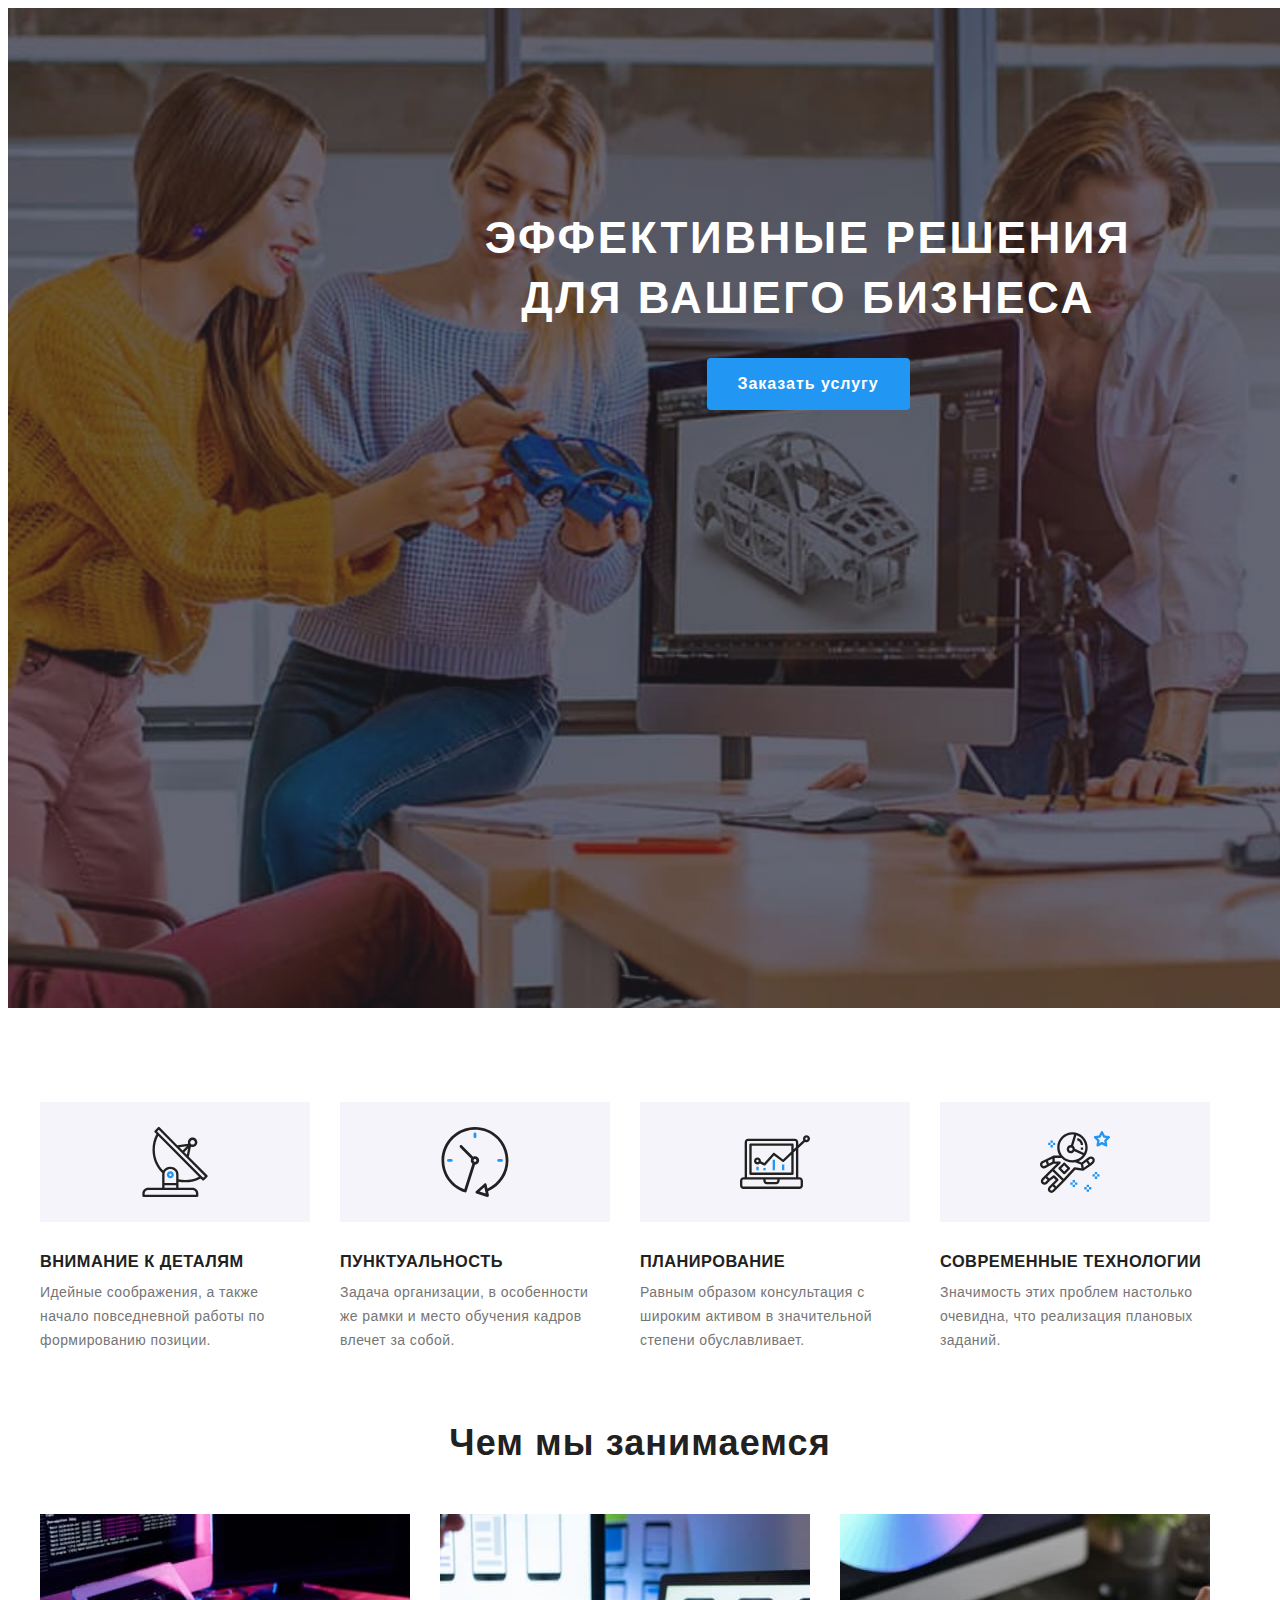
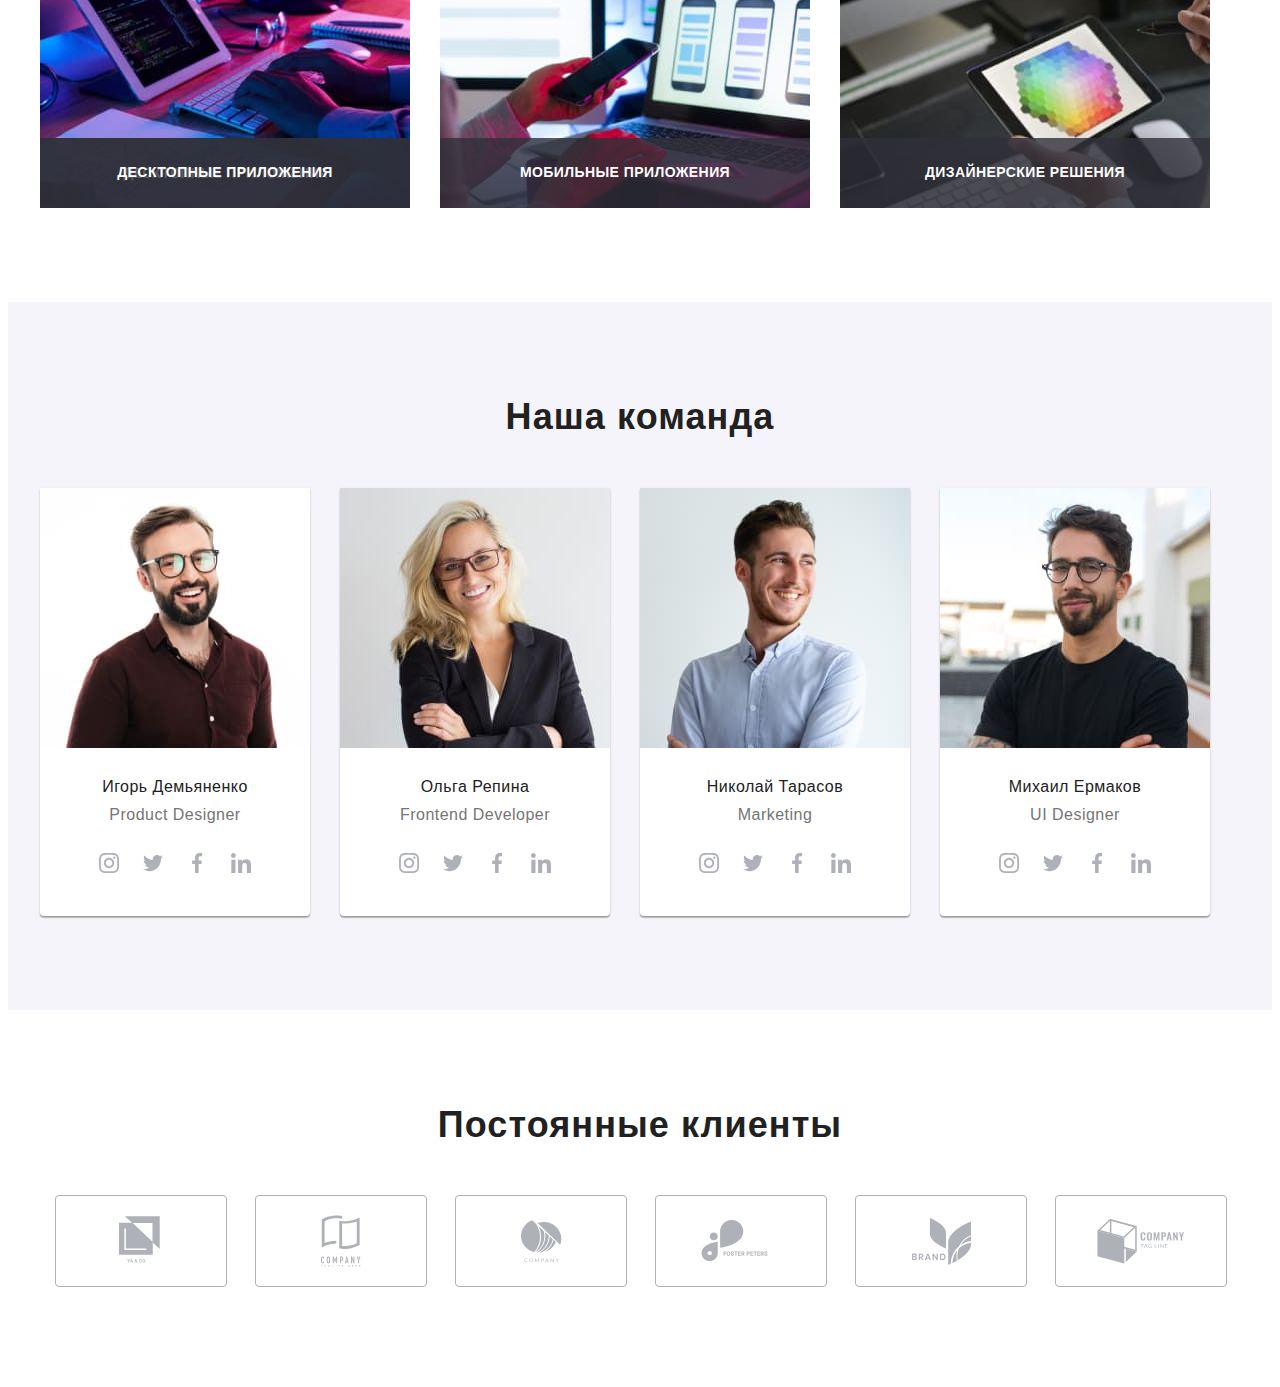
==== index.html @ c0c906f0 "clients" ====
<!DOCTYPE html>
<html lang="ru">
<head>
    <meta charset="UTF-8">
    <meta name="viewport" content="width=device-width, initial-scale=1.0">
    <title>Студия</title>
    <link rel="stylesheet" href="https://cdnjs.cloudflare.com/ajax/libs/modern-normalize/1.0.0/modern-normalize.min.css"
    integrity="sha512-ISS7cAi1PEhQ8jnbJpJZMd29NlhNj4AWYyLOSp2CE/CsHxTCu+r+t0D2yoJudVrd0/8fTVPUVDzY5Tvli75u/g=="
    crossorigin="anonymous" />
    <link rel="stylesheet" href="./css/main.min.css">
</head>
<body>
    <!-- HEADER -->
    <!-- <header class="header">
        <div class="page-header container">
            <a href="#" class="logo"> <span class="logo-accent">Web</span>Studio</a>
            <button type="button" class="header-menu-btn is-open" data-menu-button>
                <svg class="header-menu-btn-icon" 
                width="40px" 
                height="40px"
                aria-label="Переключатель мобильного меню">
                    <use class="icon-close" href="./imeges/sprite-svg.svg#close-40"></use>
                    <use class="icon-menu" href="./imeges/sprite-svg.svg#menu-40"></use>
            </svg>
            </button>
            <div class="header-menu is-open" data-menu>
                    <nav class="navigation">
                        <ul class="site-nav list">
                            <li class="site-nav-item">
                                <a href="index.html" class="site-nav-link current">Студия</a>
                            </li>
                            <li class="site-nav-item">
                                <a href="./portfolio.html" class="site-nav-link ">Портфолио</a>
                            </li>
                            <li class="site-nav-item">
                                <a href="#" class="site-nav-link">Контакты</a>
                            </li>
                        </ul>
                    </nav>
                    <div class="header-menu-contacts">
                        <ul class="contacts-nav list">
                            <li class="contacts-nav-item">
                                <a href="mailto:info@devstudio.com" class="contacts-nav-link link">
                                    <svg class="contacts-nav-icon" width="16px" height="12px">
                                        <use href="./imeges/sprite-svg.svg#icon-envelope"></use>
                                    </svg>info@devstudio.com</a>
                            </li>
                            <li class="contacts-nav-item">
                                <a href="tel:+380961111111" class="contacts-nav-link link">
                                    <svg class="contacts-nav-icon" width="10px" height="16px">
                                        <use href="./imeges/sprite-svg.svg#icon-smartphone"></use>
                                    </svg>+38 096 111 11 11</a>
                            </li>
                        </ul>
                        <ul class="header-social-list list">
                            <li class="header-social-items">Instagram</li>
                            <li class="header-social-items">Twitter</li>
                            <li class="header-social-items">Facebook</li>
                            <li class="header-social-items">LinkedIn</li>
                        </ul>
                    </div>
            </div>
        </div>
    </header> -->
<main>
    <!-- HERO -->
        <section class="hero"> 
            <div class="container">
                <h1 class="hero-title">Эффективные решения для вашего бизнеса</h1>
                <button class="buttons primary" type="button" data-modal-open>Заказать услугу</button> 
            </div>
        </section>
    <!-- FEAUTERS -->
         <section class="section-features">
            <div class="container">
                <h2 class="visually-hidden">Особенности</h2>
                <ul class="features list">
                    <li class="features-items">
                        <div class="features-thumbs">
                                <svg class="features-icon" width="70" height="70">
                                    <use href="./imeges/sprite-svg.svg#icon-antenna"></use>
                                </svg>
                        </div>
                        <h3 class="features-title">Внимание к деталям</h3>
                        <p class="features-text">Идейные соображения, а также начало повседневной работы по формированию позиции.</p>
                    </li>
                    <li class="features-items">
                        <div class="features-thumbs">
                                <svg class="features-icon" width="70" height="70">
                                    <use href="./imeges/sprite-svg.svg#icon-clock-1" ></use>
                                </svg>
                        </div>
                        <h3 class="features-title">Пунктуальность</h3>
                        <p class="features-text">Задача организации, в особенности же рамки и место обучения кадров влечет за собой.</p>
                    </li>
                    <li class="features-items">
                        <div class="features-thumbs">
                                <svg class="features-icon" width="70" height="70">
                                    <use href="./imeges/sprite-svg.svg#icon-diagram"></use>
                                </svg>
                        </div>
                        <h3 class="features-title">Планирование</h3>
                        <p class="features-text">Равным образом консультация с широким активом в значительной степени обуславливает.</p>
                    </li>
                    <li class="features-items">
                        <div class="features-thumbs">
                                <svg class="features-icon" width="70" height="70">
                                    <use href="./imeges/sprite-svg.svg#icon-astronaut"></use>
                                </svg>
                        </div>
                        <h3 class="features-title">Современные технологии</h3>
                        <p class="features-text">Значимость этих проблем настолько очевидна, что реализация плановых заданий.</p>
                    </li>
                </ul>
            </div>
        </section> 
    <!-- EXAMPLES -->
        <section class="section-examples">
            <div class="container">
                <h2 class="section-title">Чем мы занимаемся</h2>
                <ul class="examples list">
                    <li class="examples-item">
                        <picture>
                            <source srcset="./imeges/examples/box-1.webp 1x, ./imeges/examples/box-1@2x.webp 2x" media="(min-width: 1200px)" type="imege/webp" />
                            <source srcset="./imeges/examples/box-1.jpg 1x, ./imeges/examples/box-1@2x.jpg 2x" media="(min-width: 1200px)" />
                        <img class="examples-img" src="./imeges/examples/box-1.jpg" alt="box 1">
                        </picture>
                        <div class="examples-articles">
                            <p class="examples-articles-text">Десктопные приложения</p>
                        </div>
                    </li>
                    <li class="examples-item">
                        <picture>
                            <source srcset="./imeges/examples/box-2.webp 1x, ./imeges/examples/box-2@2x.webp 2x" media="(min-width: 1200px)"
                                type="imege/webp" />
                            <source srcset="./imeges/examples/box-2.jpg 1x, ./imeges/examples/box-2@2x.jpg 2x" media="(min-width: 1200px)" />
                        <img class="examples-img" src="./imeges/examples/box-2.jpg" alt="box 2" >
                        </picture>
                        <div class="examples-articles">
                            <p class="examples-articles-text">Мобильные приложения</p>
                        </div>
                    </li>
                    <li class="examples-item">
                        <picture>
                            <source srcset="./imeges/examples/box-3.webp 1x, ./imeges/examples/box-3@2x.webp 2x" media="(min-width: 1200px)"
                                type="imege/webp" />
                            <source srcset="./imeges/examples/box-3.jpg 1x, ./imeges/examples/box-3@2x.jpg 2x" media="(min-width: 1200px)" />
                        <img class="examples-img" src="./imeges/examples/box-3.jpg" alt="box 31" >
                        </picture>
                        <div class="examples-articles">
                            <p class="examples-articles-text">Дизайнерские решения</p>
                        </div>
                    </li>
                </ul>
            </div>
        </section>
    <!-- WOKERS -->
        <section class="section-wokers">
            <div class="container">
                <h2 class="section-title">Наша команда</h2>
                <ul class="team list">
                    <li class="team-item">
                        <picture>
                            <source srcset="./imeges/team/demyanchenko-descktop.webp 1x, ./imeges/team/demyanchenko-descktop@2x.webp 2x" 
                            media="(min-width: 1200px)" type="imege/webp" />
                            <source srcset="./imeges/team/demyanchenko-descktop.jpg 1x, ./imeges/team/demyanchenko-descktop@2x.jpg 2x" 
                            media="(min-width: 1200px)" />
                           
                            <source srcset="./imeges/team/demyanchenko-tablet.webp 1x, ./imeges/team/demyanchenko-tablet@2x.webp 2x"
                                media="(min-width: 768px)" type="imege/webp" />
                            <source srcset="./imeges/team/demyanchenko-tablet.jpg 1x, ./imeges/team/demyanchenko-tablet@2x.jpg 2x"
                                media="(min-width: 768px)" />

                            <img class="team-img" src="./imeges/team/demyanchenko-mob.jpg" alt="Product_desinder.jpg">
                        </picture>
                    <div class="card-description">
                        <h3 class="card-description-title">Игорь Демьяненко</h3>
                        <p class="card-description-text">Product Designer</p>
                        <ul class="social-thumbs list">
                            <li class="social-items">
                                <a href="#" class="social-link link">
                                <svg class="social-icons" width="20px" height="20px">
                                    <use href="./imeges/sprite-svg.svg#icon-instagram" ></use>
                                </svg>
                            </a>
                            </li>
                            <li class="social-items">
                                <a href="#" class="social-link link">
                                <svg class="social-icons" width="20px" height="20px">
                                    <use href="./imeges/sprite-svg.svg#icon-twitter" ></use>
                                </svg>
                            </a>
                            </li>
                            <li class="social-items">
                                <a href="#" class="social-link link">
                                <svg class="social-icons" width="20px" height="20px">
                                    <use href="./imeges/sprite-svg.svg#icon-facebook" ></use>
                                </svg>
                            </a>
                            </li>
                            <li class="social-items">
                                <a href="#" class="social-link link">
                                <svg class="social-icons" width="20px" height="20px">
                                    <use href="./imeges/sprite-svg.svg#icon-linkedin" ></use>
                                </svg>
                            </a>
                            </li>
                        </ul>
                    </div>
                    </li>
                    <li class="team-item">
                        <picture>
                            <source srcset="./imeges/team/repina-descktop.webp 1x, ./imeges/team/repina-descktop@2x.webp 2x"
                                media="(min-width: 1200px)" type="imege/webp" />
                            <source srcset="./imeges/team/repina-descktop.jpg 1x, ./imeges/team/repina-descktop@2x.jpg 2x"
                                media="(min-width: 1200px)" />

                            <source srcset="./imeges/team/repina-tablet.webp 1x, ./imeges/team/repina-tablet@2x.webp 2x"
                                media="(min-width: 768px)" type="imege/webp" />
                            <source srcset="./imeges/team/repina-tablet.jpg 1x, ./imeges/team/repina-tablet@2x.jpg 2x"
                                media="(min-width: 768px)" />

                            <img class="team-img" src="./imeges/team/repina-mob.jpg" alt="Frontend_Developer" >
                        </picture>
                        <div class="card-description">
                        <h3 class="card-description-title">Ольга Репина</h3>
                        <p class="card-description-text">Frontend Developer</p>
                        <ul class="social-thumbs list">
                            <li class="social-items">
                                <a href="#" class="social-link link">
                                    <svg class="social-icons" width="20px" height="20px">
                                        <use href="./imeges/sprite-svg.svg#icon-instagram"></use>
                                    </svg>
                                </a>
                            </li>
                            <li class="social-items">
                                <a href="#" class="social-link link">
                                    <svg class="social-icons" width="20px" height="20px">
                                        <use href="./imeges/sprite-svg.svg#icon-twitter"></use>
                                    </svg>
                                </a>
                            </li>
                            <li class="social-items">
                                <a href="#" class="social-link link">
                                    <svg class="social-icons" width="20px" height="20px">
                                        <use href="./imeges/sprite-svg.svg#icon-facebook"></use>
                                    </svg>
                                </a>
                            </li>
                            <li class="social-items">
                                <a href="#" class="social-link link">
                                    <svg class="social-icons" width="20px" height="20px">
                                        <use href="./imeges/sprite-svg.svg#icon-linkedin"></use>
                                    </svg>
                                </a>
                            </li>
                        </ul>
                    </div>
                    </li>
                    <li class="team-item">
                        <picture>
                            <source srcset="./imeges/team/tarasov-descktop.webp 1x, ./imeges/team/tarasov-descktop@2x.webp 2x"
                                media="(min-width: 1200px)" type="imege/webp" />
                            <source srcset="./imeges/team/tarasov-descktop.jpg 1x, ./imeges/team/tarasov-descktop@2x.jpg 2x"
                                media="(min-width: 1200px)" />
                        
                            <source srcset="./imeges/team/tarasov-tablet.webp 1x, ./imeges/team/tarasov-tablet@2x.webp 2x"
                                media="(min-width: 768px)" type="imege/webp" />
                            <source srcset="./imeges/team/tarasov-tablet.jpg 1x, ./imeges/team/tarasov-tablet@2x.jpg 2x"
                                media="(min-width: 768px)" />
                            <img class="team-img" src="./imeges/team/tarasov-mob.jpg" alt="Marketing.jpg">
                         </picture>  
                        <div class="card-description">
                        <h3 class="card-description-title">Николай Тарасов</h3>
                        <p class="card-description-text">Marketing</p>
                        <ul class="social-thumbs list">
                            <li class="social-items">
                                <a href="#" class="social-link link">
                                    <svg class="social-icons" width="20px" height="20px">
                                        <use href="./imeges/sprite-svg.svg#icon-instagram"></use>
                                    </svg>
                                </a>
                            </li>
                            <li class="social-items">
                                <a href="#" class="social-link link">
                                    <svg class="social-icons" width="20px" height="20px">
                                        <use href="./imeges/sprite-svg.svg#icon-twitter"></use>
                                    </svg>
                                </a>
                            </li>
                            <li class="social-items">
                                <a href="#" class="social-link link">
                                    <svg class="social-icons" width="20px" height="20px">
                                        <use href="./imeges/sprite-svg.svg#icon-facebook"></use>
                                    </svg>
                                </a>
                            </li>
                            <li class="social-items">
                                <a href="#" class="social-link link">
                                    <svg class="social-icons" width="20px" height="20px">
                                        <use href="./imeges/sprite-svg.svg#icon-linkedin"></use>
                                    </svg>
                                </a>
                            </li>
                        </ul>
                    </div>
                    </li>
                    <li class="team-item">
                        <picture>
                            <source srcset="./imeges/team/ermakov-descktop.webp 1x, ./imeges/team/ermakov-descktop@2x.webp 2x"
                                media="(min-width: 1200px)" type="imege/webp" />
                            <source srcset="./imeges/team/ermakov-descktop.jpg 1x, ./imeges/team/ermakov-descktop@2x.jpg 2x"
                                media="(min-width: 1200px)" />
                        
                            <source srcset="./imeges/team/ermakov-tablet.webp 1x, ./imeges/team/ermakov-tablet@2x.webp 2x"
                                media="(min-width: 768px)" type="imege/webp" />
                            <source srcset="./imeges/team/ermakov-tablet.jpg 1x, ./imeges/team/ermakov-tablet@2x.jpg 2x"
                                media="(min-width: 768px)" />
                            <img class="team-img" src="./imeges/team/ermakov-mob.jpg" alt="UI_Designer.jpg">
                        </picture>
                            <div class="card-description">
                        <h3 class="card-description-title">Михаил Ермаков</h3>
                        <p class="card-description-text">UI Designer</p>
                        <ul class="social-thumbs list">
                            <li class="social-items">
                                <a href="#" class="social-link link">
                                    <svg class="social-icons" width="20px" height="20px">
                                        <use href="./imeges/sprite-svg.svg#icon-instagram"></use>
                                    </svg>
                                </a>
                            </li>
                            <li class="social-items">
                                <a href="#" class="social-link link">
                                    <svg class="social-icons" width="20px" height="20px">
                                        <use href="./imeges/sprite-svg.svg#icon-twitter"></use>
                                    </svg>
                                </a>
                            </li>
                            <li class="social-items">
                                <a href="#" class="social-link link">
                                    <svg class="social-icons" width="20px" height="20px">
                                        <use href="./imeges/sprite-svg.svg#icon-facebook"></use>
                                    </svg>
                                </a>
                            </li>
                            <li class="social-items">
                                <a href="#" class="social-link link">
                                    <svg class="social-icons" width="20px" height="20px">
                                        <use href="./imeges/sprite-svg.svg#icon-linkedin"></use>
                                    </svg>
                                </a>
                            </li>
                        </ul>
                    </div>
                    </li>
                </ul>
                    </div>
        </section>
 <!-- OUR CLIENTS -->
        <section class="clients">
            <div class="container">
            <h2 class="section-title">Постоянные клиенты</h2>
                <ul class="clients-list list">
                    <li class="clients-thumbs">
                        <a href="#" class="clients-link link">
                        <svg class="client-items" width="45px" height="50px">
                            <use href="./imeges/sprite-svg.svg#icon-ya-co"></use>
                        </svg> 
                        </a>
                    </li>
                    <li class="clients-thumbs">
                        <a href="#" class="clients-link link">
                        <svg class="client-items" width="40px" height="52px">
                            <use href="./imeges/sprite-svg.svg#icon-tag-line-here"></use>
                        </svg>
                        </a>
                    </li>
                    <li class="clients-thumbs">
                        <a href="#" class="clients-link link">
                        <svg class="client-items" width="41px" height="43px">
                            <use href="./imeges/sprite-svg.svg#icon-company"></use>
                        </svg>
                        </a>
                    </li>
                    <li class="clients-thumbs">
                        <a href="#" class="clients-link link">
                        <svg class="client-items" width="80px" height="42px">
                            <use href="./imeges/sprite-svg.svg#icon-foster"></use>
                        </svg>
                        </a>
                    </li>
                    <li class="clients-thumbs">
                        <a href="#" class="clients-link link">
                        <svg class="client-items" width="59px" height="47px">
                            <use href="./imeges/sprite-svg.svg#icon-brand" ></use>
                        </svg>
                        </a>
                    </li>
                    <li class="clients-thumbs">
                        <a href="#" class="clients-link link">
                            <svg class="client-items" width="88px" height="45px">
                                <use href="./imeges/sprite-svg.svg#icon-tag-line" ></use>
                            </svg>
                        </a>
                    </li>
                </ul>
            </div>
        </section>
</main>
    <!-- FOOTER -->
    <!-- <footer class="footer-contacts">
    <div class="container footer">
        <div class="footer-adress">
            <a href="#" class="footer-logo link"><span class="logo-accent">Web</span>Studio</a>
            <address>
                <ul class="adress list">
                    <li class="adress-item">
                        <a href="https://goo.gl/maps/YhiBnoZrhkPJPNng6" target="blank" class="adress-map">г. Киев, пр-т Леси Украинки, 26</a>
                    </li>
                    <li class="adress-item">
                        <a href="mailto:info@devstudio.com" class="adress-link">info@devstudio.com</a>
                    </li>
                    <li class="adress-item">
                        <a href="tel:+380961111111" class="adress-link">+38 096 111 11 11</a>
                    </li>
                </ul>
            </address>
        </div>
        <div class="social-footer">
            <p class="social-footer-text">присоединяйтесь</p>
            <ul class="social-footer-thumbs list">
                <li class="social-footer-items">
                    <a href="#" class="social-footer-link link">
                        <svg class="social-footer-icons" width="20px" height="20px">
                            <use href="./imeges/sprite-svg.svg#icon-instagram"></use>
                        </svg>
                    </a>
                </li>
                <li class="social-footer-items">
                    <a href="#" class="social-footer-link link">
                        <svg class="social-footer-icons" width="20px" height="20px">
                            <use href="./imeges/sprite-svg.svg#icon-twitter" ></use>
                        </svg>
                    </a>
                </li>
                <li class="social-footer-items">
                    <a href="#" class="social-footer-link link">
                        <svg class="social-footer-icons" width="20px" height="20px">
                            <use href="./imeges/sprite-svg.svg#icon-facebook" ></use>
                        </svg>
                    </a>
                </li>
                <li class="social-footer-items">
                    <a href="#" class="social-footer-link link">
                        <svg class="social-footer-icons" width="20px" height="20px">
                            <use href="./imeges/sprite-svg.svg#icon-linkedin" ></use>
                        </svg>
                    </a>
                </li>
            </ul>
        </div>
        <div class="subscribe-footer">
            <p class="subscribe-footer-text">Подпишитесь на рассылку</p>
            <div class="subscribe-form">
                <form class="footer-form">
                    <div class="form-field">
                        <label for="mail"></label>
                        <input class="form-field-input" type="text" name="mail" id="mail" placeholder="Email" />
                    </div>
                    <button type="submit" class="btn-subscribe">Подписаться
                        <svg class="btn-icon" width="24" height="24">
                            <use href="./imeges/sprite-svg.svg#send"></use>
                        </svg>
                    </button>
                </form>
            </div>
        </div>
    </div>
    </footer> -->

        <!-- modal -->
<!-- <div class="backdrop is-hidden" data-modal>
    <div class="modal">
        <button type="button" class="modal-btn-thumb" data-modal-close>
            <svg class="modal-icon-close" width="18" height="18">
                <use href="./imeges/sprite-svg.svg#icon-close-black-18dp-2-1-1"></use>
            </svg>
        </button>
        <!-- modal form-->
        <!-- <form class="modal-form">
            <h2 class="modal-form-title">Оставьте свои данные, мы вам перезвоним</h2>
            <div class="modal-form-field">
                <label class="modal-label">Имя
                    <span class="modal-input-thumb">
                        <input class="modal-input" type="text" name="user-name" placeholder=" " />
                        <svg class="modal-icon" width="20" height="20">
                            <use href="./imeges/sprite-svg.svg#person"></use>
                        </svg>
                    </span>
                </label>
            </div>
            <div class="modal-form-field">
                <label class="modal-label">Телефон
                    <span class="modal-input-thumb">
                        <input class="modal-input" type="tel" name="user-tel" placeholder=" " />
                        <svg class="modal-icon" width="15" height="15">
                            <use href="./imeges/sprite-svg.svg#phone"></use>
                        </svg>
                    </span>
                </label>
            </div>
            <div class="modal-form-field">
                <label class="modal-label">Почта
                    <span class="modal-input-thumb">
                        <input class="modal-input" type="email" name="user-email" placeholder=" " />
                        <svg class="modal-icon" width="15" height="15">
                            <use href="./imeges/sprite-svg.svg#email"></use>
                        </svg>
                    </span>
                </label>
            </div>
            <div class="modal-textarea">
                <label class="modal-label">Комментарий
                    <span class="textarea-thumb">
                    <textarea name="comments" class="textarea-field" placeholder="Bведите текст"></textarea>
                    </span>
                </label>
            </div>
            <div class="modal-checkbox">
                    <input class="checkbox" type="checkbox" name="topic" value="specific" id="checkbox">
                    <label class="modal-label-checkbox" for="checkbox">Соглашаюсь с рассылкой и принимаю <a href="#" class="conditios">Условия договора</a>
                    </label>
            </div>
            <div class="modal-btn-send">
                <button type="submit" class="btn-send">Отправить</button>
            </div>
        </form>
    </div>
</div> --> 
<script src="./js/modal.js"></script>
<script src="./js/mobile-nav.js"></script>
</body>
</html>
---- css/main.min.css ----
:root{--main-font: "Roboto", sans-serif;--logo-font: "Raleway", sans-serif;--primary-text-color: #212121;--title-text-color: #757575;--accent-color: #2196f3;--main-bg-color: #eeeeee;--background-color: #ffffff;--main-lite-color: rgba(255, 255, 255, 0.6);--footer-bg-color: #2f303a;--main-bg-color: #f5f4fa;--icon-color: #afb1b8;--time-animation: 250ms;--bezier-animation: cubic-bezier(0.4, 0, 0.2, 1)}.visually-hidden{position:absolute;width:1px;height:1px;margin:-1px;padding:0;overflow:hidden;border:0;clip:rect(0 0 0 0)}body{font-family:"Roboto",sans-serif;font-weight:400;font-size:14px;background-color:#fff;color:#212121}.list{padding:0px;margin:0px;list-style:none}.link{text-decoration:none}h1,h2,h3,h4,p{margin:0px}img{display:block;max-width:100%;height:auto}.btn-subscribe,.modal-btn-thumb,.page-header,.navigation,.contacts-nav,.contacts-nav-link,.features-thumbs,.examples-articles,.social-link,.clients-link,.social-footer-link{display:-webkit-box;display:-ms-flexbox;display:flex;-webkit-box-align:center;-ms-flex-align:center;align-items:center}.container{width:100%;padding:0 15px;margin:0 auto}@media screen and (min-width: 480px){.container{width:480px}}@media screen and (min-width: 768px){.container{width:768px}}@media screen and (min-width: 1200px){.container{width:1200px}}.buttons.primary{padding:10px 30px;min-width:200px;text-align:center;border:1px solid transparent;border-radius:4px;font-size:16px;font-weight:700;line-height:1.87;letter-spacing:0.06em;cursor:pointer;background-color:#2196f3;color:#fff;-webkit-transition-property:background-color, -webkit-box-shadow;transition-property:background-color, -webkit-box-shadow;transition-property:background-color, box-shadow;transition-property:background-color, box-shadow, -webkit-box-shadow;-webkit-transition-duration:250ms;transition-duration:250ms;-webkit-transition-timing-function:cubic-bezier(0.4, 0, 0.2, 1);transition-timing-function:cubic-bezier(0.4, 0, 0.2, 1)}.buttons.primary:hover,.buttons.primary:focus{background-color:#188ce8;-webkit-box-shadow:0px 4px 4px rgba(0,0,0,0.15);box-shadow:0px 4px 4px rgba(0,0,0,0.15)}.buttons-filters{margin:0px;padding:6px 20px;min-width:73px;text-align:center;border:1px solid transparent;border-radius:4px;font-size:16px;font-weight:500;line-height:1.62;letter-spacing:0.03em;cursor:pointer;background-color:#f5f4fa;color:#212121;font-family:inherit;-webkit-transition-property:background-color, color, -webkit-box-shadow;transition-property:background-color, color, -webkit-box-shadow;transition-property:background-color, box-shadow, color;transition-property:background-color, box-shadow, color, -webkit-box-shadow;-webkit-transition-duration:250ms;transition-duration:250ms;-webkit-transition-timing-function:cubic-bezier(0.4, 0, 0.2, 1);transition-timing-function:cubic-bezier(0.4, 0, 0.2, 1)}.buttons-filters:hover,.buttons-filters:focus{background-color:#2196f3;color:#f5f4fa;-webkit-box-shadow:0px 3px 1px rgba(0,0,0,0.1),0px 1px 2px rgba(0,0,0,0.08),0px 2px 2px rgba(0,0,0,0.12);box-shadow:0px 3px 1px rgba(0,0,0,0.1),0px 1px 2px rgba(0,0,0,0.08),0px 2px 2px rgba(0,0,0,0.12)}.btn-subscribe{-webkit-box-pack:center;-ms-flex-pack:center;justify-content:center;padding:10px;min-width:200px;font-size:16px;font-weight:700;line-height:1.87;-webkit-box-align:center;-ms-flex-align:center;align-items:center;text-align:center;letter-spacing:0.06em;color:#fff;background-color:#2196f3;-webkit-box-shadow:0px 4px 4px rgba(0,0,0,0.15);box-shadow:0px 4px 4px rgba(0,0,0,0.15);border-radius:4px;border-width:0;cursor:pointer}.btn-icon{margin-left:10px}.modal-btn-thumb{position:absolute;top:8px;right:8px;-webkit-box-pack:center;-ms-flex-pack:center;justify-content:center;background-color:#fff;width:30px;height:30px;border:1px solid rgba(0,0,0,0.1);border-radius:50%;cursor:pointer;color:#000000}.modal-btn-thumb:hover,.modal-btn-thumb:focus{color:#2196f3}.modal-icon-close{fill:currentColor;-webkit-transition-property:color;transition-property:color;-webkit-transition-duration:250ms;transition-duration:250ms;-webkit-transition-timing-function:cubic-bezier(0.4, 0, 0.2, 1);transition-timing-function:cubic-bezier(0.4, 0, 0.2, 1)}.modal-btn-send{text-align:center}.btn-send{padding:10px 56px;font-size:16px;font-weight:700;line-height:1.87;letter-spacing:0.06em;min-width:200px;background-color:#2196f3;color:#fff;-webkit-box-shadow:0px 4px 4px rgba(0,0,0,0.15);box-shadow:0px 4px 4px rgba(0,0,0,0.15);border-radius:4px;border-width:0;cursor:pointer;-webkit-transition-property:background-color;transition-property:background-color;-webkit-transition-duration:250ms;transition-duration:250ms;-webkit-transition-timing-function:cubic-bezier(0.4, 0, 0.2, 1);transition-timing-function:cubic-bezier(0.4, 0, 0.2, 1)}.btn-send:focus,.btn-send:hover{background:#188ce8;-webkit-box-shadow:0px 4px 4px rgba(0,0,0,0.15);box-shadow:0px 4px 4px rgba(0,0,0,0.15)}.section-title{margin-bottom:50px;text-align:center;font-size:36px;font-weight:700;line-height:1.16;letter-spacing:0.03em}.backdrop{position:fixed;top:0;left:0;width:100%;height:100%;background-color:rgba(0,0,0,0.2);opacity:1;-webkit-transition-property:opacity;transition-property:opacity;-webkit-transition-duration:250ms;transition-duration:250ms;-webkit-transition-timing-function:cubic-bezier(0.4, 0, 0.2, 1);transition-timing-function:cubic-bezier(0.4, 0, 0.2, 1)}.backdrop.is-hidden{opacity:0;pointer-events:none}.backdrop.is-hidden .modal{-webkit-transform:translate(-50%, -50%) scale(0.9);transform:translate(-50%, -50%) scale(0.9)}.modal{position:absolute;top:50%;left:50%;-webkit-transform:translate(-50%, -50%) scale(1);transform:translate(-50%, -50%) scale(1);display:-webkit-box;display:-ms-flexbox;display:flex;-webkit-box-pack:end;-ms-flex-pack:end;justify-content:flex-end;padding:40px 40px;width:528px;height:581px;background-color:#fff;-webkit-transition-property:-webkit-transform;transition-property:-webkit-transform;transition-property:transform;transition-property:transform, -webkit-transform;-webkit-transition-duration:250ms;transition-duration:250ms;-webkit-transition-timing-function:cubic-bezier(0.4, 0, 0.2, 1);transition-timing-function:cubic-bezier(0.4, 0, 0.2, 1)}.modal-form{display:-webkit-box;display:-ms-flexbox;display:flex;-webkit-box-orient:vertical;-webkit-box-direction:normal;-ms-flex-direction:column;flex-direction:column;width:448px}.modal-form-field{margin-bottom:10px}.modal-form-title{margin-bottom:12px;font-size:20px;font-weight:700;line-height:1.15;text-align:center;letter-spacing:0.03em}.modal-label{font-size:12px;line-height:1.17;letter-spacing:0.01em;color:#757575}.modal-input-thumb{position:relative;display:block;margin-top:4px;color:#000000}.modal-input{display:block;margin:0;padding:11px 40px;width:100%;border:1px solid rgba(33,33,33,0.2);border-radius:4px;-webkit-transition:border-color;transition:border-color;-webkit-transition-duration:250ms;transition-duration:250ms;-webkit-transition-timing-function:cubic-bezier(0.4, 0, 0.2, 1);transition-timing-function:cubic-bezier(0.4, 0, 0.2, 1)}.modal-input:focus,.modal-input:hover{outline:none;border-color:#2196f3}.modal-icon{position:absolute;top:50%;left:15px;-webkit-transform:translateY(-50%);transform:translateY(-50%);fill:currentColor;-webkit-transition-property:fill;transition-property:fill;-webkit-transition-duration:250ms;transition-duration:250ms;-webkit-transition-timing-function:cubic-bezier(0.4, 0, 0.2, 1);transition-timing-function:cubic-bezier(0.4, 0, 0.2, 1)}.modal-input:focus+.modal-icon,.modal-input:hover+.modal-icon{fill:#2196f3}.modal-textarea{margin-bottom:20px}.textarea-thumb{margin-top:4px;display:block}.textarea-field{padding:11px 16px;resize:none;width:448px;height:120px;line-height:1.14;letter-spacing:0.01em;border:1px solid rgba(33,33,33,0.2);border-radius:4px;-webkit-transition:border-color;transition:border-color;-webkit-transition-duration:250ms;transition-duration:250ms;-webkit-transition-timing-function:cubic-bezier(0.4, 0, 0.2, 1);transition-timing-function:cubic-bezier(0.4, 0, 0.2, 1)}.textarea-field:focus,.textarea-field:hover{outline:none;border-color:#2196f3}.textarea-field::-webkit-input-placeholder{color:rgba(117,117,117,0.5)}.textarea-field:-ms-input-placeholder{color:rgba(117,117,117,0.5)}.textarea-field::-ms-input-placeholder{color:rgba(117,117,117,0.5)}.textarea-field::placeholder{color:rgba(117,117,117,0.5)}.checkbox{position:absolute;width:1px;height:1px;margin:-1px;padding:0;overflow:hidden;border:0;clip:rect(0 0 0 0)}.modal-checkbox{position:relative;margin-bottom:28px}.modal-label-checkbox{display:block;text-align:center;padding-left:10px;line-height:1.71;letter-spacing:0.03em;color:#757575}.modal-label-checkbox::before{position:absolute;content:" ";display:inline-block;top:50%;left:7px;-webkit-transform:translateY(-50%);transform:translateY(-50%);width:16px;height:15px;border:2px solid #212121;border-radius:2px;margin-right:7px}.checkbox:checked+.modal-label-checkbox::before{background-color:#2196f3;background-image:url(../imeges/checkbox/icon-check.svg);background-size:contain;background-origin:border-box;border-color:#2196f3}.checkbox:focus+.checkbox:checked+.modal-label-checkbox::before{border-color:#2196f3}.conditios{line-height:1.71;letter-spacing:0.03em;color:#2196f3}.logo{display:block;padding-top:24px;padding-bottom:24px;margin-right:93px;font-family:"Raleway",sans-serif;font-size:26px;font-weight:700;line-height:1.19;letter-spacing:0.03em;text-decoration:none;cursor:pointer;color:#212121}.logo-accent{font-family:"Raleway",sans-serif;font-size:26px;font-weight:700;line-height:1.23;letter-spacing:0.03em;color:#2196f3}.site-nav{display:-webkit-box;display:-ms-flexbox;display:flex}.site-nav .link{display:block;padding-top:32px;padding-bottom:32px;font-weight:500;line-height:1.14;letter-spacing:0.02em;text-decoration:none;color:#212121;-webkit-transition-property:color;transition-property:color;-webkit-transition-duration:250ms;transition-duration:250ms;-webkit-transition-timing-function:cubic-bezier(0.4, 0, 0.2, 1);transition-timing-function:cubic-bezier(0.4, 0, 0.2, 1)}.site-nav .link:hover,.site-nav .link:focus{color:#2196f3;fill:#2196f3}.site-nav .link.current{position:relative;color:#2196f3}.site-nav .link.current::after{content:"";position:absolute;left:0;bottom:0;display:block;width:100%;height:4px;background-color:#2196f3;border-radius:2px}.site-nav-item:not(:last-child){margin-right:50px}.contacts-nav{margin-left:auto}.contacts-nav-item:not(:last-child){margin-right:50px}.contacts-nav-link{padding-top:32px;padding-bottom:32px;-webkit-box-pack:center;-ms-flex-pack:center;justify-content:center;font-weight:500;line-height:1.14;letter-spacing:0.02em;color:#757575;-webkit-transition-property:color;transition-property:color;-webkit-transition-duration:250ms;transition-duration:250ms;-webkit-transition-timing-function:cubic-bezier(0.4, 0, 0.2, 1);transition-timing-function:cubic-bezier(0.4, 0, 0.2, 1)}.contacts-nav-link:hover,.contacts-nav-link:focus{color:#2196f3;fill:#2196f3}.icon-mail{display:block;margin-right:10px;fill:currentColor;-webkit-transition-property:fill;transition-property:fill;-webkit-transition-duration:250ms;transition-duration:250ms;-webkit-transition-timing-function:cubic-bezier(0.4, 0, 0.2, 1);transition-timing-function:cubic-bezier(0.4, 0, 0.2, 1)}.icon-phone{display:block;margin-right:10px;fill:currentColor;-webkit-transition-property:fill;transition-property:fill;-webkit-transition-duration:250ms;transition-duration:250ms;-webkit-transition-timing-function:cubic-bezier(0.4, 0, 0.2, 1);transition-timing-function:cubic-bezier(0.4, 0, 0.2, 1)}.hero{padding-top:118px;padding-bottom:118px;text-align:center;margin:0 auto;width:480px;height:400px;background-image:-webkit-gradient(linear, left top, left bottom, from(rgba(47,48,58,0.4)), to(rgba(47,48,58,0.4))),url(../../../imeges/bg-mob.jpg);background-image:linear-gradient(rgba(47,48,58,0.4), rgba(47,48,58,0.4)),url(../../../imeges/bg-mob.jpg);background-repeat:no-repeat;background-position:center;background-size:cover;background-color:#c4c4c4}@media screen and (min-device-pixel-ratio: 2) and (min-width: 480px), screen and (-webkit-min-device-pixel-ratio: 2) and (min-width: 480px), screen and (min-resolution: 192dpi) and (min-width: 480px), screen and (min-resolution: 2dppx) and (min-width: 480px){.hero{background-image:url(../../../imeges/bg-tablet@2x.jpg)}}@media screen and (min-width: 768px){.hero{padding-top:118px;padding-bottom:118px;width:768px;height:400px;background-image:-webkit-gradient(linear, left top, left bottom, from(rgba(47,48,58,0.4)), to(rgba(47,48,58,0.4))),url(../../../imeges/bg-tablet.jpg);background-image:linear-gradient(rgba(47,48,58,0.4), rgba(47,48,58,0.4)),url(../../../imeges/bg-tablet.jpg)}}@media screen and (min-width: 768px) and (min-device-pixel-ratio: 2) and (min-width: 768px), screen and (min-width: 768px) and (-webkit-min-device-pixel-ratio: 2) and (min-width: 768px), screen and (min-width: 768px) and (min-resolution: 192dpi) and (min-width: 768px), screen and (min-width: 768px) and (min-resolution: 2dppx) and (min-width: 768px){.hero{background-image:-webkit-gradient(linear, left top, left bottom, from(rgba(47,48,58,0.4)), to(rgba(47,48,58,0.4))),url(../../../imeges/bg-tablet@2x.jpg);background-image:linear-gradient(rgba(47,48,58,0.4), rgba(47,48,58,0.4)),url(../../../imeges/bg-tablet@2x.jpg)}}@media screen and (min-width: 1200px){.hero{padding-top:200px;padding-bottom:200px;width:1600px;height:600px;background-image:-webkit-gradient(linear, left top, left bottom, from(rgba(47,48,58,0.4)), to(rgba(47,48,58,0.4))),url(../../../imeges/bg-descktop.jpg);background-image:linear-gradient(rgba(47,48,58,0.4), rgba(47,48,58,0.4)),url(../../../imeges/bg-descktop.jpg);background-repeat:no-repeat;background-position:center;background-size:cover}}@media screen and (min-width: 1200px) and (min-device-pixel-ratio: 2) and (min-width: 1200px), screen and (min-width: 1200px) and (-webkit-min-device-pixel-ratio: 2) and (min-width: 1200px), screen and (min-width: 1200px) and (min-resolution: 192dpi) and (min-width: 1200px), screen and (min-width: 1200px) and (min-resolution: 2dppx) and (min-width: 1200px){.hero{background-image:-webkit-gradient(linear, left top, left bottom, from(rgba(47,48,58,0.4)), to(rgba(47,48,58,0.4))),url(../../../imeges/bg-descktop@2x.jpg);background-image:linear-gradient(rgba(47,48,58,0.4), rgba(47,48,58,0.4)),url(../../../imeges/bg-descktop@2x.jpg)}}.hero-title{font-size:26px;font-weight:900;line-height:1.62;letter-spacing:0.06em;text-transform:uppercase;color:#fff;margin-left:auto;margin-right:auto;margin-bottom:30px;max-width:360px}@media screen and (min-width: 768px){.hero-title{max-width:360px}}@media screen and (min-width: 1200px){.hero-title{max-width:696px;font-size:44px;font-weight:900;line-height:1.36}}.section-features{padding-top:60px;padding-bottom:60px}@media screen and (min-width: 1200px){.section-features{padding-top:94px;padding-bottom:94px}}.features{margin:-15px}@media screen and (min-width: 768px){.features{display:-webkit-box;display:-ms-flexbox;display:flex;-ms-flex-wrap:wrap;flex-wrap:wrap;min-height:251px}}@media screen and (min-width: 1200px){.features{-ms-flex-wrap:nowrap;flex-wrap:nowrap}}.features-items{width:450px;height:226px;margin:15px}@media screen and (min-width: 768px){.features-items{width:calc((100% - 60px) / 2)}}@media screen and (min-width: 1200px){.features-items{width:270px}}.features-thumbs{-webkit-box-pack:center;-ms-flex-pack:center;justify-content:center;margin-bottom:30px;width:100%;height:120px;background-color:#f5f4fa}.features-title{text-align:center;margin-bottom:10px;font-weight:700;line-height:1.14;letter-spacing:0.03em;text-transform:uppercase}@media screen and (min-width: 768px){.features-title{text-align:left}}.features-text{line-height:1.71;letter-spacing:0.03em;color:#757575}.section-examples{padding-bottom:94px}@media screen and (max-width: 1200px){.section-examples{display:none}}.examples{display:-webkit-box;display:-ms-flexbox;display:flex}.examples-item{position:relative}.examples-item:not(:last-child){margin-right:30px}.examples-articles{position:absolute;bottom:0;right:0;-webkit-box-pack:center;-ms-flex-pack:center;justify-content:center;width:370px;height:70px;background-color:rgba(47,48,58,0.8)}.examples-articles-text{font-size:14px;font-weight:700;line-height:1.14;letter-spacing:0.03em;text-transform:uppercase;color:#fff}.section-wokers{padding-top:60px;padding-bottom:60px;background-color:#f5f4fa}@media screen and (min-width: 1200px){.section-wokers{padding-top:94px;padding-bottom:94px}}.team{margin:-15px}@media screen and (min-width: 768px){.team{display:-webkit-box;display:-ms-flexbox;display:flex;-ms-flex-wrap:wrap;flex-wrap:wrap}}@media screen and (min-width: 1200px){.team{-ms-flex-wrap:nowrap;flex-wrap:nowrap}}.team-item{width:450px;height:622px;border-radius:0px 0px 4px 4px;background-color:#fff;-webkit-box-shadow:0px 1px 3px rgba(0,0,0,0.12),0px 1px 1px rgba(0,0,0,0.14),0px 2px 1px rgba(0,0,0,0.2);box-shadow:0px 1px 3px rgba(0,0,0,0.12),0px 1px 1px rgba(0,0,0,0.14),0px 2px 1px rgba(0,0,0,0.2);margin:15px}@media screen and (min-width: 768px){.team-item{width:354px;height:536px}}@media screen and (min-width: 1200px){.team-item{width:270px;height:428px}}.card-description{padding-top:30px;padding-bottom:30px;padding-left:32px;padding-right:32px}.card-description-title{margin-bottom:10px;font-weight:500;font-size:16px;line-height:1.187;letter-spacing:0.03em;text-align:center}.card-description-text{margin-bottom:16px;font-size:16px;line-height:1.187;letter-spacing:0.03em;text-align:center;color:#757575}.social-thumbs{display:-webkit-box;display:-ms-flexbox;display:flex;-webkit-box-pack:center;-ms-flex-pack:center;justify-content:center;width:206px;margin-left:auto;margin-right:auto}.social-link{-webkit-box-pack:center;-ms-flex-pack:center;justify-content:center;color:#afb1b8;width:100%;height:100%;border-radius:50%;-webkit-transition-property:background-color, color;transition-property:background-color, color;-webkit-transition-duration:250ms;transition-duration:250ms;-webkit-transition-timing-function:cubic-bezier(0.4, 0, 0.2, 1);transition-timing-function:cubic-bezier(0.4, 0, 0.2, 1)}.social-link:hover,.social-link:focus{background-color:#2196f3;color:#fff}.social-icons{fill:currentColor}.social-items{width:44px;height:44px}.clients{padding-top:60px;padding-bottom:60px}@media screen and (min-width: 1200px){.clients{padding-top:94px;padding-bottom:94px}}.clients-list{display:-webkit-box;display:-ms-flexbox;display:flex;-webkit-box-pack:center;-ms-flex-pack:center;justify-content:center;-ms-flex-wrap:wrap;flex-wrap:wrap;margin:-15px}.clients-link{-webkit-box-pack:center;-ms-flex-pack:center;justify-content:center;width:100%;height:100%;border:1px solid #afb1b8;border-radius:4px;color:#afb1b8;-webkit-transition-property:border-color;transition-property:border-color;-webkit-transition-duration:250ms;transition-duration:250ms;-webkit-transition-timing-function:cubic-bezier(0.4, 0, 0.2, 1);transition-timing-function:cubic-bezier(0.4, 0, 0.2, 1)}.clients-link:hover,.clients-link:focus{fill:#2196f3;border-color:#2196f3}.client-items{fill:currentColor;-webkit-transition-property:fill;transition-property:fill;-webkit-transition-duration:250ms;transition-duration:250ms;-webkit-transition-timing-function:cubic-bezier(0.4, 0, 0.2, 1);transition-timing-function:cubic-bezier(0.4, 0, 0.2, 1)}.clients-link:hover .client-items,.clients-link:focus .client-items{fill:#2196f3;border-color:#2196f3}.clients-thumbs{width:170px;height:90px;margin:15px}.container.footer{display:-webkit-box;display:-ms-flexbox;display:flex;-webkit-box-align:baseline;-ms-flex-align:baseline;align-items:baseline;-webkit-box-pack:justify;-ms-flex-pack:justify;justify-content:space-between}.footer-contacts{padding-top:60px;padding-bottom:60px;background-color:#2f303a}.footer-logo{display:block;margin-bottom:20px;font-size:26px;font-weight:700;line-height:1.19;letter-spacing:0.03em;color:#fff;font-family:"Raleway",sans-serif;text-decoration:none}.adress-item:not(:last-child){margin-bottom:9px}.adress .adress-map{line-height:1.71;letter-spacing:0.03em;color:#fff;font-style:normal;text-decoration:none;-webkit-transition-property:color;transition-property:color;-webkit-transition-duration:250ms;transition-duration:250ms;-webkit-transition-timing-function:cubic-bezier(0.4, 0, 0.2, 1);transition-timing-function:cubic-bezier(0.4, 0, 0.2, 1)}.adress .adress-map:hover,.adress .adress-map:focus{color:#2196f3}.adress .adress-link{line-height:1.71;letter-spacing:0.03em;color:rgba(255,255,255,0.6);font-style:normal;text-decoration:none}.adress .adress-link:hover,.adress .adress-link:focus{color:#2196f3}.footer-adress:not(:last-child){margin-right:70px}.social-footer{margin-right:93px;min-width:206px;height:80px}.social-footer-text{margin-bottom:20px;font-size:14px;font-weight:700;line-height:1.14;letter-spacing:0.03em;text-transform:uppercase;color:#fff}.social-footer-thumbs{display:-webkit-box;display:-ms-flexbox;display:flex;-webkit-box-pack:justify;-ms-flex-pack:justify;justify-content:space-between;-webkit-box-align:center;-ms-flex-align:center;align-items:center}.social-footer-link{-webkit-box-pack:center;-ms-flex-pack:center;justify-content:center;width:100%;height:100%;background-color:rgba(255,255,255,0.1);border-radius:50%;color:#fff;-webkit-transition-property:background-color;transition-property:background-color;-webkit-transition-duration:250ms;transition-duration:250ms;-webkit-transition-timing-function:cubic-bezier(0.4, 0, 0.2, 1);transition-timing-function:cubic-bezier(0.4, 0, 0.2, 1)}.social-footer-link:hover,.social-footer-link:focus{background-color:#2196f3}.social-footer-items{width:44px;height:44px}.social-footer-items:not(:last-child){margin-right:10px}.social-footer-icons{fill:currentColor}.footer-form{display:-webkit-box;display:-ms-flexbox;display:flex;-webkit-box-align:end;-ms-flex-align:end;align-items:flex-end;width:570px}.form-field{margin-right:12px}.form-field .form-field-input::-webkit-input-placeholder{font-size:16px;font-weight:400;line-height:1.25;-webkit-box-align:center;align-items:center;letter-spacing:0.03em;color:rgba(255,255,255,0.6)}.form-field .form-field-input:-ms-input-placeholder{font-size:16px;font-weight:400;line-height:1.25;-ms-flex-align:center;align-items:center;letter-spacing:0.03em;color:rgba(255,255,255,0.6)}.form-field .form-field-input::-ms-input-placeholder{font-size:16px;font-weight:400;line-height:1.25;-ms-flex-align:center;align-items:center;letter-spacing:0.03em;color:rgba(255,255,255,0.6)}.form-field .form-field-input::placeholder{font-size:16px;font-weight:400;line-height:1.25;-webkit-box-align:center;-ms-flex-align:center;align-items:center;letter-spacing:0.03em;color:rgba(255,255,255,0.6)}.form-field-input{display:-webkit-box;display:-ms-flexbox;display:flex;margin:0;padding:15px;width:358px;color:#fff;background-color:transparent;border:1px solid rgba(255,255,255,0.3);-webkit-filter:drop-shadow(0px 4px 4px rgba(0,0,0,0.15));filter:drop-shadow(0px 4px 4px rgba(0,0,0,0.15));border-radius:4px}.subscribe-footer-text{margin-bottom:20px;font-size:14px;font-weight:700;line-height:1.14;letter-spacing:0.03em;text-transform:uppercase;color:#fff}
/*# sourceMappingURL=main.min.css.map */
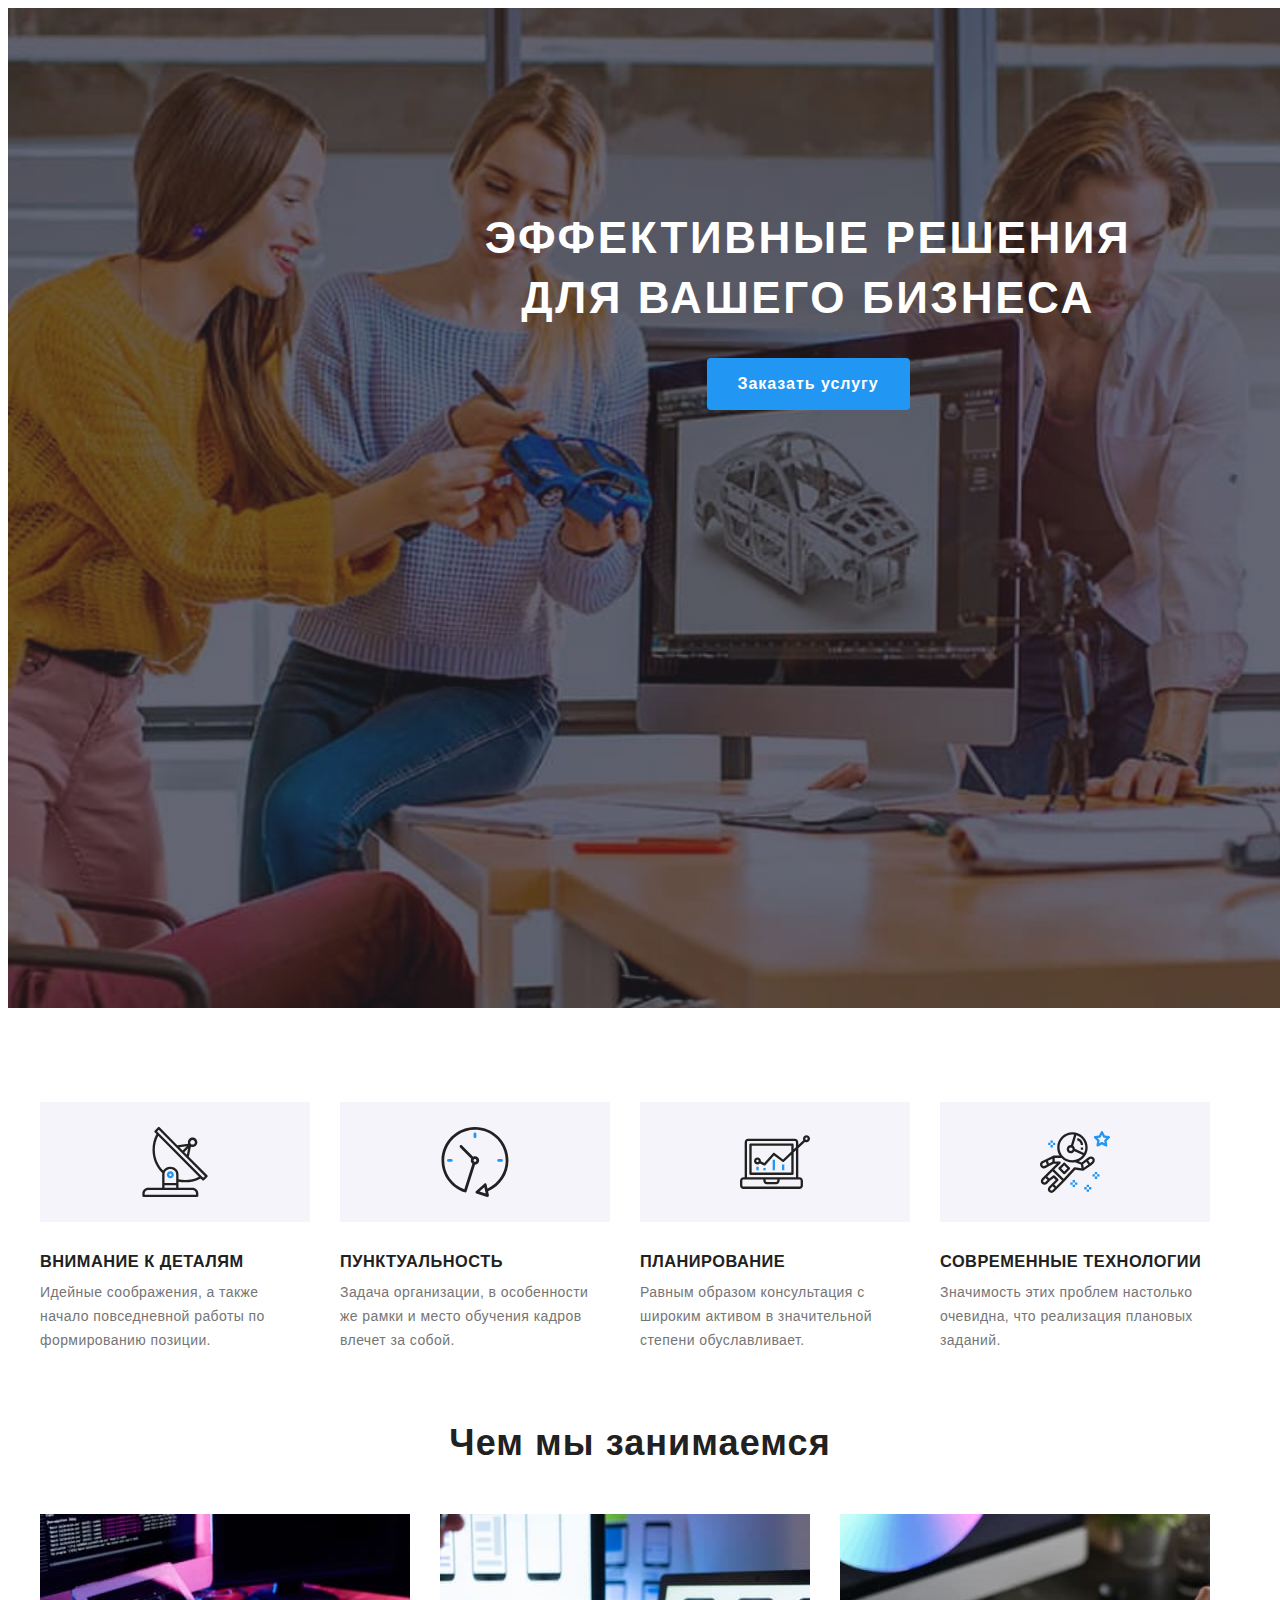
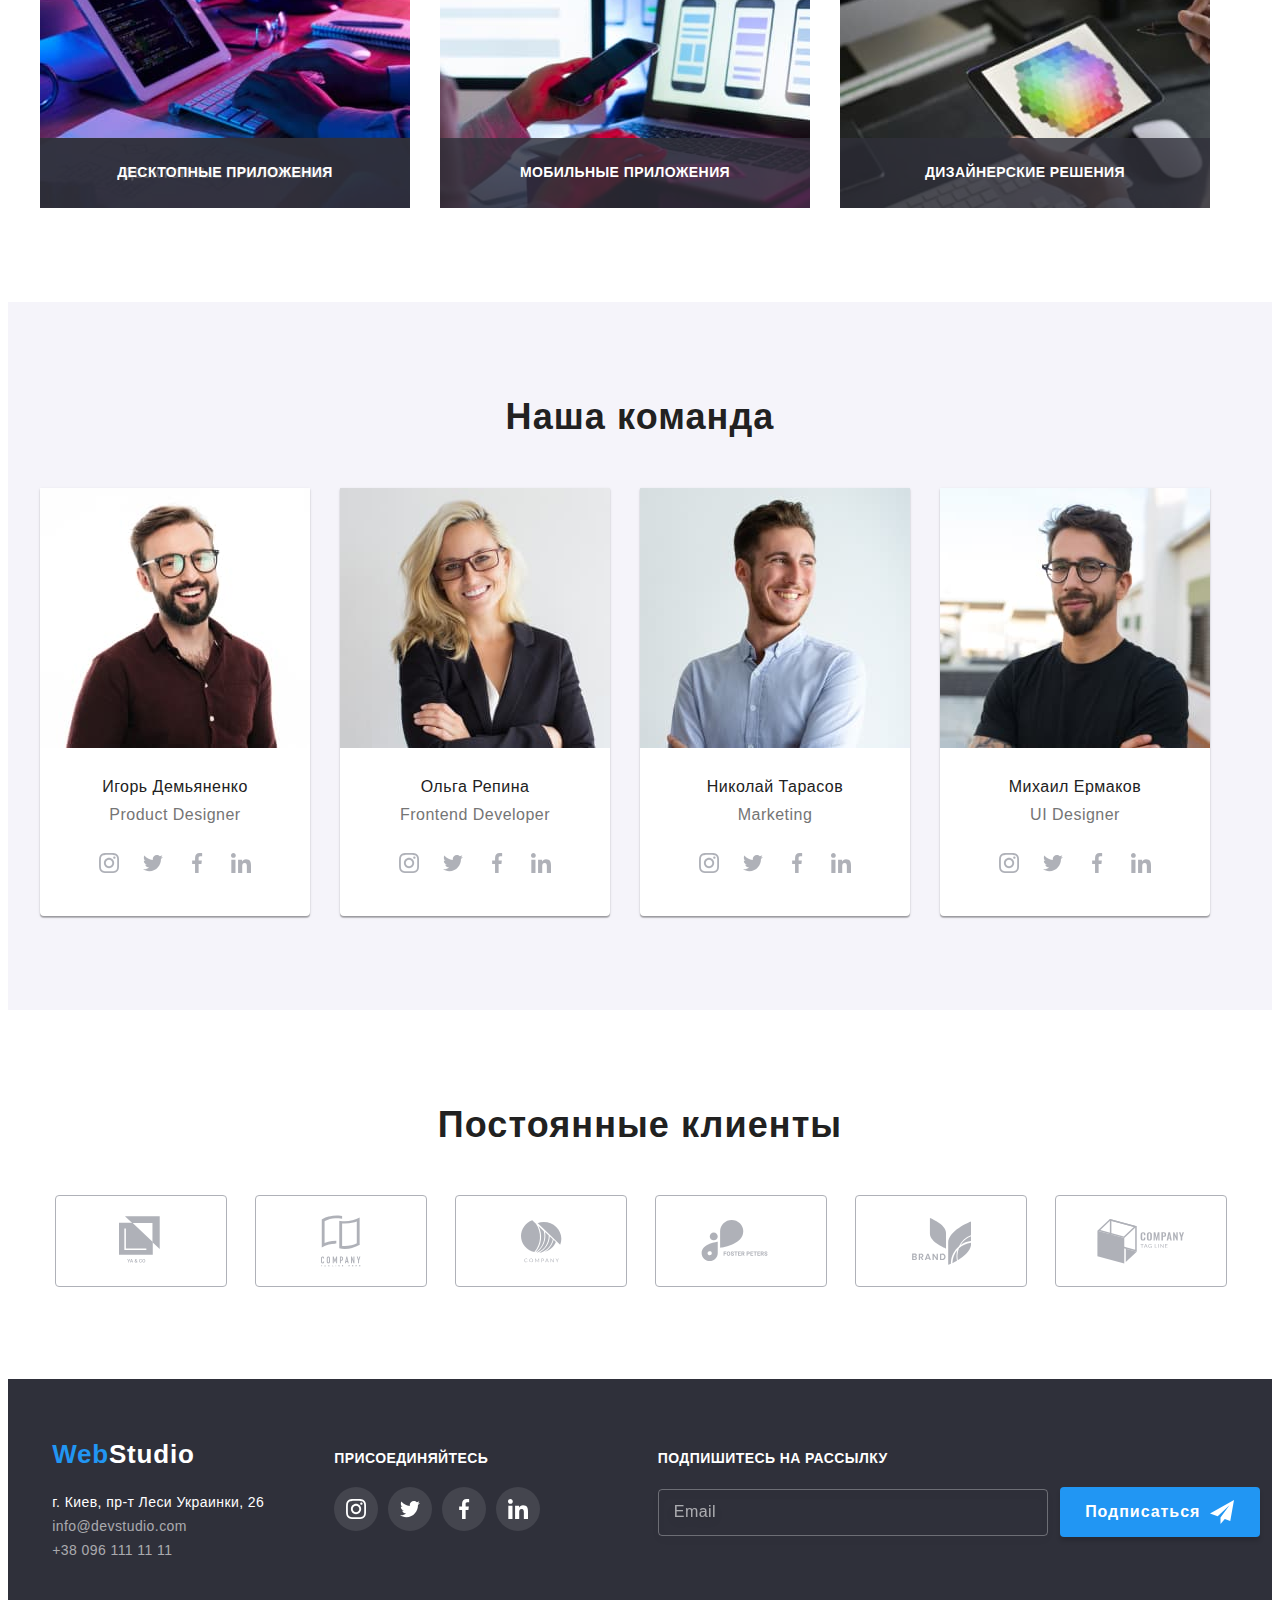
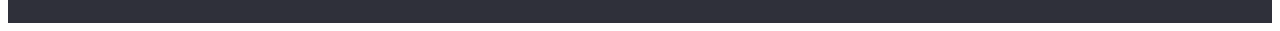
==== commit 1667f049: "footer" ====
--- a/index.html
+++ b/index.html
@@ -408,25 +408,26 @@
         </section>
 </main>
     <!-- FOOTER -->
-    <!-- <footer class="footer-contacts">
+    <footer class="footer-contacts">
     <div class="container footer">
-        <div class="footer-adress">
-            <a href="#" class="footer-logo link"><span class="logo-accent">Web</span>Studio</a>
-            <address>
-                <ul class="adress list">
-                    <li class="adress-item">
-                        <a href="https://goo.gl/maps/YhiBnoZrhkPJPNng6" target="blank" class="adress-map">г. Киев, пр-т Леси Украинки, 26</a>
-                    </li>
-                    <li class="adress-item">
-                        <a href="mailto:info@devstudio.com" class="adress-link">info@devstudio.com</a>
-                    </li>
-                    <li class="adress-item">
-                        <a href="tel:+380961111111" class="adress-link">+38 096 111 11 11</a>
-                    </li>
-                </ul>
-            </address>
-        </div>
-        <div class="social-footer">
+        <div class="footer-media">
+            <div class="footer-adress">
+                <a href="#" class="footer-logo link"><span class="logo-accent">Web</span>Studio</a>
+                <address>
+                    <ul class="adress list">
+                        <li class="adress-item">
+                            <a href="https://goo.gl/maps/YhiBnoZrhkPJPNng6" target="blank" class="adress-map">г. Киев, пр-т Леси Украинки, 26</a>
+                        </li>
+                        <li class="adress-item">
+                            <a href="mailto:info@devstudio.com" class="adress-link">info@devstudio.com</a>
+                        </li>
+                        <li class="adress-item">
+                            <a href="tel:+380961111111" class="adress-link">+38 096 111 11 11</a>
+                        </li>
+                    </ul>
+                </address>
+            </div>
+            <div class="social-footer">
             <p class="social-footer-text">присоединяйтесь</p>
             <ul class="social-footer-thumbs list">
                 <li class="social-footer-items">
@@ -458,6 +459,7 @@
                     </a>
                 </li>
             </ul>
+            </div>
         </div>
         <div class="subscribe-footer">
             <p class="subscribe-footer-text">Подпишитесь на рассылку</p>
@@ -476,7 +478,7 @@
             </div>
         </div>
     </div>
-    </footer> -->
+    </footer>
 
         <!-- modal -->
 <!-- <div class="backdrop is-hidden" data-modal>
--- a/css/main.min.css
+++ b/css/main.min.css
@@ -1,2 +1,2 @@
-:root{--main-font: "Roboto", sans-serif;--logo-font: "Raleway", sans-serif;--primary-text-color: #212121;--title-text-color: #757575;--accent-color: #2196f3;--main-bg-color: #eeeeee;--background-color: #ffffff;--main-lite-color: rgba(255, 255, 255, 0.6);--footer-bg-color: #2f303a;--main-bg-color: #f5f4fa;--icon-color: #afb1b8;--time-animation: 250ms;--bezier-animation: cubic-bezier(0.4, 0, 0.2, 1)}.visually-hidden{position:absolute;width:1px;height:1px;margin:-1px;padding:0;overflow:hidden;border:0;clip:rect(0 0 0 0)}body{font-family:"Roboto",sans-serif;font-weight:400;font-size:14px;background-color:#fff;color:#212121}.list{padding:0px;margin:0px;list-style:none}.link{text-decoration:none}h1,h2,h3,h4,p{margin:0px}img{display:block;max-width:100%;height:auto}.btn-subscribe,.modal-btn-thumb,.page-header,.navigation,.contacts-nav,.contacts-nav-link,.features-thumbs,.examples-articles,.social-link,.clients-link,.social-footer-link{display:-webkit-box;display:-ms-flexbox;display:flex;-webkit-box-align:center;-ms-flex-align:center;align-items:center}.container{width:100%;padding:0 15px;margin:0 auto}@media screen and (min-width: 480px){.container{width:480px}}@media screen and (min-width: 768px){.container{width:768px}}@media screen and (min-width: 1200px){.container{width:1200px}}.buttons.primary{padding:10px 30px;min-width:200px;text-align:center;border:1px solid transparent;border-radius:4px;font-size:16px;font-weight:700;line-height:1.87;letter-spacing:0.06em;cursor:pointer;background-color:#2196f3;color:#fff;-webkit-transition-property:background-color, -webkit-box-shadow;transition-property:background-color, -webkit-box-shadow;transition-property:background-color, box-shadow;transition-property:background-color, box-shadow, -webkit-box-shadow;-webkit-transition-duration:250ms;transition-duration:250ms;-webkit-transition-timing-function:cubic-bezier(0.4, 0, 0.2, 1);transition-timing-function:cubic-bezier(0.4, 0, 0.2, 1)}.buttons.primary:hover,.buttons.primary:focus{background-color:#188ce8;-webkit-box-shadow:0px 4px 4px rgba(0,0,0,0.15);box-shadow:0px 4px 4px rgba(0,0,0,0.15)}.buttons-filters{margin:0px;padding:6px 20px;min-width:73px;text-align:center;border:1px solid transparent;border-radius:4px;font-size:16px;font-weight:500;line-height:1.62;letter-spacing:0.03em;cursor:pointer;background-color:#f5f4fa;color:#212121;font-family:inherit;-webkit-transition-property:background-color, color, -webkit-box-shadow;transition-property:background-color, color, -webkit-box-shadow;transition-property:background-color, box-shadow, color;transition-property:background-color, box-shadow, color, -webkit-box-shadow;-webkit-transition-duration:250ms;transition-duration:250ms;-webkit-transition-timing-function:cubic-bezier(0.4, 0, 0.2, 1);transition-timing-function:cubic-bezier(0.4, 0, 0.2, 1)}.buttons-filters:hover,.buttons-filters:focus{background-color:#2196f3;color:#f5f4fa;-webkit-box-shadow:0px 3px 1px rgba(0,0,0,0.1),0px 1px 2px rgba(0,0,0,0.08),0px 2px 2px rgba(0,0,0,0.12);box-shadow:0px 3px 1px rgba(0,0,0,0.1),0px 1px 2px rgba(0,0,0,0.08),0px 2px 2px rgba(0,0,0,0.12)}.btn-subscribe{-webkit-box-pack:center;-ms-flex-pack:center;justify-content:center;padding:10px;min-width:200px;font-size:16px;font-weight:700;line-height:1.87;-webkit-box-align:center;-ms-flex-align:center;align-items:center;text-align:center;letter-spacing:0.06em;color:#fff;background-color:#2196f3;-webkit-box-shadow:0px 4px 4px rgba(0,0,0,0.15);box-shadow:0px 4px 4px rgba(0,0,0,0.15);border-radius:4px;border-width:0;cursor:pointer}.btn-icon{margin-left:10px}.modal-btn-thumb{position:absolute;top:8px;right:8px;-webkit-box-pack:center;-ms-flex-pack:center;justify-content:center;background-color:#fff;width:30px;height:30px;border:1px solid rgba(0,0,0,0.1);border-radius:50%;cursor:pointer;color:#000000}.modal-btn-thumb:hover,.modal-btn-thumb:focus{color:#2196f3}.modal-icon-close{fill:currentColor;-webkit-transition-property:color;transition-property:color;-webkit-transition-duration:250ms;transition-duration:250ms;-webkit-transition-timing-function:cubic-bezier(0.4, 0, 0.2, 1);transition-timing-function:cubic-bezier(0.4, 0, 0.2, 1)}.modal-btn-send{text-align:center}.btn-send{padding:10px 56px;font-size:16px;font-weight:700;line-height:1.87;letter-spacing:0.06em;min-width:200px;background-color:#2196f3;color:#fff;-webkit-box-shadow:0px 4px 4px rgba(0,0,0,0.15);box-shadow:0px 4px 4px rgba(0,0,0,0.15);border-radius:4px;border-width:0;cursor:pointer;-webkit-transition-property:background-color;transition-property:background-color;-webkit-transition-duration:250ms;transition-duration:250ms;-webkit-transition-timing-function:cubic-bezier(0.4, 0, 0.2, 1);transition-timing-function:cubic-bezier(0.4, 0, 0.2, 1)}.btn-send:focus,.btn-send:hover{background:#188ce8;-webkit-box-shadow:0px 4px 4px rgba(0,0,0,0.15);box-shadow:0px 4px 4px rgba(0,0,0,0.15)}.section-title{margin-bottom:50px;text-align:center;font-size:36px;font-weight:700;line-height:1.16;letter-spacing:0.03em}.backdrop{position:fixed;top:0;left:0;width:100%;height:100%;background-color:rgba(0,0,0,0.2);opacity:1;-webkit-transition-property:opacity;transition-property:opacity;-webkit-transition-duration:250ms;transition-duration:250ms;-webkit-transition-timing-function:cubic-bezier(0.4, 0, 0.2, 1);transition-timing-function:cubic-bezier(0.4, 0, 0.2, 1)}.backdrop.is-hidden{opacity:0;pointer-events:none}.backdrop.is-hidden .modal{-webkit-transform:translate(-50%, -50%) scale(0.9);transform:translate(-50%, -50%) scale(0.9)}.modal{position:absolute;top:50%;left:50%;-webkit-transform:translate(-50%, -50%) scale(1);transform:translate(-50%, -50%) scale(1);display:-webkit-box;display:-ms-flexbox;display:flex;-webkit-box-pack:end;-ms-flex-pack:end;justify-content:flex-end;padding:40px 40px;width:528px;height:581px;background-color:#fff;-webkit-transition-property:-webkit-transform;transition-property:-webkit-transform;transition-property:transform;transition-property:transform, -webkit-transform;-webkit-transition-duration:250ms;transition-duration:250ms;-webkit-transition-timing-function:cubic-bezier(0.4, 0, 0.2, 1);transition-timing-function:cubic-bezier(0.4, 0, 0.2, 1)}.modal-form{display:-webkit-box;display:-ms-flexbox;display:flex;-webkit-box-orient:vertical;-webkit-box-direction:normal;-ms-flex-direction:column;flex-direction:column;width:448px}.modal-form-field{margin-bottom:10px}.modal-form-title{margin-bottom:12px;font-size:20px;font-weight:700;line-height:1.15;text-align:center;letter-spacing:0.03em}.modal-label{font-size:12px;line-height:1.17;letter-spacing:0.01em;color:#757575}.modal-input-thumb{position:relative;display:block;margin-top:4px;color:#000000}.modal-input{display:block;margin:0;padding:11px 40px;width:100%;border:1px solid rgba(33,33,33,0.2);border-radius:4px;-webkit-transition:border-color;transition:border-color;-webkit-transition-duration:250ms;transition-duration:250ms;-webkit-transition-timing-function:cubic-bezier(0.4, 0, 0.2, 1);transition-timing-function:cubic-bezier(0.4, 0, 0.2, 1)}.modal-input:focus,.modal-input:hover{outline:none;border-color:#2196f3}.modal-icon{position:absolute;top:50%;left:15px;-webkit-transform:translateY(-50%);transform:translateY(-50%);fill:currentColor;-webkit-transition-property:fill;transition-property:fill;-webkit-transition-duration:250ms;transition-duration:250ms;-webkit-transition-timing-function:cubic-bezier(0.4, 0, 0.2, 1);transition-timing-function:cubic-bezier(0.4, 0, 0.2, 1)}.modal-input:focus+.modal-icon,.modal-input:hover+.modal-icon{fill:#2196f3}.modal-textarea{margin-bottom:20px}.textarea-thumb{margin-top:4px;display:block}.textarea-field{padding:11px 16px;resize:none;width:448px;height:120px;line-height:1.14;letter-spacing:0.01em;border:1px solid rgba(33,33,33,0.2);border-radius:4px;-webkit-transition:border-color;transition:border-color;-webkit-transition-duration:250ms;transition-duration:250ms;-webkit-transition-timing-function:cubic-bezier(0.4, 0, 0.2, 1);transition-timing-function:cubic-bezier(0.4, 0, 0.2, 1)}.textarea-field:focus,.textarea-field:hover{outline:none;border-color:#2196f3}.textarea-field::-webkit-input-placeholder{color:rgba(117,117,117,0.5)}.textarea-field:-ms-input-placeholder{color:rgba(117,117,117,0.5)}.textarea-field::-ms-input-placeholder{color:rgba(117,117,117,0.5)}.textarea-field::placeholder{color:rgba(117,117,117,0.5)}.checkbox{position:absolute;width:1px;height:1px;margin:-1px;padding:0;overflow:hidden;border:0;clip:rect(0 0 0 0)}.modal-checkbox{position:relative;margin-bottom:28px}.modal-label-checkbox{display:block;text-align:center;padding-left:10px;line-height:1.71;letter-spacing:0.03em;color:#757575}.modal-label-checkbox::before{position:absolute;content:" ";display:inline-block;top:50%;left:7px;-webkit-transform:translateY(-50%);transform:translateY(-50%);width:16px;height:15px;border:2px solid #212121;border-radius:2px;margin-right:7px}.checkbox:checked+.modal-label-checkbox::before{background-color:#2196f3;background-image:url(../imeges/checkbox/icon-check.svg);background-size:contain;background-origin:border-box;border-color:#2196f3}.checkbox:focus+.checkbox:checked+.modal-label-checkbox::before{border-color:#2196f3}.conditios{line-height:1.71;letter-spacing:0.03em;color:#2196f3}.logo{display:block;padding-top:24px;padding-bottom:24px;margin-right:93px;font-family:"Raleway",sans-serif;font-size:26px;font-weight:700;line-height:1.19;letter-spacing:0.03em;text-decoration:none;cursor:pointer;color:#212121}.logo-accent{font-family:"Raleway",sans-serif;font-size:26px;font-weight:700;line-height:1.23;letter-spacing:0.03em;color:#2196f3}.site-nav{display:-webkit-box;display:-ms-flexbox;display:flex}.site-nav .link{display:block;padding-top:32px;padding-bottom:32px;font-weight:500;line-height:1.14;letter-spacing:0.02em;text-decoration:none;color:#212121;-webkit-transition-property:color;transition-property:color;-webkit-transition-duration:250ms;transition-duration:250ms;-webkit-transition-timing-function:cubic-bezier(0.4, 0, 0.2, 1);transition-timing-function:cubic-bezier(0.4, 0, 0.2, 1)}.site-nav .link:hover,.site-nav .link:focus{color:#2196f3;fill:#2196f3}.site-nav .link.current{position:relative;color:#2196f3}.site-nav .link.current::after{content:"";position:absolute;left:0;bottom:0;display:block;width:100%;height:4px;background-color:#2196f3;border-radius:2px}.site-nav-item:not(:last-child){margin-right:50px}.contacts-nav{margin-left:auto}.contacts-nav-item:not(:last-child){margin-right:50px}.contacts-nav-link{padding-top:32px;padding-bottom:32px;-webkit-box-pack:center;-ms-flex-pack:center;justify-content:center;font-weight:500;line-height:1.14;letter-spacing:0.02em;color:#757575;-webkit-transition-property:color;transition-property:color;-webkit-transition-duration:250ms;transition-duration:250ms;-webkit-transition-timing-function:cubic-bezier(0.4, 0, 0.2, 1);transition-timing-function:cubic-bezier(0.4, 0, 0.2, 1)}.contacts-nav-link:hover,.contacts-nav-link:focus{color:#2196f3;fill:#2196f3}.icon-mail{display:block;margin-right:10px;fill:currentColor;-webkit-transition-property:fill;transition-property:fill;-webkit-transition-duration:250ms;transition-duration:250ms;-webkit-transition-timing-function:cubic-bezier(0.4, 0, 0.2, 1);transition-timing-function:cubic-bezier(0.4, 0, 0.2, 1)}.icon-phone{display:block;margin-right:10px;fill:currentColor;-webkit-transition-property:fill;transition-property:fill;-webkit-transition-duration:250ms;transition-duration:250ms;-webkit-transition-timing-function:cubic-bezier(0.4, 0, 0.2, 1);transition-timing-function:cubic-bezier(0.4, 0, 0.2, 1)}.hero{padding-top:118px;padding-bottom:118px;text-align:center;margin:0 auto;width:480px;height:400px;background-image:-webkit-gradient(linear, left top, left bottom, from(rgba(47,48,58,0.4)), to(rgba(47,48,58,0.4))),url(../../../imeges/bg-mob.jpg);background-image:linear-gradient(rgba(47,48,58,0.4), rgba(47,48,58,0.4)),url(../../../imeges/bg-mob.jpg);background-repeat:no-repeat;background-position:center;background-size:cover;background-color:#c4c4c4}@media screen and (min-device-pixel-ratio: 2) and (min-width: 480px), screen and (-webkit-min-device-pixel-ratio: 2) and (min-width: 480px), screen and (min-resolution: 192dpi) and (min-width: 480px), screen and (min-resolution: 2dppx) and (min-width: 480px){.hero{background-image:url(../../../imeges/bg-tablet@2x.jpg)}}@media screen and (min-width: 768px){.hero{padding-top:118px;padding-bottom:118px;width:768px;height:400px;background-image:-webkit-gradient(linear, left top, left bottom, from(rgba(47,48,58,0.4)), to(rgba(47,48,58,0.4))),url(../../../imeges/bg-tablet.jpg);background-image:linear-gradient(rgba(47,48,58,0.4), rgba(47,48,58,0.4)),url(../../../imeges/bg-tablet.jpg)}}@media screen and (min-width: 768px) and (min-device-pixel-ratio: 2) and (min-width: 768px), screen and (min-width: 768px) and (-webkit-min-device-pixel-ratio: 2) and (min-width: 768px), screen and (min-width: 768px) and (min-resolution: 192dpi) and (min-width: 768px), screen and (min-width: 768px) and (min-resolution: 2dppx) and (min-width: 768px){.hero{background-image:-webkit-gradient(linear, left top, left bottom, from(rgba(47,48,58,0.4)), to(rgba(47,48,58,0.4))),url(../../../imeges/bg-tablet@2x.jpg);background-image:linear-gradient(rgba(47,48,58,0.4), rgba(47,48,58,0.4)),url(../../../imeges/bg-tablet@2x.jpg)}}@media screen and (min-width: 1200px){.hero{padding-top:200px;padding-bottom:200px;width:1600px;height:600px;background-image:-webkit-gradient(linear, left top, left bottom, from(rgba(47,48,58,0.4)), to(rgba(47,48,58,0.4))),url(../../../imeges/bg-descktop.jpg);background-image:linear-gradient(rgba(47,48,58,0.4), rgba(47,48,58,0.4)),url(../../../imeges/bg-descktop.jpg);background-repeat:no-repeat;background-position:center;background-size:cover}}@media screen and (min-width: 1200px) and (min-device-pixel-ratio: 2) and (min-width: 1200px), screen and (min-width: 1200px) and (-webkit-min-device-pixel-ratio: 2) and (min-width: 1200px), screen and (min-width: 1200px) and (min-resolution: 192dpi) and (min-width: 1200px), screen and (min-width: 1200px) and (min-resolution: 2dppx) and (min-width: 1200px){.hero{background-image:-webkit-gradient(linear, left top, left bottom, from(rgba(47,48,58,0.4)), to(rgba(47,48,58,0.4))),url(../../../imeges/bg-descktop@2x.jpg);background-image:linear-gradient(rgba(47,48,58,0.4), rgba(47,48,58,0.4)),url(../../../imeges/bg-descktop@2x.jpg)}}.hero-title{font-size:26px;font-weight:900;line-height:1.62;letter-spacing:0.06em;text-transform:uppercase;color:#fff;margin-left:auto;margin-right:auto;margin-bottom:30px;max-width:360px}@media screen and (min-width: 768px){.hero-title{max-width:360px}}@media screen and (min-width: 1200px){.hero-title{max-width:696px;font-size:44px;font-weight:900;line-height:1.36}}.section-features{padding-top:60px;padding-bottom:60px}@media screen and (min-width: 1200px){.section-features{padding-top:94px;padding-bottom:94px}}.features{margin:-15px}@media screen and (min-width: 768px){.features{display:-webkit-box;display:-ms-flexbox;display:flex;-ms-flex-wrap:wrap;flex-wrap:wrap;min-height:251px}}@media screen and (min-width: 1200px){.features{-ms-flex-wrap:nowrap;flex-wrap:nowrap}}.features-items{width:450px;height:226px;margin:15px}@media screen and (min-width: 768px){.features-items{width:calc((100% - 60px) / 2)}}@media screen and (min-width: 1200px){.features-items{width:270px}}.features-thumbs{-webkit-box-pack:center;-ms-flex-pack:center;justify-content:center;margin-bottom:30px;width:100%;height:120px;background-color:#f5f4fa}.features-title{text-align:center;margin-bottom:10px;font-weight:700;line-height:1.14;letter-spacing:0.03em;text-transform:uppercase}@media screen and (min-width: 768px){.features-title{text-align:left}}.features-text{line-height:1.71;letter-spacing:0.03em;color:#757575}.section-examples{padding-bottom:94px}@media screen and (max-width: 1200px){.section-examples{display:none}}.examples{display:-webkit-box;display:-ms-flexbox;display:flex}.examples-item{position:relative}.examples-item:not(:last-child){margin-right:30px}.examples-articles{position:absolute;bottom:0;right:0;-webkit-box-pack:center;-ms-flex-pack:center;justify-content:center;width:370px;height:70px;background-color:rgba(47,48,58,0.8)}.examples-articles-text{font-size:14px;font-weight:700;line-height:1.14;letter-spacing:0.03em;text-transform:uppercase;color:#fff}.section-wokers{padding-top:60px;padding-bottom:60px;background-color:#f5f4fa}@media screen and (min-width: 1200px){.section-wokers{padding-top:94px;padding-bottom:94px}}.team{margin:-15px}@media screen and (min-width: 768px){.team{display:-webkit-box;display:-ms-flexbox;display:flex;-ms-flex-wrap:wrap;flex-wrap:wrap}}@media screen and (min-width: 1200px){.team{-ms-flex-wrap:nowrap;flex-wrap:nowrap}}.team-item{width:450px;height:622px;border-radius:0px 0px 4px 4px;background-color:#fff;-webkit-box-shadow:0px 1px 3px rgba(0,0,0,0.12),0px 1px 1px rgba(0,0,0,0.14),0px 2px 1px rgba(0,0,0,0.2);box-shadow:0px 1px 3px rgba(0,0,0,0.12),0px 1px 1px rgba(0,0,0,0.14),0px 2px 1px rgba(0,0,0,0.2);margin:15px}@media screen and (min-width: 768px){.team-item{width:354px;height:536px}}@media screen and (min-width: 1200px){.team-item{width:270px;height:428px}}.card-description{padding-top:30px;padding-bottom:30px;padding-left:32px;padding-right:32px}.card-description-title{margin-bottom:10px;font-weight:500;font-size:16px;line-height:1.187;letter-spacing:0.03em;text-align:center}.card-description-text{margin-bottom:16px;font-size:16px;line-height:1.187;letter-spacing:0.03em;text-align:center;color:#757575}.social-thumbs{display:-webkit-box;display:-ms-flexbox;display:flex;-webkit-box-pack:center;-ms-flex-pack:center;justify-content:center;width:206px;margin-left:auto;margin-right:auto}.social-link{-webkit-box-pack:center;-ms-flex-pack:center;justify-content:center;color:#afb1b8;width:100%;height:100%;border-radius:50%;-webkit-transition-property:background-color, color;transition-property:background-color, color;-webkit-transition-duration:250ms;transition-duration:250ms;-webkit-transition-timing-function:cubic-bezier(0.4, 0, 0.2, 1);transition-timing-function:cubic-bezier(0.4, 0, 0.2, 1)}.social-link:hover,.social-link:focus{background-color:#2196f3;color:#fff}.social-icons{fill:currentColor}.social-items{width:44px;height:44px}.clients{padding-top:60px;padding-bottom:60px}@media screen and (min-width: 1200px){.clients{padding-top:94px;padding-bottom:94px}}.clients-list{display:-webkit-box;display:-ms-flexbox;display:flex;-webkit-box-pack:center;-ms-flex-pack:center;justify-content:center;-ms-flex-wrap:wrap;flex-wrap:wrap;margin:-15px}.clients-link{-webkit-box-pack:center;-ms-flex-pack:center;justify-content:center;width:100%;height:100%;border:1px solid #afb1b8;border-radius:4px;color:#afb1b8;-webkit-transition-property:border-color;transition-property:border-color;-webkit-transition-duration:250ms;transition-duration:250ms;-webkit-transition-timing-function:cubic-bezier(0.4, 0, 0.2, 1);transition-timing-function:cubic-bezier(0.4, 0, 0.2, 1)}.clients-link:hover,.clients-link:focus{fill:#2196f3;border-color:#2196f3}.client-items{fill:currentColor;-webkit-transition-property:fill;transition-property:fill;-webkit-transition-duration:250ms;transition-duration:250ms;-webkit-transition-timing-function:cubic-bezier(0.4, 0, 0.2, 1);transition-timing-function:cubic-bezier(0.4, 0, 0.2, 1)}.clients-link:hover .client-items,.clients-link:focus .client-items{fill:#2196f3;border-color:#2196f3}.clients-thumbs{width:170px;height:90px;margin:15px}.container.footer{display:-webkit-box;display:-ms-flexbox;display:flex;-webkit-box-align:baseline;-ms-flex-align:baseline;align-items:baseline;-webkit-box-pack:justify;-ms-flex-pack:justify;justify-content:space-between}.footer-contacts{padding-top:60px;padding-bottom:60px;background-color:#2f303a}.footer-logo{display:block;margin-bottom:20px;font-size:26px;font-weight:700;line-height:1.19;letter-spacing:0.03em;color:#fff;font-family:"Raleway",sans-serif;text-decoration:none}.adress-item:not(:last-child){margin-bottom:9px}.adress .adress-map{line-height:1.71;letter-spacing:0.03em;color:#fff;font-style:normal;text-decoration:none;-webkit-transition-property:color;transition-property:color;-webkit-transition-duration:250ms;transition-duration:250ms;-webkit-transition-timing-function:cubic-bezier(0.4, 0, 0.2, 1);transition-timing-function:cubic-bezier(0.4, 0, 0.2, 1)}.adress .adress-map:hover,.adress .adress-map:focus{color:#2196f3}.adress .adress-link{line-height:1.71;letter-spacing:0.03em;color:rgba(255,255,255,0.6);font-style:normal;text-decoration:none}.adress .adress-link:hover,.adress .adress-link:focus{color:#2196f3}.footer-adress:not(:last-child){margin-right:70px}.social-footer{margin-right:93px;min-width:206px;height:80px}.social-footer-text{margin-bottom:20px;font-size:14px;font-weight:700;line-height:1.14;letter-spacing:0.03em;text-transform:uppercase;color:#fff}.social-footer-thumbs{display:-webkit-box;display:-ms-flexbox;display:flex;-webkit-box-pack:justify;-ms-flex-pack:justify;justify-content:space-between;-webkit-box-align:center;-ms-flex-align:center;align-items:center}.social-footer-link{-webkit-box-pack:center;-ms-flex-pack:center;justify-content:center;width:100%;height:100%;background-color:rgba(255,255,255,0.1);border-radius:50%;color:#fff;-webkit-transition-property:background-color;transition-property:background-color;-webkit-transition-duration:250ms;transition-duration:250ms;-webkit-transition-timing-function:cubic-bezier(0.4, 0, 0.2, 1);transition-timing-function:cubic-bezier(0.4, 0, 0.2, 1)}.social-footer-link:hover,.social-footer-link:focus{background-color:#2196f3}.social-footer-items{width:44px;height:44px}.social-footer-items:not(:last-child){margin-right:10px}.social-footer-icons{fill:currentColor}.footer-form{display:-webkit-box;display:-ms-flexbox;display:flex;-webkit-box-align:end;-ms-flex-align:end;align-items:flex-end;width:570px}.form-field{margin-right:12px}.form-field .form-field-input::-webkit-input-placeholder{font-size:16px;font-weight:400;line-height:1.25;-webkit-box-align:center;align-items:center;letter-spacing:0.03em;color:rgba(255,255,255,0.6)}.form-field .form-field-input:-ms-input-placeholder{font-size:16px;font-weight:400;line-height:1.25;-ms-flex-align:center;align-items:center;letter-spacing:0.03em;color:rgba(255,255,255,0.6)}.form-field .form-field-input::-ms-input-placeholder{font-size:16px;font-weight:400;line-height:1.25;-ms-flex-align:center;align-items:center;letter-spacing:0.03em;color:rgba(255,255,255,0.6)}.form-field .form-field-input::placeholder{font-size:16px;font-weight:400;line-height:1.25;-webkit-box-align:center;-ms-flex-align:center;align-items:center;letter-spacing:0.03em;color:rgba(255,255,255,0.6)}.form-field-input{display:-webkit-box;display:-ms-flexbox;display:flex;margin:0;padding:15px;width:358px;color:#fff;background-color:transparent;border:1px solid rgba(255,255,255,0.3);-webkit-filter:drop-shadow(0px 4px 4px rgba(0,0,0,0.15));filter:drop-shadow(0px 4px 4px rgba(0,0,0,0.15));border-radius:4px}.subscribe-footer-text{margin-bottom:20px;font-size:14px;font-weight:700;line-height:1.14;letter-spacing:0.03em;text-transform:uppercase;color:#fff}
+:root{--main-font: "Roboto", sans-serif;--logo-font: "Raleway", sans-serif;--primary-text-color: #212121;--title-text-color: #757575;--accent-color: #2196f3;--main-bg-color: #eeeeee;--background-color: #ffffff;--main-lite-color: rgba(255, 255, 255, 0.6);--footer-bg-color: #2f303a;--main-bg-color: #f5f4fa;--icon-color: #afb1b8;--time-animation: 250ms;--bezier-animation: cubic-bezier(0.4, 0, 0.2, 1)}.visually-hidden{position:absolute;width:1px;height:1px;margin:-1px;padding:0;overflow:hidden;border:0;clip:rect(0 0 0 0)}body{font-family:"Roboto",sans-serif;font-weight:400;font-size:14px;background-color:#fff;color:#212121}.list{padding:0px;margin:0px;list-style:none}.link{text-decoration:none}h1,h2,h3,h4,p{margin:0px}img{display:block;max-width:100%;height:auto}.btn-subscribe,.modal-btn-thumb,.page-header,.navigation,.contacts-nav,.contacts-nav-link,.features-thumbs,.examples-articles,.social-link,.clients-link,.social-footer-thumbs,.social-footer-link,.footer-form,.form-field{display:-webkit-box;display:-ms-flexbox;display:flex;-webkit-box-align:center;-ms-flex-align:center;align-items:center}.container{width:100%;padding:0 15px;margin:0 auto}@media screen and (min-width: 480px){.container{width:480px}}@media screen and (min-width: 768px){.container{width:768px}}@media screen and (min-width: 1200px){.container{width:1200px}}.buttons.primary{padding:10px 30px;min-width:200px;text-align:center;border:1px solid transparent;border-radius:4px;font-size:16px;font-weight:700;line-height:1.87;letter-spacing:0.06em;cursor:pointer;background-color:#2196f3;color:#fff;-webkit-transition-property:background-color, -webkit-box-shadow;transition-property:background-color, -webkit-box-shadow;transition-property:background-color, box-shadow;transition-property:background-color, box-shadow, -webkit-box-shadow;-webkit-transition-duration:250ms;transition-duration:250ms;-webkit-transition-timing-function:cubic-bezier(0.4, 0, 0.2, 1);transition-timing-function:cubic-bezier(0.4, 0, 0.2, 1)}.buttons.primary:hover,.buttons.primary:focus{background-color:#188ce8;-webkit-box-shadow:0px 4px 4px rgba(0,0,0,0.15);box-shadow:0px 4px 4px rgba(0,0,0,0.15)}.buttons-filters{margin:0px;padding:6px 20px;min-width:73px;text-align:center;border:1px solid transparent;border-radius:4px;font-size:16px;font-weight:500;line-height:1.62;letter-spacing:0.03em;cursor:pointer;background-color:#f5f4fa;color:#212121;font-family:inherit;-webkit-transition-property:background-color, color, -webkit-box-shadow;transition-property:background-color, color, -webkit-box-shadow;transition-property:background-color, box-shadow, color;transition-property:background-color, box-shadow, color, -webkit-box-shadow;-webkit-transition-duration:250ms;transition-duration:250ms;-webkit-transition-timing-function:cubic-bezier(0.4, 0, 0.2, 1);transition-timing-function:cubic-bezier(0.4, 0, 0.2, 1)}.buttons-filters:hover,.buttons-filters:focus{background-color:#2196f3;color:#f5f4fa;-webkit-box-shadow:0px 3px 1px rgba(0,0,0,0.1),0px 1px 2px rgba(0,0,0,0.08),0px 2px 2px rgba(0,0,0,0.12);box-shadow:0px 3px 1px rgba(0,0,0,0.1),0px 1px 2px rgba(0,0,0,0.08),0px 2px 2px rgba(0,0,0,0.12)}.btn-subscribe{-webkit-box-pack:center;-ms-flex-pack:center;justify-content:center;padding:10px;min-width:200px;font-size:16px;font-weight:700;line-height:1.87;-webkit-box-align:center;-ms-flex-align:center;align-items:center;text-align:center;letter-spacing:0.06em;color:#fff;background-color:#2196f3;-webkit-box-shadow:0px 4px 4px rgba(0,0,0,0.15);box-shadow:0px 4px 4px rgba(0,0,0,0.15);border-radius:4px;border-width:0;cursor:pointer}.btn-icon{margin-left:10px}.modal-btn-thumb{position:absolute;top:8px;right:8px;-webkit-box-pack:center;-ms-flex-pack:center;justify-content:center;background-color:#fff;width:30px;height:30px;border:1px solid rgba(0,0,0,0.1);border-radius:50%;cursor:pointer;color:#000000}.modal-btn-thumb:hover,.modal-btn-thumb:focus{color:#2196f3}.modal-icon-close{fill:currentColor;-webkit-transition-property:color;transition-property:color;-webkit-transition-duration:250ms;transition-duration:250ms;-webkit-transition-timing-function:cubic-bezier(0.4, 0, 0.2, 1);transition-timing-function:cubic-bezier(0.4, 0, 0.2, 1)}.modal-btn-send{text-align:center}.btn-send{padding:10px 56px;font-size:16px;font-weight:700;line-height:1.87;letter-spacing:0.06em;min-width:200px;background-color:#2196f3;color:#fff;-webkit-box-shadow:0px 4px 4px rgba(0,0,0,0.15);box-shadow:0px 4px 4px rgba(0,0,0,0.15);border-radius:4px;border-width:0;cursor:pointer;-webkit-transition-property:background-color;transition-property:background-color;-webkit-transition-duration:250ms;transition-duration:250ms;-webkit-transition-timing-function:cubic-bezier(0.4, 0, 0.2, 1);transition-timing-function:cubic-bezier(0.4, 0, 0.2, 1)}.btn-send:focus,.btn-send:hover{background:#188ce8;-webkit-box-shadow:0px 4px 4px rgba(0,0,0,0.15);box-shadow:0px 4px 4px rgba(0,0,0,0.15)}.section-title{margin-bottom:50px;text-align:center;font-size:36px;font-weight:700;line-height:1.16;letter-spacing:0.03em}.backdrop{position:fixed;top:0;left:0;width:100%;height:100%;background-color:rgba(0,0,0,0.2);opacity:1;-webkit-transition-property:opacity;transition-property:opacity;-webkit-transition-duration:250ms;transition-duration:250ms;-webkit-transition-timing-function:cubic-bezier(0.4, 0, 0.2, 1);transition-timing-function:cubic-bezier(0.4, 0, 0.2, 1)}.backdrop.is-hidden{opacity:0;pointer-events:none}.backdrop.is-hidden .modal{-webkit-transform:translate(-50%, -50%) scale(0.9);transform:translate(-50%, -50%) scale(0.9)}.modal{position:absolute;top:50%;left:50%;-webkit-transform:translate(-50%, -50%) scale(1);transform:translate(-50%, -50%) scale(1);display:-webkit-box;display:-ms-flexbox;display:flex;-webkit-box-pack:end;-ms-flex-pack:end;justify-content:flex-end;padding:40px 40px;width:528px;height:581px;background-color:#fff;-webkit-transition-property:-webkit-transform;transition-property:-webkit-transform;transition-property:transform;transition-property:transform, -webkit-transform;-webkit-transition-duration:250ms;transition-duration:250ms;-webkit-transition-timing-function:cubic-bezier(0.4, 0, 0.2, 1);transition-timing-function:cubic-bezier(0.4, 0, 0.2, 1)}.modal-form{display:-webkit-box;display:-ms-flexbox;display:flex;-webkit-box-orient:vertical;-webkit-box-direction:normal;-ms-flex-direction:column;flex-direction:column;width:448px}.modal-form-field{margin-bottom:10px}.modal-form-title{margin-bottom:12px;font-size:20px;font-weight:700;line-height:1.15;text-align:center;letter-spacing:0.03em}.modal-label{font-size:12px;line-height:1.17;letter-spacing:0.01em;color:#757575}.modal-input-thumb{position:relative;display:block;margin-top:4px;color:#000000}.modal-input{display:block;margin:0;padding:11px 40px;width:100%;border:1px solid rgba(33,33,33,0.2);border-radius:4px;-webkit-transition:border-color;transition:border-color;-webkit-transition-duration:250ms;transition-duration:250ms;-webkit-transition-timing-function:cubic-bezier(0.4, 0, 0.2, 1);transition-timing-function:cubic-bezier(0.4, 0, 0.2, 1)}.modal-input:focus,.modal-input:hover{outline:none;border-color:#2196f3}.modal-icon{position:absolute;top:50%;left:15px;-webkit-transform:translateY(-50%);transform:translateY(-50%);fill:currentColor;-webkit-transition-property:fill;transition-property:fill;-webkit-transition-duration:250ms;transition-duration:250ms;-webkit-transition-timing-function:cubic-bezier(0.4, 0, 0.2, 1);transition-timing-function:cubic-bezier(0.4, 0, 0.2, 1)}.modal-input:focus+.modal-icon,.modal-input:hover+.modal-icon{fill:#2196f3}.modal-textarea{margin-bottom:20px}.textarea-thumb{margin-top:4px;display:block}.textarea-field{padding:11px 16px;resize:none;width:448px;height:120px;line-height:1.14;letter-spacing:0.01em;border:1px solid rgba(33,33,33,0.2);border-radius:4px;-webkit-transition:border-color;transition:border-color;-webkit-transition-duration:250ms;transition-duration:250ms;-webkit-transition-timing-function:cubic-bezier(0.4, 0, 0.2, 1);transition-timing-function:cubic-bezier(0.4, 0, 0.2, 1)}.textarea-field:focus,.textarea-field:hover{outline:none;border-color:#2196f3}.textarea-field::-webkit-input-placeholder{color:rgba(117,117,117,0.5)}.textarea-field:-ms-input-placeholder{color:rgba(117,117,117,0.5)}.textarea-field::-ms-input-placeholder{color:rgba(117,117,117,0.5)}.textarea-field::placeholder{color:rgba(117,117,117,0.5)}.checkbox{position:absolute;width:1px;height:1px;margin:-1px;padding:0;overflow:hidden;border:0;clip:rect(0 0 0 0)}.modal-checkbox{position:relative;margin-bottom:28px}.modal-label-checkbox{display:block;text-align:center;padding-left:10px;line-height:1.71;letter-spacing:0.03em;color:#757575}.modal-label-checkbox::before{position:absolute;content:" ";display:inline-block;top:50%;left:7px;-webkit-transform:translateY(-50%);transform:translateY(-50%);width:16px;height:15px;border:2px solid #212121;border-radius:2px;margin-right:7px}.checkbox:checked+.modal-label-checkbox::before{background-color:#2196f3;background-image:url(../imeges/checkbox/icon-check.svg);background-size:contain;background-origin:border-box;border-color:#2196f3}.checkbox:focus+.checkbox:checked+.modal-label-checkbox::before{border-color:#2196f3}.conditios{line-height:1.71;letter-spacing:0.03em;color:#2196f3}.logo{display:block;padding-top:24px;padding-bottom:24px;margin-right:93px;font-family:"Raleway",sans-serif;font-size:26px;font-weight:700;line-height:1.19;letter-spacing:0.03em;text-decoration:none;cursor:pointer;color:#212121}.logo-accent{font-family:"Raleway",sans-serif;font-size:26px;font-weight:700;line-height:1.23;letter-spacing:0.03em;color:#2196f3}.site-nav{display:-webkit-box;display:-ms-flexbox;display:flex}.site-nav .link{display:block;padding-top:32px;padding-bottom:32px;font-weight:500;line-height:1.14;letter-spacing:0.02em;text-decoration:none;color:#212121;-webkit-transition-property:color;transition-property:color;-webkit-transition-duration:250ms;transition-duration:250ms;-webkit-transition-timing-function:cubic-bezier(0.4, 0, 0.2, 1);transition-timing-function:cubic-bezier(0.4, 0, 0.2, 1)}.site-nav .link:hover,.site-nav .link:focus{color:#2196f3;fill:#2196f3}.site-nav .link.current{position:relative;color:#2196f3}.site-nav .link.current::after{content:"";position:absolute;left:0;bottom:0;display:block;width:100%;height:4px;background-color:#2196f3;border-radius:2px}.site-nav-item:not(:last-child){margin-right:50px}.contacts-nav{margin-left:auto}.contacts-nav-item:not(:last-child){margin-right:50px}.contacts-nav-link{padding-top:32px;padding-bottom:32px;-webkit-box-pack:center;-ms-flex-pack:center;justify-content:center;font-weight:500;line-height:1.14;letter-spacing:0.02em;color:#757575;-webkit-transition-property:color;transition-property:color;-webkit-transition-duration:250ms;transition-duration:250ms;-webkit-transition-timing-function:cubic-bezier(0.4, 0, 0.2, 1);transition-timing-function:cubic-bezier(0.4, 0, 0.2, 1)}.contacts-nav-link:hover,.contacts-nav-link:focus{color:#2196f3;fill:#2196f3}.icon-mail{display:block;margin-right:10px;fill:currentColor;-webkit-transition-property:fill;transition-property:fill;-webkit-transition-duration:250ms;transition-duration:250ms;-webkit-transition-timing-function:cubic-bezier(0.4, 0, 0.2, 1);transition-timing-function:cubic-bezier(0.4, 0, 0.2, 1)}.icon-phone{display:block;margin-right:10px;fill:currentColor;-webkit-transition-property:fill;transition-property:fill;-webkit-transition-duration:250ms;transition-duration:250ms;-webkit-transition-timing-function:cubic-bezier(0.4, 0, 0.2, 1);transition-timing-function:cubic-bezier(0.4, 0, 0.2, 1)}.hero{padding-top:118px;padding-bottom:118px;text-align:center;margin:0 auto;width:480px;height:400px;background-image:-webkit-gradient(linear, left top, left bottom, from(rgba(47,48,58,0.4)), to(rgba(47,48,58,0.4))),url(../../../imeges/bg-mob.jpg);background-image:linear-gradient(rgba(47,48,58,0.4), rgba(47,48,58,0.4)),url(../../../imeges/bg-mob.jpg);background-repeat:no-repeat;background-position:center;background-size:cover;background-color:#c4c4c4}@media screen and (min-device-pixel-ratio: 2) and (min-width: 480px), screen and (-webkit-min-device-pixel-ratio: 2) and (min-width: 480px), screen and (min-resolution: 192dpi) and (min-width: 480px), screen and (min-resolution: 2dppx) and (min-width: 480px){.hero{background-image:url(../../../imeges/bg-tablet@2x.jpg)}}@media screen and (min-width: 768px){.hero{padding-top:118px;padding-bottom:118px;width:768px;height:400px;background-image:-webkit-gradient(linear, left top, left bottom, from(rgba(47,48,58,0.4)), to(rgba(47,48,58,0.4))),url(../../../imeges/bg-tablet.jpg);background-image:linear-gradient(rgba(47,48,58,0.4), rgba(47,48,58,0.4)),url(../../../imeges/bg-tablet.jpg)}}@media screen and (min-width: 768px) and (min-device-pixel-ratio: 2) and (min-width: 768px), screen and (min-width: 768px) and (-webkit-min-device-pixel-ratio: 2) and (min-width: 768px), screen and (min-width: 768px) and (min-resolution: 192dpi) and (min-width: 768px), screen and (min-width: 768px) and (min-resolution: 2dppx) and (min-width: 768px){.hero{background-image:-webkit-gradient(linear, left top, left bottom, from(rgba(47,48,58,0.4)), to(rgba(47,48,58,0.4))),url(../../../imeges/bg-tablet@2x.jpg);background-image:linear-gradient(rgba(47,48,58,0.4), rgba(47,48,58,0.4)),url(../../../imeges/bg-tablet@2x.jpg)}}@media screen and (min-width: 1200px){.hero{padding-top:200px;padding-bottom:200px;width:1600px;height:600px;background-image:-webkit-gradient(linear, left top, left bottom, from(rgba(47,48,58,0.4)), to(rgba(47,48,58,0.4))),url(../../../imeges/bg-descktop.jpg);background-image:linear-gradient(rgba(47,48,58,0.4), rgba(47,48,58,0.4)),url(../../../imeges/bg-descktop.jpg);background-repeat:no-repeat;background-position:center;background-size:cover}}@media screen and (min-width: 1200px) and (min-device-pixel-ratio: 2) and (min-width: 1200px), screen and (min-width: 1200px) and (-webkit-min-device-pixel-ratio: 2) and (min-width: 1200px), screen and (min-width: 1200px) and (min-resolution: 192dpi) and (min-width: 1200px), screen and (min-width: 1200px) and (min-resolution: 2dppx) and (min-width: 1200px){.hero{background-image:-webkit-gradient(linear, left top, left bottom, from(rgba(47,48,58,0.4)), to(rgba(47,48,58,0.4))),url(../../../imeges/bg-descktop@2x.jpg);background-image:linear-gradient(rgba(47,48,58,0.4), rgba(47,48,58,0.4)),url(../../../imeges/bg-descktop@2x.jpg)}}.hero-title{font-size:26px;font-weight:900;line-height:1.62;letter-spacing:0.06em;text-transform:uppercase;color:#fff;margin-left:auto;margin-right:auto;margin-bottom:30px;max-width:360px}@media screen and (min-width: 768px){.hero-title{max-width:360px}}@media screen and (min-width: 1200px){.hero-title{max-width:696px;font-size:44px;font-weight:900;line-height:1.36}}.section-features{padding-top:60px;padding-bottom:60px}@media screen and (min-width: 1200px){.section-features{padding-top:94px;padding-bottom:94px}}.features{margin:-15px}@media screen and (min-width: 768px){.features{display:-webkit-box;display:-ms-flexbox;display:flex;-ms-flex-wrap:wrap;flex-wrap:wrap;min-height:251px}}@media screen and (min-width: 1200px){.features{-ms-flex-wrap:nowrap;flex-wrap:nowrap}}.features-items{width:450px;height:226px;margin:15px}@media screen and (min-width: 768px){.features-items{width:calc((100% - 60px) / 2)}}@media screen and (min-width: 1200px){.features-items{width:270px}}.features-thumbs{-webkit-box-pack:center;-ms-flex-pack:center;justify-content:center;margin-bottom:30px;width:100%;height:120px;background-color:#f5f4fa}.features-title{text-align:center;margin-bottom:10px;font-weight:700;line-height:1.14;letter-spacing:0.03em;text-transform:uppercase}@media screen and (min-width: 768px){.features-title{text-align:left}}.features-text{line-height:1.71;letter-spacing:0.03em;color:#757575}.section-examples{padding-bottom:94px}@media screen and (max-width: 1200px){.section-examples{display:none}}.examples{display:-webkit-box;display:-ms-flexbox;display:flex}.examples-item{position:relative}.examples-item:not(:last-child){margin-right:30px}.examples-articles{position:absolute;bottom:0;right:0;-webkit-box-pack:center;-ms-flex-pack:center;justify-content:center;width:370px;height:70px;background-color:rgba(47,48,58,0.8)}.examples-articles-text{font-size:14px;font-weight:700;line-height:1.14;letter-spacing:0.03em;text-transform:uppercase;color:#fff}.section-wokers{padding-top:60px;padding-bottom:60px;background-color:#f5f4fa}@media screen and (min-width: 1200px){.section-wokers{padding-top:94px;padding-bottom:94px}}.team{margin:-15px}@media screen and (min-width: 768px){.team{display:-webkit-box;display:-ms-flexbox;display:flex;-ms-flex-wrap:wrap;flex-wrap:wrap}}@media screen and (min-width: 1200px){.team{-ms-flex-wrap:nowrap;flex-wrap:nowrap}}.team-item{width:450px;height:622px;border-radius:0px 0px 4px 4px;background-color:#fff;-webkit-box-shadow:0px 1px 3px rgba(0,0,0,0.12),0px 1px 1px rgba(0,0,0,0.14),0px 2px 1px rgba(0,0,0,0.2);box-shadow:0px 1px 3px rgba(0,0,0,0.12),0px 1px 1px rgba(0,0,0,0.14),0px 2px 1px rgba(0,0,0,0.2);margin:15px}@media screen and (min-width: 768px){.team-item{width:354px;height:536px}}@media screen and (min-width: 1200px){.team-item{width:270px;height:428px}}.card-description{padding-top:30px;padding-bottom:30px;padding-left:32px;padding-right:32px}.card-description-title{margin-bottom:10px;font-weight:500;font-size:16px;line-height:1.187;letter-spacing:0.03em;text-align:center}.card-description-text{margin-bottom:16px;font-size:16px;line-height:1.187;letter-spacing:0.03em;text-align:center;color:#757575}.social-thumbs{display:-webkit-box;display:-ms-flexbox;display:flex;-webkit-box-pack:center;-ms-flex-pack:center;justify-content:center;width:206px;margin-left:auto;margin-right:auto}.social-link{-webkit-box-pack:center;-ms-flex-pack:center;justify-content:center;color:#afb1b8;width:100%;height:100%;border-radius:50%;-webkit-transition-property:background-color, color;transition-property:background-color, color;-webkit-transition-duration:250ms;transition-duration:250ms;-webkit-transition-timing-function:cubic-bezier(0.4, 0, 0.2, 1);transition-timing-function:cubic-bezier(0.4, 0, 0.2, 1)}.social-link:hover,.social-link:focus{background-color:#2196f3;color:#fff}.social-icons{fill:currentColor}.social-items{width:44px;height:44px}.clients{padding-top:60px;padding-bottom:60px}@media screen and (min-width: 1200px){.clients{padding-top:94px;padding-bottom:94px}}.clients-list{display:-webkit-box;display:-ms-flexbox;display:flex;-webkit-box-pack:center;-ms-flex-pack:center;justify-content:center;-ms-flex-wrap:wrap;flex-wrap:wrap;margin:-15px}.clients-link{-webkit-box-pack:center;-ms-flex-pack:center;justify-content:center;width:100%;height:100%;border:1px solid #afb1b8;border-radius:4px;color:#afb1b8;-webkit-transition-property:border-color;transition-property:border-color;-webkit-transition-duration:250ms;transition-duration:250ms;-webkit-transition-timing-function:cubic-bezier(0.4, 0, 0.2, 1);transition-timing-function:cubic-bezier(0.4, 0, 0.2, 1)}.clients-link:hover,.clients-link:focus{fill:#2196f3;border-color:#2196f3}.client-items{fill:currentColor;-webkit-transition-property:fill;transition-property:fill;-webkit-transition-duration:250ms;transition-duration:250ms;-webkit-transition-timing-function:cubic-bezier(0.4, 0, 0.2, 1);transition-timing-function:cubic-bezier(0.4, 0, 0.2, 1)}.clients-link:hover .client-items,.clients-link:focus .client-items{fill:#2196f3;border-color:#2196f3}.clients-thumbs{width:170px;height:90px;margin:15px}.footer-contacts{padding-top:60px;padding-bottom:60px;background-color:#2f303a}.container.footer{text-align:center}@media screen and (min-width: 1200px){.container.footer{display:-webkit-box;display:-ms-flexbox;display:flex;-webkit-box-align:baseline;-ms-flex-align:baseline;align-items:baseline;-ms-flex-pack:distribute;justify-content:space-around;text-align:left}}.footer-logo{display:block;font-size:26px;font-weight:700;line-height:1.19;letter-spacing:0.03em;color:#fff;font-family:"Raleway",sans-serif;text-decoration:none;margin-bottom:20px}@media screen and (min-width: 768px){.footer-media{display:-webkit-box;display:-ms-flexbox;display:flex;-webkit-box-pack:justify;-ms-flex-pack:justify;justify-content:space-between;-webkit-box-align:baseline;-ms-flex-align:baseline;align-items:baseline}}.footer-adress{margin-bottom:60px}@media screen and (min-width: 1200px){.footer-adress:not(:last-child){margin-bottom:0;margin-right:70px}}.adress .adress-map{line-height:1.71;letter-spacing:0.03em;color:#fff;font-style:normal;text-decoration:none;-webkit-transition-property:color;transition-property:color;-webkit-transition-duration:250ms;transition-duration:250ms;-webkit-transition-timing-function:cubic-bezier(0.4, 0, 0.2, 1);transition-timing-function:cubic-bezier(0.4, 0, 0.2, 1)}.adress .adress-map:hover,.adress .adress-map:focus{color:#2196f3}.adress .adress-link{line-height:1.71;letter-spacing:0.03em;color:rgba(255,255,255,0.6);font-style:normal;text-decoration:none}.adress .adress-link:hover,.adress .adress-link:focus{color:#2196f3}.social-footer{margin-bottom:60px}@media screen and (min-width: 1200px){.social-footer{margin-right:93px;margin-bottom:0;min-width:206px;height:80px}}.social-footer-text{margin-bottom:20px;font-size:14px;font-weight:700;line-height:1.14;letter-spacing:0.03em;text-transform:uppercase;color:#fff}.social-footer-thumbs{-webkit-box-pack:center;-ms-flex-pack:center;justify-content:center}@media screen and (min-width: 1200px){.social-footer-thumbs{-webkit-box-pack:justify;-ms-flex-pack:justify;justify-content:space-between}}.social-footer-link{-webkit-box-pack:center;-ms-flex-pack:center;justify-content:center;width:100%;height:100%;background-color:rgba(255,255,255,0.1);border-radius:50%;color:#fff;-webkit-transition-property:background-color;transition-property:background-color;-webkit-transition-duration:250ms;transition-duration:250ms;-webkit-transition-timing-function:cubic-bezier(0.4, 0, 0.2, 1);transition-timing-function:cubic-bezier(0.4, 0, 0.2, 1)}.social-footer-link:hover,.social-footer-link:focus{background-color:#2196f3}.social-footer-items{width:44px;height:44px}.social-footer-items:not(:last-child){margin-right:10px}.social-footer-icons{fill:currentColor}.subscribe-footer{text-align:center}@media screen and (min-width: 1200px){.subscribe-footer{text-align:left}}.subscribe-footer-text{margin-bottom:20px;font-size:14px;font-weight:700;line-height:1.14;letter-spacing:0.03em;text-transform:uppercase;color:#fff}.footer-form{-webkit-box-orient:vertical;-webkit-box-direction:normal;-ms-flex-direction:column;flex-direction:column}@media screen and (min-width: 1200px){.footer-form{-webkit-box-orient:horizontal;-webkit-box-direction:normal;-ms-flex-direction:row;flex-direction:row;width:570px}}.form-field{-webkit-box-orient:vertical;-webkit-box-direction:normal;-ms-flex-direction:column;flex-direction:column;margin-bottom:20px}.form-field .form-field-input::-webkit-input-placeholder{font-size:16px;font-weight:400;line-height:1.25;-webkit-box-align:center;align-items:center;letter-spacing:0.03em;color:rgba(255,255,255,0.6)}.form-field .form-field-input:-ms-input-placeholder{font-size:16px;font-weight:400;line-height:1.25;-ms-flex-align:center;align-items:center;letter-spacing:0.03em;color:rgba(255,255,255,0.6)}.form-field .form-field-input::-ms-input-placeholder{font-size:16px;font-weight:400;line-height:1.25;-ms-flex-align:center;align-items:center;letter-spacing:0.03em;color:rgba(255,255,255,0.6)}.form-field .form-field-input::placeholder{font-size:16px;font-weight:400;line-height:1.25;-webkit-box-align:center;-ms-flex-align:center;align-items:center;letter-spacing:0.03em;color:rgba(255,255,255,0.6)}@media screen and (min-width: 1200px){.form-field{margin-bottom:0;margin-right:12px;-webkit-box-orient:horizontal;-webkit-box-direction:normal;-ms-flex-direction:row;flex-direction:row;-webkit-box-align:center;-ms-flex-align:center;align-items:center}}.form-field-input{display:-webkit-box;display:-ms-flexbox;display:flex;margin:0;padding:15px;width:358px;color:#fff;background-color:transparent;border:1px solid rgba(255,255,255,0.3);-webkit-filter:drop-shadow(0px 4px 4px rgba(0,0,0,0.15));filter:drop-shadow(0px 4px 4px rgba(0,0,0,0.15));border-radius:4px}
 /*# sourceMappingURL=main.min.css.map */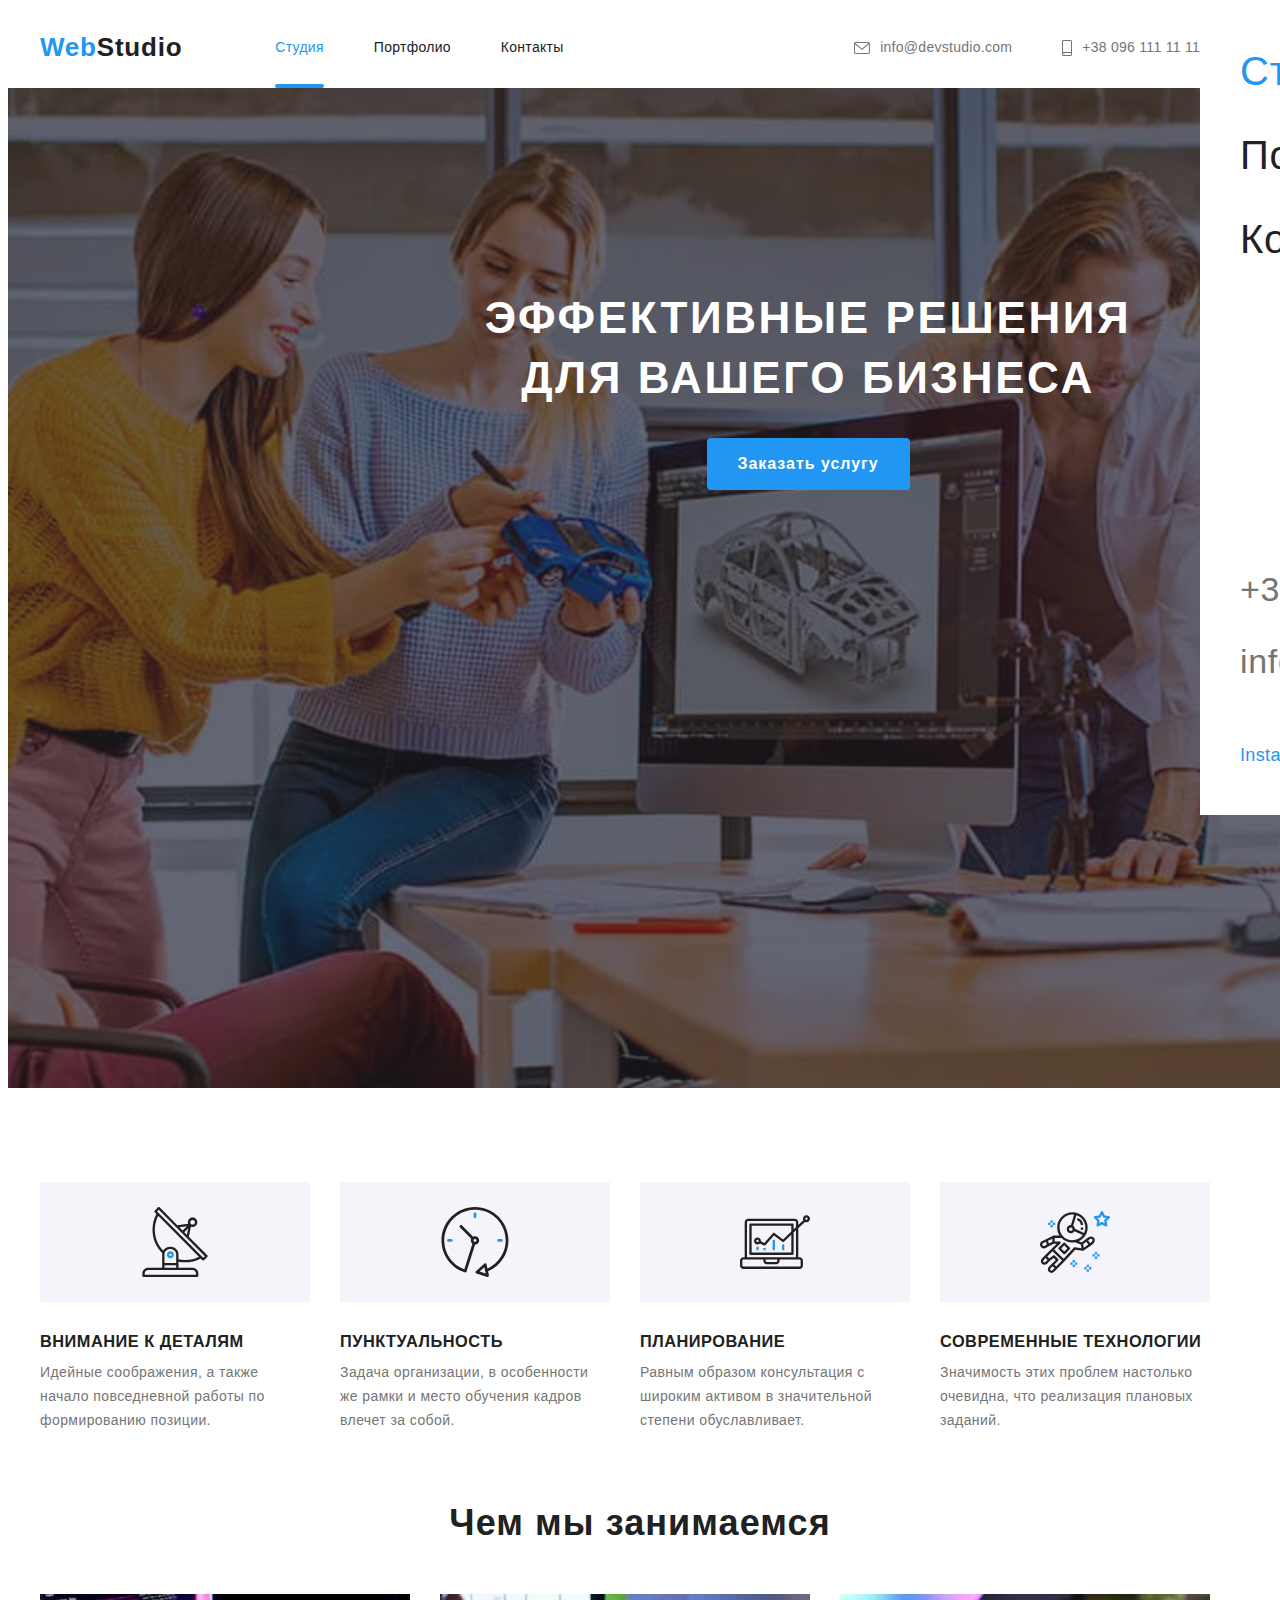
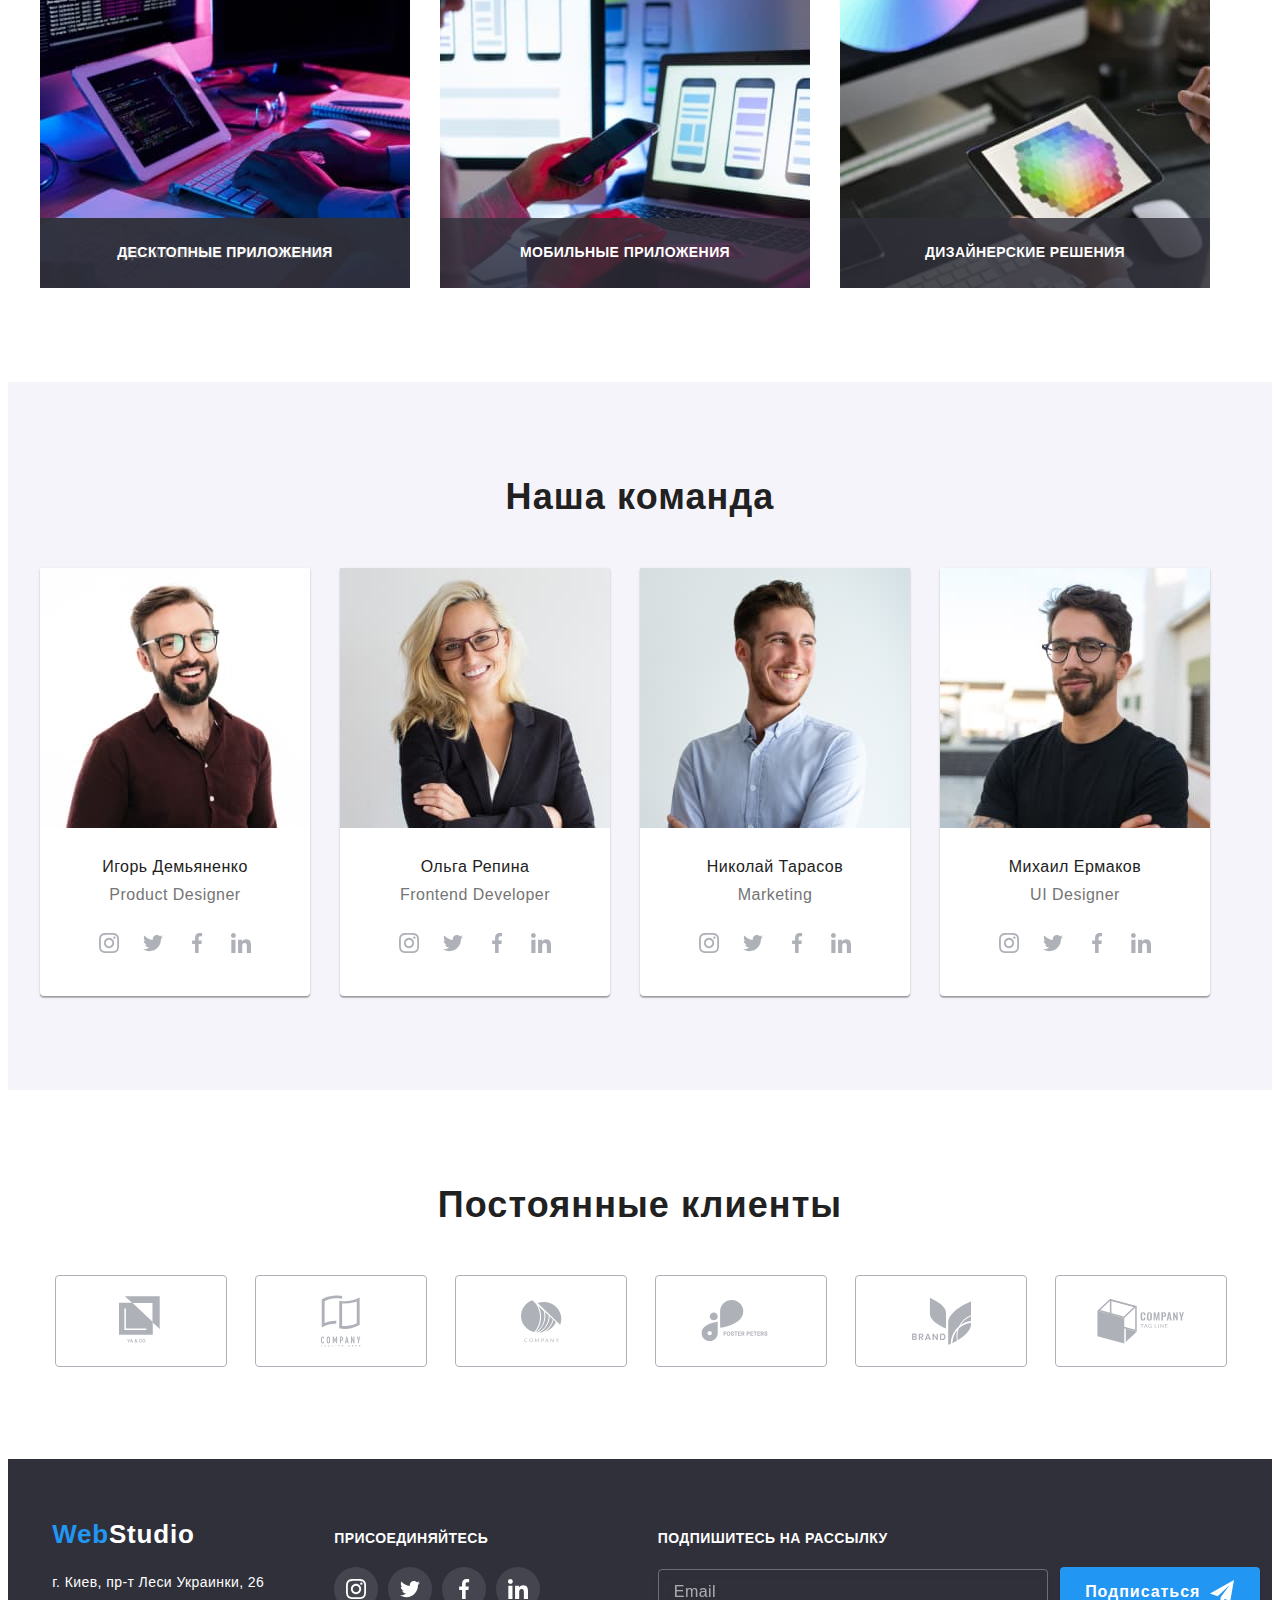
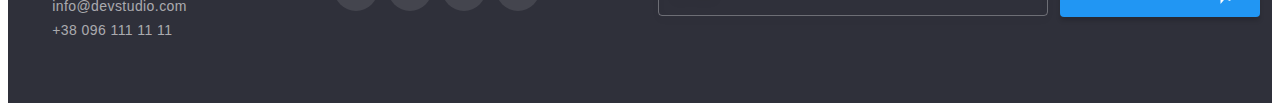
==== commit 524fc870: "mobile-menu" ====
--- a/index.html
+++ b/index.html
@@ -11,57 +11,77 @@
 </head>
 <body>
     <!-- HEADER -->
-    <!-- <header class="header">
-        <div class="page-header container">
-            <a href="#" class="logo"> <span class="logo-accent">Web</span>Studio</a>
-            <button type="button" class="header-menu-btn is-open" data-menu-button>
-                <svg class="header-menu-btn-icon" 
-                width="40px" 
-                height="40px"
-                aria-label="Переключатель мобильного меню">
-                    <use class="icon-close" href="./imeges/sprite-svg.svg#close-40"></use>
-                    <use class="icon-menu" href="./imeges/sprite-svg.svg#menu-40"></use>
-            </svg>
+    <header class="header">
+        <div class="container page-header">
+            <nav class="navigation">
+                <a href="#" class="logo"> <span class="logo-accent">Web</span>Studio</a>
+                <ul class="site-nav list">
+                    <li class="site-nav-item">
+                        <a href="#" class="link current">Студия</a>
+                    </li>
+                    <li class="site-nav-item">
+                        <a href="./portfolio.html" class="link">Портфолио</a>
+                    </li>
+                    <li class="site-nav-item">
+                        <a href="#" class="link">Контакты</a>
+                    </li>
+                </ul>
+            </nav>
+            <ul class="contacts-nav list">
+                <li class="contacts-nav-item">
+                    <a href="mailto:info@devstudio.com" class="contacts-nav-link link">
+                        <svg class="icon-mail" width="16px" height="12px">
+                            <use href="./imeges/sprite-svg.svg#icon-envelope"></use>
+                        </svg>info@devstudio.com</a>
+                </li>
+                <li class="contacts-nav-item">
+                    <a href="tel:+380961111111" class="contacts-nav-link link">
+                        <svg class="icon-phone" width="10px" height="16px">
+                            <use href="./imeges/sprite-svg.svg#icon-smartphone"></use>
+                        </svg>+38 096 111 11 11</a>
+                </li>
+            </ul>
+            <button class="burger-button" type="button" data-menu-button>
+                <svg class="burger-icon" width="40" height="40">
+                    <use href="./imeges/sprite-svg.svg#menu-40"></use>
+                </svg>
             </button>
-            <div class="header-menu is-open" data-menu>
-                    <nav class="navigation">
-                        <ul class="site-nav list">
-                            <li class="site-nav-item">
-                                <a href="index.html" class="site-nav-link current">Студия</a>
-                            </li>
-                            <li class="site-nav-item">
-                                <a href="./portfolio.html" class="site-nav-link ">Портфолио</a>
-                            </li>
-                            <li class="site-nav-item">
-                                <a href="#" class="site-nav-link">Контакты</a>
-                            </li>
-                        </ul>
-                    </nav>
-                    <div class="header-menu-contacts">
-                        <ul class="contacts-nav list">
-                            <li class="contacts-nav-item">
-                                <a href="mailto:info@devstudio.com" class="contacts-nav-link link">
-                                    <svg class="contacts-nav-icon" width="16px" height="12px">
-                                        <use href="./imeges/sprite-svg.svg#icon-envelope"></use>
-                                    </svg>info@devstudio.com</a>
-                            </li>
-                            <li class="contacts-nav-item">
-                                <a href="tel:+380961111111" class="contacts-nav-link link">
-                                    <svg class="contacts-nav-icon" width="10px" height="16px">
-                                        <use href="./imeges/sprite-svg.svg#icon-smartphone"></use>
-                                    </svg>+38 096 111 11 11</a>
-                            </li>
-                        </ul>
-                        <ul class="header-social-list list">
-                            <li class="header-social-items">Instagram</li>
-                            <li class="header-social-items">Twitter</li>
-                            <li class="header-social-items">Facebook</li>
-                            <li class="header-social-items">LinkedIn</li>
-                        </ul>
-                    </div>
-            </div>
         </div>
-    </header> -->
+        <div class="mobile-menu" data-menu>
+            <button class="mobile-close-button" type="button" data-menu-close>
+                <svg class="close-icon" width="40" height="40">
+                    <use href="./imeges/sprite-svg.svg#close-40"></use>
+                </svg>
+            </button>
+            <ul class="mobile-site-nav list">
+                <li class="mobile-site-items">
+                    <a href="#" class="mobile-site-link link current">Студия</a>
+                </li>
+                <li class="mobile-site-items">
+                    <a href="./portfolio.html" class="mobile-site-link link ">Портфолио</a>
+                </li>
+                <li class="mobile-site-items">
+                    <a href="#" class="mobile-site-link link ">Контакты</a>
+                </li>
+            </ul>
+            <div class="mobile-contacts">
+                <ul class="contacts-nav-mobile list">
+                    <li class="mobile-contacts-item">
+                        <a href="tel:+380961111111" class="mobile-contacts-link link">+38 096 111 11 11</a>
+                    </li>
+                    <li class="mobile-contacts-item">
+                        <a href="mailto:info@devstudio.com" class="mobile-contacts-link link">info@devstudio.com</a>
+                    </li>
+                </ul>
+                <ul class="mobile-social-menu list">
+                    <li class="mobile-social-text">Instagram</li>
+                    <li class="mobile-social-text">Twitter</li>
+                    <li class="mobile-social-text">Facebook</li>
+                    <li class="mobile-social-text">LinkedIn</li>
+                </ul>
+            </div>
+        </div>
+    </header>
 <main>
     <!-- HERO -->
         <section class="hero"> 
@@ -481,15 +501,15 @@
     </footer>
 
         <!-- modal -->
-<!-- <div class="backdrop is-hidden" data-modal>
+<div class="backdrop is-hidden" data-modal>
     <div class="modal">
         <button type="button" class="modal-btn-thumb" data-modal-close>
             <svg class="modal-icon-close" width="18" height="18">
                 <use href="./imeges/sprite-svg.svg#icon-close-black-18dp-2-1-1"></use>
             </svg>
         </button>
-        <!-- modal form-->
-        <!-- <form class="modal-form">
+        <!-- modal form -->
+        <form class="modal-form">
             <h2 class="modal-form-title">Оставьте свои данные, мы вам перезвоним</h2>
             <div class="modal-form-field">
                 <label class="modal-label">Имя
@@ -538,8 +558,9 @@
             </div>
         </form>
     </div>
-</div> --> 
+</div> 
+
 <script src="./js/modal.js"></script>
-<script src="./js/mobile-nav.js"></script>
+<script src="./js/mobile-menu.js"></script>
 </body>
 </html>--- a/css/main.min.css
+++ b/css/main.min.css
@@ -1,2 +1,2 @@
-:root{--main-font: "Roboto", sans-serif;--logo-font: "Raleway", sans-serif;--primary-text-color: #212121;--title-text-color: #757575;--accent-color: #2196f3;--main-bg-color: #eeeeee;--background-color: #ffffff;--main-lite-color: rgba(255, 255, 255, 0.6);--footer-bg-color: #2f303a;--main-bg-color: #f5f4fa;--icon-color: #afb1b8;--time-animation: 250ms;--bezier-animation: cubic-bezier(0.4, 0, 0.2, 1)}.visually-hidden{position:absolute;width:1px;height:1px;margin:-1px;padding:0;overflow:hidden;border:0;clip:rect(0 0 0 0)}body{font-family:"Roboto",sans-serif;font-weight:400;font-size:14px;background-color:#fff;color:#212121}.list{padding:0px;margin:0px;list-style:none}.link{text-decoration:none}h1,h2,h3,h4,p{margin:0px}img{display:block;max-width:100%;height:auto}.btn-subscribe,.modal-btn-thumb,.page-header,.navigation,.contacts-nav,.contacts-nav-link,.features-thumbs,.examples-articles,.social-link,.clients-link,.social-footer-thumbs,.social-footer-link,.footer-form,.form-field{display:-webkit-box;display:-ms-flexbox;display:flex;-webkit-box-align:center;-ms-flex-align:center;align-items:center}.container{width:100%;padding:0 15px;margin:0 auto}@media screen and (min-width: 480px){.container{width:480px}}@media screen and (min-width: 768px){.container{width:768px}}@media screen and (min-width: 1200px){.container{width:1200px}}.buttons.primary{padding:10px 30px;min-width:200px;text-align:center;border:1px solid transparent;border-radius:4px;font-size:16px;font-weight:700;line-height:1.87;letter-spacing:0.06em;cursor:pointer;background-color:#2196f3;color:#fff;-webkit-transition-property:background-color, -webkit-box-shadow;transition-property:background-color, -webkit-box-shadow;transition-property:background-color, box-shadow;transition-property:background-color, box-shadow, -webkit-box-shadow;-webkit-transition-duration:250ms;transition-duration:250ms;-webkit-transition-timing-function:cubic-bezier(0.4, 0, 0.2, 1);transition-timing-function:cubic-bezier(0.4, 0, 0.2, 1)}.buttons.primary:hover,.buttons.primary:focus{background-color:#188ce8;-webkit-box-shadow:0px 4px 4px rgba(0,0,0,0.15);box-shadow:0px 4px 4px rgba(0,0,0,0.15)}.buttons-filters{margin:0px;padding:6px 20px;min-width:73px;text-align:center;border:1px solid transparent;border-radius:4px;font-size:16px;font-weight:500;line-height:1.62;letter-spacing:0.03em;cursor:pointer;background-color:#f5f4fa;color:#212121;font-family:inherit;-webkit-transition-property:background-color, color, -webkit-box-shadow;transition-property:background-color, color, -webkit-box-shadow;transition-property:background-color, box-shadow, color;transition-property:background-color, box-shadow, color, -webkit-box-shadow;-webkit-transition-duration:250ms;transition-duration:250ms;-webkit-transition-timing-function:cubic-bezier(0.4, 0, 0.2, 1);transition-timing-function:cubic-bezier(0.4, 0, 0.2, 1)}.buttons-filters:hover,.buttons-filters:focus{background-color:#2196f3;color:#f5f4fa;-webkit-box-shadow:0px 3px 1px rgba(0,0,0,0.1),0px 1px 2px rgba(0,0,0,0.08),0px 2px 2px rgba(0,0,0,0.12);box-shadow:0px 3px 1px rgba(0,0,0,0.1),0px 1px 2px rgba(0,0,0,0.08),0px 2px 2px rgba(0,0,0,0.12)}.btn-subscribe{-webkit-box-pack:center;-ms-flex-pack:center;justify-content:center;padding:10px;min-width:200px;font-size:16px;font-weight:700;line-height:1.87;-webkit-box-align:center;-ms-flex-align:center;align-items:center;text-align:center;letter-spacing:0.06em;color:#fff;background-color:#2196f3;-webkit-box-shadow:0px 4px 4px rgba(0,0,0,0.15);box-shadow:0px 4px 4px rgba(0,0,0,0.15);border-radius:4px;border-width:0;cursor:pointer}.btn-icon{margin-left:10px}.modal-btn-thumb{position:absolute;top:8px;right:8px;-webkit-box-pack:center;-ms-flex-pack:center;justify-content:center;background-color:#fff;width:30px;height:30px;border:1px solid rgba(0,0,0,0.1);border-radius:50%;cursor:pointer;color:#000000}.modal-btn-thumb:hover,.modal-btn-thumb:focus{color:#2196f3}.modal-icon-close{fill:currentColor;-webkit-transition-property:color;transition-property:color;-webkit-transition-duration:250ms;transition-duration:250ms;-webkit-transition-timing-function:cubic-bezier(0.4, 0, 0.2, 1);transition-timing-function:cubic-bezier(0.4, 0, 0.2, 1)}.modal-btn-send{text-align:center}.btn-send{padding:10px 56px;font-size:16px;font-weight:700;line-height:1.87;letter-spacing:0.06em;min-width:200px;background-color:#2196f3;color:#fff;-webkit-box-shadow:0px 4px 4px rgba(0,0,0,0.15);box-shadow:0px 4px 4px rgba(0,0,0,0.15);border-radius:4px;border-width:0;cursor:pointer;-webkit-transition-property:background-color;transition-property:background-color;-webkit-transition-duration:250ms;transition-duration:250ms;-webkit-transition-timing-function:cubic-bezier(0.4, 0, 0.2, 1);transition-timing-function:cubic-bezier(0.4, 0, 0.2, 1)}.btn-send:focus,.btn-send:hover{background:#188ce8;-webkit-box-shadow:0px 4px 4px rgba(0,0,0,0.15);box-shadow:0px 4px 4px rgba(0,0,0,0.15)}.section-title{margin-bottom:50px;text-align:center;font-size:36px;font-weight:700;line-height:1.16;letter-spacing:0.03em}.backdrop{position:fixed;top:0;left:0;width:100%;height:100%;background-color:rgba(0,0,0,0.2);opacity:1;-webkit-transition-property:opacity;transition-property:opacity;-webkit-transition-duration:250ms;transition-duration:250ms;-webkit-transition-timing-function:cubic-bezier(0.4, 0, 0.2, 1);transition-timing-function:cubic-bezier(0.4, 0, 0.2, 1)}.backdrop.is-hidden{opacity:0;pointer-events:none}.backdrop.is-hidden .modal{-webkit-transform:translate(-50%, -50%) scale(0.9);transform:translate(-50%, -50%) scale(0.9)}.modal{position:absolute;top:50%;left:50%;-webkit-transform:translate(-50%, -50%) scale(1);transform:translate(-50%, -50%) scale(1);display:-webkit-box;display:-ms-flexbox;display:flex;-webkit-box-pack:end;-ms-flex-pack:end;justify-content:flex-end;padding:40px 40px;width:528px;height:581px;background-color:#fff;-webkit-transition-property:-webkit-transform;transition-property:-webkit-transform;transition-property:transform;transition-property:transform, -webkit-transform;-webkit-transition-duration:250ms;transition-duration:250ms;-webkit-transition-timing-function:cubic-bezier(0.4, 0, 0.2, 1);transition-timing-function:cubic-bezier(0.4, 0, 0.2, 1)}.modal-form{display:-webkit-box;display:-ms-flexbox;display:flex;-webkit-box-orient:vertical;-webkit-box-direction:normal;-ms-flex-direction:column;flex-direction:column;width:448px}.modal-form-field{margin-bottom:10px}.modal-form-title{margin-bottom:12px;font-size:20px;font-weight:700;line-height:1.15;text-align:center;letter-spacing:0.03em}.modal-label{font-size:12px;line-height:1.17;letter-spacing:0.01em;color:#757575}.modal-input-thumb{position:relative;display:block;margin-top:4px;color:#000000}.modal-input{display:block;margin:0;padding:11px 40px;width:100%;border:1px solid rgba(33,33,33,0.2);border-radius:4px;-webkit-transition:border-color;transition:border-color;-webkit-transition-duration:250ms;transition-duration:250ms;-webkit-transition-timing-function:cubic-bezier(0.4, 0, 0.2, 1);transition-timing-function:cubic-bezier(0.4, 0, 0.2, 1)}.modal-input:focus,.modal-input:hover{outline:none;border-color:#2196f3}.modal-icon{position:absolute;top:50%;left:15px;-webkit-transform:translateY(-50%);transform:translateY(-50%);fill:currentColor;-webkit-transition-property:fill;transition-property:fill;-webkit-transition-duration:250ms;transition-duration:250ms;-webkit-transition-timing-function:cubic-bezier(0.4, 0, 0.2, 1);transition-timing-function:cubic-bezier(0.4, 0, 0.2, 1)}.modal-input:focus+.modal-icon,.modal-input:hover+.modal-icon{fill:#2196f3}.modal-textarea{margin-bottom:20px}.textarea-thumb{margin-top:4px;display:block}.textarea-field{padding:11px 16px;resize:none;width:448px;height:120px;line-height:1.14;letter-spacing:0.01em;border:1px solid rgba(33,33,33,0.2);border-radius:4px;-webkit-transition:border-color;transition:border-color;-webkit-transition-duration:250ms;transition-duration:250ms;-webkit-transition-timing-function:cubic-bezier(0.4, 0, 0.2, 1);transition-timing-function:cubic-bezier(0.4, 0, 0.2, 1)}.textarea-field:focus,.textarea-field:hover{outline:none;border-color:#2196f3}.textarea-field::-webkit-input-placeholder{color:rgba(117,117,117,0.5)}.textarea-field:-ms-input-placeholder{color:rgba(117,117,117,0.5)}.textarea-field::-ms-input-placeholder{color:rgba(117,117,117,0.5)}.textarea-field::placeholder{color:rgba(117,117,117,0.5)}.checkbox{position:absolute;width:1px;height:1px;margin:-1px;padding:0;overflow:hidden;border:0;clip:rect(0 0 0 0)}.modal-checkbox{position:relative;margin-bottom:28px}.modal-label-checkbox{display:block;text-align:center;padding-left:10px;line-height:1.71;letter-spacing:0.03em;color:#757575}.modal-label-checkbox::before{position:absolute;content:" ";display:inline-block;top:50%;left:7px;-webkit-transform:translateY(-50%);transform:translateY(-50%);width:16px;height:15px;border:2px solid #212121;border-radius:2px;margin-right:7px}.checkbox:checked+.modal-label-checkbox::before{background-color:#2196f3;background-image:url(../imeges/checkbox/icon-check.svg);background-size:contain;background-origin:border-box;border-color:#2196f3}.checkbox:focus+.checkbox:checked+.modal-label-checkbox::before{border-color:#2196f3}.conditios{line-height:1.71;letter-spacing:0.03em;color:#2196f3}.logo{display:block;padding-top:24px;padding-bottom:24px;margin-right:93px;font-family:"Raleway",sans-serif;font-size:26px;font-weight:700;line-height:1.19;letter-spacing:0.03em;text-decoration:none;cursor:pointer;color:#212121}.logo-accent{font-family:"Raleway",sans-serif;font-size:26px;font-weight:700;line-height:1.23;letter-spacing:0.03em;color:#2196f3}.site-nav{display:-webkit-box;display:-ms-flexbox;display:flex}.site-nav .link{display:block;padding-top:32px;padding-bottom:32px;font-weight:500;line-height:1.14;letter-spacing:0.02em;text-decoration:none;color:#212121;-webkit-transition-property:color;transition-property:color;-webkit-transition-duration:250ms;transition-duration:250ms;-webkit-transition-timing-function:cubic-bezier(0.4, 0, 0.2, 1);transition-timing-function:cubic-bezier(0.4, 0, 0.2, 1)}.site-nav .link:hover,.site-nav .link:focus{color:#2196f3;fill:#2196f3}.site-nav .link.current{position:relative;color:#2196f3}.site-nav .link.current::after{content:"";position:absolute;left:0;bottom:0;display:block;width:100%;height:4px;background-color:#2196f3;border-radius:2px}.site-nav-item:not(:last-child){margin-right:50px}.contacts-nav{margin-left:auto}.contacts-nav-item:not(:last-child){margin-right:50px}.contacts-nav-link{padding-top:32px;padding-bottom:32px;-webkit-box-pack:center;-ms-flex-pack:center;justify-content:center;font-weight:500;line-height:1.14;letter-spacing:0.02em;color:#757575;-webkit-transition-property:color;transition-property:color;-webkit-transition-duration:250ms;transition-duration:250ms;-webkit-transition-timing-function:cubic-bezier(0.4, 0, 0.2, 1);transition-timing-function:cubic-bezier(0.4, 0, 0.2, 1)}.contacts-nav-link:hover,.contacts-nav-link:focus{color:#2196f3;fill:#2196f3}.icon-mail{display:block;margin-right:10px;fill:currentColor;-webkit-transition-property:fill;transition-property:fill;-webkit-transition-duration:250ms;transition-duration:250ms;-webkit-transition-timing-function:cubic-bezier(0.4, 0, 0.2, 1);transition-timing-function:cubic-bezier(0.4, 0, 0.2, 1)}.icon-phone{display:block;margin-right:10px;fill:currentColor;-webkit-transition-property:fill;transition-property:fill;-webkit-transition-duration:250ms;transition-duration:250ms;-webkit-transition-timing-function:cubic-bezier(0.4, 0, 0.2, 1);transition-timing-function:cubic-bezier(0.4, 0, 0.2, 1)}.hero{padding-top:118px;padding-bottom:118px;text-align:center;margin:0 auto;width:480px;height:400px;background-image:-webkit-gradient(linear, left top, left bottom, from(rgba(47,48,58,0.4)), to(rgba(47,48,58,0.4))),url(../../../imeges/bg-mob.jpg);background-image:linear-gradient(rgba(47,48,58,0.4), rgba(47,48,58,0.4)),url(../../../imeges/bg-mob.jpg);background-repeat:no-repeat;background-position:center;background-size:cover;background-color:#c4c4c4}@media screen and (min-device-pixel-ratio: 2) and (min-width: 480px), screen and (-webkit-min-device-pixel-ratio: 2) and (min-width: 480px), screen and (min-resolution: 192dpi) and (min-width: 480px), screen and (min-resolution: 2dppx) and (min-width: 480px){.hero{background-image:url(../../../imeges/bg-tablet@2x.jpg)}}@media screen and (min-width: 768px){.hero{padding-top:118px;padding-bottom:118px;width:768px;height:400px;background-image:-webkit-gradient(linear, left top, left bottom, from(rgba(47,48,58,0.4)), to(rgba(47,48,58,0.4))),url(../../../imeges/bg-tablet.jpg);background-image:linear-gradient(rgba(47,48,58,0.4), rgba(47,48,58,0.4)),url(../../../imeges/bg-tablet.jpg)}}@media screen and (min-width: 768px) and (min-device-pixel-ratio: 2) and (min-width: 768px), screen and (min-width: 768px) and (-webkit-min-device-pixel-ratio: 2) and (min-width: 768px), screen and (min-width: 768px) and (min-resolution: 192dpi) and (min-width: 768px), screen and (min-width: 768px) and (min-resolution: 2dppx) and (min-width: 768px){.hero{background-image:-webkit-gradient(linear, left top, left bottom, from(rgba(47,48,58,0.4)), to(rgba(47,48,58,0.4))),url(../../../imeges/bg-tablet@2x.jpg);background-image:linear-gradient(rgba(47,48,58,0.4), rgba(47,48,58,0.4)),url(../../../imeges/bg-tablet@2x.jpg)}}@media screen and (min-width: 1200px){.hero{padding-top:200px;padding-bottom:200px;width:1600px;height:600px;background-image:-webkit-gradient(linear, left top, left bottom, from(rgba(47,48,58,0.4)), to(rgba(47,48,58,0.4))),url(../../../imeges/bg-descktop.jpg);background-image:linear-gradient(rgba(47,48,58,0.4), rgba(47,48,58,0.4)),url(../../../imeges/bg-descktop.jpg);background-repeat:no-repeat;background-position:center;background-size:cover}}@media screen and (min-width: 1200px) and (min-device-pixel-ratio: 2) and (min-width: 1200px), screen and (min-width: 1200px) and (-webkit-min-device-pixel-ratio: 2) and (min-width: 1200px), screen and (min-width: 1200px) and (min-resolution: 192dpi) and (min-width: 1200px), screen and (min-width: 1200px) and (min-resolution: 2dppx) and (min-width: 1200px){.hero{background-image:-webkit-gradient(linear, left top, left bottom, from(rgba(47,48,58,0.4)), to(rgba(47,48,58,0.4))),url(../../../imeges/bg-descktop@2x.jpg);background-image:linear-gradient(rgba(47,48,58,0.4), rgba(47,48,58,0.4)),url(../../../imeges/bg-descktop@2x.jpg)}}.hero-title{font-size:26px;font-weight:900;line-height:1.62;letter-spacing:0.06em;text-transform:uppercase;color:#fff;margin-left:auto;margin-right:auto;margin-bottom:30px;max-width:360px}@media screen and (min-width: 768px){.hero-title{max-width:360px}}@media screen and (min-width: 1200px){.hero-title{max-width:696px;font-size:44px;font-weight:900;line-height:1.36}}.section-features{padding-top:60px;padding-bottom:60px}@media screen and (min-width: 1200px){.section-features{padding-top:94px;padding-bottom:94px}}.features{margin:-15px}@media screen and (min-width: 768px){.features{display:-webkit-box;display:-ms-flexbox;display:flex;-ms-flex-wrap:wrap;flex-wrap:wrap;min-height:251px}}@media screen and (min-width: 1200px){.features{-ms-flex-wrap:nowrap;flex-wrap:nowrap}}.features-items{width:450px;height:226px;margin:15px}@media screen and (min-width: 768px){.features-items{width:calc((100% - 60px) / 2)}}@media screen and (min-width: 1200px){.features-items{width:270px}}.features-thumbs{-webkit-box-pack:center;-ms-flex-pack:center;justify-content:center;margin-bottom:30px;width:100%;height:120px;background-color:#f5f4fa}.features-title{text-align:center;margin-bottom:10px;font-weight:700;line-height:1.14;letter-spacing:0.03em;text-transform:uppercase}@media screen and (min-width: 768px){.features-title{text-align:left}}.features-text{line-height:1.71;letter-spacing:0.03em;color:#757575}.section-examples{padding-bottom:94px}@media screen and (max-width: 1200px){.section-examples{display:none}}.examples{display:-webkit-box;display:-ms-flexbox;display:flex}.examples-item{position:relative}.examples-item:not(:last-child){margin-right:30px}.examples-articles{position:absolute;bottom:0;right:0;-webkit-box-pack:center;-ms-flex-pack:center;justify-content:center;width:370px;height:70px;background-color:rgba(47,48,58,0.8)}.examples-articles-text{font-size:14px;font-weight:700;line-height:1.14;letter-spacing:0.03em;text-transform:uppercase;color:#fff}.section-wokers{padding-top:60px;padding-bottom:60px;background-color:#f5f4fa}@media screen and (min-width: 1200px){.section-wokers{padding-top:94px;padding-bottom:94px}}.team{margin:-15px}@media screen and (min-width: 768px){.team{display:-webkit-box;display:-ms-flexbox;display:flex;-ms-flex-wrap:wrap;flex-wrap:wrap}}@media screen and (min-width: 1200px){.team{-ms-flex-wrap:nowrap;flex-wrap:nowrap}}.team-item{width:450px;height:622px;border-radius:0px 0px 4px 4px;background-color:#fff;-webkit-box-shadow:0px 1px 3px rgba(0,0,0,0.12),0px 1px 1px rgba(0,0,0,0.14),0px 2px 1px rgba(0,0,0,0.2);box-shadow:0px 1px 3px rgba(0,0,0,0.12),0px 1px 1px rgba(0,0,0,0.14),0px 2px 1px rgba(0,0,0,0.2);margin:15px}@media screen and (min-width: 768px){.team-item{width:354px;height:536px}}@media screen and (min-width: 1200px){.team-item{width:270px;height:428px}}.card-description{padding-top:30px;padding-bottom:30px;padding-left:32px;padding-right:32px}.card-description-title{margin-bottom:10px;font-weight:500;font-size:16px;line-height:1.187;letter-spacing:0.03em;text-align:center}.card-description-text{margin-bottom:16px;font-size:16px;line-height:1.187;letter-spacing:0.03em;text-align:center;color:#757575}.social-thumbs{display:-webkit-box;display:-ms-flexbox;display:flex;-webkit-box-pack:center;-ms-flex-pack:center;justify-content:center;width:206px;margin-left:auto;margin-right:auto}.social-link{-webkit-box-pack:center;-ms-flex-pack:center;justify-content:center;color:#afb1b8;width:100%;height:100%;border-radius:50%;-webkit-transition-property:background-color, color;transition-property:background-color, color;-webkit-transition-duration:250ms;transition-duration:250ms;-webkit-transition-timing-function:cubic-bezier(0.4, 0, 0.2, 1);transition-timing-function:cubic-bezier(0.4, 0, 0.2, 1)}.social-link:hover,.social-link:focus{background-color:#2196f3;color:#fff}.social-icons{fill:currentColor}.social-items{width:44px;height:44px}.clients{padding-top:60px;padding-bottom:60px}@media screen and (min-width: 1200px){.clients{padding-top:94px;padding-bottom:94px}}.clients-list{display:-webkit-box;display:-ms-flexbox;display:flex;-webkit-box-pack:center;-ms-flex-pack:center;justify-content:center;-ms-flex-wrap:wrap;flex-wrap:wrap;margin:-15px}.clients-link{-webkit-box-pack:center;-ms-flex-pack:center;justify-content:center;width:100%;height:100%;border:1px solid #afb1b8;border-radius:4px;color:#afb1b8;-webkit-transition-property:border-color;transition-property:border-color;-webkit-transition-duration:250ms;transition-duration:250ms;-webkit-transition-timing-function:cubic-bezier(0.4, 0, 0.2, 1);transition-timing-function:cubic-bezier(0.4, 0, 0.2, 1)}.clients-link:hover,.clients-link:focus{fill:#2196f3;border-color:#2196f3}.client-items{fill:currentColor;-webkit-transition-property:fill;transition-property:fill;-webkit-transition-duration:250ms;transition-duration:250ms;-webkit-transition-timing-function:cubic-bezier(0.4, 0, 0.2, 1);transition-timing-function:cubic-bezier(0.4, 0, 0.2, 1)}.clients-link:hover .client-items,.clients-link:focus .client-items{fill:#2196f3;border-color:#2196f3}.clients-thumbs{width:170px;height:90px;margin:15px}.footer-contacts{padding-top:60px;padding-bottom:60px;background-color:#2f303a}.container.footer{text-align:center}@media screen and (min-width: 1200px){.container.footer{display:-webkit-box;display:-ms-flexbox;display:flex;-webkit-box-align:baseline;-ms-flex-align:baseline;align-items:baseline;-ms-flex-pack:distribute;justify-content:space-around;text-align:left}}.footer-logo{display:block;font-size:26px;font-weight:700;line-height:1.19;letter-spacing:0.03em;color:#fff;font-family:"Raleway",sans-serif;text-decoration:none;margin-bottom:20px}@media screen and (min-width: 768px){.footer-media{display:-webkit-box;display:-ms-flexbox;display:flex;-webkit-box-pack:justify;-ms-flex-pack:justify;justify-content:space-between;-webkit-box-align:baseline;-ms-flex-align:baseline;align-items:baseline}}.footer-adress{margin-bottom:60px}@media screen and (min-width: 1200px){.footer-adress:not(:last-child){margin-bottom:0;margin-right:70px}}.adress .adress-map{line-height:1.71;letter-spacing:0.03em;color:#fff;font-style:normal;text-decoration:none;-webkit-transition-property:color;transition-property:color;-webkit-transition-duration:250ms;transition-duration:250ms;-webkit-transition-timing-function:cubic-bezier(0.4, 0, 0.2, 1);transition-timing-function:cubic-bezier(0.4, 0, 0.2, 1)}.adress .adress-map:hover,.adress .adress-map:focus{color:#2196f3}.adress .adress-link{line-height:1.71;letter-spacing:0.03em;color:rgba(255,255,255,0.6);font-style:normal;text-decoration:none}.adress .adress-link:hover,.adress .adress-link:focus{color:#2196f3}.social-footer{margin-bottom:60px}@media screen and (min-width: 1200px){.social-footer{margin-right:93px;margin-bottom:0;min-width:206px;height:80px}}.social-footer-text{margin-bottom:20px;font-size:14px;font-weight:700;line-height:1.14;letter-spacing:0.03em;text-transform:uppercase;color:#fff}.social-footer-thumbs{-webkit-box-pack:center;-ms-flex-pack:center;justify-content:center}@media screen and (min-width: 1200px){.social-footer-thumbs{-webkit-box-pack:justify;-ms-flex-pack:justify;justify-content:space-between}}.social-footer-link{-webkit-box-pack:center;-ms-flex-pack:center;justify-content:center;width:100%;height:100%;background-color:rgba(255,255,255,0.1);border-radius:50%;color:#fff;-webkit-transition-property:background-color;transition-property:background-color;-webkit-transition-duration:250ms;transition-duration:250ms;-webkit-transition-timing-function:cubic-bezier(0.4, 0, 0.2, 1);transition-timing-function:cubic-bezier(0.4, 0, 0.2, 1)}.social-footer-link:hover,.social-footer-link:focus{background-color:#2196f3}.social-footer-items{width:44px;height:44px}.social-footer-items:not(:last-child){margin-right:10px}.social-footer-icons{fill:currentColor}.subscribe-footer{text-align:center}@media screen and (min-width: 1200px){.subscribe-footer{text-align:left}}.subscribe-footer-text{margin-bottom:20px;font-size:14px;font-weight:700;line-height:1.14;letter-spacing:0.03em;text-transform:uppercase;color:#fff}.footer-form{-webkit-box-orient:vertical;-webkit-box-direction:normal;-ms-flex-direction:column;flex-direction:column}@media screen and (min-width: 1200px){.footer-form{-webkit-box-orient:horizontal;-webkit-box-direction:normal;-ms-flex-direction:row;flex-direction:row;width:570px}}.form-field{-webkit-box-orient:vertical;-webkit-box-direction:normal;-ms-flex-direction:column;flex-direction:column;margin-bottom:20px}.form-field .form-field-input::-webkit-input-placeholder{font-size:16px;font-weight:400;line-height:1.25;-webkit-box-align:center;align-items:center;letter-spacing:0.03em;color:rgba(255,255,255,0.6)}.form-field .form-field-input:-ms-input-placeholder{font-size:16px;font-weight:400;line-height:1.25;-ms-flex-align:center;align-items:center;letter-spacing:0.03em;color:rgba(255,255,255,0.6)}.form-field .form-field-input::-ms-input-placeholder{font-size:16px;font-weight:400;line-height:1.25;-ms-flex-align:center;align-items:center;letter-spacing:0.03em;color:rgba(255,255,255,0.6)}.form-field .form-field-input::placeholder{font-size:16px;font-weight:400;line-height:1.25;-webkit-box-align:center;-ms-flex-align:center;align-items:center;letter-spacing:0.03em;color:rgba(255,255,255,0.6)}@media screen and (min-width: 1200px){.form-field{margin-bottom:0;margin-right:12px;-webkit-box-orient:horizontal;-webkit-box-direction:normal;-ms-flex-direction:row;flex-direction:row;-webkit-box-align:center;-ms-flex-align:center;align-items:center}}.form-field-input{display:-webkit-box;display:-ms-flexbox;display:flex;margin:0;padding:15px;width:358px;color:#fff;background-color:transparent;border:1px solid rgba(255,255,255,0.3);-webkit-filter:drop-shadow(0px 4px 4px rgba(0,0,0,0.15));filter:drop-shadow(0px 4px 4px rgba(0,0,0,0.15));border-radius:4px}
+:root{--main-font: "Roboto", sans-serif;--logo-font: "Raleway", sans-serif;--primary-text-color: #212121;--title-text-color: #757575;--accent-color: #2196f3;--main-bg-color: #eeeeee;--background-color: #ffffff;--main-lite-color: rgba(255, 255, 255, 0.6);--footer-bg-color: #2f303a;--main-bg-color: #f5f4fa;--icon-color: #afb1b8;--time-animation: 250ms;--bezier-animation: cubic-bezier(0.4, 0, 0.2, 1)}.visually-hidden{position:absolute;width:1px;height:1px;margin:-1px;padding:0;overflow:hidden;border:0;clip:rect(0 0 0 0)}body{font-family:"Roboto",sans-serif;font-weight:400;font-size:14px;background-color:#fff;color:#212121}.list{padding:0px;margin:0px;list-style:none}.link{text-decoration:none}h1,h2,h3,h4,p{margin:0px}img{display:block;max-width:100%;height:auto}.btn-subscribe,.modal-btn-thumb,.page-header,.contacts-nav,.contacts-nav-link,.features-thumbs,.examples-articles,.social-link,.clients-link,.social-footer-thumbs,.social-footer-link,.footer-form,.form-field{display:-webkit-box;display:-ms-flexbox;display:flex;-webkit-box-align:center;-ms-flex-align:center;align-items:center}.container{width:100%;padding:0 15px;margin:0 auto}@media screen and (min-width: 480px){.container{width:480px}}@media screen and (min-width: 768px){.container{width:768px}}@media screen and (min-width: 1200px){.container{width:1200px}}.burger-button,.mobile-close-button{padding:0;border:none;background-color:transparent}.mobile-close-button{position:absolute;top:10px;right:15px}.burger-button:hover,.burger-button:focus,.mobile-close-button:hover,.mobile-close-button:focus{color:#2196f3}.buttons.primary{padding:10px 30px;min-width:200px;text-align:center;border:1px solid transparent;border-radius:4px;font-size:16px;font-weight:700;line-height:1.87;letter-spacing:0.06em;cursor:pointer;background-color:#2196f3;color:#fff;-webkit-transition-property:background-color, -webkit-box-shadow;transition-property:background-color, -webkit-box-shadow;transition-property:background-color, box-shadow;transition-property:background-color, box-shadow, -webkit-box-shadow;-webkit-transition-duration:250ms;transition-duration:250ms;-webkit-transition-timing-function:cubic-bezier(0.4, 0, 0.2, 1);transition-timing-function:cubic-bezier(0.4, 0, 0.2, 1)}.buttons.primary:hover,.buttons.primary:focus{background-color:#188ce8;-webkit-box-shadow:0px 4px 4px rgba(0,0,0,0.15);box-shadow:0px 4px 4px rgba(0,0,0,0.15)}.buttons-filters{margin:0px;padding:6px 20px;min-width:73px;text-align:center;border:1px solid transparent;border-radius:4px;font-size:16px;font-weight:500;line-height:1.62;letter-spacing:0.03em;cursor:pointer;background-color:#f5f4fa;color:#212121;font-family:inherit;-webkit-transition-property:background-color, color, -webkit-box-shadow;transition-property:background-color, color, -webkit-box-shadow;transition-property:background-color, box-shadow, color;transition-property:background-color, box-shadow, color, -webkit-box-shadow;-webkit-transition-duration:250ms;transition-duration:250ms;-webkit-transition-timing-function:cubic-bezier(0.4, 0, 0.2, 1);transition-timing-function:cubic-bezier(0.4, 0, 0.2, 1)}.buttons-filters:hover,.buttons-filters:focus{background-color:#2196f3;color:#f5f4fa;-webkit-box-shadow:0px 3px 1px rgba(0,0,0,0.1),0px 1px 2px rgba(0,0,0,0.08),0px 2px 2px rgba(0,0,0,0.12);box-shadow:0px 3px 1px rgba(0,0,0,0.1),0px 1px 2px rgba(0,0,0,0.08),0px 2px 2px rgba(0,0,0,0.12)}.btn-subscribe{-webkit-box-pack:center;-ms-flex-pack:center;justify-content:center;padding:10px;min-width:200px;font-size:16px;font-weight:700;line-height:1.87;-webkit-box-align:center;-ms-flex-align:center;align-items:center;text-align:center;letter-spacing:0.06em;color:#fff;background-color:#2196f3;-webkit-box-shadow:0px 4px 4px rgba(0,0,0,0.15);box-shadow:0px 4px 4px rgba(0,0,0,0.15);border-radius:4px;border-width:0;cursor:pointer}.btn-icon{margin-left:10px}.modal-btn-thumb{position:absolute;top:8px;right:8px;-webkit-box-pack:center;-ms-flex-pack:center;justify-content:center;background-color:#fff;width:30px;height:30px;border:1px solid rgba(0,0,0,0.1);border-radius:50%;cursor:pointer;color:#000000}.modal-btn-thumb:hover,.modal-btn-thumb:focus{color:#2196f3}.modal-icon-close{fill:currentColor;-webkit-transition-property:color;transition-property:color;-webkit-transition-duration:250ms;transition-duration:250ms;-webkit-transition-timing-function:cubic-bezier(0.4, 0, 0.2, 1);transition-timing-function:cubic-bezier(0.4, 0, 0.2, 1)}.modal-btn-send{text-align:center}.btn-send{padding:10px 56px;font-size:16px;font-weight:700;line-height:1.87;letter-spacing:0.06em;min-width:200px;background-color:#2196f3;color:#fff;-webkit-box-shadow:0px 4px 4px rgba(0,0,0,0.15);box-shadow:0px 4px 4px rgba(0,0,0,0.15);border-radius:4px;border-width:0;cursor:pointer;-webkit-transition-property:background-color;transition-property:background-color;-webkit-transition-duration:250ms;transition-duration:250ms;-webkit-transition-timing-function:cubic-bezier(0.4, 0, 0.2, 1);transition-timing-function:cubic-bezier(0.4, 0, 0.2, 1)}.btn-send:focus,.btn-send:hover{background:#188ce8;-webkit-box-shadow:0px 4px 4px rgba(0,0,0,0.15);box-shadow:0px 4px 4px rgba(0,0,0,0.15)}.section-title{margin-bottom:50px;text-align:center;font-size:36px;font-weight:700;line-height:1.16;letter-spacing:0.03em}.backdrop{position:fixed;top:0;left:0;width:100%;height:100%;background-color:rgba(0,0,0,0.2);opacity:1;-webkit-transition-property:opacity;transition-property:opacity;-webkit-transition-duration:250ms;transition-duration:250ms;-webkit-transition-timing-function:cubic-bezier(0.4, 0, 0.2, 1);transition-timing-function:cubic-bezier(0.4, 0, 0.2, 1)}.backdrop.is-hidden{opacity:0;pointer-events:none}.backdrop.is-hidden .modal{-webkit-transform:translate(-50%, -50%) scale(0.9);transform:translate(-50%, -50%) scale(0.9)}.modal{position:absolute;top:50%;left:50%;-webkit-transform:translate(-50%, -50%) scale(1);transform:translate(-50%, -50%) scale(1);display:-webkit-box;display:-ms-flexbox;display:flex;-webkit-box-pack:end;-ms-flex-pack:end;justify-content:flex-end;padding:40px 40px;width:528px;height:581px;background-color:#fff;-webkit-transition-property:-webkit-transform;transition-property:-webkit-transform;transition-property:transform;transition-property:transform, -webkit-transform;-webkit-transition-duration:250ms;transition-duration:250ms;-webkit-transition-timing-function:cubic-bezier(0.4, 0, 0.2, 1);transition-timing-function:cubic-bezier(0.4, 0, 0.2, 1)}.modal-form{display:-webkit-box;display:-ms-flexbox;display:flex;-webkit-box-orient:vertical;-webkit-box-direction:normal;-ms-flex-direction:column;flex-direction:column;width:448px}.modal-form-field{margin-bottom:10px}.modal-form-title{margin-bottom:12px;font-size:20px;font-weight:700;line-height:1.15;text-align:center;letter-spacing:0.03em}.modal-label{font-size:12px;line-height:1.17;letter-spacing:0.01em;color:#757575}.modal-input-thumb{position:relative;display:block;margin-top:4px;color:#000000}.modal-input{display:block;margin:0;padding:11px 40px;width:100%;border:1px solid rgba(33,33,33,0.2);border-radius:4px;-webkit-transition:border-color;transition:border-color;-webkit-transition-duration:250ms;transition-duration:250ms;-webkit-transition-timing-function:cubic-bezier(0.4, 0, 0.2, 1);transition-timing-function:cubic-bezier(0.4, 0, 0.2, 1)}.modal-input:focus,.modal-input:hover{outline:none;border-color:#2196f3}.modal-icon{position:absolute;top:50%;left:15px;-webkit-transform:translateY(-50%);transform:translateY(-50%);fill:currentColor;-webkit-transition-property:fill;transition-property:fill;-webkit-transition-duration:250ms;transition-duration:250ms;-webkit-transition-timing-function:cubic-bezier(0.4, 0, 0.2, 1);transition-timing-function:cubic-bezier(0.4, 0, 0.2, 1)}.modal-input:focus+.modal-icon,.modal-input:hover+.modal-icon{fill:#2196f3}.modal-textarea{margin-bottom:20px}.textarea-thumb{margin-top:4px;display:block}.textarea-field{padding:11px 16px;resize:none;width:448px;height:120px;line-height:1.14;letter-spacing:0.01em;border:1px solid rgba(33,33,33,0.2);border-radius:4px;-webkit-transition:border-color;transition:border-color;-webkit-transition-duration:250ms;transition-duration:250ms;-webkit-transition-timing-function:cubic-bezier(0.4, 0, 0.2, 1);transition-timing-function:cubic-bezier(0.4, 0, 0.2, 1)}.textarea-field:focus,.textarea-field:hover{outline:none;border-color:#2196f3}.textarea-field::-webkit-input-placeholder{color:rgba(117,117,117,0.5)}.textarea-field:-ms-input-placeholder{color:rgba(117,117,117,0.5)}.textarea-field::-ms-input-placeholder{color:rgba(117,117,117,0.5)}.textarea-field::placeholder{color:rgba(117,117,117,0.5)}.checkbox{position:absolute;width:1px;height:1px;margin:-1px;padding:0;overflow:hidden;border:0;clip:rect(0 0 0 0)}.modal-checkbox{position:relative;margin-bottom:28px}.modal-label-checkbox{display:block;text-align:center;padding-left:10px;line-height:1.71;letter-spacing:0.03em;color:#757575}.modal-label-checkbox::before{position:absolute;content:" ";display:inline-block;top:50%;left:7px;-webkit-transform:translateY(-50%);transform:translateY(-50%);width:16px;height:15px;border:2px solid #212121;border-radius:2px;margin-right:7px}.checkbox:checked+.modal-label-checkbox::before{background-color:#2196f3;background-image:url(../imeges/checkbox/icon-check.svg);background-size:contain;background-origin:border-box;border-color:#2196f3}.checkbox:focus+.checkbox:checked+.modal-label-checkbox::before{border-color:#2196f3}.conditios{line-height:1.71;letter-spacing:0.03em;color:#2196f3}.page-header{-webkit-box-pack:justify;-ms-flex-pack:justify;justify-content:space-between;-webkit-box-align:center;-ms-flex-align:center;align-items:center}@media screen and (min-width: 768px){.navigation{display:-webkit-box;display:-ms-flexbox;display:flex;-webkit-box-align:center;-ms-flex-align:center;align-items:center}}.logo{display:block;padding-top:24px;padding-bottom:24px;margin-right:93px;font-family:"Raleway",sans-serif;font-size:26px;font-weight:700;line-height:1.19;letter-spacing:0.03em;text-decoration:none;cursor:pointer;color:#212121}.logo-accent{font-family:"Raleway",sans-serif;font-size:26px;font-weight:700;line-height:1.23;letter-spacing:0.03em;color:#2196f3}.site-nav{display:-webkit-box;display:-ms-flexbox;display:flex}@media screen and (max-width: 767px){.site-nav{display:none}}.site-nav .link{display:block;padding-top:32px;padding-bottom:32px;font-weight:500;line-height:1.14;letter-spacing:0.02em;text-decoration:none;color:#212121;-webkit-transition-property:color;transition-property:color;-webkit-transition-duration:250ms;transition-duration:250ms;-webkit-transition-timing-function:cubic-bezier(0.4, 0, 0.2, 1);transition-timing-function:cubic-bezier(0.4, 0, 0.2, 1)}.site-nav .link:hover,.site-nav .link:focus{color:#2196f3;fill:#2196f3}.site-nav .link.current{position:relative;color:#2196f3}.site-nav .link.current::after{content:"";position:absolute;left:0;bottom:0;display:block;width:100%;height:4px;background-color:#2196f3;border-radius:2px}.site-nav-item:not(:last-child){margin-right:50px}.contacts-nav{margin-left:auto}@media screen and (max-width: 767px){.contacts-nav{display:none}}.contacts-nav-item:not(:last-child){margin-right:50px}.contacts-nav-link{padding-top:32px;padding-bottom:32px;-webkit-box-pack:center;-ms-flex-pack:center;justify-content:center;font-weight:500;line-height:1.14;letter-spacing:0.02em;color:#757575;-webkit-transition-property:color;transition-property:color;-webkit-transition-duration:250ms;transition-duration:250ms;-webkit-transition-timing-function:cubic-bezier(0.4, 0, 0.2, 1);transition-timing-function:cubic-bezier(0.4, 0, 0.2, 1)}.contacts-nav-link:hover,.contacts-nav-link:focus{color:#2196f3;fill:#2196f3}.icon-mail{display:block;margin-right:10px;fill:currentColor;-webkit-transition-property:fill;transition-property:fill;-webkit-transition-duration:250ms;transition-duration:250ms;-webkit-transition-timing-function:cubic-bezier(0.4, 0, 0.2, 1);transition-timing-function:cubic-bezier(0.4, 0, 0.2, 1)}.icon-phone{display:block;margin-right:10px;fill:currentColor;-webkit-transition-property:fill;transition-property:fill;-webkit-transition-duration:250ms;transition-duration:250ms;-webkit-transition-timing-function:cubic-bezier(0.4, 0, 0.2, 1);transition-timing-function:cubic-bezier(0.4, 0, 0.2, 1)}.mobile-menu{position:absolute;top:0;left:50%;-webkit-transform:translateX(100%);transform:translateX(100%);width:100%;max-width:480px;max-height:796px;display:-webkit-box;display:-ms-flexbox;display:flex;-webkit-box-orient:vertical;-webkit-box-direction:normal;-ms-flex-direction:column;flex-direction:column;-webkit-box-pack:justify;-ms-flex-pack:justify;justify-content:space-between;padding:48px 40px;overflow:scroll;background-color:#fff;-webkit-transition-property:-webkit-transform;transition-property:-webkit-transform;transition-property:transform;transition-property:transform, -webkit-transform;-webkit-transition-duration:250ms;transition-duration:250ms;-webkit-transition-timing-function:cubic-bezier(0.4, 0, 0.2, 1);transition-timing-function:cubic-bezier(0.4, 0, 0.2, 1)}.mobile-menu.is-open{-webkit-transform:translateX(-50%);transform:translateX(-50%)}.mobile-site-nav{margin-bottom:305px}.mobile-site-items:not(:last-child){margin-bottom:37px}.mobile-site-link{font-size:40px;font-weight:500;line-height:1.18;letter-spacing:0.02em;color:#212121;-webkit-transition-property:color;transition-property:color;-webkit-transition-duration:250ms;transition-duration:250ms;-webkit-transition-timing-function:cubic-bezier(0.4, 0, 0.2, 1);transition-timing-function:cubic-bezier(0.4, 0, 0.2, 1)}.mobile-site-link.current{color:#2196f3}.mobile-site-link:hover,.mobile-site-link:focus{color:#2196f3;fill:#2196f3}.contacts-nav-mobile{margin-bottom:64px}.mobile-contacts-item:not(:last-child){margin-bottom:32px}.mobile-contacts-link{font-size:34px;font-weight:500;line-height:1.18;letter-spacing:0.02em;color:#757575;-webkit-transition-property:color;transition-property:color;-webkit-transition-duration:250ms;transition-duration:250ms;-webkit-transition-timing-function:cubic-bezier(0.4, 0, 0.2, 1);transition-timing-function:cubic-bezier(0.4, 0, 0.2, 1)}.mobile-contacts-link:hover,.mobile-contacts-link:focus{color:#2196f3}.mobile-social-menu{display:-webkit-box;display:-ms-flexbox;display:flex;font-size:18px;font-weight:500;line-height:1.22;letter-spacing:0.02em;color:#2196f3}.mobile-social-text:not(:last-child){margin-right:10px}.mobile-social-text:not(:last-child)::after{content:" ";margin-left:10px;width:22px;height:0px;border:1px solid rgba(33,33,33,0.2)}.burger-icon,.mobile-close-button{fill:currentColor}.hero{padding-top:118px;padding-bottom:118px;text-align:center;margin:0 auto;width:480px;height:400px;background-image:-webkit-gradient(linear, left top, left bottom, from(rgba(47,48,58,0.4)), to(rgba(47,48,58,0.4))),url(../../../imeges/bg-mob.jpg);background-image:linear-gradient(rgba(47,48,58,0.4), rgba(47,48,58,0.4)),url(../../../imeges/bg-mob.jpg);background-repeat:no-repeat;background-position:center;background-size:cover;background-color:#c4c4c4}@media screen and (min-device-pixel-ratio: 2) and (min-width: 480px), screen and (-webkit-min-device-pixel-ratio: 2) and (min-width: 480px), screen and (min-resolution: 192dpi) and (min-width: 480px), screen and (min-resolution: 2dppx) and (min-width: 480px){.hero{background-image:url(../../../imeges/bg-tablet@2x.jpg)}}@media screen and (min-width: 768px){.hero{padding-top:118px;padding-bottom:118px;width:768px;height:400px;background-image:-webkit-gradient(linear, left top, left bottom, from(rgba(47,48,58,0.4)), to(rgba(47,48,58,0.4))),url(../../../imeges/bg-tablet.jpg);background-image:linear-gradient(rgba(47,48,58,0.4), rgba(47,48,58,0.4)),url(../../../imeges/bg-tablet.jpg)}}@media screen and (min-width: 768px) and (min-device-pixel-ratio: 2) and (min-width: 768px), screen and (min-width: 768px) and (-webkit-min-device-pixel-ratio: 2) and (min-width: 768px), screen and (min-width: 768px) and (min-resolution: 192dpi) and (min-width: 768px), screen and (min-width: 768px) and (min-resolution: 2dppx) and (min-width: 768px){.hero{background-image:-webkit-gradient(linear, left top, left bottom, from(rgba(47,48,58,0.4)), to(rgba(47,48,58,0.4))),url(../../../imeges/bg-tablet@2x.jpg);background-image:linear-gradient(rgba(47,48,58,0.4), rgba(47,48,58,0.4)),url(../../../imeges/bg-tablet@2x.jpg)}}@media screen and (min-width: 1200px){.hero{padding-top:200px;padding-bottom:200px;width:1600px;height:600px;background-image:-webkit-gradient(linear, left top, left bottom, from(rgba(47,48,58,0.4)), to(rgba(47,48,58,0.4))),url(../../../imeges/bg-descktop.jpg);background-image:linear-gradient(rgba(47,48,58,0.4), rgba(47,48,58,0.4)),url(../../../imeges/bg-descktop.jpg);background-repeat:no-repeat;background-position:center;background-size:cover}}@media screen and (min-width: 1200px) and (min-device-pixel-ratio: 2) and (min-width: 1200px), screen and (min-width: 1200px) and (-webkit-min-device-pixel-ratio: 2) and (min-width: 1200px), screen and (min-width: 1200px) and (min-resolution: 192dpi) and (min-width: 1200px), screen and (min-width: 1200px) and (min-resolution: 2dppx) and (min-width: 1200px){.hero{background-image:-webkit-gradient(linear, left top, left bottom, from(rgba(47,48,58,0.4)), to(rgba(47,48,58,0.4))),url(../../../imeges/bg-descktop@2x.jpg);background-image:linear-gradient(rgba(47,48,58,0.4), rgba(47,48,58,0.4)),url(../../../imeges/bg-descktop@2x.jpg)}}.hero-title{font-size:26px;font-weight:900;line-height:1.62;letter-spacing:0.06em;text-transform:uppercase;color:#fff;margin-left:auto;margin-right:auto;margin-bottom:30px;max-width:360px}@media screen and (min-width: 768px){.hero-title{max-width:360px}}@media screen and (min-width: 1200px){.hero-title{max-width:696px;font-size:44px;font-weight:900;line-height:1.36}}.section-features{padding-top:60px;padding-bottom:60px}@media screen and (min-width: 1200px){.section-features{padding-top:94px;padding-bottom:94px}}.features{margin:-15px}@media screen and (min-width: 768px){.features{display:-webkit-box;display:-ms-flexbox;display:flex;-ms-flex-wrap:wrap;flex-wrap:wrap;min-height:251px}}@media screen and (min-width: 1200px){.features{-ms-flex-wrap:nowrap;flex-wrap:nowrap}}.features-items{width:450px;height:226px;margin:15px}@media screen and (min-width: 768px){.features-items{width:calc((100% - 60px) / 2)}}@media screen and (min-width: 1200px){.features-items{width:270px}}.features-thumbs{-webkit-box-pack:center;-ms-flex-pack:center;justify-content:center;margin-bottom:30px;width:100%;height:120px;background-color:#f5f4fa}.features-title{text-align:center;margin-bottom:10px;font-weight:700;line-height:1.14;letter-spacing:0.03em;text-transform:uppercase}@media screen and (min-width: 768px){.features-title{text-align:left}}.features-text{line-height:1.71;letter-spacing:0.03em;color:#757575}.section-examples{padding-bottom:94px}@media screen and (max-width: 1199px){.section-examples{display:none}}.examples{display:-webkit-box;display:-ms-flexbox;display:flex}.examples-item{position:relative}.examples-item:not(:last-child){margin-right:30px}.examples-articles{position:absolute;bottom:0;right:0;-webkit-box-pack:center;-ms-flex-pack:center;justify-content:center;width:370px;height:70px;background-color:rgba(47,48,58,0.8)}.examples-articles-text{font-size:14px;font-weight:700;line-height:1.14;letter-spacing:0.03em;text-transform:uppercase;color:#fff}.section-wokers{padding-top:60px;padding-bottom:60px;background-color:#f5f4fa}@media screen and (min-width: 1200px){.section-wokers{padding-top:94px;padding-bottom:94px}}.team{margin:-15px}@media screen and (min-width: 768px){.team{display:-webkit-box;display:-ms-flexbox;display:flex;-ms-flex-wrap:wrap;flex-wrap:wrap}}@media screen and (min-width: 1200px){.team{-ms-flex-wrap:nowrap;flex-wrap:nowrap}}.team-item{width:450px;height:622px;border-radius:0px 0px 4px 4px;background-color:#fff;-webkit-box-shadow:0px 1px 3px rgba(0,0,0,0.12),0px 1px 1px rgba(0,0,0,0.14),0px 2px 1px rgba(0,0,0,0.2);box-shadow:0px 1px 3px rgba(0,0,0,0.12),0px 1px 1px rgba(0,0,0,0.14),0px 2px 1px rgba(0,0,0,0.2);margin:15px}@media screen and (min-width: 768px){.team-item{width:354px;height:536px}}@media screen and (min-width: 1200px){.team-item{width:270px;height:428px}}.card-description{padding-top:30px;padding-bottom:30px;padding-left:32px;padding-right:32px}.card-description-title{margin-bottom:10px;font-weight:500;font-size:16px;line-height:1.187;letter-spacing:0.03em;text-align:center}.card-description-text{margin-bottom:16px;font-size:16px;line-height:1.187;letter-spacing:0.03em;text-align:center;color:#757575}.social-thumbs{display:-webkit-box;display:-ms-flexbox;display:flex;-webkit-box-pack:center;-ms-flex-pack:center;justify-content:center;width:206px;margin-left:auto;margin-right:auto}.social-link{-webkit-box-pack:center;-ms-flex-pack:center;justify-content:center;color:#afb1b8;width:100%;height:100%;border-radius:50%;-webkit-transition-property:background-color, color;transition-property:background-color, color;-webkit-transition-duration:250ms;transition-duration:250ms;-webkit-transition-timing-function:cubic-bezier(0.4, 0, 0.2, 1);transition-timing-function:cubic-bezier(0.4, 0, 0.2, 1)}.social-link:hover,.social-link:focus{background-color:#2196f3;color:#fff}.social-icons{fill:currentColor}.social-items{width:44px;height:44px}.clients{padding-top:60px;padding-bottom:60px}@media screen and (min-width: 1200px){.clients{padding-top:94px;padding-bottom:94px}}.clients-list{display:-webkit-box;display:-ms-flexbox;display:flex;-webkit-box-pack:center;-ms-flex-pack:center;justify-content:center;-ms-flex-wrap:wrap;flex-wrap:wrap;margin:-15px}.clients-link{-webkit-box-pack:center;-ms-flex-pack:center;justify-content:center;width:100%;height:100%;border:1px solid #afb1b8;border-radius:4px;color:#afb1b8;-webkit-transition-property:border-color;transition-property:border-color;-webkit-transition-duration:250ms;transition-duration:250ms;-webkit-transition-timing-function:cubic-bezier(0.4, 0, 0.2, 1);transition-timing-function:cubic-bezier(0.4, 0, 0.2, 1)}.clients-link:hover,.clients-link:focus{fill:#2196f3;border-color:#2196f3}.client-items{fill:currentColor;-webkit-transition-property:fill;transition-property:fill;-webkit-transition-duration:250ms;transition-duration:250ms;-webkit-transition-timing-function:cubic-bezier(0.4, 0, 0.2, 1);transition-timing-function:cubic-bezier(0.4, 0, 0.2, 1)}.clients-link:hover .client-items,.clients-link:focus .client-items{fill:#2196f3;border-color:#2196f3}.clients-thumbs{width:170px;height:90px;margin:15px}.footer-contacts{padding-top:60px;padding-bottom:60px;background-color:#2f303a}.container.footer{text-align:center}@media screen and (min-width: 1200px){.container.footer{display:-webkit-box;display:-ms-flexbox;display:flex;-webkit-box-align:baseline;-ms-flex-align:baseline;align-items:baseline;-ms-flex-pack:distribute;justify-content:space-around;text-align:left}}.footer-logo{display:block;font-size:26px;font-weight:700;line-height:1.19;letter-spacing:0.03em;color:#fff;font-family:"Raleway",sans-serif;text-decoration:none;margin-bottom:20px}@media screen and (min-width: 768px){.footer-media{display:-webkit-box;display:-ms-flexbox;display:flex;-webkit-box-pack:justify;-ms-flex-pack:justify;justify-content:space-between;-webkit-box-align:baseline;-ms-flex-align:baseline;align-items:baseline}}.footer-adress{margin-bottom:60px}@media screen and (min-width: 1200px){.footer-adress:not(:last-child){margin-bottom:0;margin-right:70px}}.adress .adress-map{line-height:1.71;letter-spacing:0.03em;color:#fff;font-style:normal;text-decoration:none;-webkit-transition-property:color;transition-property:color;-webkit-transition-duration:250ms;transition-duration:250ms;-webkit-transition-timing-function:cubic-bezier(0.4, 0, 0.2, 1);transition-timing-function:cubic-bezier(0.4, 0, 0.2, 1)}.adress .adress-map:hover,.adress .adress-map:focus{color:#2196f3}.adress .adress-link{line-height:1.71;letter-spacing:0.03em;color:rgba(255,255,255,0.6);font-style:normal;text-decoration:none}.adress .adress-link:hover,.adress .adress-link:focus{color:#2196f3}.social-footer{margin-bottom:60px}@media screen and (min-width: 1200px){.social-footer{margin-right:93px;margin-bottom:0;min-width:206px;height:80px}}.social-footer-text{margin-bottom:20px;font-size:14px;font-weight:700;line-height:1.14;letter-spacing:0.03em;text-transform:uppercase;color:#fff}.social-footer-thumbs{-webkit-box-pack:center;-ms-flex-pack:center;justify-content:center}@media screen and (min-width: 1200px){.social-footer-thumbs{-webkit-box-pack:justify;-ms-flex-pack:justify;justify-content:space-between}}.social-footer-link{-webkit-box-pack:center;-ms-flex-pack:center;justify-content:center;width:100%;height:100%;background-color:rgba(255,255,255,0.1);border-radius:50%;color:#fff;-webkit-transition-property:background-color;transition-property:background-color;-webkit-transition-duration:250ms;transition-duration:250ms;-webkit-transition-timing-function:cubic-bezier(0.4, 0, 0.2, 1);transition-timing-function:cubic-bezier(0.4, 0, 0.2, 1)}.social-footer-link:hover,.social-footer-link:focus{background-color:#2196f3}.social-footer-items{width:44px;height:44px}.social-footer-items:not(:last-child){margin-right:10px}.social-footer-icons{fill:currentColor}.subscribe-footer{text-align:center}@media screen and (min-width: 1200px){.subscribe-footer{text-align:left}}.subscribe-footer-text{margin-bottom:20px;font-size:14px;font-weight:700;line-height:1.14;letter-spacing:0.03em;text-transform:uppercase;color:#fff}.footer-form{-webkit-box-orient:vertical;-webkit-box-direction:normal;-ms-flex-direction:column;flex-direction:column}@media screen and (min-width: 1200px){.footer-form{-webkit-box-orient:horizontal;-webkit-box-direction:normal;-ms-flex-direction:row;flex-direction:row;width:570px}}.form-field{-webkit-box-orient:vertical;-webkit-box-direction:normal;-ms-flex-direction:column;flex-direction:column;margin-bottom:20px}.form-field .form-field-input::-webkit-input-placeholder{font-size:16px;font-weight:400;line-height:1.25;-webkit-box-align:center;align-items:center;letter-spacing:0.03em;color:rgba(255,255,255,0.6)}.form-field .form-field-input:-ms-input-placeholder{font-size:16px;font-weight:400;line-height:1.25;-ms-flex-align:center;align-items:center;letter-spacing:0.03em;color:rgba(255,255,255,0.6)}.form-field .form-field-input::-ms-input-placeholder{font-size:16px;font-weight:400;line-height:1.25;-ms-flex-align:center;align-items:center;letter-spacing:0.03em;color:rgba(255,255,255,0.6)}.form-field .form-field-input::placeholder{font-size:16px;font-weight:400;line-height:1.25;-webkit-box-align:center;-ms-flex-align:center;align-items:center;letter-spacing:0.03em;color:rgba(255,255,255,0.6)}@media screen and (min-width: 1200px){.form-field{margin-bottom:0;margin-right:12px;-webkit-box-orient:horizontal;-webkit-box-direction:normal;-ms-flex-direction:row;flex-direction:row;-webkit-box-align:center;-ms-flex-align:center;align-items:center}}.form-field-input{display:-webkit-box;display:-ms-flexbox;display:flex;margin:0;padding:15px;width:358px;color:#fff;background-color:transparent;border:1px solid rgba(255,255,255,0.3);-webkit-filter:drop-shadow(0px 4px 4px rgba(0,0,0,0.15));filter:drop-shadow(0px 4px 4px rgba(0,0,0,0.15));border-radius:4px}
 /*# sourceMappingURL=main.min.css.map */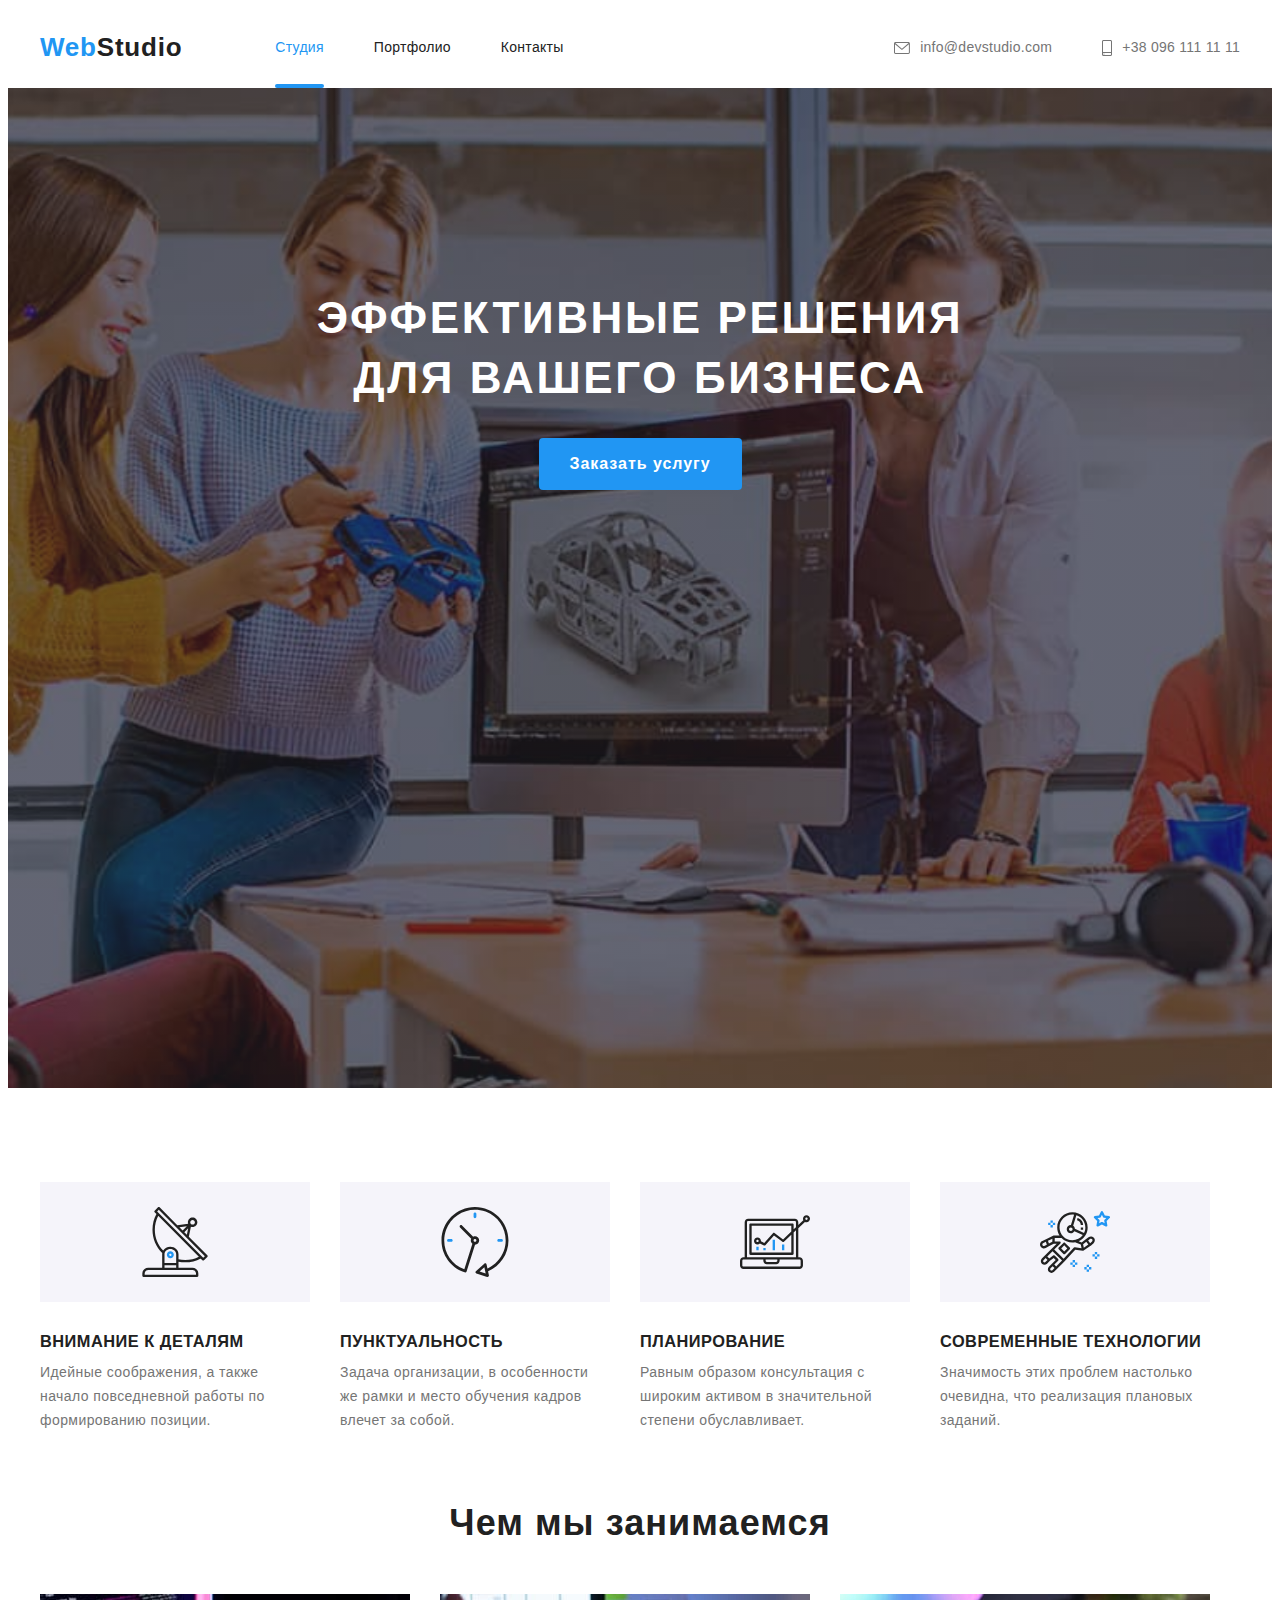
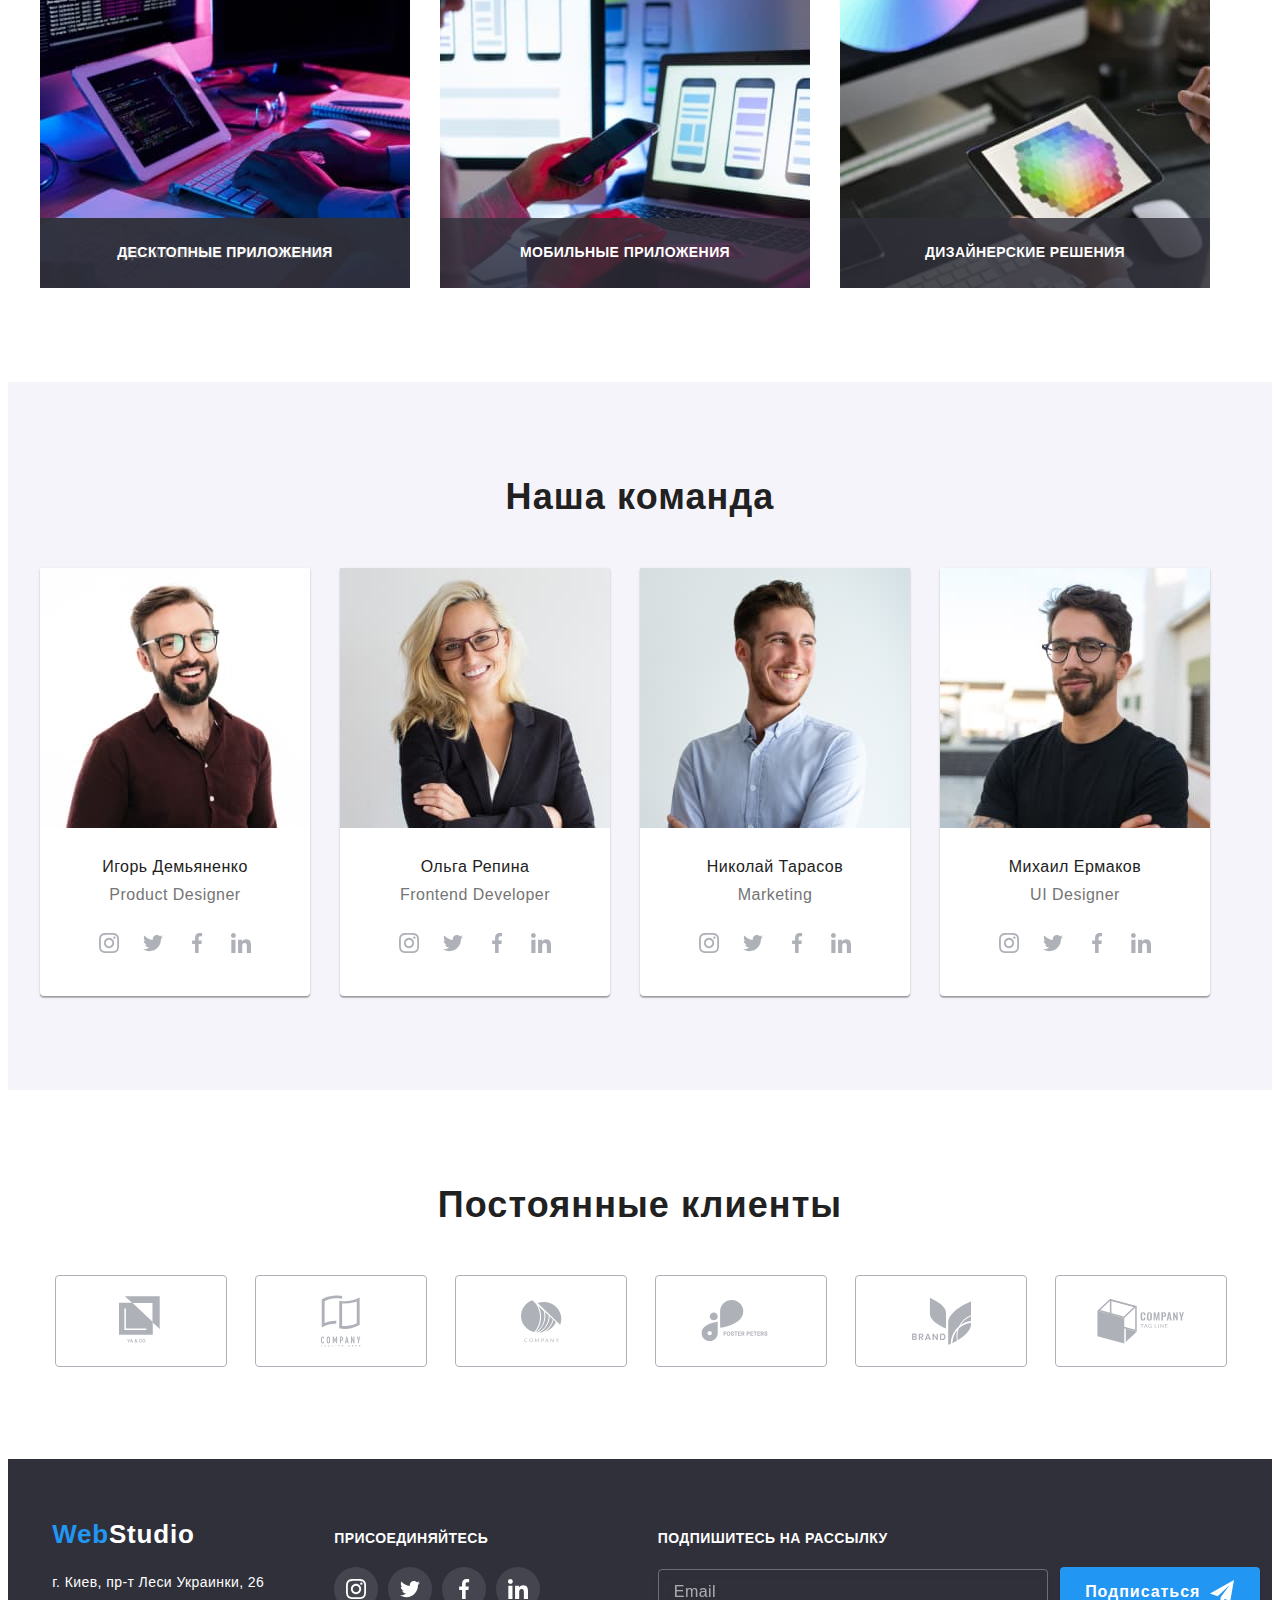
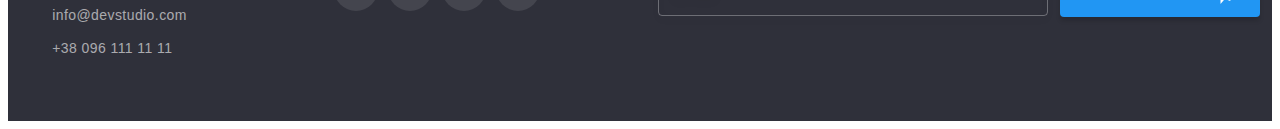
==== commit d3cbbb39: "filters" ====
--- a/index.html
+++ b/index.html
@@ -47,7 +47,7 @@
                 </svg>
             </button>
         </div>
-        <div class="mobile-menu" data-menu>
+        <div class="mobile-menu is-open" data-menu>
             <button class="mobile-close-button" type="button" data-menu-close>
                 <svg class="close-icon" width="40" height="40">
                     <use href="./imeges/sprite-svg.svg#close-40"></use>
--- a/css/main.min.css
+++ b/css/main.min.css
@@ -1,2 +1,2 @@
-:root{--main-font: "Roboto", sans-serif;--logo-font: "Raleway", sans-serif;--primary-text-color: #212121;--title-text-color: #757575;--accent-color: #2196f3;--main-bg-color: #eeeeee;--background-color: #ffffff;--main-lite-color: rgba(255, 255, 255, 0.6);--footer-bg-color: #2f303a;--main-bg-color: #f5f4fa;--icon-color: #afb1b8;--time-animation: 250ms;--bezier-animation: cubic-bezier(0.4, 0, 0.2, 1)}.visually-hidden{position:absolute;width:1px;height:1px;margin:-1px;padding:0;overflow:hidden;border:0;clip:rect(0 0 0 0)}body{font-family:"Roboto",sans-serif;font-weight:400;font-size:14px;background-color:#fff;color:#212121}.list{padding:0px;margin:0px;list-style:none}.link{text-decoration:none}h1,h2,h3,h4,p{margin:0px}img{display:block;max-width:100%;height:auto}.btn-subscribe,.modal-btn-thumb,.page-header,.contacts-nav,.contacts-nav-link,.features-thumbs,.examples-articles,.social-link,.clients-link,.social-footer-thumbs,.social-footer-link,.footer-form,.form-field{display:-webkit-box;display:-ms-flexbox;display:flex;-webkit-box-align:center;-ms-flex-align:center;align-items:center}.container{width:100%;padding:0 15px;margin:0 auto}@media screen and (min-width: 480px){.container{width:480px}}@media screen and (min-width: 768px){.container{width:768px}}@media screen and (min-width: 1200px){.container{width:1200px}}.burger-button,.mobile-close-button{padding:0;border:none;background-color:transparent}.mobile-close-button{position:absolute;top:10px;right:15px}.burger-button:hover,.burger-button:focus,.mobile-close-button:hover,.mobile-close-button:focus{color:#2196f3}.buttons.primary{padding:10px 30px;min-width:200px;text-align:center;border:1px solid transparent;border-radius:4px;font-size:16px;font-weight:700;line-height:1.87;letter-spacing:0.06em;cursor:pointer;background-color:#2196f3;color:#fff;-webkit-transition-property:background-color, -webkit-box-shadow;transition-property:background-color, -webkit-box-shadow;transition-property:background-color, box-shadow;transition-property:background-color, box-shadow, -webkit-box-shadow;-webkit-transition-duration:250ms;transition-duration:250ms;-webkit-transition-timing-function:cubic-bezier(0.4, 0, 0.2, 1);transition-timing-function:cubic-bezier(0.4, 0, 0.2, 1)}.buttons.primary:hover,.buttons.primary:focus{background-color:#188ce8;-webkit-box-shadow:0px 4px 4px rgba(0,0,0,0.15);box-shadow:0px 4px 4px rgba(0,0,0,0.15)}.buttons-filters{margin:0px;padding:6px 20px;min-width:73px;text-align:center;border:1px solid transparent;border-radius:4px;font-size:16px;font-weight:500;line-height:1.62;letter-spacing:0.03em;cursor:pointer;background-color:#f5f4fa;color:#212121;font-family:inherit;-webkit-transition-property:background-color, color, -webkit-box-shadow;transition-property:background-color, color, -webkit-box-shadow;transition-property:background-color, box-shadow, color;transition-property:background-color, box-shadow, color, -webkit-box-shadow;-webkit-transition-duration:250ms;transition-duration:250ms;-webkit-transition-timing-function:cubic-bezier(0.4, 0, 0.2, 1);transition-timing-function:cubic-bezier(0.4, 0, 0.2, 1)}.buttons-filters:hover,.buttons-filters:focus{background-color:#2196f3;color:#f5f4fa;-webkit-box-shadow:0px 3px 1px rgba(0,0,0,0.1),0px 1px 2px rgba(0,0,0,0.08),0px 2px 2px rgba(0,0,0,0.12);box-shadow:0px 3px 1px rgba(0,0,0,0.1),0px 1px 2px rgba(0,0,0,0.08),0px 2px 2px rgba(0,0,0,0.12)}.btn-subscribe{-webkit-box-pack:center;-ms-flex-pack:center;justify-content:center;padding:10px;min-width:200px;font-size:16px;font-weight:700;line-height:1.87;-webkit-box-align:center;-ms-flex-align:center;align-items:center;text-align:center;letter-spacing:0.06em;color:#fff;background-color:#2196f3;-webkit-box-shadow:0px 4px 4px rgba(0,0,0,0.15);box-shadow:0px 4px 4px rgba(0,0,0,0.15);border-radius:4px;border-width:0;cursor:pointer}.btn-icon{margin-left:10px}.modal-btn-thumb{position:absolute;top:8px;right:8px;-webkit-box-pack:center;-ms-flex-pack:center;justify-content:center;background-color:#fff;width:30px;height:30px;border:1px solid rgba(0,0,0,0.1);border-radius:50%;cursor:pointer;color:#000000}.modal-btn-thumb:hover,.modal-btn-thumb:focus{color:#2196f3}.modal-icon-close{fill:currentColor;-webkit-transition-property:color;transition-property:color;-webkit-transition-duration:250ms;transition-duration:250ms;-webkit-transition-timing-function:cubic-bezier(0.4, 0, 0.2, 1);transition-timing-function:cubic-bezier(0.4, 0, 0.2, 1)}.modal-btn-send{text-align:center}.btn-send{padding:10px 56px;font-size:16px;font-weight:700;line-height:1.87;letter-spacing:0.06em;min-width:200px;background-color:#2196f3;color:#fff;-webkit-box-shadow:0px 4px 4px rgba(0,0,0,0.15);box-shadow:0px 4px 4px rgba(0,0,0,0.15);border-radius:4px;border-width:0;cursor:pointer;-webkit-transition-property:background-color;transition-property:background-color;-webkit-transition-duration:250ms;transition-duration:250ms;-webkit-transition-timing-function:cubic-bezier(0.4, 0, 0.2, 1);transition-timing-function:cubic-bezier(0.4, 0, 0.2, 1)}.btn-send:focus,.btn-send:hover{background:#188ce8;-webkit-box-shadow:0px 4px 4px rgba(0,0,0,0.15);box-shadow:0px 4px 4px rgba(0,0,0,0.15)}.section-title{margin-bottom:50px;text-align:center;font-size:36px;font-weight:700;line-height:1.16;letter-spacing:0.03em}.backdrop{position:fixed;top:0;left:0;width:100%;height:100%;background-color:rgba(0,0,0,0.2);opacity:1;-webkit-transition-property:opacity;transition-property:opacity;-webkit-transition-duration:250ms;transition-duration:250ms;-webkit-transition-timing-function:cubic-bezier(0.4, 0, 0.2, 1);transition-timing-function:cubic-bezier(0.4, 0, 0.2, 1)}.backdrop.is-hidden{opacity:0;pointer-events:none}.backdrop.is-hidden .modal{-webkit-transform:translate(-50%, -50%) scale(0.9);transform:translate(-50%, -50%) scale(0.9)}.modal{position:absolute;top:50%;left:50%;-webkit-transform:translate(-50%, -50%) scale(1);transform:translate(-50%, -50%) scale(1);display:-webkit-box;display:-ms-flexbox;display:flex;-webkit-box-pack:end;-ms-flex-pack:end;justify-content:flex-end;padding:40px 40px;width:528px;height:581px;background-color:#fff;-webkit-transition-property:-webkit-transform;transition-property:-webkit-transform;transition-property:transform;transition-property:transform, -webkit-transform;-webkit-transition-duration:250ms;transition-duration:250ms;-webkit-transition-timing-function:cubic-bezier(0.4, 0, 0.2, 1);transition-timing-function:cubic-bezier(0.4, 0, 0.2, 1)}.modal-form{display:-webkit-box;display:-ms-flexbox;display:flex;-webkit-box-orient:vertical;-webkit-box-direction:normal;-ms-flex-direction:column;flex-direction:column;width:448px}.modal-form-field{margin-bottom:10px}.modal-form-title{margin-bottom:12px;font-size:20px;font-weight:700;line-height:1.15;text-align:center;letter-spacing:0.03em}.modal-label{font-size:12px;line-height:1.17;letter-spacing:0.01em;color:#757575}.modal-input-thumb{position:relative;display:block;margin-top:4px;color:#000000}.modal-input{display:block;margin:0;padding:11px 40px;width:100%;border:1px solid rgba(33,33,33,0.2);border-radius:4px;-webkit-transition:border-color;transition:border-color;-webkit-transition-duration:250ms;transition-duration:250ms;-webkit-transition-timing-function:cubic-bezier(0.4, 0, 0.2, 1);transition-timing-function:cubic-bezier(0.4, 0, 0.2, 1)}.modal-input:focus,.modal-input:hover{outline:none;border-color:#2196f3}.modal-icon{position:absolute;top:50%;left:15px;-webkit-transform:translateY(-50%);transform:translateY(-50%);fill:currentColor;-webkit-transition-property:fill;transition-property:fill;-webkit-transition-duration:250ms;transition-duration:250ms;-webkit-transition-timing-function:cubic-bezier(0.4, 0, 0.2, 1);transition-timing-function:cubic-bezier(0.4, 0, 0.2, 1)}.modal-input:focus+.modal-icon,.modal-input:hover+.modal-icon{fill:#2196f3}.modal-textarea{margin-bottom:20px}.textarea-thumb{margin-top:4px;display:block}.textarea-field{padding:11px 16px;resize:none;width:448px;height:120px;line-height:1.14;letter-spacing:0.01em;border:1px solid rgba(33,33,33,0.2);border-radius:4px;-webkit-transition:border-color;transition:border-color;-webkit-transition-duration:250ms;transition-duration:250ms;-webkit-transition-timing-function:cubic-bezier(0.4, 0, 0.2, 1);transition-timing-function:cubic-bezier(0.4, 0, 0.2, 1)}.textarea-field:focus,.textarea-field:hover{outline:none;border-color:#2196f3}.textarea-field::-webkit-input-placeholder{color:rgba(117,117,117,0.5)}.textarea-field:-ms-input-placeholder{color:rgba(117,117,117,0.5)}.textarea-field::-ms-input-placeholder{color:rgba(117,117,117,0.5)}.textarea-field::placeholder{color:rgba(117,117,117,0.5)}.checkbox{position:absolute;width:1px;height:1px;margin:-1px;padding:0;overflow:hidden;border:0;clip:rect(0 0 0 0)}.modal-checkbox{position:relative;margin-bottom:28px}.modal-label-checkbox{display:block;text-align:center;padding-left:10px;line-height:1.71;letter-spacing:0.03em;color:#757575}.modal-label-checkbox::before{position:absolute;content:" ";display:inline-block;top:50%;left:7px;-webkit-transform:translateY(-50%);transform:translateY(-50%);width:16px;height:15px;border:2px solid #212121;border-radius:2px;margin-right:7px}.checkbox:checked+.modal-label-checkbox::before{background-color:#2196f3;background-image:url(../imeges/checkbox/icon-check.svg);background-size:contain;background-origin:border-box;border-color:#2196f3}.checkbox:focus+.checkbox:checked+.modal-label-checkbox::before{border-color:#2196f3}.conditios{line-height:1.71;letter-spacing:0.03em;color:#2196f3}.page-header{-webkit-box-pack:justify;-ms-flex-pack:justify;justify-content:space-between;-webkit-box-align:center;-ms-flex-align:center;align-items:center}@media screen and (min-width: 768px){.navigation{display:-webkit-box;display:-ms-flexbox;display:flex;-webkit-box-align:center;-ms-flex-align:center;align-items:center}}.logo{display:block;padding-top:24px;padding-bottom:24px;margin-right:93px;font-family:"Raleway",sans-serif;font-size:26px;font-weight:700;line-height:1.19;letter-spacing:0.03em;text-decoration:none;cursor:pointer;color:#212121}.logo-accent{font-family:"Raleway",sans-serif;font-size:26px;font-weight:700;line-height:1.23;letter-spacing:0.03em;color:#2196f3}.site-nav{display:-webkit-box;display:-ms-flexbox;display:flex}@media screen and (max-width: 767px){.site-nav{display:none}}.site-nav .link{display:block;padding-top:32px;padding-bottom:32px;font-weight:500;line-height:1.14;letter-spacing:0.02em;text-decoration:none;color:#212121;-webkit-transition-property:color;transition-property:color;-webkit-transition-duration:250ms;transition-duration:250ms;-webkit-transition-timing-function:cubic-bezier(0.4, 0, 0.2, 1);transition-timing-function:cubic-bezier(0.4, 0, 0.2, 1)}.site-nav .link:hover,.site-nav .link:focus{color:#2196f3;fill:#2196f3}.site-nav .link.current{position:relative;color:#2196f3}.site-nav .link.current::after{content:"";position:absolute;left:0;bottom:0;display:block;width:100%;height:4px;background-color:#2196f3;border-radius:2px}.site-nav-item:not(:last-child){margin-right:50px}.contacts-nav{margin-left:auto}@media screen and (max-width: 767px){.contacts-nav{display:none}}.contacts-nav-item:not(:last-child){margin-right:50px}.contacts-nav-link{padding-top:32px;padding-bottom:32px;-webkit-box-pack:center;-ms-flex-pack:center;justify-content:center;font-weight:500;line-height:1.14;letter-spacing:0.02em;color:#757575;-webkit-transition-property:color;transition-property:color;-webkit-transition-duration:250ms;transition-duration:250ms;-webkit-transition-timing-function:cubic-bezier(0.4, 0, 0.2, 1);transition-timing-function:cubic-bezier(0.4, 0, 0.2, 1)}.contacts-nav-link:hover,.contacts-nav-link:focus{color:#2196f3;fill:#2196f3}.icon-mail{display:block;margin-right:10px;fill:currentColor;-webkit-transition-property:fill;transition-property:fill;-webkit-transition-duration:250ms;transition-duration:250ms;-webkit-transition-timing-function:cubic-bezier(0.4, 0, 0.2, 1);transition-timing-function:cubic-bezier(0.4, 0, 0.2, 1)}.icon-phone{display:block;margin-right:10px;fill:currentColor;-webkit-transition-property:fill;transition-property:fill;-webkit-transition-duration:250ms;transition-duration:250ms;-webkit-transition-timing-function:cubic-bezier(0.4, 0, 0.2, 1);transition-timing-function:cubic-bezier(0.4, 0, 0.2, 1)}.mobile-menu{position:absolute;top:0;left:50%;-webkit-transform:translateX(100%);transform:translateX(100%);width:100%;max-width:480px;max-height:796px;display:-webkit-box;display:-ms-flexbox;display:flex;-webkit-box-orient:vertical;-webkit-box-direction:normal;-ms-flex-direction:column;flex-direction:column;-webkit-box-pack:justify;-ms-flex-pack:justify;justify-content:space-between;padding:48px 40px;overflow:scroll;background-color:#fff;-webkit-transition-property:-webkit-transform;transition-property:-webkit-transform;transition-property:transform;transition-property:transform, -webkit-transform;-webkit-transition-duration:250ms;transition-duration:250ms;-webkit-transition-timing-function:cubic-bezier(0.4, 0, 0.2, 1);transition-timing-function:cubic-bezier(0.4, 0, 0.2, 1)}.mobile-menu.is-open{-webkit-transform:translateX(-50%);transform:translateX(-50%)}.mobile-site-nav{margin-bottom:305px}.mobile-site-items:not(:last-child){margin-bottom:37px}.mobile-site-link{font-size:40px;font-weight:500;line-height:1.18;letter-spacing:0.02em;color:#212121;-webkit-transition-property:color;transition-property:color;-webkit-transition-duration:250ms;transition-duration:250ms;-webkit-transition-timing-function:cubic-bezier(0.4, 0, 0.2, 1);transition-timing-function:cubic-bezier(0.4, 0, 0.2, 1)}.mobile-site-link.current{color:#2196f3}.mobile-site-link:hover,.mobile-site-link:focus{color:#2196f3;fill:#2196f3}.contacts-nav-mobile{margin-bottom:64px}.mobile-contacts-item:not(:last-child){margin-bottom:32px}.mobile-contacts-link{font-size:34px;font-weight:500;line-height:1.18;letter-spacing:0.02em;color:#757575;-webkit-transition-property:color;transition-property:color;-webkit-transition-duration:250ms;transition-duration:250ms;-webkit-transition-timing-function:cubic-bezier(0.4, 0, 0.2, 1);transition-timing-function:cubic-bezier(0.4, 0, 0.2, 1)}.mobile-contacts-link:hover,.mobile-contacts-link:focus{color:#2196f3}.mobile-social-menu{display:-webkit-box;display:-ms-flexbox;display:flex;font-size:18px;font-weight:500;line-height:1.22;letter-spacing:0.02em;color:#2196f3}.mobile-social-text:not(:last-child){margin-right:10px}.mobile-social-text:not(:last-child)::after{content:" ";margin-left:10px;width:22px;height:0px;border:1px solid rgba(33,33,33,0.2)}.burger-icon,.mobile-close-button{fill:currentColor}.hero{padding-top:118px;padding-bottom:118px;text-align:center;margin:0 auto;width:480px;height:400px;background-image:-webkit-gradient(linear, left top, left bottom, from(rgba(47,48,58,0.4)), to(rgba(47,48,58,0.4))),url(../../../imeges/bg-mob.jpg);background-image:linear-gradient(rgba(47,48,58,0.4), rgba(47,48,58,0.4)),url(../../../imeges/bg-mob.jpg);background-repeat:no-repeat;background-position:center;background-size:cover;background-color:#c4c4c4}@media screen and (min-device-pixel-ratio: 2) and (min-width: 480px), screen and (-webkit-min-device-pixel-ratio: 2) and (min-width: 480px), screen and (min-resolution: 192dpi) and (min-width: 480px), screen and (min-resolution: 2dppx) and (min-width: 480px){.hero{background-image:url(../../../imeges/bg-tablet@2x.jpg)}}@media screen and (min-width: 768px){.hero{padding-top:118px;padding-bottom:118px;width:768px;height:400px;background-image:-webkit-gradient(linear, left top, left bottom, from(rgba(47,48,58,0.4)), to(rgba(47,48,58,0.4))),url(../../../imeges/bg-tablet.jpg);background-image:linear-gradient(rgba(47,48,58,0.4), rgba(47,48,58,0.4)),url(../../../imeges/bg-tablet.jpg)}}@media screen and (min-width: 768px) and (min-device-pixel-ratio: 2) and (min-width: 768px), screen and (min-width: 768px) and (-webkit-min-device-pixel-ratio: 2) and (min-width: 768px), screen and (min-width: 768px) and (min-resolution: 192dpi) and (min-width: 768px), screen and (min-width: 768px) and (min-resolution: 2dppx) and (min-width: 768px){.hero{background-image:-webkit-gradient(linear, left top, left bottom, from(rgba(47,48,58,0.4)), to(rgba(47,48,58,0.4))),url(../../../imeges/bg-tablet@2x.jpg);background-image:linear-gradient(rgba(47,48,58,0.4), rgba(47,48,58,0.4)),url(../../../imeges/bg-tablet@2x.jpg)}}@media screen and (min-width: 1200px){.hero{padding-top:200px;padding-bottom:200px;width:1600px;height:600px;background-image:-webkit-gradient(linear, left top, left bottom, from(rgba(47,48,58,0.4)), to(rgba(47,48,58,0.4))),url(../../../imeges/bg-descktop.jpg);background-image:linear-gradient(rgba(47,48,58,0.4), rgba(47,48,58,0.4)),url(../../../imeges/bg-descktop.jpg);background-repeat:no-repeat;background-position:center;background-size:cover}}@media screen and (min-width: 1200px) and (min-device-pixel-ratio: 2) and (min-width: 1200px), screen and (min-width: 1200px) and (-webkit-min-device-pixel-ratio: 2) and (min-width: 1200px), screen and (min-width: 1200px) and (min-resolution: 192dpi) and (min-width: 1200px), screen and (min-width: 1200px) and (min-resolution: 2dppx) and (min-width: 1200px){.hero{background-image:-webkit-gradient(linear, left top, left bottom, from(rgba(47,48,58,0.4)), to(rgba(47,48,58,0.4))),url(../../../imeges/bg-descktop@2x.jpg);background-image:linear-gradient(rgba(47,48,58,0.4), rgba(47,48,58,0.4)),url(../../../imeges/bg-descktop@2x.jpg)}}.hero-title{font-size:26px;font-weight:900;line-height:1.62;letter-spacing:0.06em;text-transform:uppercase;color:#fff;margin-left:auto;margin-right:auto;margin-bottom:30px;max-width:360px}@media screen and (min-width: 768px){.hero-title{max-width:360px}}@media screen and (min-width: 1200px){.hero-title{max-width:696px;font-size:44px;font-weight:900;line-height:1.36}}.section-features{padding-top:60px;padding-bottom:60px}@media screen and (min-width: 1200px){.section-features{padding-top:94px;padding-bottom:94px}}.features{margin:-15px}@media screen and (min-width: 768px){.features{display:-webkit-box;display:-ms-flexbox;display:flex;-ms-flex-wrap:wrap;flex-wrap:wrap;min-height:251px}}@media screen and (min-width: 1200px){.features{-ms-flex-wrap:nowrap;flex-wrap:nowrap}}.features-items{width:450px;height:226px;margin:15px}@media screen and (min-width: 768px){.features-items{width:calc((100% - 60px) / 2)}}@media screen and (min-width: 1200px){.features-items{width:270px}}.features-thumbs{-webkit-box-pack:center;-ms-flex-pack:center;justify-content:center;margin-bottom:30px;width:100%;height:120px;background-color:#f5f4fa}.features-title{text-align:center;margin-bottom:10px;font-weight:700;line-height:1.14;letter-spacing:0.03em;text-transform:uppercase}@media screen and (min-width: 768px){.features-title{text-align:left}}.features-text{line-height:1.71;letter-spacing:0.03em;color:#757575}.section-examples{padding-bottom:94px}@media screen and (max-width: 1199px){.section-examples{display:none}}.examples{display:-webkit-box;display:-ms-flexbox;display:flex}.examples-item{position:relative}.examples-item:not(:last-child){margin-right:30px}.examples-articles{position:absolute;bottom:0;right:0;-webkit-box-pack:center;-ms-flex-pack:center;justify-content:center;width:370px;height:70px;background-color:rgba(47,48,58,0.8)}.examples-articles-text{font-size:14px;font-weight:700;line-height:1.14;letter-spacing:0.03em;text-transform:uppercase;color:#fff}.section-wokers{padding-top:60px;padding-bottom:60px;background-color:#f5f4fa}@media screen and (min-width: 1200px){.section-wokers{padding-top:94px;padding-bottom:94px}}.team{margin:-15px}@media screen and (min-width: 768px){.team{display:-webkit-box;display:-ms-flexbox;display:flex;-ms-flex-wrap:wrap;flex-wrap:wrap}}@media screen and (min-width: 1200px){.team{-ms-flex-wrap:nowrap;flex-wrap:nowrap}}.team-item{width:450px;height:622px;border-radius:0px 0px 4px 4px;background-color:#fff;-webkit-box-shadow:0px 1px 3px rgba(0,0,0,0.12),0px 1px 1px rgba(0,0,0,0.14),0px 2px 1px rgba(0,0,0,0.2);box-shadow:0px 1px 3px rgba(0,0,0,0.12),0px 1px 1px rgba(0,0,0,0.14),0px 2px 1px rgba(0,0,0,0.2);margin:15px}@media screen and (min-width: 768px){.team-item{width:354px;height:536px}}@media screen and (min-width: 1200px){.team-item{width:270px;height:428px}}.card-description{padding-top:30px;padding-bottom:30px;padding-left:32px;padding-right:32px}.card-description-title{margin-bottom:10px;font-weight:500;font-size:16px;line-height:1.187;letter-spacing:0.03em;text-align:center}.card-description-text{margin-bottom:16px;font-size:16px;line-height:1.187;letter-spacing:0.03em;text-align:center;color:#757575}.social-thumbs{display:-webkit-box;display:-ms-flexbox;display:flex;-webkit-box-pack:center;-ms-flex-pack:center;justify-content:center;width:206px;margin-left:auto;margin-right:auto}.social-link{-webkit-box-pack:center;-ms-flex-pack:center;justify-content:center;color:#afb1b8;width:100%;height:100%;border-radius:50%;-webkit-transition-property:background-color, color;transition-property:background-color, color;-webkit-transition-duration:250ms;transition-duration:250ms;-webkit-transition-timing-function:cubic-bezier(0.4, 0, 0.2, 1);transition-timing-function:cubic-bezier(0.4, 0, 0.2, 1)}.social-link:hover,.social-link:focus{background-color:#2196f3;color:#fff}.social-icons{fill:currentColor}.social-items{width:44px;height:44px}.clients{padding-top:60px;padding-bottom:60px}@media screen and (min-width: 1200px){.clients{padding-top:94px;padding-bottom:94px}}.clients-list{display:-webkit-box;display:-ms-flexbox;display:flex;-webkit-box-pack:center;-ms-flex-pack:center;justify-content:center;-ms-flex-wrap:wrap;flex-wrap:wrap;margin:-15px}.clients-link{-webkit-box-pack:center;-ms-flex-pack:center;justify-content:center;width:100%;height:100%;border:1px solid #afb1b8;border-radius:4px;color:#afb1b8;-webkit-transition-property:border-color;transition-property:border-color;-webkit-transition-duration:250ms;transition-duration:250ms;-webkit-transition-timing-function:cubic-bezier(0.4, 0, 0.2, 1);transition-timing-function:cubic-bezier(0.4, 0, 0.2, 1)}.clients-link:hover,.clients-link:focus{fill:#2196f3;border-color:#2196f3}.client-items{fill:currentColor;-webkit-transition-property:fill;transition-property:fill;-webkit-transition-duration:250ms;transition-duration:250ms;-webkit-transition-timing-function:cubic-bezier(0.4, 0, 0.2, 1);transition-timing-function:cubic-bezier(0.4, 0, 0.2, 1)}.clients-link:hover .client-items,.clients-link:focus .client-items{fill:#2196f3;border-color:#2196f3}.clients-thumbs{width:170px;height:90px;margin:15px}.footer-contacts{padding-top:60px;padding-bottom:60px;background-color:#2f303a}.container.footer{text-align:center}@media screen and (min-width: 1200px){.container.footer{display:-webkit-box;display:-ms-flexbox;display:flex;-webkit-box-align:baseline;-ms-flex-align:baseline;align-items:baseline;-ms-flex-pack:distribute;justify-content:space-around;text-align:left}}.footer-logo{display:block;font-size:26px;font-weight:700;line-height:1.19;letter-spacing:0.03em;color:#fff;font-family:"Raleway",sans-serif;text-decoration:none;margin-bottom:20px}@media screen and (min-width: 768px){.footer-media{display:-webkit-box;display:-ms-flexbox;display:flex;-webkit-box-pack:justify;-ms-flex-pack:justify;justify-content:space-between;-webkit-box-align:baseline;-ms-flex-align:baseline;align-items:baseline}}.footer-adress{margin-bottom:60px}@media screen and (min-width: 1200px){.footer-adress:not(:last-child){margin-bottom:0;margin-right:70px}}.adress .adress-map{line-height:1.71;letter-spacing:0.03em;color:#fff;font-style:normal;text-decoration:none;-webkit-transition-property:color;transition-property:color;-webkit-transition-duration:250ms;transition-duration:250ms;-webkit-transition-timing-function:cubic-bezier(0.4, 0, 0.2, 1);transition-timing-function:cubic-bezier(0.4, 0, 0.2, 1)}.adress .adress-map:hover,.adress .adress-map:focus{color:#2196f3}.adress .adress-link{line-height:1.71;letter-spacing:0.03em;color:rgba(255,255,255,0.6);font-style:normal;text-decoration:none}.adress .adress-link:hover,.adress .adress-link:focus{color:#2196f3}.social-footer{margin-bottom:60px}@media screen and (min-width: 1200px){.social-footer{margin-right:93px;margin-bottom:0;min-width:206px;height:80px}}.social-footer-text{margin-bottom:20px;font-size:14px;font-weight:700;line-height:1.14;letter-spacing:0.03em;text-transform:uppercase;color:#fff}.social-footer-thumbs{-webkit-box-pack:center;-ms-flex-pack:center;justify-content:center}@media screen and (min-width: 1200px){.social-footer-thumbs{-webkit-box-pack:justify;-ms-flex-pack:justify;justify-content:space-between}}.social-footer-link{-webkit-box-pack:center;-ms-flex-pack:center;justify-content:center;width:100%;height:100%;background-color:rgba(255,255,255,0.1);border-radius:50%;color:#fff;-webkit-transition-property:background-color;transition-property:background-color;-webkit-transition-duration:250ms;transition-duration:250ms;-webkit-transition-timing-function:cubic-bezier(0.4, 0, 0.2, 1);transition-timing-function:cubic-bezier(0.4, 0, 0.2, 1)}.social-footer-link:hover,.social-footer-link:focus{background-color:#2196f3}.social-footer-items{width:44px;height:44px}.social-footer-items:not(:last-child){margin-right:10px}.social-footer-icons{fill:currentColor}.subscribe-footer{text-align:center}@media screen and (min-width: 1200px){.subscribe-footer{text-align:left}}.subscribe-footer-text{margin-bottom:20px;font-size:14px;font-weight:700;line-height:1.14;letter-spacing:0.03em;text-transform:uppercase;color:#fff}.footer-form{-webkit-box-orient:vertical;-webkit-box-direction:normal;-ms-flex-direction:column;flex-direction:column}@media screen and (min-width: 1200px){.footer-form{-webkit-box-orient:horizontal;-webkit-box-direction:normal;-ms-flex-direction:row;flex-direction:row;width:570px}}.form-field{-webkit-box-orient:vertical;-webkit-box-direction:normal;-ms-flex-direction:column;flex-direction:column;margin-bottom:20px}.form-field .form-field-input::-webkit-input-placeholder{font-size:16px;font-weight:400;line-height:1.25;-webkit-box-align:center;align-items:center;letter-spacing:0.03em;color:rgba(255,255,255,0.6)}.form-field .form-field-input:-ms-input-placeholder{font-size:16px;font-weight:400;line-height:1.25;-ms-flex-align:center;align-items:center;letter-spacing:0.03em;color:rgba(255,255,255,0.6)}.form-field .form-field-input::-ms-input-placeholder{font-size:16px;font-weight:400;line-height:1.25;-ms-flex-align:center;align-items:center;letter-spacing:0.03em;color:rgba(255,255,255,0.6)}.form-field .form-field-input::placeholder{font-size:16px;font-weight:400;line-height:1.25;-webkit-box-align:center;-ms-flex-align:center;align-items:center;letter-spacing:0.03em;color:rgba(255,255,255,0.6)}@media screen and (min-width: 1200px){.form-field{margin-bottom:0;margin-right:12px;-webkit-box-orient:horizontal;-webkit-box-direction:normal;-ms-flex-direction:row;flex-direction:row;-webkit-box-align:center;-ms-flex-align:center;align-items:center}}.form-field-input{display:-webkit-box;display:-ms-flexbox;display:flex;margin:0;padding:15px;width:358px;color:#fff;background-color:transparent;border:1px solid rgba(255,255,255,0.3);-webkit-filter:drop-shadow(0px 4px 4px rgba(0,0,0,0.15));filter:drop-shadow(0px 4px 4px rgba(0,0,0,0.15));border-radius:4px}
+:root{--main-font: "Roboto", sans-serif;--logo-font: "Raleway", sans-serif;--primary-text-color: #212121;--title-text-color: #757575;--accent-color: #2196f3;--main-bg-color: #eeeeee;--background-color: #ffffff;--main-lite-color: rgba(255, 255, 255, 0.6);--footer-bg-color: #2f303a;--main-bg-color: #f5f4fa;--icon-color: #afb1b8;--time-animation: 250ms;--bezier-animation: cubic-bezier(0.4, 0, 0.2, 1)}.visually-hidden{position:absolute;width:1px;height:1px;margin:-1px;padding:0;overflow:hidden;border:0;clip:rect(0 0 0 0)}body{font-family:"Roboto",sans-serif;font-weight:400;font-size:14px;background-color:#fff;color:#212121}.list{padding:0px;margin:0px;list-style:none}.link{text-decoration:none}h1,h2,h3,h4,p{margin:0px}img{display:block;max-width:100%;height:auto}.btn-subscribe,.modal-btn-thumb,.page-header,.features-thumbs,.examples-articles,.social-link,.clients-link,.social-footer-thumbs,.social-footer-link,.footer-form,.form-field{display:-webkit-box;display:-ms-flexbox;display:flex;-webkit-box-align:center;-ms-flex-align:center;align-items:center}.container{width:100%;padding:0 15px;margin:0 auto}@media screen and (min-width: 480px){.container{width:480px}}@media screen and (min-width: 768px){.container{width:768px}}@media screen and (min-width: 1200px){.container{width:1200px}}@media screen and (min-width: 768px){.burger-button{display:none}}.burger-button,.mobile-close-button{padding:0;border:none;background-color:transparent}.mobile-close-button{position:absolute;top:10px;right:15px}.burger-button:hover,.burger-button:focus,.mobile-close-button:hover,.mobile-close-button:focus{color:#2196f3}.buttons.primary{padding:10px 30px;min-width:200px;text-align:center;border:1px solid transparent;border-radius:4px;font-size:16px;font-weight:700;line-height:1.87;letter-spacing:0.06em;cursor:pointer;background-color:#2196f3;color:#fff;-webkit-transition-property:background-color, -webkit-box-shadow;transition-property:background-color, -webkit-box-shadow;transition-property:background-color, box-shadow;transition-property:background-color, box-shadow, -webkit-box-shadow;-webkit-transition-duration:250ms;transition-duration:250ms;-webkit-transition-timing-function:cubic-bezier(0.4, 0, 0.2, 1);transition-timing-function:cubic-bezier(0.4, 0, 0.2, 1)}.buttons.primary:hover,.buttons.primary:focus{background-color:#188ce8;-webkit-box-shadow:0px 4px 4px rgba(0,0,0,0.15);box-shadow:0px 4px 4px rgba(0,0,0,0.15)}.buttons-filters{margin:0px;padding:6px 20px;min-width:73px;text-align:center;border:1px solid transparent;border-radius:4px;font-size:16px;font-weight:500;line-height:1.62;letter-spacing:0.03em;cursor:pointer;background-color:#f5f4fa;color:#212121;font-family:inherit;-webkit-transition-property:background-color, color, -webkit-box-shadow;transition-property:background-color, color, -webkit-box-shadow;transition-property:background-color, box-shadow, color;transition-property:background-color, box-shadow, color, -webkit-box-shadow;-webkit-transition-duration:250ms;transition-duration:250ms;-webkit-transition-timing-function:cubic-bezier(0.4, 0, 0.2, 1);transition-timing-function:cubic-bezier(0.4, 0, 0.2, 1)}.buttons-filters:hover,.buttons-filters:focus{background-color:#2196f3;color:#f5f4fa;-webkit-box-shadow:0px 3px 1px rgba(0,0,0,0.1),0px 1px 2px rgba(0,0,0,0.08),0px 2px 2px rgba(0,0,0,0.12);box-shadow:0px 3px 1px rgba(0,0,0,0.1),0px 1px 2px rgba(0,0,0,0.08),0px 2px 2px rgba(0,0,0,0.12)}.btn-subscribe{-webkit-box-pack:center;-ms-flex-pack:center;justify-content:center;padding:10px;min-width:200px;font-size:16px;font-weight:700;line-height:1.87;-webkit-box-align:center;-ms-flex-align:center;align-items:center;text-align:center;letter-spacing:0.06em;color:#fff;background-color:#2196f3;-webkit-box-shadow:0px 4px 4px rgba(0,0,0,0.15);box-shadow:0px 4px 4px rgba(0,0,0,0.15);border-radius:4px;border-width:0;cursor:pointer}.btn-icon{margin-left:10px}.modal-btn-thumb{position:absolute;top:8px;right:8px;-webkit-box-pack:center;-ms-flex-pack:center;justify-content:center;background-color:#fff;width:30px;height:30px;border:1px solid rgba(0,0,0,0.1);border-radius:50%;cursor:pointer;color:#000000}.modal-btn-thumb:hover,.modal-btn-thumb:focus{color:#2196f3}.modal-icon-close{fill:currentColor;-webkit-transition-property:color;transition-property:color;-webkit-transition-duration:250ms;transition-duration:250ms;-webkit-transition-timing-function:cubic-bezier(0.4, 0, 0.2, 1);transition-timing-function:cubic-bezier(0.4, 0, 0.2, 1)}.modal-btn-send{text-align:center}.btn-send{padding:10px 56px;font-size:16px;font-weight:700;line-height:1.87;letter-spacing:0.06em;min-width:200px;background-color:#2196f3;color:#fff;-webkit-box-shadow:0px 4px 4px rgba(0,0,0,0.15);box-shadow:0px 4px 4px rgba(0,0,0,0.15);border-radius:4px;border-width:0;cursor:pointer;-webkit-transition-property:background-color;transition-property:background-color;-webkit-transition-duration:250ms;transition-duration:250ms;-webkit-transition-timing-function:cubic-bezier(0.4, 0, 0.2, 1);transition-timing-function:cubic-bezier(0.4, 0, 0.2, 1)}.btn-send:focus,.btn-send:hover{background:#188ce8;-webkit-box-shadow:0px 4px 4px rgba(0,0,0,0.15);box-shadow:0px 4px 4px rgba(0,0,0,0.15)}.section-title{margin-bottom:50px;text-align:center;font-size:36px;font-weight:700;line-height:1.16;letter-spacing:0.03em}.backdrop{position:fixed;top:0;left:0;width:100%;height:100%;background-color:rgba(0,0,0,0.2);opacity:1;-webkit-transition-property:opacity;transition-property:opacity;-webkit-transition-duration:250ms;transition-duration:250ms;-webkit-transition-timing-function:cubic-bezier(0.4, 0, 0.2, 1);transition-timing-function:cubic-bezier(0.4, 0, 0.2, 1)}.backdrop.is-hidden{opacity:0;pointer-events:none}.backdrop.is-hidden .modal{-webkit-transform:translate(-50%, -50%) scale(0.9);transform:translate(-50%, -50%) scale(0.9)}.modal{position:absolute;top:50%;left:50%;-webkit-transform:translate(-50%, -50%) scale(1);transform:translate(-50%, -50%) scale(1);display:-webkit-box;display:-ms-flexbox;display:flex;-webkit-box-pack:end;-ms-flex-pack:end;justify-content:flex-end;padding:40px 40px;max-width:450px;height:95%;max-height:609px;overflow:scroll;background-color:#fff;-webkit-transition-property:-webkit-transform;transition-property:-webkit-transform;transition-property:transform;transition-property:transform, -webkit-transform;-webkit-transition-duration:250ms;transition-duration:250ms;-webkit-transition-timing-function:cubic-bezier(0.4, 0, 0.2, 1);transition-timing-function:cubic-bezier(0.4, 0, 0.2, 1)}@media screen and (min-width: 1200px){.modal{max-width:528px;height:95%;max-height:581px}}.modal-form{display:-webkit-box;display:-ms-flexbox;display:flex;-webkit-box-orient:vertical;-webkit-box-direction:normal;-ms-flex-direction:column;flex-direction:column;-webkit-box-pack:center;-ms-flex-pack:center;justify-content:center;width:100%}.modal-form-field{margin-bottom:10px}.modal-form-title{margin-bottom:12px;font-size:20px;font-weight:700;line-height:1.15;text-align:center;letter-spacing:0.03em}.modal-label{font-size:12px;line-height:1.17;letter-spacing:0.01em;color:#757575}.modal-input-thumb{position:relative;display:block;margin-top:4px;color:#000000}.modal-input{display:block;margin:0;padding:11px 40px;width:100%;border:1px solid rgba(33,33,33,0.2);border-radius:4px;-webkit-transition:border-color;transition:border-color;-webkit-transition-duration:250ms;transition-duration:250ms;-webkit-transition-timing-function:cubic-bezier(0.4, 0, 0.2, 1);transition-timing-function:cubic-bezier(0.4, 0, 0.2, 1)}.modal-input:focus,.modal-input:hover{outline:none;border-color:#2196f3}.modal-icon{position:absolute;top:50%;left:15px;-webkit-transform:translateY(-50%);transform:translateY(-50%);fill:currentColor;-webkit-transition-property:fill;transition-property:fill;-webkit-transition-duration:250ms;transition-duration:250ms;-webkit-transition-timing-function:cubic-bezier(0.4, 0, 0.2, 1);transition-timing-function:cubic-bezier(0.4, 0, 0.2, 1)}.modal-input:focus+.modal-icon,.modal-input:hover+.modal-icon{fill:#2196f3}.modal-textarea{margin-bottom:20px}.textarea-thumb{margin-top:4px;display:block}.textarea-field{padding:11px 16px;resize:none;width:370px;height:138px;line-height:1.14;letter-spacing:0.01em;border:1px solid rgba(33,33,33,0.2);border-radius:4px;-webkit-transition:border-color;transition:border-color;-webkit-transition-duration:250ms;transition-duration:250ms;-webkit-transition-timing-function:cubic-bezier(0.4, 0, 0.2, 1);transition-timing-function:cubic-bezier(0.4, 0, 0.2, 1)}.textarea-field:focus,.textarea-field:hover{outline:none;border-color:#2196f3}.textarea-field::-webkit-input-placeholder{color:rgba(117,117,117,0.5)}.textarea-field:-ms-input-placeholder{color:rgba(117,117,117,0.5)}.textarea-field::-ms-input-placeholder{color:rgba(117,117,117,0.5)}.textarea-field::placeholder{color:rgba(117,117,117,0.5)}@media screen and (min-width: 1200px){.textarea-field{width:448px;height:120px}}.checkbox{position:absolute;width:1px;height:1px;margin:-1px;padding:0;overflow:hidden;border:0;clip:rect(0 0 0 0)}.modal-checkbox{position:relative;margin-bottom:28px}.modal-label-checkbox{display:block;text-align:center;padding-left:25px;font-size:12px;line-height:1.17;letter-spacing:0.03em;color:#757575}@media screen and (min-width: 1200px){.modal-label-checkbox{padding-left:10px;font-size:14px;line-height:1.71;letter-spacing:0.03em}}.modal-label-checkbox::before{position:absolute;content:" ";display:inline-block;top:50%;left:5px;-webkit-transform:translateY(-50%);transform:translateY(-50%);margin-right:7px;width:16px;height:15px;border:2px solid #212121;border-radius:2px}@media screen and (min-width: 1200px){.modal-label-checkbox::before{top:50%;left:7px;-webkit-transform:translateY(-50%);transform:translateY(-50%);margin-right:5px}}.checkbox:checked+.modal-label-checkbox::before{background-color:#2196f3;background-image:url(../imeges/checkbox/icon-check.svg);background-size:contain;background-origin:border-box;border-color:#2196f3}.checkbox:focus+.checkbox:checked+.modal-label-checkbox::before{border-color:#2196f3}.conditios{line-height:1.71;letter-spacing:0.03em;color:#2196f3}.page-header{-webkit-box-pack:justify;-ms-flex-pack:justify;justify-content:space-between;-webkit-box-align:center;-ms-flex-align:center;align-items:center}@media screen and (min-width: 768px){.navigation{display:-webkit-box;display:-ms-flexbox;display:flex;-webkit-box-align:center;-ms-flex-align:center;align-items:center}}.logo{display:block;padding-top:24px;padding-bottom:24px;font-family:"Raleway",sans-serif;font-size:26px;font-weight:700;line-height:1.19;letter-spacing:0.03em;text-decoration:none;cursor:pointer;margin-right:88px;color:#212121}@media screen and (min-width: 1200px){.logo{margin-right:93px}}.logo-accent{font-family:"Raleway",sans-serif;font-size:26px;font-weight:700;line-height:1.23;letter-spacing:0.03em;color:#2196f3}.site-nav{display:-webkit-box;display:-ms-flexbox;display:flex}@media screen and (max-width: 767px){.site-nav{display:none}}.site-nav .link{display:block;padding-top:32px;padding-bottom:32px;font-weight:500;line-height:1.14;letter-spacing:0.02em;text-decoration:none;color:#212121;-webkit-transition-property:color;transition-property:color;-webkit-transition-duration:250ms;transition-duration:250ms;-webkit-transition-timing-function:cubic-bezier(0.4, 0, 0.2, 1);transition-timing-function:cubic-bezier(0.4, 0, 0.2, 1)}.site-nav .link:hover,.site-nav .link:focus{color:#2196f3;fill:#2196f3}.site-nav .link.current{position:relative;color:#2196f3}.site-nav .link.current::after{content:"";position:absolute;left:0;bottom:0;display:block;width:100%;height:4px;background-color:#2196f3;border-radius:2px}.site-nav-item:not(:last-child){margin-right:50px}@media screen and (max-width: 767px){.contacts-nav{display:none}}@media screen and (min-width: 768px){.contacts-nav{margin-left:auto}}@media screen and (min-width: 1200px){.contacts-nav{display:-webkit-box;display:-ms-flexbox;display:flex;-webkit-box-align:center;-ms-flex-align:center;align-items:center;margin-left:auto}}@media screen and (min-width: 768px){.contacts-nav-item:not(:last-child){margin-bottom:10px}}@media screen and (min-width: 1200px){.contacts-nav-item:not(:last-child){margin-right:50px;margin-bottom:0}}.contacts-nav-link{font-weight:500;font-size:12px;line-height:1.17;letter-spacing:0.02em;color:#757575;-webkit-transition-property:color;transition-property:color;-webkit-transition-duration:250ms;transition-duration:250ms;-webkit-transition-timing-function:cubic-bezier(0.4, 0, 0.2, 1);transition-timing-function:cubic-bezier(0.4, 0, 0.2, 1)}@media screen and (min-width: 768px){.contacts-nav-link{display:-webkit-box;display:-ms-flexbox;display:flex;-webkit-box-align:center;-ms-flex-align:center;align-items:center}}@media screen and (min-width: 1200px){.contacts-nav-link{padding-top:32px;padding-bottom:32px;font-size:14px;font-weight:500;line-height:1.14;display:-webkit-box;display:-ms-flexbox;display:flex;-webkit-box-align:center;-ms-flex-align:center;align-items:center;-webkit-box-pack:center;-ms-flex-pack:center;justify-content:center;letter-spacing:0.02em}}.contacts-nav-link:hover,.contacts-nav-link:focus{color:#2196f3;fill:#2196f3}.icon-mail{display:block;margin-right:10px;fill:currentColor;-webkit-transition-property:fill;transition-property:fill;-webkit-transition-duration:250ms;transition-duration:250ms;-webkit-transition-timing-function:cubic-bezier(0.4, 0, 0.2, 1);transition-timing-function:cubic-bezier(0.4, 0, 0.2, 1)}.icon-phone{display:block;margin-right:10px;fill:currentColor;-webkit-transition-property:fill;transition-property:fill;-webkit-transition-duration:250ms;transition-duration:250ms;-webkit-transition-timing-function:cubic-bezier(0.4, 0, 0.2, 1);transition-timing-function:cubic-bezier(0.4, 0, 0.2, 1)}.mobile-menu{position:absolute;top:0;left:50%;-webkit-transform:translateX(-50%) translateY(-100%);transform:translateX(-50%) translateY(-100%);width:100%;max-width:480px;max-height:796px;display:-webkit-box;display:-ms-flexbox;display:flex;-webkit-box-orient:vertical;-webkit-box-direction:normal;-ms-flex-direction:column;flex-direction:column;-webkit-box-pack:justify;-ms-flex-pack:justify;justify-content:space-between;padding:48px 40px;background-color:#fff;-webkit-transition-property:-webkit-transform;transition-property:-webkit-transform;transition-property:transform;transition-property:transform, -webkit-transform;-webkit-transition-duration:250ms;transition-duration:250ms;-webkit-transition-timing-function:cubic-bezier(0.4, 0, 0.2, 1);transition-timing-function:cubic-bezier(0.4, 0, 0.2, 1)}.mobile-menu.is-open{-webkit-transform:translateX(-50%) translateY(0%);transform:translateX(-50%) translateY(0%)}@media screen and (min-width: 768px){.mobile-menu{display:none}}.mobile-site-nav{margin-bottom:305px}.mobile-site-items:not(:last-child){margin-bottom:37px}.mobile-site-link{font-size:40px;font-weight:500;line-height:1.18;letter-spacing:0.02em;color:#212121;-webkit-transition-property:color;transition-property:color;-webkit-transition-duration:250ms;transition-duration:250ms;-webkit-transition-timing-function:cubic-bezier(0.4, 0, 0.2, 1);transition-timing-function:cubic-bezier(0.4, 0, 0.2, 1)}.mobile-site-link.current{color:#2196f3}.mobile-site-link:hover,.mobile-site-link:focus{color:#2196f3;fill:#2196f3}.contacts-nav-mobile{margin-bottom:64px}.mobile-contacts-item:not(:last-child){margin-bottom:32px}.mobile-contacts-link{font-size:34px;font-weight:500;line-height:1.18;letter-spacing:0.02em;color:#757575;-webkit-transition-property:color;transition-property:color;-webkit-transition-duration:250ms;transition-duration:250ms;-webkit-transition-timing-function:cubic-bezier(0.4, 0, 0.2, 1);transition-timing-function:cubic-bezier(0.4, 0, 0.2, 1)}.mobile-contacts-link:hover,.mobile-contacts-link:focus{color:#2196f3}.mobile-social-menu{display:-webkit-box;display:-ms-flexbox;display:flex;font-size:18px;font-weight:500;line-height:1.22;letter-spacing:0.02em;color:#2196f3}.mobile-social-text:not(:last-child){margin-right:10px}.mobile-social-text:not(:last-child)::after{content:" ";margin-left:10px;width:22px;height:0px;border:1px solid rgba(33,33,33,0.2)}.burger-icon,.mobile-close-button{fill:currentColor}.hero{padding-top:118px;padding-bottom:118px;text-align:center;margin:0 auto;max-width:480px;height:400px;background-image:-webkit-gradient(linear, left top, left bottom, from(rgba(47,48,58,0.4)), to(rgba(47,48,58,0.4))),url(../../../imeges/bg-mob.jpg);background-image:linear-gradient(rgba(47,48,58,0.4), rgba(47,48,58,0.4)),url(../../../imeges/bg-mob.jpg);background-repeat:no-repeat;background-position:center;background-size:cover;background-color:#c4c4c4}@media screen and (min-device-pixel-ratio: 2) and (min-width: 480px), screen and (-webkit-min-device-pixel-ratio: 2) and (min-width: 480px), screen and (min-resolution: 192dpi) and (min-width: 480px), screen and (min-resolution: 2dppx) and (min-width: 480px){.hero{background-image:url(../../../imeges/bg-tablet@2x.jpg)}}@media screen and (min-width: 768px){.hero{padding-top:118px;padding-bottom:118px;max-width:768px;height:400px;background-image:-webkit-gradient(linear, left top, left bottom, from(rgba(47,48,58,0.4)), to(rgba(47,48,58,0.4))),url(../../../imeges/bg-tablet.jpg);background-image:linear-gradient(rgba(47,48,58,0.4), rgba(47,48,58,0.4)),url(../../../imeges/bg-tablet.jpg)}}@media screen and (min-width: 768px) and (min-device-pixel-ratio: 2) and (min-width: 768px), screen and (min-width: 768px) and (-webkit-min-device-pixel-ratio: 2) and (min-width: 768px), screen and (min-width: 768px) and (min-resolution: 192dpi) and (min-width: 768px), screen and (min-width: 768px) and (min-resolution: 2dppx) and (min-width: 768px){.hero{background-image:-webkit-gradient(linear, left top, left bottom, from(rgba(47,48,58,0.4)), to(rgba(47,48,58,0.4))),url(../../../imeges/bg-tablet@2x.jpg);background-image:linear-gradient(rgba(47,48,58,0.4), rgba(47,48,58,0.4)),url(../../../imeges/bg-tablet@2x.jpg)}}@media screen and (min-width: 1200px){.hero{padding-top:200px;padding-bottom:200px;max-width:1600px;height:600px;background-image:-webkit-gradient(linear, left top, left bottom, from(rgba(47,48,58,0.4)), to(rgba(47,48,58,0.4))),url(../../../imeges/bg-descktop.jpg);background-image:linear-gradient(rgba(47,48,58,0.4), rgba(47,48,58,0.4)),url(../../../imeges/bg-descktop.jpg);background-repeat:no-repeat;background-position:center;background-size:cover}}@media screen and (min-width: 1200px) and (min-device-pixel-ratio: 2) and (min-width: 1200px), screen and (min-width: 1200px) and (-webkit-min-device-pixel-ratio: 2) and (min-width: 1200px), screen and (min-width: 1200px) and (min-resolution: 192dpi) and (min-width: 1200px), screen and (min-width: 1200px) and (min-resolution: 2dppx) and (min-width: 1200px){.hero{background-image:-webkit-gradient(linear, left top, left bottom, from(rgba(47,48,58,0.4)), to(rgba(47,48,58,0.4))),url(../../../imeges/bg-descktop@2x.jpg);background-image:linear-gradient(rgba(47,48,58,0.4), rgba(47,48,58,0.4)),url(../../../imeges/bg-descktop@2x.jpg)}}.hero-title{font-size:26px;font-weight:900;line-height:1.62;letter-spacing:0.06em;text-transform:uppercase;color:#fff;margin-left:auto;margin-right:auto;margin-bottom:30px;max-width:360px}@media screen and (min-width: 768px){.hero-title{max-width:360px}}@media screen and (min-width: 1200px){.hero-title{max-width:696px;font-size:44px;font-weight:900;line-height:1.36}}.section-features{padding-top:60px;padding-bottom:60px}@media screen and (min-width: 1200px){.section-features{padding-top:94px;padding-bottom:94px}}.features{margin:-15px}@media screen and (min-width: 768px){.features{display:-webkit-box;display:-ms-flexbox;display:flex;-ms-flex-wrap:wrap;flex-wrap:wrap;min-height:251px}}@media screen and (min-width: 1200px){.features{-ms-flex-wrap:nowrap;flex-wrap:nowrap}}.features-items{width:450px;height:226px;margin:15px}@media screen and (min-width: 768px){.features-items{width:calc((100% - 60px) / 2)}}@media screen and (min-width: 1200px){.features-items{width:270px}}.features-thumbs{-webkit-box-pack:center;-ms-flex-pack:center;justify-content:center;margin-bottom:30px;width:100%;height:120px;background-color:#f5f4fa}.features-title{text-align:center;margin-bottom:10px;font-weight:700;line-height:1.14;letter-spacing:0.03em;text-transform:uppercase}@media screen and (min-width: 768px){.features-title{text-align:left}}.features-text{line-height:1.71;letter-spacing:0.03em;color:#757575}.section-examples{padding-bottom:94px}@media screen and (max-width: 1199px){.section-examples{display:none}}.examples{display:-webkit-box;display:-ms-flexbox;display:flex}.examples-item{position:relative}.examples-item:not(:last-child){margin-right:30px}.examples-articles{position:absolute;bottom:0;right:0;-webkit-box-pack:center;-ms-flex-pack:center;justify-content:center;width:370px;height:70px;background-color:rgba(47,48,58,0.8)}.examples-articles-text{font-size:14px;font-weight:700;line-height:1.14;letter-spacing:0.03em;text-transform:uppercase;color:#fff}.section-wokers{padding-top:60px;padding-bottom:60px;background-color:#f5f4fa}@media screen and (min-width: 1200px){.section-wokers{padding-top:94px;padding-bottom:94px}}.team{margin:-15px}@media screen and (min-width: 768px){.team{display:-webkit-box;display:-ms-flexbox;display:flex;-ms-flex-wrap:wrap;flex-wrap:wrap}}@media screen and (min-width: 1200px){.team{-ms-flex-wrap:nowrap;flex-wrap:nowrap}}.team-item{width:450px;height:622px;border-radius:0px 0px 4px 4px;background-color:#fff;-webkit-box-shadow:0px 1px 3px rgba(0,0,0,0.12),0px 1px 1px rgba(0,0,0,0.14),0px 2px 1px rgba(0,0,0,0.2);box-shadow:0px 1px 3px rgba(0,0,0,0.12),0px 1px 1px rgba(0,0,0,0.14),0px 2px 1px rgba(0,0,0,0.2);margin:15px}@media screen and (min-width: 768px){.team-item{width:354px;height:536px}}@media screen and (min-width: 1200px){.team-item{width:270px;height:428px}}.card-description{padding-top:30px;padding-bottom:30px;padding-left:32px;padding-right:32px}.card-description-title{margin-bottom:10px;font-weight:500;font-size:16px;line-height:1.187;letter-spacing:0.03em;text-align:center}.card-description-text{margin-bottom:16px;font-size:16px;line-height:1.187;letter-spacing:0.03em;text-align:center;color:#757575}.social-thumbs{display:-webkit-box;display:-ms-flexbox;display:flex;-webkit-box-pack:center;-ms-flex-pack:center;justify-content:center;width:206px;margin-left:auto;margin-right:auto}.social-link{-webkit-box-pack:center;-ms-flex-pack:center;justify-content:center;color:#afb1b8;width:100%;height:100%;border-radius:50%;-webkit-transition-property:background-color, color;transition-property:background-color, color;-webkit-transition-duration:250ms;transition-duration:250ms;-webkit-transition-timing-function:cubic-bezier(0.4, 0, 0.2, 1);transition-timing-function:cubic-bezier(0.4, 0, 0.2, 1)}.social-link:hover,.social-link:focus{background-color:#2196f3;color:#fff}.social-icons{fill:currentColor}.social-items{width:44px;height:44px}.clients{padding-top:60px;padding-bottom:60px}@media screen and (min-width: 1200px){.clients{padding-top:94px;padding-bottom:94px}}.clients-list{display:-webkit-box;display:-ms-flexbox;display:flex;-webkit-box-pack:center;-ms-flex-pack:center;justify-content:center;-ms-flex-wrap:wrap;flex-wrap:wrap;margin:-15px}.clients-link{-webkit-box-pack:center;-ms-flex-pack:center;justify-content:center;width:100%;height:100%;border:1px solid #afb1b8;border-radius:4px;color:#afb1b8;-webkit-transition-property:border-color;transition-property:border-color;-webkit-transition-duration:250ms;transition-duration:250ms;-webkit-transition-timing-function:cubic-bezier(0.4, 0, 0.2, 1);transition-timing-function:cubic-bezier(0.4, 0, 0.2, 1)}.clients-link:hover,.clients-link:focus{fill:#2196f3;border-color:#2196f3}.client-items{fill:currentColor;-webkit-transition-property:fill;transition-property:fill;-webkit-transition-duration:250ms;transition-duration:250ms;-webkit-transition-timing-function:cubic-bezier(0.4, 0, 0.2, 1);transition-timing-function:cubic-bezier(0.4, 0, 0.2, 1)}.clients-link:hover .client-items,.clients-link:focus .client-items{fill:#2196f3;border-color:#2196f3}.clients-thumbs{width:170px;height:90px;margin:15px}.footer-contacts{padding-top:60px;padding-bottom:60px;background-color:#2f303a}.container.footer{text-align:center}@media screen and (min-width: 1200px){.container.footer{display:-webkit-box;display:-ms-flexbox;display:flex;-webkit-box-align:baseline;-ms-flex-align:baseline;align-items:baseline;-ms-flex-pack:distribute;justify-content:space-around;text-align:left}}.footer-logo{display:block;font-size:26px;font-weight:700;line-height:1.19;letter-spacing:0.03em;color:#fff;font-family:"Raleway",sans-serif;text-decoration:none;margin-bottom:20px}@media screen and (min-width: 768px){.footer-media{display:-webkit-box;display:-ms-flexbox;display:flex;-webkit-box-pack:justify;-ms-flex-pack:justify;justify-content:space-between;-webkit-box-align:baseline;-ms-flex-align:baseline;align-items:baseline}}.footer-adress{margin-bottom:60px}@media screen and (min-width: 1200px){.footer-adress:not(:last-child){margin-bottom:0;margin-right:70px}}.adress .adress-map{line-height:1.71;letter-spacing:0.03em;color:#fff;font-style:normal;text-decoration:none;-webkit-transition-property:color;transition-property:color;-webkit-transition-duration:250ms;transition-duration:250ms;-webkit-transition-timing-function:cubic-bezier(0.4, 0, 0.2, 1);transition-timing-function:cubic-bezier(0.4, 0, 0.2, 1)}.adress .adress-map:hover,.adress .adress-map:focus{color:#2196f3}.adress .adress-item:not(:last-child){margin-bottom:8px}@media screen and (min-width: 768px){.adress .adress-item:not(:last-child){margin-bottom:9px}}.adress .adress-link{line-height:1.71;letter-spacing:0.03em;color:rgba(255,255,255,0.6);font-style:normal;text-decoration:none}.adress .adress-link:hover,.adress .adress-link:focus{color:#2196f3}.social-footer{margin-bottom:60px}@media screen and (min-width: 1200px){.social-footer{margin-right:93px;margin-bottom:0;min-width:206px;height:80px}}.social-footer-text{margin-bottom:20px;font-size:14px;font-weight:700;line-height:1.14;letter-spacing:0.03em;text-transform:uppercase;color:#fff}.social-footer-thumbs{-webkit-box-pack:center;-ms-flex-pack:center;justify-content:center}@media screen and (min-width: 1200px){.social-footer-thumbs{-webkit-box-pack:justify;-ms-flex-pack:justify;justify-content:space-between}}.social-footer-link{-webkit-box-pack:center;-ms-flex-pack:center;justify-content:center;width:100%;height:100%;background-color:rgba(255,255,255,0.1);border-radius:50%;color:#fff;-webkit-transition-property:background-color;transition-property:background-color;-webkit-transition-duration:250ms;transition-duration:250ms;-webkit-transition-timing-function:cubic-bezier(0.4, 0, 0.2, 1);transition-timing-function:cubic-bezier(0.4, 0, 0.2, 1)}.social-footer-link:hover,.social-footer-link:focus{background-color:#2196f3}.social-footer-items{width:44px;height:44px}.social-footer-items:not(:last-child){margin-right:10px}.social-footer-icons{fill:currentColor}.subscribe-footer{text-align:center}@media screen and (min-width: 1200px){.subscribe-footer{text-align:left}}.subscribe-footer-text{margin-bottom:20px;font-size:14px;font-weight:700;line-height:1.14;letter-spacing:0.03em;text-transform:uppercase;color:#fff}.footer-form{-webkit-box-orient:vertical;-webkit-box-direction:normal;-ms-flex-direction:column;flex-direction:column}@media screen and (min-width: 1200px){.footer-form{-webkit-box-orient:horizontal;-webkit-box-direction:normal;-ms-flex-direction:row;flex-direction:row;width:570px}}.form-field{-webkit-box-orient:vertical;-webkit-box-direction:normal;-ms-flex-direction:column;flex-direction:column;margin-bottom:20px}.form-field .form-field-input::-webkit-input-placeholder{font-size:16px;font-weight:400;line-height:1.25;-webkit-box-align:center;align-items:center;letter-spacing:0.03em;color:rgba(255,255,255,0.6)}.form-field .form-field-input:-ms-input-placeholder{font-size:16px;font-weight:400;line-height:1.25;-ms-flex-align:center;align-items:center;letter-spacing:0.03em;color:rgba(255,255,255,0.6)}.form-field .form-field-input::-ms-input-placeholder{font-size:16px;font-weight:400;line-height:1.25;-ms-flex-align:center;align-items:center;letter-spacing:0.03em;color:rgba(255,255,255,0.6)}.form-field .form-field-input::placeholder{font-size:16px;font-weight:400;line-height:1.25;-webkit-box-align:center;-ms-flex-align:center;align-items:center;letter-spacing:0.03em;color:rgba(255,255,255,0.6)}@media screen and (min-width: 1200px){.form-field{margin-bottom:0;margin-right:12px;-webkit-box-orient:horizontal;-webkit-box-direction:normal;-ms-flex-direction:row;flex-direction:row;-webkit-box-align:center;-ms-flex-align:center;align-items:center}}.form-field-input{display:-webkit-box;display:-ms-flexbox;display:flex;margin:0;padding:15px;width:358px;color:#fff;background-color:transparent;border:1px solid rgba(255,255,255,0.3);-webkit-filter:drop-shadow(0px 4px 4px rgba(0,0,0,0.15));filter:drop-shadow(0px 4px 4px rgba(0,0,0,0.15));border-radius:4px}
 /*# sourceMappingURL=main.min.css.map */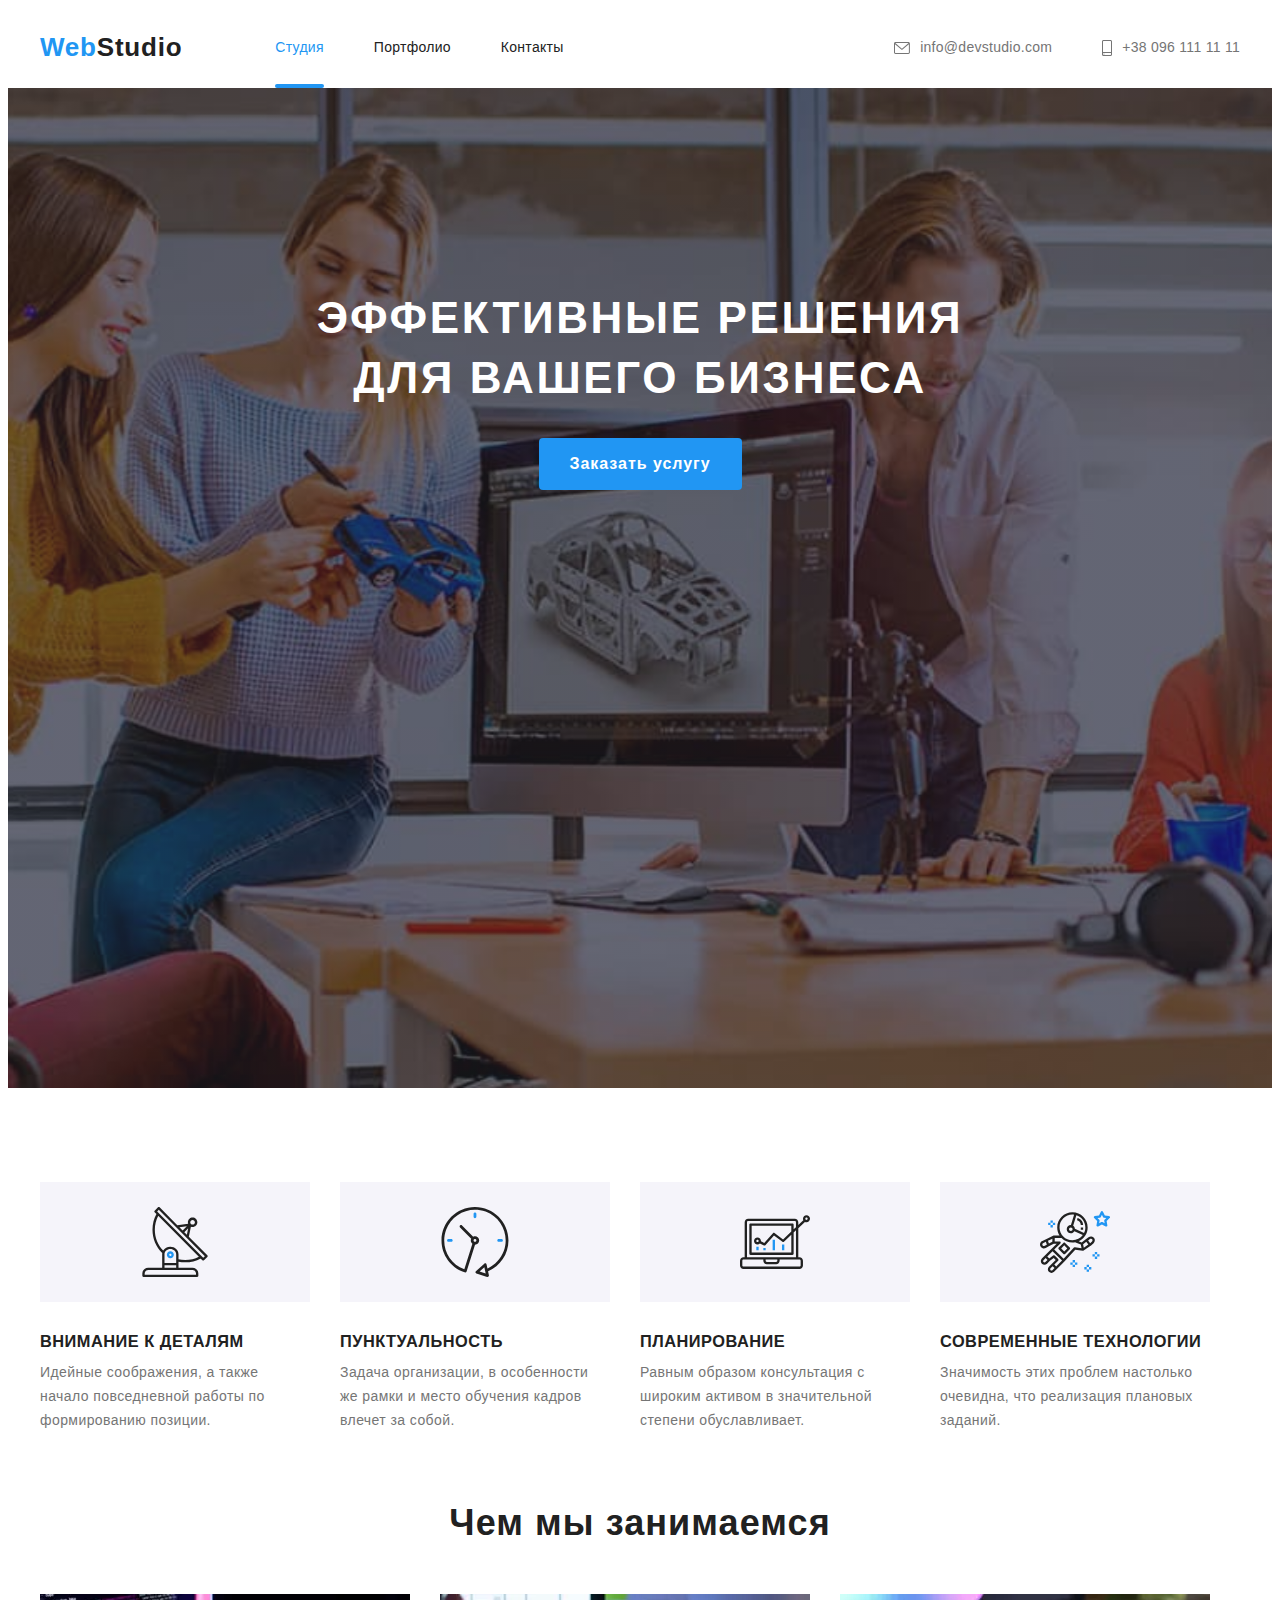
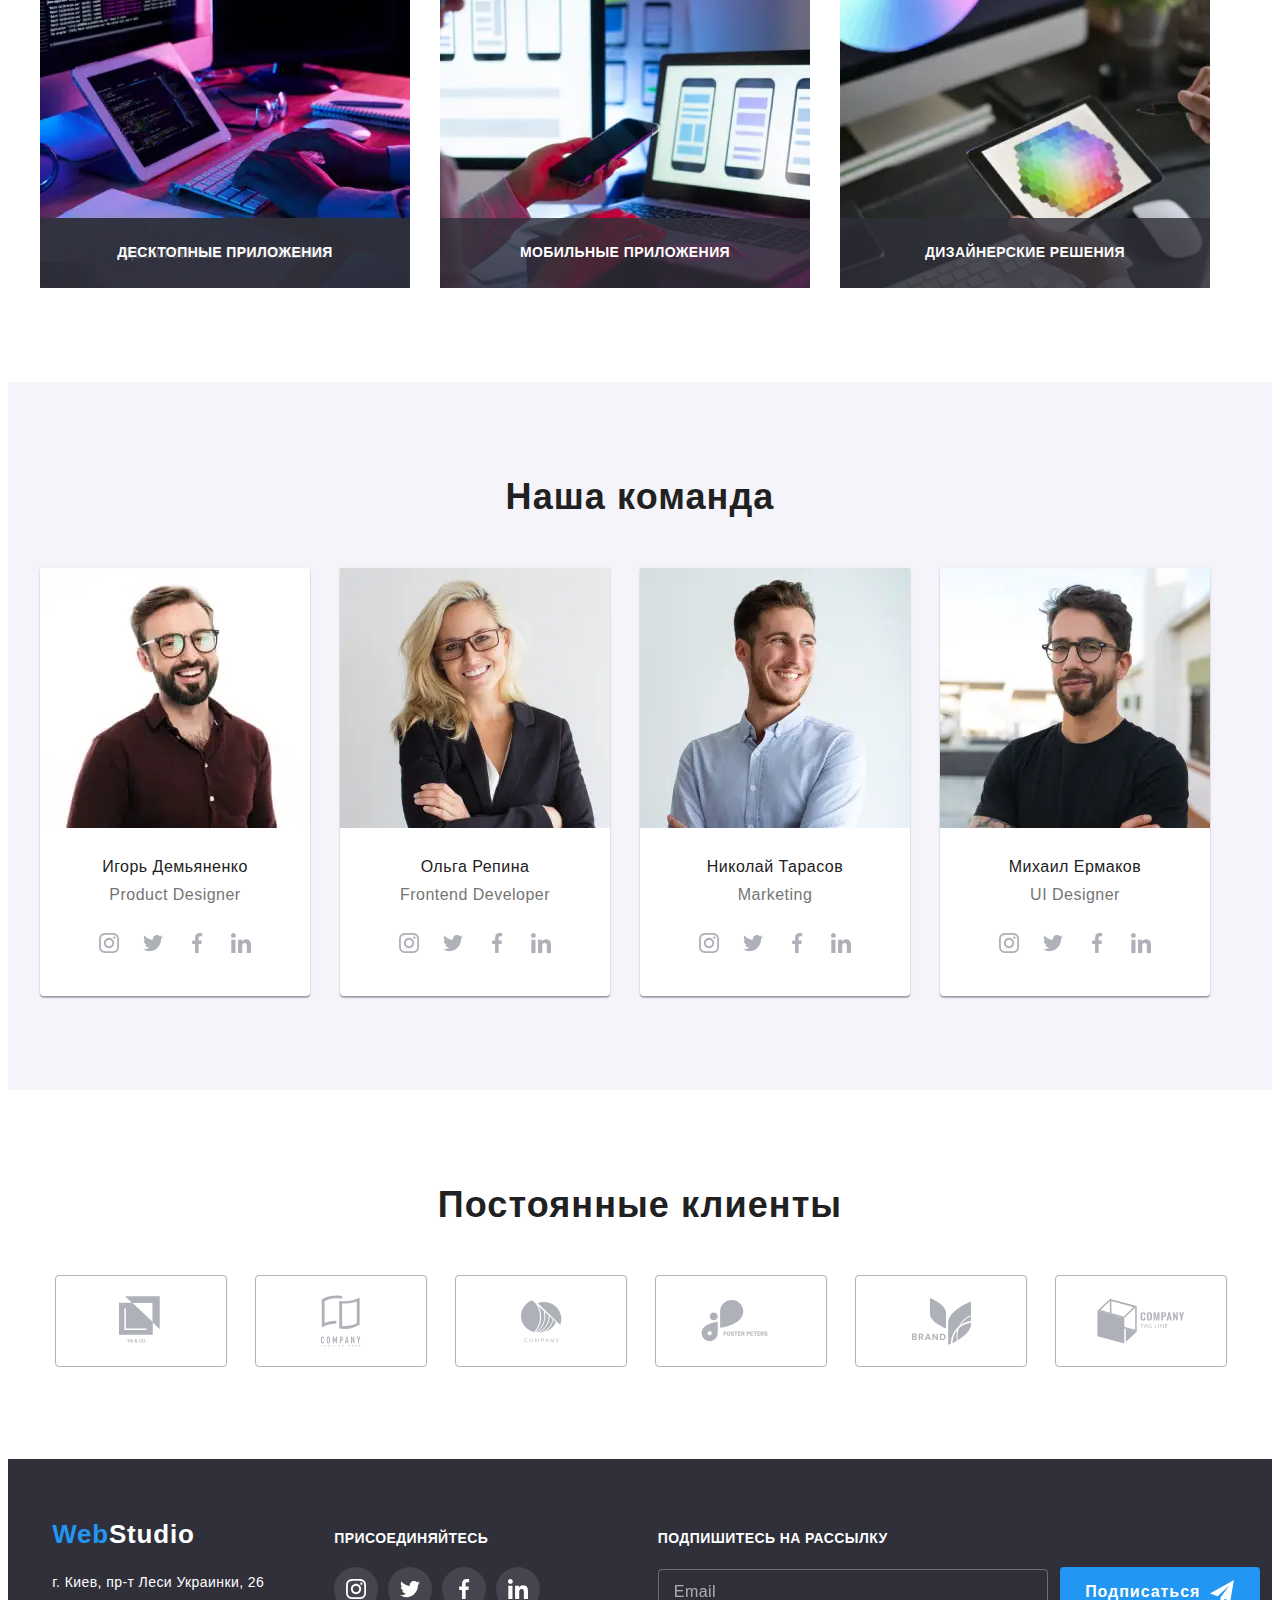
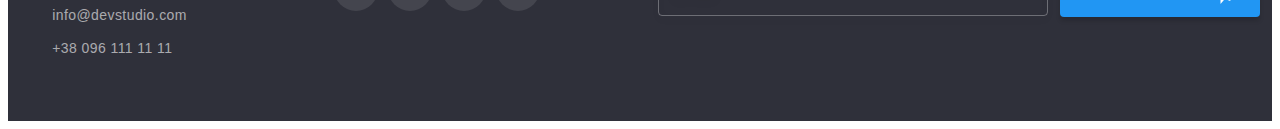
==== commit 4192f7f3: "project" ====
--- a/index.html
+++ b/index.html
@@ -17,13 +17,13 @@
                 <a href="#" class="logo"> <span class="logo-accent">Web</span>Studio</a>
                 <ul class="site-nav list">
                     <li class="site-nav-item">
-                        <a href="#" class="link current">Студия</a>
+                        <a href="#" class="site-nav-link link current">Студия</a>
                     </li>
                     <li class="site-nav-item">
-                        <a href="./portfolio.html" class="link">Портфолио</a>
+                        <a href="./portfolio.html" class="site-nav-link link">Портфолио</a>
                     </li>
                     <li class="site-nav-item">
-                        <a href="#" class="link">Контакты</a>
+                        <a href="#" class="site-nav-link link">Контакты</a>
                     </li>
                 </ul>
             </nav>
@@ -31,26 +31,26 @@
                 <li class="contacts-nav-item">
                     <a href="mailto:info@devstudio.com" class="contacts-nav-link link">
                         <svg class="icon-mail" width="16px" height="12px">
-                            <use href="./imeges/sprite-svg.svg#icon-envelope"></use>
+                            <use href="./images/sprite-svg.svg#icon-envelope"></use>
                         </svg>info@devstudio.com</a>
                 </li>
                 <li class="contacts-nav-item">
                     <a href="tel:+380961111111" class="contacts-nav-link link">
                         <svg class="icon-phone" width="10px" height="16px">
-                            <use href="./imeges/sprite-svg.svg#icon-smartphone"></use>
+                            <use href="./images/sprite-svg.svg#icon-smartphone"></use>
                         </svg>+38 096 111 11 11</a>
                 </li>
             </ul>
             <button class="burger-button" type="button" data-menu-button>
                 <svg class="burger-icon" width="40" height="40">
-                    <use href="./imeges/sprite-svg.svg#menu-40"></use>
+                    <use href="./images/sprite-svg.svg#menu-40"></use>
                 </svg>
             </button>
         </div>
         <div class="mobile-menu is-open" data-menu>
             <button class="mobile-close-button" type="button" data-menu-close>
                 <svg class="close-icon" width="40" height="40">
-                    <use href="./imeges/sprite-svg.svg#close-40"></use>
+                    <use href="./images/sprite-svg.svg#close-40"></use>
                 </svg>
             </button>
             <ul class="mobile-site-nav list">
@@ -65,7 +65,7 @@
                 </li>
             </ul>
             <div class="mobile-contacts">
-                <ul class="contacts-nav-mobile list">
+                <ul class="mobile-contacts-list list">
                     <li class="mobile-contacts-item">
                         <a href="tel:+380961111111" class="mobile-contacts-link link">+38 096 111 11 11</a>
                     </li>
@@ -98,7 +98,7 @@
                     <li class="features-items">
                         <div class="features-thumbs">
                                 <svg class="features-icon" width="70" height="70">
-                                    <use href="./imeges/sprite-svg.svg#icon-antenna"></use>
+                                    <use href="./images/sprite-svg.svg#icon-antenna"></use>
                                 </svg>
                         </div>
                         <h3 class="features-title">Внимание к деталям</h3>
@@ -107,7 +107,7 @@
                     <li class="features-items">
                         <div class="features-thumbs">
                                 <svg class="features-icon" width="70" height="70">
-                                    <use href="./imeges/sprite-svg.svg#icon-clock-1" ></use>
+                                    <use href="./images/sprite-svg.svg#icon-clock-1" ></use>
                                 </svg>
                         </div>
                         <h3 class="features-title">Пунктуальность</h3>
@@ -116,7 +116,7 @@
                     <li class="features-items">
                         <div class="features-thumbs">
                                 <svg class="features-icon" width="70" height="70">
-                                    <use href="./imeges/sprite-svg.svg#icon-diagram"></use>
+                                    <use href="./images/sprite-svg.svg#icon-diagram"></use>
                                 </svg>
                         </div>
                         <h3 class="features-title">Планирование</h3>
@@ -125,7 +125,7 @@
                     <li class="features-items">
                         <div class="features-thumbs">
                                 <svg class="features-icon" width="70" height="70">
-                                    <use href="./imeges/sprite-svg.svg#icon-astronaut"></use>
+                                    <use href="./images/sprite-svg.svg#icon-astronaut"></use>
                                 </svg>
                         </div>
                         <h3 class="features-title">Современные технологии</h3>
@@ -141,9 +141,9 @@
                 <ul class="examples list">
                     <li class="examples-item">
                         <picture>
-                            <source srcset="./imeges/examples/box-1.webp 1x, ./imeges/examples/box-1@2x.webp 2x" media="(min-width: 1200px)" type="imege/webp" />
-                            <source srcset="./imeges/examples/box-1.jpg 1x, ./imeges/examples/box-1@2x.jpg 2x" media="(min-width: 1200px)" />
-                        <img class="examples-img" src="./imeges/examples/box-1.jpg" alt="box 1">
+                            <source srcset="./images/examples/box-1.webp 1x, ./images/examples/box-1@2x.webp 2x" media="(min-width: 1200px)" type="image/webp" />
+                            <source srcset="./images/examples/box-1.jpg 1x, ./images/examples/box-1@2x.jpg 2x" media="(min-width: 1200px)" />
+                        <img class="examples-img" src="./images/examples/box-1.jpg" alt="box 1">
                         </picture>
                         <div class="examples-articles">
                             <p class="examples-articles-text">Десктопные приложения</p>
@@ -151,10 +151,10 @@
                     </li>
                     <li class="examples-item">
                         <picture>
-                            <source srcset="./imeges/examples/box-2.webp 1x, ./imeges/examples/box-2@2x.webp 2x" media="(min-width: 1200px)"
-                                type="imege/webp" />
-                            <source srcset="./imeges/examples/box-2.jpg 1x, ./imeges/examples/box-2@2x.jpg 2x" media="(min-width: 1200px)" />
-                        <img class="examples-img" src="./imeges/examples/box-2.jpg" alt="box 2" >
+                            <source srcset="./images/examples/box-2.webp 1x, ./images/examples/box-2@2x.webp 2x" media="(min-width: 1200px)"
+                                type="image/webp" />
+                            <source srcset="./images/examples/box-2.jpg 1x, ./images/examples/box-2@2x.jpg 2x" media="(min-width: 1200px)" />
+                        <img class="examples-img" src="./images/examples/box-2.jpg" alt="box 2" >
                         </picture>
                         <div class="examples-articles">
                             <p class="examples-articles-text">Мобильные приложения</p>
@@ -162,10 +162,10 @@
                     </li>
                     <li class="examples-item">
                         <picture>
-                            <source srcset="./imeges/examples/box-3.webp 1x, ./imeges/examples/box-3@2x.webp 2x" media="(min-width: 1200px)"
-                                type="imege/webp" />
-                            <source srcset="./imeges/examples/box-3.jpg 1x, ./imeges/examples/box-3@2x.jpg 2x" media="(min-width: 1200px)" />
-                        <img class="examples-img" src="./imeges/examples/box-3.jpg" alt="box 31" >
+                            <source srcset="./images/examples/box-3.webp 1x, ./images/examples/box-3@2x.webp 2x" media="(min-width: 1200px)"
+                                type="image/webp" />
+                            <source srcset="./images/examples/box-3.jpg 1x, ./images/examples/box-3@2x.jpg 2x" media="(min-width: 1200px)" />
+                        <img class="examples-img" src="./images/examples/box-3.jpg" alt="box 31" >
                         </picture>
                         <div class="examples-articles">
                             <p class="examples-articles-text">Дизайнерские решения</p>
@@ -181,17 +181,22 @@
                 <ul class="team list">
                     <li class="team-item">
                         <picture>
-                            <source srcset="./imeges/team/demyanchenko-descktop.webp 1x, ./imeges/team/demyanchenko-descktop@2x.webp 2x" 
-                            media="(min-width: 1200px)" type="imege/webp" />
-                            <source srcset="./imeges/team/demyanchenko-descktop.jpg 1x, ./imeges/team/demyanchenko-descktop@2x.jpg 2x" 
+                            <source srcset="./images/team/demyanchenko-descktop.webp 1x, ./images/team/demyanchenko-descktop@2x.webp 2x" 
+                            media="(min-width: 1200px)" type="image/webp" />
+                            <source srcset="./imeges/team/demyanchenko-descktop.jpg 1x, ./images/team/demyanchenko-descktop@2x.jpg 2x" 
                             media="(min-width: 1200px)" />
                            
-                            <source srcset="./imeges/team/demyanchenko-tablet.webp 1x, ./imeges/team/demyanchenko-tablet@2x.webp 2x"
-                                media="(min-width: 768px)" type="imege/webp" />
-                            <source srcset="./imeges/team/demyanchenko-tablet.jpg 1x, ./imeges/team/demyanchenko-tablet@2x.jpg 2x"
+                            <source srcset="./images/team/demyanchenko-tablet.webp 1x, ./images/team/demyanchenko-tablet@2x.webp 2x"
+                                media="(min-width: 768px)" type="image/webp" />
+                            <source srcset="./images/team/demyanchenko-tablet.jpg 1x, ./images/team/demyanchenko-tablet@2x.jpg 2x"
                                 media="(min-width: 768px)" />
-
-                            <img class="team-img" src="./imeges/team/demyanchenko-mob.jpg" alt="Product_desinder.jpg">
+                            
+                            <source srcset="./images/team/demyanchenko-mob.webp 1x, ./images/team/demyanchenko-mob@2x.webp 2x" 
+                                media="(min-width: 480px)" type="image/webp" />
+                            <source srcset="./images/team/demyanchenko-mob.jpg 1x, ./images/team/demyanchenko-mob@2x.jpg 2x" 
+                                media="(min-width: 480px)" />
+
+                            <img class="team-img" src="./images/team/demyanchenko-mob.jpg" alt="Product_desinder.jpg">
                         </picture>
                     <div class="card-description">
                         <h3 class="card-description-title">Игорь Демьяненко</h3>
@@ -200,28 +205,28 @@
                             <li class="social-items">
                                 <a href="#" class="social-link link">
                                 <svg class="social-icons" width="20px" height="20px">
-                                    <use href="./imeges/sprite-svg.svg#icon-instagram" ></use>
+                                    <use href="./images/sprite-svg.svg#icon-instagram" ></use>
                                 </svg>
                             </a>
                             </li>
                             <li class="social-items">
                                 <a href="#" class="social-link link">
                                 <svg class="social-icons" width="20px" height="20px">
-                                    <use href="./imeges/sprite-svg.svg#icon-twitter" ></use>
+                                    <use href="./images/sprite-svg.svg#icon-twitter" ></use>
                                 </svg>
                             </a>
                             </li>
                             <li class="social-items">
                                 <a href="#" class="social-link link">
                                 <svg class="social-icons" width="20px" height="20px">
-                                    <use href="./imeges/sprite-svg.svg#icon-facebook" ></use>
+                                    <use href="./images/sprite-svg.svg#icon-facebook" ></use>
                                 </svg>
                             </a>
                             </li>
                             <li class="social-items">
                                 <a href="#" class="social-link link">
                                 <svg class="social-icons" width="20px" height="20px">
-                                    <use href="./imeges/sprite-svg.svg#icon-linkedin" ></use>
+                                    <use href="./images/sprite-svg.svg#icon-linkedin" ></use>
                                 </svg>
                             </a>
                             </li>
@@ -230,17 +235,22 @@
                     </li>
                     <li class="team-item">
                         <picture>
-                            <source srcset="./imeges/team/repina-descktop.webp 1x, ./imeges/team/repina-descktop@2x.webp 2x"
-                                media="(min-width: 1200px)" type="imege/webp" />
-                            <source srcset="./imeges/team/repina-descktop.jpg 1x, ./imeges/team/repina-descktop@2x.jpg 2x"
+                            <source srcset="./images/team/repina-descktop.webp 1x, ./images/team/repina-descktop@2x.webp 2x"
+                                media="(min-width: 1200px)" type="image/webp" />
+                            <source srcset="./images/team/repina-descktop.jpg 1x, ./images/team/repina-descktop@2x.jpg 2x"
                                 media="(min-width: 1200px)" />
 
-                            <source srcset="./imeges/team/repina-tablet.webp 1x, ./imeges/team/repina-tablet@2x.webp 2x"
-                                media="(min-width: 768px)" type="imege/webp" />
-                            <source srcset="./imeges/team/repina-tablet.jpg 1x, ./imeges/team/repina-tablet@2x.jpg 2x"
+                            <source srcset="./images/team/repina-tablet.webp 1x, ./images/team/repina-tablet@2x.webp 2x"
+                                media="(min-width: 768px)" type="image/webp" />
+                            <source srcset="./images/team/repina-tablet.jpg 1x, ./images/team/repina-tablet@2x.jpg 2x"
                                 media="(min-width: 768px)" />
 
-                            <img class="team-img" src="./imeges/team/repina-mob.jpg" alt="Frontend_Developer" >
+                            <source srcset="./images/team/repina-mob.webp 1x, ./images/team/repina-mob@2x.webp 2x" 
+                                media="(min-width: 480px)" type="image/webp" />
+                            <source srcset="./images/team/repina-mob.jpg 1x, ./images/team/repina-mob@2x.jpg 2x" 
+                                media="(min-width: 480px)" />
+
+                            <img class="team-img" src="./images/team/repina-mob.jpg" alt="Frontend_Developer" >
                         </picture>
                         <div class="card-description">
                         <h3 class="card-description-title">Ольга Репина</h3>
@@ -249,28 +259,28 @@
                             <li class="social-items">
                                 <a href="#" class="social-link link">
                                     <svg class="social-icons" width="20px" height="20px">
-                                        <use href="./imeges/sprite-svg.svg#icon-instagram"></use>
-                                    </svg>
-                                </a>
-                            </li>
-                            <li class="social-items">
-                                <a href="#" class="social-link link">
-                                    <svg class="social-icons" width="20px" height="20px">
-                                        <use href="./imeges/sprite-svg.svg#icon-twitter"></use>
-                                    </svg>
-                                </a>
-                            </li>
-                            <li class="social-items">
-                                <a href="#" class="social-link link">
-                                    <svg class="social-icons" width="20px" height="20px">
-                                        <use href="./imeges/sprite-svg.svg#icon-facebook"></use>
-                                    </svg>
-                                </a>
-                            </li>
-                            <li class="social-items">
-                                <a href="#" class="social-link link">
-                                    <svg class="social-icons" width="20px" height="20px">
-                                        <use href="./imeges/sprite-svg.svg#icon-linkedin"></use>
+                                        <use href="./images/sprite-svg.svg#icon-instagram"></use>
+                                    </svg>
+                                </a>
+                            </li>
+                            <li class="social-items">
+                                <a href="#" class="social-link link">
+                                    <svg class="social-icons" width="20px" height="20px">
+                                        <use href="./images/sprite-svg.svg#icon-twitter"></use>
+                                    </svg>
+                                </a>
+                            </li>
+                            <li class="social-items">
+                                <a href="#" class="social-link link">
+                                    <svg class="social-icons" width="20px" height="20px">
+                                        <use href="./images/sprite-svg.svg#icon-facebook"></use>
+                                    </svg>
+                                </a>
+                            </li>
+                            <li class="social-items">
+                                <a href="#" class="social-link link">
+                                    <svg class="social-icons" width="20px" height="20px">
+                                        <use href="./images/sprite-svg.svg#icon-linkedin"></use>
                                     </svg>
                                 </a>
                             </li>
@@ -279,16 +289,22 @@
                     </li>
                     <li class="team-item">
                         <picture>
-                            <source srcset="./imeges/team/tarasov-descktop.webp 1x, ./imeges/team/tarasov-descktop@2x.webp 2x"
-                                media="(min-width: 1200px)" type="imege/webp" />
-                            <source srcset="./imeges/team/tarasov-descktop.jpg 1x, ./imeges/team/tarasov-descktop@2x.jpg 2x"
+                            <source srcset="./images/team/tarasov-descktop.webp 1x, ./images/team/tarasov-descktop@2x.webp 2x"
+                                media="(min-width: 1200px)" type="image/webp" />
+                            <source srcset="./images/team/tarasov-descktop.jpg 1x, ./images/team/tarasov-descktop@2x.jpg 2x"
                                 media="(min-width: 1200px)" />
                         
-                            <source srcset="./imeges/team/tarasov-tablet.webp 1x, ./imeges/team/tarasov-tablet@2x.webp 2x"
-                                media="(min-width: 768px)" type="imege/webp" />
-                            <source srcset="./imeges/team/tarasov-tablet.jpg 1x, ./imeges/team/tarasov-tablet@2x.jpg 2x"
+                            <source srcset="./images/team/tarasov-tablet.webp 1x, ./images/team/tarasov-tablet@2x.webp 2x"
+                                media="(min-width: 768px)" type="image/webp" />
+                            <source srcset="./images/team/tarasov-tablet.jpg 1x, ./images/team/tarasov-tablet@2x.jpg 2x"
                                 media="(min-width: 768px)" />
-                            <img class="team-img" src="./imeges/team/tarasov-mob.jpg" alt="Marketing.jpg">
+
+                            <source srcset="./images/team/tarasov-mob.webp 1x, ./images/team/tarasov-mob@2x.webp 2x" 
+                                media="(min-width: 480px)" type="image/webp" />
+                            <source srcset="./images/team/tarasov-mob.jpg 1x, ./images/team/tarasov-mob@2x.jpg 2x" 
+                                media="(min-width: 480px)" />
+
+                            <img class="team-img" src="./images/team/tarasov-mob.jpg" alt="Marketing.jpg">
                          </picture>  
                         <div class="card-description">
                         <h3 class="card-description-title">Николай Тарасов</h3>
@@ -297,28 +313,28 @@
                             <li class="social-items">
                                 <a href="#" class="social-link link">
                                     <svg class="social-icons" width="20px" height="20px">
-                                        <use href="./imeges/sprite-svg.svg#icon-instagram"></use>
-                                    </svg>
-                                </a>
-                            </li>
-                            <li class="social-items">
-                                <a href="#" class="social-link link">
-                                    <svg class="social-icons" width="20px" height="20px">
-                                        <use href="./imeges/sprite-svg.svg#icon-twitter"></use>
-                                    </svg>
-                                </a>
-                            </li>
-                            <li class="social-items">
-                                <a href="#" class="social-link link">
-                                    <svg class="social-icons" width="20px" height="20px">
-                                        <use href="./imeges/sprite-svg.svg#icon-facebook"></use>
-                                    </svg>
-                                </a>
-                            </li>
-                            <li class="social-items">
-                                <a href="#" class="social-link link">
-                                    <svg class="social-icons" width="20px" height="20px">
-                                        <use href="./imeges/sprite-svg.svg#icon-linkedin"></use>
+                                        <use href="./images/sprite-svg.svg#icon-instagram"></use>
+                                    </svg>
+                                </a>
+                            </li>
+                            <li class="social-items">
+                                <a href="#" class="social-link link">
+                                    <svg class="social-icons" width="20px" height="20px">
+                                        <use href="./images/sprite-svg.svg#icon-twitter"></use>
+                                    </svg>
+                                </a>
+                            </li>
+                            <li class="social-items">
+                                <a href="#" class="social-link link">
+                                    <svg class="social-icons" width="20px" height="20px">
+                                        <use href="./images/sprite-svg.svg#icon-facebook"></use>
+                                    </svg>
+                                </a>
+                            </li>
+                            <li class="social-items">
+                                <a href="#" class="social-link link">
+                                    <svg class="social-icons" width="20px" height="20px">
+                                        <use href="./images/sprite-svg.svg#icon-linkedin"></use>
                                     </svg>
                                 </a>
                             </li>
@@ -327,16 +343,22 @@
                     </li>
                     <li class="team-item">
                         <picture>
-                            <source srcset="./imeges/team/ermakov-descktop.webp 1x, ./imeges/team/ermakov-descktop@2x.webp 2x"
-                                media="(min-width: 1200px)" type="imege/webp" />
-                            <source srcset="./imeges/team/ermakov-descktop.jpg 1x, ./imeges/team/ermakov-descktop@2x.jpg 2x"
+                            <source srcset="./images/team/ermakov-descktop.webp 1x, ./images/team/ermakov-descktop@2x.webp 2x"
+                                media="(min-width: 1200px)" type="image/webp" />
+                            <source srcset="./images/team/ermakov-descktop.jpg 1x, ./images/team/ermakov-descktop@2x.jpg 2x"
                                 media="(min-width: 1200px)" />
                         
-                            <source srcset="./imeges/team/ermakov-tablet.webp 1x, ./imeges/team/ermakov-tablet@2x.webp 2x"
-                                media="(min-width: 768px)" type="imege/webp" />
-                            <source srcset="./imeges/team/ermakov-tablet.jpg 1x, ./imeges/team/ermakov-tablet@2x.jpg 2x"
+                            <source srcset="./images/team/ermakov-tablet.webp 1x, ./images/team/ermakov-tablet@2x.webp 2x"
+                                media="(min-width: 768px)" type="image/webp" />
+                            <source srcset="./images/team/ermakov-tablet.jpg 1x, ./images/team/ermakov-tablet@2x.jpg 2x"
                                 media="(min-width: 768px)" />
-                            <img class="team-img" src="./imeges/team/ermakov-mob.jpg" alt="UI_Designer.jpg">
+
+                            <source srcset="./images/team/ermakov-mob.webp 1x, ./images/team/ermakov-mob@2x.webp 2x"
+                                media="(min-width: 480px)" type="image/webp" />
+                            <source srcset="./images/team/ermakov-mob.jpg 1x, ./images/team/ermakov-mob@2x.jpg 2x"
+                                media="(min-width: 480px)" />
+                                
+                            <img class="team-img" src="./images/team/ermakov-mob.jpg" alt="UI_Designer.jpg">
                         </picture>
                             <div class="card-description">
                         <h3 class="card-description-title">Михаил Ермаков</h3>
@@ -345,28 +367,28 @@
                             <li class="social-items">
                                 <a href="#" class="social-link link">
                                     <svg class="social-icons" width="20px" height="20px">
-                                        <use href="./imeges/sprite-svg.svg#icon-instagram"></use>
-                                    </svg>
-                                </a>
-                            </li>
-                            <li class="social-items">
-                                <a href="#" class="social-link link">
-                                    <svg class="social-icons" width="20px" height="20px">
-                                        <use href="./imeges/sprite-svg.svg#icon-twitter"></use>
-                                    </svg>
-                                </a>
-                            </li>
-                            <li class="social-items">
-                                <a href="#" class="social-link link">
-                                    <svg class="social-icons" width="20px" height="20px">
-                                        <use href="./imeges/sprite-svg.svg#icon-facebook"></use>
-                                    </svg>
-                                </a>
-                            </li>
-                            <li class="social-items">
-                                <a href="#" class="social-link link">
-                                    <svg class="social-icons" width="20px" height="20px">
-                                        <use href="./imeges/sprite-svg.svg#icon-linkedin"></use>
+                                        <use href="./images/sprite-svg.svg#icon-instagram"></use>
+                                    </svg>
+                                </a>
+                            </li>
+                            <li class="social-items">
+                                <a href="#" class="social-link link">
+                                    <svg class="social-icons" width="20px" height="20px">
+                                        <use href="./images/sprite-svg.svg#icon-twitter"></use>
+                                    </svg>
+                                </a>
+                            </li>
+                            <li class="social-items">
+                                <a href="#" class="social-link link">
+                                    <svg class="social-icons" width="20px" height="20px">
+                                        <use href="./images/sprite-svg.svg#icon-facebook"></use>
+                                    </svg>
+                                </a>
+                            </li>
+                            <li class="social-items">
+                                <a href="#" class="social-link link">
+                                    <svg class="social-icons" width="20px" height="20px">
+                                        <use href="./images/sprite-svg.svg#icon-linkedin"></use>
                                     </svg>
                                 </a>
                             </li>
@@ -384,42 +406,42 @@
                     <li class="clients-thumbs">
                         <a href="#" class="clients-link link">
                         <svg class="client-items" width="45px" height="50px">
-                            <use href="./imeges/sprite-svg.svg#icon-ya-co"></use>
+                            <use href="./images/sprite-svg.svg#icon-ya-co"></use>
                         </svg> 
                         </a>
                     </li>
                     <li class="clients-thumbs">
                         <a href="#" class="clients-link link">
                         <svg class="client-items" width="40px" height="52px">
-                            <use href="./imeges/sprite-svg.svg#icon-tag-line-here"></use>
+                            <use href="./images/sprite-svg.svg#icon-tag-line-here"></use>
                         </svg>
                         </a>
                     </li>
                     <li class="clients-thumbs">
                         <a href="#" class="clients-link link">
                         <svg class="client-items" width="41px" height="43px">
-                            <use href="./imeges/sprite-svg.svg#icon-company"></use>
+                            <use href="./images/sprite-svg.svg#icon-company"></use>
                         </svg>
                         </a>
                     </li>
                     <li class="clients-thumbs">
                         <a href="#" class="clients-link link">
                         <svg class="client-items" width="80px" height="42px">
-                            <use href="./imeges/sprite-svg.svg#icon-foster"></use>
+                            <use href="./images/sprite-svg.svg#icon-foster"></use>
                         </svg>
                         </a>
                     </li>
                     <li class="clients-thumbs">
                         <a href="#" class="clients-link link">
                         <svg class="client-items" width="59px" height="47px">
-                            <use href="./imeges/sprite-svg.svg#icon-brand" ></use>
+                            <use href="./images/sprite-svg.svg#icon-brand" ></use>
                         </svg>
                         </a>
                     </li>
                     <li class="clients-thumbs">
                         <a href="#" class="clients-link link">
                             <svg class="client-items" width="88px" height="45px">
-                                <use href="./imeges/sprite-svg.svg#icon-tag-line" ></use>
+                                <use href="./images/sprite-svg.svg#icon-tag-line" ></use>
                             </svg>
                         </a>
                     </li>
@@ -429,83 +451,82 @@
 </main>
     <!-- FOOTER -->
     <footer class="footer-contacts">
-    <div class="container footer">
-        <div class="footer-media">
-            <div class="footer-adress">
-                <a href="#" class="footer-logo link"><span class="logo-accent">Web</span>Studio</a>
-                <address>
-                    <ul class="adress list">
-                        <li class="adress-item">
-                            <a href="https://goo.gl/maps/YhiBnoZrhkPJPNng6" target="blank" class="adress-map">г. Киев, пр-т Леси Украинки, 26</a>
-                        </li>
-                        <li class="adress-item">
-                            <a href="mailto:info@devstudio.com" class="adress-link">info@devstudio.com</a>
-                        </li>
-                        <li class="adress-item">
-                            <a href="tel:+380961111111" class="adress-link">+38 096 111 11 11</a>
-                        </li>
-                    </ul>
-                </address>
-            </div>
-            <div class="social-footer">
-            <p class="social-footer-text">присоединяйтесь</p>
-            <ul class="social-footer-thumbs list">
-                <li class="social-footer-items">
-                    <a href="#" class="social-footer-link link">
-                        <svg class="social-footer-icons" width="20px" height="20px">
-                            <use href="./imeges/sprite-svg.svg#icon-instagram"></use>
-                        </svg>
-                    </a>
-                </li>
-                <li class="social-footer-items">
-                    <a href="#" class="social-footer-link link">
-                        <svg class="social-footer-icons" width="20px" height="20px">
-                            <use href="./imeges/sprite-svg.svg#icon-twitter" ></use>
-                        </svg>
-                    </a>
-                </li>
-                <li class="social-footer-items">
-                    <a href="#" class="social-footer-link link">
-                        <svg class="social-footer-icons" width="20px" height="20px">
-                            <use href="./imeges/sprite-svg.svg#icon-facebook" ></use>
-                        </svg>
-                    </a>
-                </li>
-                <li class="social-footer-items">
-                    <a href="#" class="social-footer-link link">
-                        <svg class="social-footer-icons" width="20px" height="20px">
-                            <use href="./imeges/sprite-svg.svg#icon-linkedin" ></use>
-                        </svg>
-                    </a>
-                </li>
-            </ul>
+        <div class="container footer">
+            <div class="footer-media">
+                <div class="footer-adress">
+                    <a href="#" class="footer-logo link"><span class="logo-accent">Web</span>Studio</a>
+                    <address>
+                        <ul class="adress list">
+                            <li class="adress-item">
+                                <a href="https://goo.gl/maps/YhiBnoZrhkPJPNng6" target="blank" class="adress-map">г. Киев, пр-т Леси Украинки, 26</a>
+                            </li>
+                            <li class="adress-item">
+                                <a href="mailto:info@devstudio.com" class="adress-link">info@devstudio.com</a>
+                            </li>
+                            <li class="adress-item">
+                                <a href="tel:+380961111111" class="adress-link">+38 096 111 11 11</a>
+                            </li>
+                        </ul>
+                    </address>
+                </div>
+                <div class="social-footer">
+                <p class="social-footer-text">присоединяйтесь</p>
+                <ul class="social-footer-thumbs list">
+                    <li class="social-footer-items">
+                        <a href="#" class="social-footer-link link">
+                            <svg class="social-footer-icons" width="20px" height="20px">
+                                <use href="./images/sprite-svg.svg#icon-instagram"></use>
+                            </svg>
+                        </a>
+                    </li>
+                    <li class="social-footer-items">
+                        <a href="#" class="social-footer-link link">
+                            <svg class="social-footer-icons" width="20px" height="20px">
+                                <use href="./images/sprite-svg.svg#icon-twitter" ></use>
+                            </svg>
+                        </a>
+                    </li>
+                    <li class="social-footer-items">
+                        <a href="#" class="social-footer-link link">
+                            <svg class="social-footer-icons" width="20px" height="20px">
+                                <use href="./images/sprite-svg.svg#icon-facebook" ></use>
+                            </svg>
+                        </a>
+                    </li>
+                    <li class="social-footer-items">
+                        <a href="#" class="social-footer-link link">
+                            <svg class="social-footer-icons" width="20px" height="20px">
+                                <use href="./images/sprite-svg.svg#icon-linkedin" ></use>
+                            </svg>
+                        </a>
+                    </li>
+                </ul>
+                </div>
+            </div>
+            <div class="subscribe-footer">
+                <p class="subscribe-footer-text">Подпишитесь на рассылку</p>
+                <div class="subscribe-form">
+                    <form class="footer-form">
+                        <div class="form-field">
+                            <label for="mail"></label>
+                            <input class="form-field-input" type="text" name="mail" id="mail" placeholder="Email" />
+                        </div>
+                        <button type="submit" class="btn-subscribe">Подписаться
+                            <svg class="btn-icon" width="24" height="24">
+                                <use href="./images/sprite-svg.svg#send"></use>
+                            </svg>
+                        </button>
+                    </form>
+                </div>
             </div>
         </div>
-        <div class="subscribe-footer">
-            <p class="subscribe-footer-text">Подпишитесь на рассылку</p>
-            <div class="subscribe-form">
-                <form class="footer-form">
-                    <div class="form-field">
-                        <label for="mail"></label>
-                        <input class="form-field-input" type="text" name="mail" id="mail" placeholder="Email" />
-                    </div>
-                    <button type="submit" class="btn-subscribe">Подписаться
-                        <svg class="btn-icon" width="24" height="24">
-                            <use href="./imeges/sprite-svg.svg#send"></use>
-                        </svg>
-                    </button>
-                </form>
-            </div>
-        </div>
-    </div>
     </footer>
-
         <!-- modal -->
 <div class="backdrop is-hidden" data-modal>
     <div class="modal">
         <button type="button" class="modal-btn-thumb" data-modal-close>
             <svg class="modal-icon-close" width="18" height="18">
-                <use href="./imeges/sprite-svg.svg#icon-close-black-18dp-2-1-1"></use>
+                <use href="./images/sprite-svg.svg#icon-close-black-18dp-2-1-1"></use>
             </svg>
         </button>
         <!-- modal form -->
@@ -516,7 +537,7 @@
                     <span class="modal-input-thumb">
                         <input class="modal-input" type="text" name="user-name" placeholder=" " />
                         <svg class="modal-icon" width="20" height="20">
-                            <use href="./imeges/sprite-svg.svg#person"></use>
+                            <use href="./images/sprite-svg.svg#person"></use>
                         </svg>
                     </span>
                 </label>
@@ -526,7 +547,7 @@
                     <span class="modal-input-thumb">
                         <input class="modal-input" type="tel" name="user-tel" placeholder=" " />
                         <svg class="modal-icon" width="15" height="15">
-                            <use href="./imeges/sprite-svg.svg#phone"></use>
+                            <use href="./images/sprite-svg.svg#phone"></use>
                         </svg>
                     </span>
                 </label>
@@ -536,7 +557,7 @@
                     <span class="modal-input-thumb">
                         <input class="modal-input" type="email" name="user-email" placeholder=" " />
                         <svg class="modal-icon" width="15" height="15">
-                            <use href="./imeges/sprite-svg.svg#email"></use>
+                            <use href="./images/sprite-svg.svg#email"></use>
                         </svg>
                     </span>
                 </label>
@@ -560,7 +581,7 @@
     </div>
 </div> 
 
+<script src="./js/mobile-menu.js"></script>
 <script src="./js/modal.js"></script>
-<script src="./js/mobile-menu.js"></script>
 </body>
 </html>--- a/css/main.min.css
+++ b/css/main.min.css
@@ -1,2 +1,2 @@
-:root{--main-font: "Roboto", sans-serif;--logo-font: "Raleway", sans-serif;--primary-text-color: #212121;--title-text-color: #757575;--accent-color: #2196f3;--main-bg-color: #eeeeee;--background-color: #ffffff;--main-lite-color: rgba(255, 255, 255, 0.6);--footer-bg-color: #2f303a;--main-bg-color: #f5f4fa;--icon-color: #afb1b8;--time-animation: 250ms;--bezier-animation: cubic-bezier(0.4, 0, 0.2, 1)}.visually-hidden{position:absolute;width:1px;height:1px;margin:-1px;padding:0;overflow:hidden;border:0;clip:rect(0 0 0 0)}body{font-family:"Roboto",sans-serif;font-weight:400;font-size:14px;background-color:#fff;color:#212121}.list{padding:0px;margin:0px;list-style:none}.link{text-decoration:none}h1,h2,h3,h4,p{margin:0px}img{display:block;max-width:100%;height:auto}.btn-subscribe,.modal-btn-thumb,.page-header,.features-thumbs,.examples-articles,.social-link,.clients-link,.social-footer-thumbs,.social-footer-link,.footer-form,.form-field{display:-webkit-box;display:-ms-flexbox;display:flex;-webkit-box-align:center;-ms-flex-align:center;align-items:center}.container{width:100%;padding:0 15px;margin:0 auto}@media screen and (min-width: 480px){.container{width:480px}}@media screen and (min-width: 768px){.container{width:768px}}@media screen and (min-width: 1200px){.container{width:1200px}}@media screen and (min-width: 768px){.burger-button{display:none}}.burger-button,.mobile-close-button{padding:0;border:none;background-color:transparent}.mobile-close-button{position:absolute;top:10px;right:15px}.burger-button:hover,.burger-button:focus,.mobile-close-button:hover,.mobile-close-button:focus{color:#2196f3}.buttons.primary{padding:10px 30px;min-width:200px;text-align:center;border:1px solid transparent;border-radius:4px;font-size:16px;font-weight:700;line-height:1.87;letter-spacing:0.06em;cursor:pointer;background-color:#2196f3;color:#fff;-webkit-transition-property:background-color, -webkit-box-shadow;transition-property:background-color, -webkit-box-shadow;transition-property:background-color, box-shadow;transition-property:background-color, box-shadow, -webkit-box-shadow;-webkit-transition-duration:250ms;transition-duration:250ms;-webkit-transition-timing-function:cubic-bezier(0.4, 0, 0.2, 1);transition-timing-function:cubic-bezier(0.4, 0, 0.2, 1)}.buttons.primary:hover,.buttons.primary:focus{background-color:#188ce8;-webkit-box-shadow:0px 4px 4px rgba(0,0,0,0.15);box-shadow:0px 4px 4px rgba(0,0,0,0.15)}.buttons-filters{margin:0px;padding:6px 20px;min-width:73px;text-align:center;border:1px solid transparent;border-radius:4px;font-size:16px;font-weight:500;line-height:1.62;letter-spacing:0.03em;cursor:pointer;background-color:#f5f4fa;color:#212121;font-family:inherit;-webkit-transition-property:background-color, color, -webkit-box-shadow;transition-property:background-color, color, -webkit-box-shadow;transition-property:background-color, box-shadow, color;transition-property:background-color, box-shadow, color, -webkit-box-shadow;-webkit-transition-duration:250ms;transition-duration:250ms;-webkit-transition-timing-function:cubic-bezier(0.4, 0, 0.2, 1);transition-timing-function:cubic-bezier(0.4, 0, 0.2, 1)}.buttons-filters:hover,.buttons-filters:focus{background-color:#2196f3;color:#f5f4fa;-webkit-box-shadow:0px 3px 1px rgba(0,0,0,0.1),0px 1px 2px rgba(0,0,0,0.08),0px 2px 2px rgba(0,0,0,0.12);box-shadow:0px 3px 1px rgba(0,0,0,0.1),0px 1px 2px rgba(0,0,0,0.08),0px 2px 2px rgba(0,0,0,0.12)}.btn-subscribe{-webkit-box-pack:center;-ms-flex-pack:center;justify-content:center;padding:10px;min-width:200px;font-size:16px;font-weight:700;line-height:1.87;-webkit-box-align:center;-ms-flex-align:center;align-items:center;text-align:center;letter-spacing:0.06em;color:#fff;background-color:#2196f3;-webkit-box-shadow:0px 4px 4px rgba(0,0,0,0.15);box-shadow:0px 4px 4px rgba(0,0,0,0.15);border-radius:4px;border-width:0;cursor:pointer}.btn-icon{margin-left:10px}.modal-btn-thumb{position:absolute;top:8px;right:8px;-webkit-box-pack:center;-ms-flex-pack:center;justify-content:center;background-color:#fff;width:30px;height:30px;border:1px solid rgba(0,0,0,0.1);border-radius:50%;cursor:pointer;color:#000000}.modal-btn-thumb:hover,.modal-btn-thumb:focus{color:#2196f3}.modal-icon-close{fill:currentColor;-webkit-transition-property:color;transition-property:color;-webkit-transition-duration:250ms;transition-duration:250ms;-webkit-transition-timing-function:cubic-bezier(0.4, 0, 0.2, 1);transition-timing-function:cubic-bezier(0.4, 0, 0.2, 1)}.modal-btn-send{text-align:center}.btn-send{padding:10px 56px;font-size:16px;font-weight:700;line-height:1.87;letter-spacing:0.06em;min-width:200px;background-color:#2196f3;color:#fff;-webkit-box-shadow:0px 4px 4px rgba(0,0,0,0.15);box-shadow:0px 4px 4px rgba(0,0,0,0.15);border-radius:4px;border-width:0;cursor:pointer;-webkit-transition-property:background-color;transition-property:background-color;-webkit-transition-duration:250ms;transition-duration:250ms;-webkit-transition-timing-function:cubic-bezier(0.4, 0, 0.2, 1);transition-timing-function:cubic-bezier(0.4, 0, 0.2, 1)}.btn-send:focus,.btn-send:hover{background:#188ce8;-webkit-box-shadow:0px 4px 4px rgba(0,0,0,0.15);box-shadow:0px 4px 4px rgba(0,0,0,0.15)}.section-title{margin-bottom:50px;text-align:center;font-size:36px;font-weight:700;line-height:1.16;letter-spacing:0.03em}.backdrop{position:fixed;top:0;left:0;width:100%;height:100%;background-color:rgba(0,0,0,0.2);opacity:1;-webkit-transition-property:opacity;transition-property:opacity;-webkit-transition-duration:250ms;transition-duration:250ms;-webkit-transition-timing-function:cubic-bezier(0.4, 0, 0.2, 1);transition-timing-function:cubic-bezier(0.4, 0, 0.2, 1)}.backdrop.is-hidden{opacity:0;pointer-events:none}.backdrop.is-hidden .modal{-webkit-transform:translate(-50%, -50%) scale(0.9);transform:translate(-50%, -50%) scale(0.9)}.modal{position:absolute;top:50%;left:50%;-webkit-transform:translate(-50%, -50%) scale(1);transform:translate(-50%, -50%) scale(1);display:-webkit-box;display:-ms-flexbox;display:flex;-webkit-box-pack:end;-ms-flex-pack:end;justify-content:flex-end;padding:40px 40px;max-width:450px;height:95%;max-height:609px;overflow:scroll;background-color:#fff;-webkit-transition-property:-webkit-transform;transition-property:-webkit-transform;transition-property:transform;transition-property:transform, -webkit-transform;-webkit-transition-duration:250ms;transition-duration:250ms;-webkit-transition-timing-function:cubic-bezier(0.4, 0, 0.2, 1);transition-timing-function:cubic-bezier(0.4, 0, 0.2, 1)}@media screen and (min-width: 1200px){.modal{max-width:528px;height:95%;max-height:581px}}.modal-form{display:-webkit-box;display:-ms-flexbox;display:flex;-webkit-box-orient:vertical;-webkit-box-direction:normal;-ms-flex-direction:column;flex-direction:column;-webkit-box-pack:center;-ms-flex-pack:center;justify-content:center;width:100%}.modal-form-field{margin-bottom:10px}.modal-form-title{margin-bottom:12px;font-size:20px;font-weight:700;line-height:1.15;text-align:center;letter-spacing:0.03em}.modal-label{font-size:12px;line-height:1.17;letter-spacing:0.01em;color:#757575}.modal-input-thumb{position:relative;display:block;margin-top:4px;color:#000000}.modal-input{display:block;margin:0;padding:11px 40px;width:100%;border:1px solid rgba(33,33,33,0.2);border-radius:4px;-webkit-transition:border-color;transition:border-color;-webkit-transition-duration:250ms;transition-duration:250ms;-webkit-transition-timing-function:cubic-bezier(0.4, 0, 0.2, 1);transition-timing-function:cubic-bezier(0.4, 0, 0.2, 1)}.modal-input:focus,.modal-input:hover{outline:none;border-color:#2196f3}.modal-icon{position:absolute;top:50%;left:15px;-webkit-transform:translateY(-50%);transform:translateY(-50%);fill:currentColor;-webkit-transition-property:fill;transition-property:fill;-webkit-transition-duration:250ms;transition-duration:250ms;-webkit-transition-timing-function:cubic-bezier(0.4, 0, 0.2, 1);transition-timing-function:cubic-bezier(0.4, 0, 0.2, 1)}.modal-input:focus+.modal-icon,.modal-input:hover+.modal-icon{fill:#2196f3}.modal-textarea{margin-bottom:20px}.textarea-thumb{margin-top:4px;display:block}.textarea-field{padding:11px 16px;resize:none;width:370px;height:138px;line-height:1.14;letter-spacing:0.01em;border:1px solid rgba(33,33,33,0.2);border-radius:4px;-webkit-transition:border-color;transition:border-color;-webkit-transition-duration:250ms;transition-duration:250ms;-webkit-transition-timing-function:cubic-bezier(0.4, 0, 0.2, 1);transition-timing-function:cubic-bezier(0.4, 0, 0.2, 1)}.textarea-field:focus,.textarea-field:hover{outline:none;border-color:#2196f3}.textarea-field::-webkit-input-placeholder{color:rgba(117,117,117,0.5)}.textarea-field:-ms-input-placeholder{color:rgba(117,117,117,0.5)}.textarea-field::-ms-input-placeholder{color:rgba(117,117,117,0.5)}.textarea-field::placeholder{color:rgba(117,117,117,0.5)}@media screen and (min-width: 1200px){.textarea-field{width:448px;height:120px}}.checkbox{position:absolute;width:1px;height:1px;margin:-1px;padding:0;overflow:hidden;border:0;clip:rect(0 0 0 0)}.modal-checkbox{position:relative;margin-bottom:28px}.modal-label-checkbox{display:block;text-align:center;padding-left:25px;font-size:12px;line-height:1.17;letter-spacing:0.03em;color:#757575}@media screen and (min-width: 1200px){.modal-label-checkbox{padding-left:10px;font-size:14px;line-height:1.71;letter-spacing:0.03em}}.modal-label-checkbox::before{position:absolute;content:" ";display:inline-block;top:50%;left:5px;-webkit-transform:translateY(-50%);transform:translateY(-50%);margin-right:7px;width:16px;height:15px;border:2px solid #212121;border-radius:2px}@media screen and (min-width: 1200px){.modal-label-checkbox::before{top:50%;left:7px;-webkit-transform:translateY(-50%);transform:translateY(-50%);margin-right:5px}}.checkbox:checked+.modal-label-checkbox::before{background-color:#2196f3;background-image:url(../imeges/checkbox/icon-check.svg);background-size:contain;background-origin:border-box;border-color:#2196f3}.checkbox:focus+.checkbox:checked+.modal-label-checkbox::before{border-color:#2196f3}.conditios{line-height:1.71;letter-spacing:0.03em;color:#2196f3}.page-header{-webkit-box-pack:justify;-ms-flex-pack:justify;justify-content:space-between;-webkit-box-align:center;-ms-flex-align:center;align-items:center}@media screen and (min-width: 768px){.navigation{display:-webkit-box;display:-ms-flexbox;display:flex;-webkit-box-align:center;-ms-flex-align:center;align-items:center}}.logo{display:block;padding-top:24px;padding-bottom:24px;font-family:"Raleway",sans-serif;font-size:26px;font-weight:700;line-height:1.19;letter-spacing:0.03em;text-decoration:none;cursor:pointer;margin-right:88px;color:#212121}@media screen and (min-width: 1200px){.logo{margin-right:93px}}.logo-accent{font-family:"Raleway",sans-serif;font-size:26px;font-weight:700;line-height:1.23;letter-spacing:0.03em;color:#2196f3}.site-nav{display:-webkit-box;display:-ms-flexbox;display:flex}@media screen and (max-width: 767px){.site-nav{display:none}}.site-nav .link{display:block;padding-top:32px;padding-bottom:32px;font-weight:500;line-height:1.14;letter-spacing:0.02em;text-decoration:none;color:#212121;-webkit-transition-property:color;transition-property:color;-webkit-transition-duration:250ms;transition-duration:250ms;-webkit-transition-timing-function:cubic-bezier(0.4, 0, 0.2, 1);transition-timing-function:cubic-bezier(0.4, 0, 0.2, 1)}.site-nav .link:hover,.site-nav .link:focus{color:#2196f3;fill:#2196f3}.site-nav .link.current{position:relative;color:#2196f3}.site-nav .link.current::after{content:"";position:absolute;left:0;bottom:0;display:block;width:100%;height:4px;background-color:#2196f3;border-radius:2px}.site-nav-item:not(:last-child){margin-right:50px}@media screen and (max-width: 767px){.contacts-nav{display:none}}@media screen and (min-width: 768px){.contacts-nav{margin-left:auto}}@media screen and (min-width: 1200px){.contacts-nav{display:-webkit-box;display:-ms-flexbox;display:flex;-webkit-box-align:center;-ms-flex-align:center;align-items:center;margin-left:auto}}@media screen and (min-width: 768px){.contacts-nav-item:not(:last-child){margin-bottom:10px}}@media screen and (min-width: 1200px){.contacts-nav-item:not(:last-child){margin-right:50px;margin-bottom:0}}.contacts-nav-link{font-weight:500;font-size:12px;line-height:1.17;letter-spacing:0.02em;color:#757575;-webkit-transition-property:color;transition-property:color;-webkit-transition-duration:250ms;transition-duration:250ms;-webkit-transition-timing-function:cubic-bezier(0.4, 0, 0.2, 1);transition-timing-function:cubic-bezier(0.4, 0, 0.2, 1)}@media screen and (min-width: 768px){.contacts-nav-link{display:-webkit-box;display:-ms-flexbox;display:flex;-webkit-box-align:center;-ms-flex-align:center;align-items:center}}@media screen and (min-width: 1200px){.contacts-nav-link{padding-top:32px;padding-bottom:32px;font-size:14px;font-weight:500;line-height:1.14;display:-webkit-box;display:-ms-flexbox;display:flex;-webkit-box-align:center;-ms-flex-align:center;align-items:center;-webkit-box-pack:center;-ms-flex-pack:center;justify-content:center;letter-spacing:0.02em}}.contacts-nav-link:hover,.contacts-nav-link:focus{color:#2196f3;fill:#2196f3}.icon-mail{display:block;margin-right:10px;fill:currentColor;-webkit-transition-property:fill;transition-property:fill;-webkit-transition-duration:250ms;transition-duration:250ms;-webkit-transition-timing-function:cubic-bezier(0.4, 0, 0.2, 1);transition-timing-function:cubic-bezier(0.4, 0, 0.2, 1)}.icon-phone{display:block;margin-right:10px;fill:currentColor;-webkit-transition-property:fill;transition-property:fill;-webkit-transition-duration:250ms;transition-duration:250ms;-webkit-transition-timing-function:cubic-bezier(0.4, 0, 0.2, 1);transition-timing-function:cubic-bezier(0.4, 0, 0.2, 1)}.mobile-menu{position:absolute;top:0;left:50%;-webkit-transform:translateX(-50%) translateY(-100%);transform:translateX(-50%) translateY(-100%);width:100%;max-width:480px;max-height:796px;display:-webkit-box;display:-ms-flexbox;display:flex;-webkit-box-orient:vertical;-webkit-box-direction:normal;-ms-flex-direction:column;flex-direction:column;-webkit-box-pack:justify;-ms-flex-pack:justify;justify-content:space-between;padding:48px 40px;background-color:#fff;-webkit-transition-property:-webkit-transform;transition-property:-webkit-transform;transition-property:transform;transition-property:transform, -webkit-transform;-webkit-transition-duration:250ms;transition-duration:250ms;-webkit-transition-timing-function:cubic-bezier(0.4, 0, 0.2, 1);transition-timing-function:cubic-bezier(0.4, 0, 0.2, 1)}.mobile-menu.is-open{-webkit-transform:translateX(-50%) translateY(0%);transform:translateX(-50%) translateY(0%)}@media screen and (min-width: 768px){.mobile-menu{display:none}}.mobile-site-nav{margin-bottom:305px}.mobile-site-items:not(:last-child){margin-bottom:37px}.mobile-site-link{font-size:40px;font-weight:500;line-height:1.18;letter-spacing:0.02em;color:#212121;-webkit-transition-property:color;transition-property:color;-webkit-transition-duration:250ms;transition-duration:250ms;-webkit-transition-timing-function:cubic-bezier(0.4, 0, 0.2, 1);transition-timing-function:cubic-bezier(0.4, 0, 0.2, 1)}.mobile-site-link.current{color:#2196f3}.mobile-site-link:hover,.mobile-site-link:focus{color:#2196f3;fill:#2196f3}.contacts-nav-mobile{margin-bottom:64px}.mobile-contacts-item:not(:last-child){margin-bottom:32px}.mobile-contacts-link{font-size:34px;font-weight:500;line-height:1.18;letter-spacing:0.02em;color:#757575;-webkit-transition-property:color;transition-property:color;-webkit-transition-duration:250ms;transition-duration:250ms;-webkit-transition-timing-function:cubic-bezier(0.4, 0, 0.2, 1);transition-timing-function:cubic-bezier(0.4, 0, 0.2, 1)}.mobile-contacts-link:hover,.mobile-contacts-link:focus{color:#2196f3}.mobile-social-menu{display:-webkit-box;display:-ms-flexbox;display:flex;font-size:18px;font-weight:500;line-height:1.22;letter-spacing:0.02em;color:#2196f3}.mobile-social-text:not(:last-child){margin-right:10px}.mobile-social-text:not(:last-child)::after{content:" ";margin-left:10px;width:22px;height:0px;border:1px solid rgba(33,33,33,0.2)}.burger-icon,.mobile-close-button{fill:currentColor}.hero{padding-top:118px;padding-bottom:118px;text-align:center;margin:0 auto;max-width:480px;height:400px;background-image:-webkit-gradient(linear, left top, left bottom, from(rgba(47,48,58,0.4)), to(rgba(47,48,58,0.4))),url(../../../imeges/bg-mob.jpg);background-image:linear-gradient(rgba(47,48,58,0.4), rgba(47,48,58,0.4)),url(../../../imeges/bg-mob.jpg);background-repeat:no-repeat;background-position:center;background-size:cover;background-color:#c4c4c4}@media screen and (min-device-pixel-ratio: 2) and (min-width: 480px), screen and (-webkit-min-device-pixel-ratio: 2) and (min-width: 480px), screen and (min-resolution: 192dpi) and (min-width: 480px), screen and (min-resolution: 2dppx) and (min-width: 480px){.hero{background-image:url(../../../imeges/bg-tablet@2x.jpg)}}@media screen and (min-width: 768px){.hero{padding-top:118px;padding-bottom:118px;max-width:768px;height:400px;background-image:-webkit-gradient(linear, left top, left bottom, from(rgba(47,48,58,0.4)), to(rgba(47,48,58,0.4))),url(../../../imeges/bg-tablet.jpg);background-image:linear-gradient(rgba(47,48,58,0.4), rgba(47,48,58,0.4)),url(../../../imeges/bg-tablet.jpg)}}@media screen and (min-width: 768px) and (min-device-pixel-ratio: 2) and (min-width: 768px), screen and (min-width: 768px) and (-webkit-min-device-pixel-ratio: 2) and (min-width: 768px), screen and (min-width: 768px) and (min-resolution: 192dpi) and (min-width: 768px), screen and (min-width: 768px) and (min-resolution: 2dppx) and (min-width: 768px){.hero{background-image:-webkit-gradient(linear, left top, left bottom, from(rgba(47,48,58,0.4)), to(rgba(47,48,58,0.4))),url(../../../imeges/bg-tablet@2x.jpg);background-image:linear-gradient(rgba(47,48,58,0.4), rgba(47,48,58,0.4)),url(../../../imeges/bg-tablet@2x.jpg)}}@media screen and (min-width: 1200px){.hero{padding-top:200px;padding-bottom:200px;max-width:1600px;height:600px;background-image:-webkit-gradient(linear, left top, left bottom, from(rgba(47,48,58,0.4)), to(rgba(47,48,58,0.4))),url(../../../imeges/bg-descktop.jpg);background-image:linear-gradient(rgba(47,48,58,0.4), rgba(47,48,58,0.4)),url(../../../imeges/bg-descktop.jpg);background-repeat:no-repeat;background-position:center;background-size:cover}}@media screen and (min-width: 1200px) and (min-device-pixel-ratio: 2) and (min-width: 1200px), screen and (min-width: 1200px) and (-webkit-min-device-pixel-ratio: 2) and (min-width: 1200px), screen and (min-width: 1200px) and (min-resolution: 192dpi) and (min-width: 1200px), screen and (min-width: 1200px) and (min-resolution: 2dppx) and (min-width: 1200px){.hero{background-image:-webkit-gradient(linear, left top, left bottom, from(rgba(47,48,58,0.4)), to(rgba(47,48,58,0.4))),url(../../../imeges/bg-descktop@2x.jpg);background-image:linear-gradient(rgba(47,48,58,0.4), rgba(47,48,58,0.4)),url(../../../imeges/bg-descktop@2x.jpg)}}.hero-title{font-size:26px;font-weight:900;line-height:1.62;letter-spacing:0.06em;text-transform:uppercase;color:#fff;margin-left:auto;margin-right:auto;margin-bottom:30px;max-width:360px}@media screen and (min-width: 768px){.hero-title{max-width:360px}}@media screen and (min-width: 1200px){.hero-title{max-width:696px;font-size:44px;font-weight:900;line-height:1.36}}.section-features{padding-top:60px;padding-bottom:60px}@media screen and (min-width: 1200px){.section-features{padding-top:94px;padding-bottom:94px}}.features{margin:-15px}@media screen and (min-width: 768px){.features{display:-webkit-box;display:-ms-flexbox;display:flex;-ms-flex-wrap:wrap;flex-wrap:wrap;min-height:251px}}@media screen and (min-width: 1200px){.features{-ms-flex-wrap:nowrap;flex-wrap:nowrap}}.features-items{width:450px;height:226px;margin:15px}@media screen and (min-width: 768px){.features-items{width:calc((100% - 60px) / 2)}}@media screen and (min-width: 1200px){.features-items{width:270px}}.features-thumbs{-webkit-box-pack:center;-ms-flex-pack:center;justify-content:center;margin-bottom:30px;width:100%;height:120px;background-color:#f5f4fa}.features-title{text-align:center;margin-bottom:10px;font-weight:700;line-height:1.14;letter-spacing:0.03em;text-transform:uppercase}@media screen and (min-width: 768px){.features-title{text-align:left}}.features-text{line-height:1.71;letter-spacing:0.03em;color:#757575}.section-examples{padding-bottom:94px}@media screen and (max-width: 1199px){.section-examples{display:none}}.examples{display:-webkit-box;display:-ms-flexbox;display:flex}.examples-item{position:relative}.examples-item:not(:last-child){margin-right:30px}.examples-articles{position:absolute;bottom:0;right:0;-webkit-box-pack:center;-ms-flex-pack:center;justify-content:center;width:370px;height:70px;background-color:rgba(47,48,58,0.8)}.examples-articles-text{font-size:14px;font-weight:700;line-height:1.14;letter-spacing:0.03em;text-transform:uppercase;color:#fff}.section-wokers{padding-top:60px;padding-bottom:60px;background-color:#f5f4fa}@media screen and (min-width: 1200px){.section-wokers{padding-top:94px;padding-bottom:94px}}.team{margin:-15px}@media screen and (min-width: 768px){.team{display:-webkit-box;display:-ms-flexbox;display:flex;-ms-flex-wrap:wrap;flex-wrap:wrap}}@media screen and (min-width: 1200px){.team{-ms-flex-wrap:nowrap;flex-wrap:nowrap}}.team-item{width:450px;height:622px;border-radius:0px 0px 4px 4px;background-color:#fff;-webkit-box-shadow:0px 1px 3px rgba(0,0,0,0.12),0px 1px 1px rgba(0,0,0,0.14),0px 2px 1px rgba(0,0,0,0.2);box-shadow:0px 1px 3px rgba(0,0,0,0.12),0px 1px 1px rgba(0,0,0,0.14),0px 2px 1px rgba(0,0,0,0.2);margin:15px}@media screen and (min-width: 768px){.team-item{width:354px;height:536px}}@media screen and (min-width: 1200px){.team-item{width:270px;height:428px}}.card-description{padding-top:30px;padding-bottom:30px;padding-left:32px;padding-right:32px}.card-description-title{margin-bottom:10px;font-weight:500;font-size:16px;line-height:1.187;letter-spacing:0.03em;text-align:center}.card-description-text{margin-bottom:16px;font-size:16px;line-height:1.187;letter-spacing:0.03em;text-align:center;color:#757575}.social-thumbs{display:-webkit-box;display:-ms-flexbox;display:flex;-webkit-box-pack:center;-ms-flex-pack:center;justify-content:center;width:206px;margin-left:auto;margin-right:auto}.social-link{-webkit-box-pack:center;-ms-flex-pack:center;justify-content:center;color:#afb1b8;width:100%;height:100%;border-radius:50%;-webkit-transition-property:background-color, color;transition-property:background-color, color;-webkit-transition-duration:250ms;transition-duration:250ms;-webkit-transition-timing-function:cubic-bezier(0.4, 0, 0.2, 1);transition-timing-function:cubic-bezier(0.4, 0, 0.2, 1)}.social-link:hover,.social-link:focus{background-color:#2196f3;color:#fff}.social-icons{fill:currentColor}.social-items{width:44px;height:44px}.clients{padding-top:60px;padding-bottom:60px}@media screen and (min-width: 1200px){.clients{padding-top:94px;padding-bottom:94px}}.clients-list{display:-webkit-box;display:-ms-flexbox;display:flex;-webkit-box-pack:center;-ms-flex-pack:center;justify-content:center;-ms-flex-wrap:wrap;flex-wrap:wrap;margin:-15px}.clients-link{-webkit-box-pack:center;-ms-flex-pack:center;justify-content:center;width:100%;height:100%;border:1px solid #afb1b8;border-radius:4px;color:#afb1b8;-webkit-transition-property:border-color;transition-property:border-color;-webkit-transition-duration:250ms;transition-duration:250ms;-webkit-transition-timing-function:cubic-bezier(0.4, 0, 0.2, 1);transition-timing-function:cubic-bezier(0.4, 0, 0.2, 1)}.clients-link:hover,.clients-link:focus{fill:#2196f3;border-color:#2196f3}.client-items{fill:currentColor;-webkit-transition-property:fill;transition-property:fill;-webkit-transition-duration:250ms;transition-duration:250ms;-webkit-transition-timing-function:cubic-bezier(0.4, 0, 0.2, 1);transition-timing-function:cubic-bezier(0.4, 0, 0.2, 1)}.clients-link:hover .client-items,.clients-link:focus .client-items{fill:#2196f3;border-color:#2196f3}.clients-thumbs{width:170px;height:90px;margin:15px}.footer-contacts{padding-top:60px;padding-bottom:60px;background-color:#2f303a}.container.footer{text-align:center}@media screen and (min-width: 1200px){.container.footer{display:-webkit-box;display:-ms-flexbox;display:flex;-webkit-box-align:baseline;-ms-flex-align:baseline;align-items:baseline;-ms-flex-pack:distribute;justify-content:space-around;text-align:left}}.footer-logo{display:block;font-size:26px;font-weight:700;line-height:1.19;letter-spacing:0.03em;color:#fff;font-family:"Raleway",sans-serif;text-decoration:none;margin-bottom:20px}@media screen and (min-width: 768px){.footer-media{display:-webkit-box;display:-ms-flexbox;display:flex;-webkit-box-pack:justify;-ms-flex-pack:justify;justify-content:space-between;-webkit-box-align:baseline;-ms-flex-align:baseline;align-items:baseline}}.footer-adress{margin-bottom:60px}@media screen and (min-width: 1200px){.footer-adress:not(:last-child){margin-bottom:0;margin-right:70px}}.adress .adress-map{line-height:1.71;letter-spacing:0.03em;color:#fff;font-style:normal;text-decoration:none;-webkit-transition-property:color;transition-property:color;-webkit-transition-duration:250ms;transition-duration:250ms;-webkit-transition-timing-function:cubic-bezier(0.4, 0, 0.2, 1);transition-timing-function:cubic-bezier(0.4, 0, 0.2, 1)}.adress .adress-map:hover,.adress .adress-map:focus{color:#2196f3}.adress .adress-item:not(:last-child){margin-bottom:8px}@media screen and (min-width: 768px){.adress .adress-item:not(:last-child){margin-bottom:9px}}.adress .adress-link{line-height:1.71;letter-spacing:0.03em;color:rgba(255,255,255,0.6);font-style:normal;text-decoration:none}.adress .adress-link:hover,.adress .adress-link:focus{color:#2196f3}.social-footer{margin-bottom:60px}@media screen and (min-width: 1200px){.social-footer{margin-right:93px;margin-bottom:0;min-width:206px;height:80px}}.social-footer-text{margin-bottom:20px;font-size:14px;font-weight:700;line-height:1.14;letter-spacing:0.03em;text-transform:uppercase;color:#fff}.social-footer-thumbs{-webkit-box-pack:center;-ms-flex-pack:center;justify-content:center}@media screen and (min-width: 1200px){.social-footer-thumbs{-webkit-box-pack:justify;-ms-flex-pack:justify;justify-content:space-between}}.social-footer-link{-webkit-box-pack:center;-ms-flex-pack:center;justify-content:center;width:100%;height:100%;background-color:rgba(255,255,255,0.1);border-radius:50%;color:#fff;-webkit-transition-property:background-color;transition-property:background-color;-webkit-transition-duration:250ms;transition-duration:250ms;-webkit-transition-timing-function:cubic-bezier(0.4, 0, 0.2, 1);transition-timing-function:cubic-bezier(0.4, 0, 0.2, 1)}.social-footer-link:hover,.social-footer-link:focus{background-color:#2196f3}.social-footer-items{width:44px;height:44px}.social-footer-items:not(:last-child){margin-right:10px}.social-footer-icons{fill:currentColor}.subscribe-footer{text-align:center}@media screen and (min-width: 1200px){.subscribe-footer{text-align:left}}.subscribe-footer-text{margin-bottom:20px;font-size:14px;font-weight:700;line-height:1.14;letter-spacing:0.03em;text-transform:uppercase;color:#fff}.footer-form{-webkit-box-orient:vertical;-webkit-box-direction:normal;-ms-flex-direction:column;flex-direction:column}@media screen and (min-width: 1200px){.footer-form{-webkit-box-orient:horizontal;-webkit-box-direction:normal;-ms-flex-direction:row;flex-direction:row;width:570px}}.form-field{-webkit-box-orient:vertical;-webkit-box-direction:normal;-ms-flex-direction:column;flex-direction:column;margin-bottom:20px}.form-field .form-field-input::-webkit-input-placeholder{font-size:16px;font-weight:400;line-height:1.25;-webkit-box-align:center;align-items:center;letter-spacing:0.03em;color:rgba(255,255,255,0.6)}.form-field .form-field-input:-ms-input-placeholder{font-size:16px;font-weight:400;line-height:1.25;-ms-flex-align:center;align-items:center;letter-spacing:0.03em;color:rgba(255,255,255,0.6)}.form-field .form-field-input::-ms-input-placeholder{font-size:16px;font-weight:400;line-height:1.25;-ms-flex-align:center;align-items:center;letter-spacing:0.03em;color:rgba(255,255,255,0.6)}.form-field .form-field-input::placeholder{font-size:16px;font-weight:400;line-height:1.25;-webkit-box-align:center;-ms-flex-align:center;align-items:center;letter-spacing:0.03em;color:rgba(255,255,255,0.6)}@media screen and (min-width: 1200px){.form-field{margin-bottom:0;margin-right:12px;-webkit-box-orient:horizontal;-webkit-box-direction:normal;-ms-flex-direction:row;flex-direction:row;-webkit-box-align:center;-ms-flex-align:center;align-items:center}}.form-field-input{display:-webkit-box;display:-ms-flexbox;display:flex;margin:0;padding:15px;width:358px;color:#fff;background-color:transparent;border:1px solid rgba(255,255,255,0.3);-webkit-filter:drop-shadow(0px 4px 4px rgba(0,0,0,0.15));filter:drop-shadow(0px 4px 4px rgba(0,0,0,0.15));border-radius:4px}
+:root{--main-font: "Roboto", sans-serif;--logo-font: "Raleway", sans-serif;--primary-text-color: #212121;--title-text-color: #757575;--accent-color: #2196f3;--main-bg-color: #eeeeee;--background-color: #ffffff;--main-lite-color: rgba(255, 255, 255, 0.6);--footer-bg-color: #2f303a;--main-bg-color: #f5f4fa;--icon-color: #afb1b8;--time-animation: 250ms;--bezier-animation: cubic-bezier(0.4, 0, 0.2, 1)}.visually-hidden{position:absolute;width:1px;height:1px;margin:-1px;padding:0;overflow:hidden;border:0;clip:rect(0 0 0 0)}body{font-family:"Roboto",sans-serif;font-weight:400;font-size:14px;background-color:#fff;color:#212121}.list{padding:0px;margin:0px;list-style:none}.link{text-decoration:none}h1,h2,h3,h4,p{margin:0px}img{display:block;max-width:100%;height:auto}.btn-subscribe,.modal-btn-thumb,.page-header,.features-thumbs,.examples-articles,.social-link,.clients-link,.social-footer-thumbs,.social-footer-link,.footer-form,.form-field{display:-webkit-box;display:-ms-flexbox;display:flex;-webkit-box-align:center;-ms-flex-align:center;align-items:center}.container{width:100%;padding:0 15px;margin:0 auto}@media screen and (min-width: 480px){.container{width:480px}}@media screen and (min-width: 768px){.container{width:768px}}@media screen and (min-width: 1200px){.container{width:1200px}}@media screen and (min-width: 768px){.burger-button{display:none}}.burger-button,.mobile-close-button{padding:0;border:none;background-color:transparent}.mobile-close-button{position:absolute;top:10px;right:15px}.burger-button:hover,.burger-button:focus,.mobile-close-button:hover,.mobile-close-button:focus{color:#2196f3}.buttons.primary{padding:10px 30px;min-width:200px;text-align:center;border:1px solid transparent;border-radius:4px;font-size:16px;font-weight:700;line-height:1.87;letter-spacing:0.06em;cursor:pointer;background-color:#2196f3;color:#fff;-webkit-transition-property:background-color, -webkit-box-shadow;transition-property:background-color, -webkit-box-shadow;transition-property:background-color, box-shadow;transition-property:background-color, box-shadow, -webkit-box-shadow;-webkit-transition-duration:250ms;transition-duration:250ms;-webkit-transition-timing-function:cubic-bezier(0.4, 0, 0.2, 1);transition-timing-function:cubic-bezier(0.4, 0, 0.2, 1)}.buttons.primary:hover,.buttons.primary:focus{background-color:#188ce8;-webkit-box-shadow:0px 4px 4px rgba(0,0,0,0.15);box-shadow:0px 4px 4px rgba(0,0,0,0.15)}.buttons-filters{margin:0px;padding:6px 20px;min-width:73px;text-align:center;border:1px solid transparent;border-radius:4px;font-size:16px;font-weight:500;line-height:1.62;letter-spacing:0.03em;cursor:pointer;background-color:#f5f4fa;color:#212121;font-family:inherit;-webkit-transition-property:background-color, color, -webkit-box-shadow;transition-property:background-color, color, -webkit-box-shadow;transition-property:background-color, box-shadow, color;transition-property:background-color, box-shadow, color, -webkit-box-shadow;-webkit-transition-duration:250ms;transition-duration:250ms;-webkit-transition-timing-function:cubic-bezier(0.4, 0, 0.2, 1);transition-timing-function:cubic-bezier(0.4, 0, 0.2, 1)}.buttons-filters:hover,.buttons-filters:focus{background-color:#2196f3;color:#f5f4fa;-webkit-box-shadow:0px 3px 1px rgba(0,0,0,0.1),0px 1px 2px rgba(0,0,0,0.08),0px 2px 2px rgba(0,0,0,0.12);box-shadow:0px 3px 1px rgba(0,0,0,0.1),0px 1px 2px rgba(0,0,0,0.08),0px 2px 2px rgba(0,0,0,0.12)}.btn-subscribe{-webkit-box-pack:center;-ms-flex-pack:center;justify-content:center;padding:10px;min-width:200px;font-size:16px;font-weight:700;line-height:1.87;-webkit-box-align:center;-ms-flex-align:center;align-items:center;text-align:center;letter-spacing:0.06em;color:#fff;background-color:#2196f3;-webkit-box-shadow:0px 4px 4px rgba(0,0,0,0.15);box-shadow:0px 4px 4px rgba(0,0,0,0.15);border-radius:4px;border-width:0;cursor:pointer}.btn-icon{margin-left:10px}.modal-btn-thumb{position:absolute;top:8px;right:8px;-webkit-box-pack:center;-ms-flex-pack:center;justify-content:center;background-color:#fff;width:30px;height:30px;border:1px solid rgba(0,0,0,0.1);border-radius:50%;cursor:pointer;color:#000000}.modal-btn-thumb:hover,.modal-btn-thumb:focus{color:#2196f3}.modal-icon-close{fill:currentColor;-webkit-transition-property:color;transition-property:color;-webkit-transition-duration:250ms;transition-duration:250ms;-webkit-transition-timing-function:cubic-bezier(0.4, 0, 0.2, 1);transition-timing-function:cubic-bezier(0.4, 0, 0.2, 1)}.modal-btn-send{text-align:center}.btn-send{padding:10px 56px;font-size:16px;font-weight:700;line-height:1.87;letter-spacing:0.06em;min-width:200px;background-color:#2196f3;color:#fff;-webkit-box-shadow:0px 4px 4px rgba(0,0,0,0.15);box-shadow:0px 4px 4px rgba(0,0,0,0.15);border-radius:4px;border-width:0;cursor:pointer;-webkit-transition-property:background-color;transition-property:background-color;-webkit-transition-duration:250ms;transition-duration:250ms;-webkit-transition-timing-function:cubic-bezier(0.4, 0, 0.2, 1);transition-timing-function:cubic-bezier(0.4, 0, 0.2, 1)}.btn-send:focus,.btn-send:hover{background:#188ce8;-webkit-box-shadow:0px 4px 4px rgba(0,0,0,0.15);box-shadow:0px 4px 4px rgba(0,0,0,0.15)}.section-title{margin-bottom:50px;text-align:center;font-size:36px;font-weight:700;line-height:1.16;letter-spacing:0.03em}.backdrop{position:fixed;top:0;left:0;width:100%;height:100%;background-color:rgba(0,0,0,0.2);opacity:1;-webkit-transition-property:opacity;transition-property:opacity;-webkit-transition-duration:250ms;transition-duration:250ms;-webkit-transition-timing-function:cubic-bezier(0.4, 0, 0.2, 1);transition-timing-function:cubic-bezier(0.4, 0, 0.2, 1)}.backdrop.is-hidden{opacity:0;pointer-events:none}.backdrop.is-hidden .modal{-webkit-transform:translate(-50%, -50%) scale(0.9);transform:translate(-50%, -50%) scale(0.9)}.modal{position:absolute;top:50%;left:50%;-webkit-transform:translate(-50%, -50%) scale(1);transform:translate(-50%, -50%) scale(1);display:-webkit-box;display:-ms-flexbox;display:flex;-webkit-box-pack:end;-ms-flex-pack:end;justify-content:flex-end;padding:40px 40px;max-width:450px;height:95%;max-height:609px;overflow:scroll;background-color:#fff;-webkit-transition-property:-webkit-transform;transition-property:-webkit-transform;transition-property:transform;transition-property:transform, -webkit-transform;-webkit-transition-duration:250ms;transition-duration:250ms;-webkit-transition-timing-function:cubic-bezier(0.4, 0, 0.2, 1);transition-timing-function:cubic-bezier(0.4, 0, 0.2, 1)}@media screen and (min-width: 1200px){.modal{max-width:528px;height:95%;max-height:581px}}.modal-form{display:-webkit-box;display:-ms-flexbox;display:flex;-webkit-box-orient:vertical;-webkit-box-direction:normal;-ms-flex-direction:column;flex-direction:column;-webkit-box-pack:center;-ms-flex-pack:center;justify-content:center;width:100%}.modal-form-field{margin-bottom:10px}.modal-form-title{margin-bottom:12px;font-size:20px;font-weight:700;line-height:1.15;text-align:center;letter-spacing:0.03em}.modal-label{font-size:12px;line-height:1.17;letter-spacing:0.01em;color:#757575}.modal-input-thumb{position:relative;display:block;margin-top:4px;color:#000000}.modal-input{display:block;margin:0;padding:11px 40px;width:100%;border:1px solid rgba(33,33,33,0.2);border-radius:4px;-webkit-transition:border-color;transition:border-color;-webkit-transition-duration:250ms;transition-duration:250ms;-webkit-transition-timing-function:cubic-bezier(0.4, 0, 0.2, 1);transition-timing-function:cubic-bezier(0.4, 0, 0.2, 1)}.modal-input:focus,.modal-input:hover{outline:none;border-color:#2196f3}.modal-icon{position:absolute;top:50%;left:15px;-webkit-transform:translateY(-50%);transform:translateY(-50%);fill:currentColor;-webkit-transition-property:fill;transition-property:fill;-webkit-transition-duration:250ms;transition-duration:250ms;-webkit-transition-timing-function:cubic-bezier(0.4, 0, 0.2, 1);transition-timing-function:cubic-bezier(0.4, 0, 0.2, 1)}.modal-input:focus+.modal-icon,.modal-input:hover+.modal-icon{fill:#2196f3}.modal-textarea{margin-bottom:20px}.textarea-thumb{margin-top:4px;display:block}.textarea-field{padding:11px 16px;resize:none;width:370px;height:138px;line-height:1.14;letter-spacing:0.01em;border:1px solid rgba(33,33,33,0.2);border-radius:4px;-webkit-transition:border-color;transition:border-color;-webkit-transition-duration:250ms;transition-duration:250ms;-webkit-transition-timing-function:cubic-bezier(0.4, 0, 0.2, 1);transition-timing-function:cubic-bezier(0.4, 0, 0.2, 1)}.textarea-field:focus,.textarea-field:hover{outline:none;border-color:#2196f3}.textarea-field::-webkit-input-placeholder{color:rgba(117,117,117,0.5)}.textarea-field:-ms-input-placeholder{color:rgba(117,117,117,0.5)}.textarea-field::-ms-input-placeholder{color:rgba(117,117,117,0.5)}.textarea-field::placeholder{color:rgba(117,117,117,0.5)}@media screen and (min-width: 1200px){.textarea-field{width:448px;height:120px}}.checkbox{position:absolute;width:1px;height:1px;margin:-1px;padding:0;overflow:hidden;border:0;clip:rect(0 0 0 0)}.modal-checkbox{position:relative;margin-bottom:28px}.modal-label-checkbox{display:block;text-align:center;padding-left:25px;font-size:12px;line-height:1.17;letter-spacing:0.03em;color:#757575}@media screen and (min-width: 1200px){.modal-label-checkbox{padding-left:10px;font-size:14px;line-height:1.71;letter-spacing:0.03em}}.modal-label-checkbox::before{position:absolute;content:" ";display:inline-block;top:50%;left:5px;-webkit-transform:translateY(-50%);transform:translateY(-50%);margin-right:7px;width:16px;height:15px;border:2px solid #212121;border-radius:2px}@media screen and (min-width: 1200px){.modal-label-checkbox::before{top:50%;left:7px;-webkit-transform:translateY(-50%);transform:translateY(-50%);margin-right:5px}}.checkbox:checked+.modal-label-checkbox::before{background-color:#2196f3;background-image:url(../images/checkbox/icon-check.svg);background-size:contain;background-origin:border-box;border-color:#2196f3}.checkbox:focus+.checkbox:checked+.modal-label-checkbox::before{border-color:#2196f3}.conditios{line-height:1.71;letter-spacing:0.03em;color:#2196f3}.page-header{-webkit-box-pack:justify;-ms-flex-pack:justify;justify-content:space-between;-webkit-box-align:center;-ms-flex-align:center;align-items:center}@media screen and (min-width: 768px){.navigation{display:-webkit-box;display:-ms-flexbox;display:flex;-webkit-box-align:center;-ms-flex-align:center;align-items:center}}.logo{display:block;padding-top:24px;padding-bottom:24px;font-family:"Raleway",sans-serif;font-size:26px;font-weight:700;line-height:1.19;letter-spacing:0.03em;text-decoration:none;cursor:pointer;margin-right:88px;color:#212121}@media screen and (min-width: 1200px){.logo{margin-right:93px}}.logo-accent{font-family:"Raleway",sans-serif;font-size:26px;font-weight:700;line-height:1.23;letter-spacing:0.03em;color:#2196f3}.site-nav{display:-webkit-box;display:-ms-flexbox;display:flex}@media screen and (max-width: 767px){.site-nav{display:none}}.site-nav-link{display:block;padding-top:32px;padding-bottom:32px;font-weight:500;line-height:1.14;letter-spacing:0.02em;text-decoration:none;color:#212121;-webkit-transition-property:color;transition-property:color;-webkit-transition-duration:250ms;transition-duration:250ms;-webkit-transition-timing-function:cubic-bezier(0.4, 0, 0.2, 1);transition-timing-function:cubic-bezier(0.4, 0, 0.2, 1)}.site-nav-link:hover,.site-nav-link:focus{color:#2196f3;fill:#2196f3}.site-nav-link.current{position:relative;color:#2196f3}.site-nav-link.current::after{content:"";position:absolute;left:0;bottom:0;display:block;width:100%;height:4px;background-color:#2196f3;border-radius:2px}.site-nav-item:not(:last-child){margin-right:50px}@media screen and (max-width: 767px){.contacts-nav{display:none}}@media screen and (min-width: 768px){.contacts-nav{margin-left:auto}}@media screen and (min-width: 1200px){.contacts-nav{display:-webkit-box;display:-ms-flexbox;display:flex;-webkit-box-align:center;-ms-flex-align:center;align-items:center;margin-left:auto}}@media screen and (min-width: 768px){.contacts-nav-item:not(:last-child){margin-bottom:10px}}@media screen and (min-width: 1200px){.contacts-nav-item:not(:last-child){margin-right:50px;margin-bottom:0}}.contacts-nav-link{font-weight:500;font-size:12px;line-height:1.17;letter-spacing:0.02em;color:#757575;-webkit-transition-property:color;transition-property:color;-webkit-transition-duration:250ms;transition-duration:250ms;-webkit-transition-timing-function:cubic-bezier(0.4, 0, 0.2, 1);transition-timing-function:cubic-bezier(0.4, 0, 0.2, 1)}@media screen and (min-width: 768px){.contacts-nav-link{display:-webkit-box;display:-ms-flexbox;display:flex;-webkit-box-align:center;-ms-flex-align:center;align-items:center}}@media screen and (min-width: 1200px){.contacts-nav-link{padding-top:32px;padding-bottom:32px;font-size:14px;font-weight:500;line-height:1.14;display:-webkit-box;display:-ms-flexbox;display:flex;-webkit-box-align:center;-ms-flex-align:center;align-items:center;-webkit-box-pack:center;-ms-flex-pack:center;justify-content:center;letter-spacing:0.02em}}.contacts-nav-link:hover,.contacts-nav-link:focus{color:#2196f3;fill:#2196f3}.icon-mail{display:block;margin-right:10px;fill:currentColor;-webkit-transition-property:fill;transition-property:fill;-webkit-transition-duration:250ms;transition-duration:250ms;-webkit-transition-timing-function:cubic-bezier(0.4, 0, 0.2, 1);transition-timing-function:cubic-bezier(0.4, 0, 0.2, 1)}.icon-phone{display:block;margin-right:10px;fill:currentColor;-webkit-transition-property:fill;transition-property:fill;-webkit-transition-duration:250ms;transition-duration:250ms;-webkit-transition-timing-function:cubic-bezier(0.4, 0, 0.2, 1);transition-timing-function:cubic-bezier(0.4, 0, 0.2, 1)}.mobile-menu{position:absolute;top:0;left:50%;-webkit-transform:translateX(-50%) translateY(-100%);transform:translateX(-50%) translateY(-100%);width:100%;max-width:480px;height:100vh;z-index:1;display:-webkit-box;display:-ms-flexbox;display:flex;-webkit-box-orient:vertical;-webkit-box-direction:normal;-ms-flex-direction:column;flex-direction:column;-webkit-box-pack:justify;-ms-flex-pack:justify;justify-content:space-between;padding:48px 40px;background-color:#fff;-webkit-transition-property:-webkit-transform;transition-property:-webkit-transform;transition-property:transform;transition-property:transform, -webkit-transform;-webkit-transition-duration:250ms;transition-duration:250ms;-webkit-transition-timing-function:cubic-bezier(0.4, 0, 0.2, 1);transition-timing-function:cubic-bezier(0.4, 0, 0.2, 1)}.mobile-menu.is-open{-webkit-transform:translateX(-50%) translateY(0%);transform:translateX(-50%) translateY(0%)}@media screen and (min-width: 768px){.mobile-menu{display:none}}.mobile-site-items:not(:last-child){margin-bottom:37px}.mobile-site-link{font-size:40px;font-weight:500;line-height:1.18;letter-spacing:0.02em;color:#212121;-webkit-transition-property:color;transition-property:color;-webkit-transition-duration:250ms;transition-duration:250ms;-webkit-transition-timing-function:cubic-bezier(0.4, 0, 0.2, 1);transition-timing-function:cubic-bezier(0.4, 0, 0.2, 1)}.mobile-site-link.current{color:#2196f3}.mobile-site-link:hover,.mobile-site-link:focus{color:#2196f3;fill:#2196f3}.mobile-contacts{margin-top:auto}.mobile-contacts-list{margin-bottom:64px}.mobile-contacts-item:not(:last-child){margin-bottom:32px}.mobile-contacts-link{font-size:34px;font-weight:500;line-height:1.18;letter-spacing:0.02em;color:#757575;-webkit-transition-property:color;transition-property:color;-webkit-transition-duration:250ms;transition-duration:250ms;-webkit-transition-timing-function:cubic-bezier(0.4, 0, 0.2, 1);transition-timing-function:cubic-bezier(0.4, 0, 0.2, 1)}.mobile-contacts-link:hover,.mobile-contacts-link:focus{color:#2196f3}.mobile-social-menu{display:-webkit-box;display:-ms-flexbox;display:flex;font-size:18px;font-weight:500;line-height:1.22;letter-spacing:0.02em;color:#2196f3}.mobile-social-text:not(:last-child){margin-right:10px}.mobile-social-text:not(:last-child)::after{content:" ";margin-left:10px;width:22px;height:0px;border:1px solid rgba(33,33,33,0.2)}.burger-icon,.mobile-close-button{fill:currentColor}.hero{padding-top:118px;padding-bottom:118px;text-align:center;margin:0 auto;max-width:480px;height:400px;background-image:-webkit-gradient(linear, left top, left bottom, from(rgba(47,48,58,0.4)), to(rgba(47,48,58,0.4))),url(../../../images/bg-mob.jpg);background-image:linear-gradient(rgba(47,48,58,0.4), rgba(47,48,58,0.4)),url(../../../images/bg-mob.jpg);background-repeat:no-repeat;background-position:center;background-size:cover;background-color:#c4c4c4}@media screen and (min-device-pixel-ratio: 2) and (min-width: 480px), screen and (-webkit-min-device-pixel-ratio: 2) and (min-width: 480px), screen and (min-resolution: 192dpi) and (min-width: 480px), screen and (min-resolution: 2dppx) and (min-width: 480px){.hero{background-image:url(../../../images/bg-tablet@2x.jpg)}}@media screen and (min-width: 768px){.hero{padding-top:118px;padding-bottom:118px;max-width:768px;height:400px;background-image:-webkit-gradient(linear, left top, left bottom, from(rgba(47,48,58,0.4)), to(rgba(47,48,58,0.4))),url(../../../images/bg-tablet.jpg);background-image:linear-gradient(rgba(47,48,58,0.4), rgba(47,48,58,0.4)),url(../../../images/bg-tablet.jpg)}}@media screen and (min-width: 768px) and (min-device-pixel-ratio: 2) and (min-width: 768px), screen and (min-width: 768px) and (-webkit-min-device-pixel-ratio: 2) and (min-width: 768px), screen and (min-width: 768px) and (min-resolution: 192dpi) and (min-width: 768px), screen and (min-width: 768px) and (min-resolution: 2dppx) and (min-width: 768px){.hero{background-image:-webkit-gradient(linear, left top, left bottom, from(rgba(47,48,58,0.4)), to(rgba(47,48,58,0.4))),url(../../../images/bg-tablet@2x.jpg);background-image:linear-gradient(rgba(47,48,58,0.4), rgba(47,48,58,0.4)),url(../../../images/bg-tablet@2x.jpg)}}@media screen and (min-width: 1200px){.hero{padding-top:200px;padding-bottom:200px;max-width:1600px;height:600px;background-image:-webkit-gradient(linear, left top, left bottom, from(rgba(47,48,58,0.4)), to(rgba(47,48,58,0.4))),url(../../../images/bg-descktop.jpg);background-image:linear-gradient(rgba(47,48,58,0.4), rgba(47,48,58,0.4)),url(../../../images/bg-descktop.jpg);background-repeat:no-repeat;background-position:center;background-size:cover}}@media screen and (min-width: 1200px) and (min-device-pixel-ratio: 2) and (min-width: 1200px), screen and (min-width: 1200px) and (-webkit-min-device-pixel-ratio: 2) and (min-width: 1200px), screen and (min-width: 1200px) and (min-resolution: 192dpi) and (min-width: 1200px), screen and (min-width: 1200px) and (min-resolution: 2dppx) and (min-width: 1200px){.hero{background-image:-webkit-gradient(linear, left top, left bottom, from(rgba(47,48,58,0.4)), to(rgba(47,48,58,0.4))),url(../../../images/bg-descktop@2x.jpg);background-image:linear-gradient(rgba(47,48,58,0.4), rgba(47,48,58,0.4)),url(../../../images/bg-descktop@2x.jpg)}}.hero-title{font-size:26px;font-weight:900;line-height:1.62;letter-spacing:0.06em;text-transform:uppercase;color:#fff;margin-left:auto;margin-right:auto;margin-bottom:30px;max-width:360px}@media screen and (min-width: 768px){.hero-title{max-width:360px}}@media screen and (min-width: 1200px){.hero-title{max-width:696px;font-size:44px;font-weight:900;line-height:1.36}}.section-features{padding-top:60px;padding-bottom:60px}@media screen and (min-width: 1200px){.section-features{padding-top:94px;padding-bottom:94px}}.features{margin:-15px}@media screen and (min-width: 768px){.features{display:-webkit-box;display:-ms-flexbox;display:flex;-ms-flex-wrap:wrap;flex-wrap:wrap;min-height:251px}}@media screen and (min-width: 1200px){.features{-ms-flex-wrap:nowrap;flex-wrap:nowrap}}.features-items{width:450px;height:226px;margin:15px}@media screen and (min-width: 768px){.features-items{width:calc((100% - 60px) / 2)}}@media screen and (min-width: 1200px){.features-items{width:270px}}.features-thumbs{-webkit-box-pack:center;-ms-flex-pack:center;justify-content:center;margin-bottom:30px;width:100%;height:120px;background-color:#f5f4fa}.features-title{text-align:center;margin-bottom:10px;font-weight:700;line-height:1.14;letter-spacing:0.03em;text-transform:uppercase}@media screen and (min-width: 768px){.features-title{text-align:left}}.features-text{line-height:1.71;letter-spacing:0.03em;color:#757575}.section-examples{padding-bottom:94px}@media screen and (max-width: 1199px){.section-examples{display:none}}.examples{display:-webkit-box;display:-ms-flexbox;display:flex}.examples-item{position:relative}.examples-item:not(:last-child){margin-right:30px}.examples-articles{position:absolute;bottom:0;right:0;-webkit-box-pack:center;-ms-flex-pack:center;justify-content:center;width:370px;height:70px;background-color:rgba(47,48,58,0.8)}.examples-articles-text{font-size:14px;font-weight:700;line-height:1.14;letter-spacing:0.03em;text-transform:uppercase;color:#fff}.section-wokers{padding-top:60px;padding-bottom:60px;background-color:#f5f4fa}@media screen and (min-width: 1200px){.section-wokers{padding-top:94px;padding-bottom:94px}}.team{margin:-15px}@media screen and (min-width: 768px){.team{display:-webkit-box;display:-ms-flexbox;display:flex;-ms-flex-wrap:wrap;flex-wrap:wrap}}@media screen and (min-width: 1200px){.team{-ms-flex-wrap:nowrap;flex-wrap:nowrap}}.team-item{width:450px;height:622px;border-radius:0px 0px 4px 4px;background-color:#fff;-webkit-box-shadow:0px 1px 3px rgba(0,0,0,0.12),0px 1px 1px rgba(0,0,0,0.14),0px 2px 1px rgba(0,0,0,0.2);box-shadow:0px 1px 3px rgba(0,0,0,0.12),0px 1px 1px rgba(0,0,0,0.14),0px 2px 1px rgba(0,0,0,0.2);margin:15px}@media screen and (min-width: 768px){.team-item{width:354px;height:536px}}@media screen and (min-width: 1200px){.team-item{width:270px;height:428px}}.card-description{padding-top:30px;padding-bottom:30px;padding-left:32px;padding-right:32px}.card-description-title{margin-bottom:10px;font-weight:500;font-size:16px;line-height:1.187;letter-spacing:0.03em;text-align:center}.card-description-text{margin-bottom:16px;font-size:16px;line-height:1.187;letter-spacing:0.03em;text-align:center;color:#757575}.social-thumbs{display:-webkit-box;display:-ms-flexbox;display:flex;-webkit-box-pack:center;-ms-flex-pack:center;justify-content:center;width:206px;margin-left:auto;margin-right:auto}.social-link{-webkit-box-pack:center;-ms-flex-pack:center;justify-content:center;color:#afb1b8;width:100%;height:100%;border-radius:50%;-webkit-transition-property:background-color, color;transition-property:background-color, color;-webkit-transition-duration:250ms;transition-duration:250ms;-webkit-transition-timing-function:cubic-bezier(0.4, 0, 0.2, 1);transition-timing-function:cubic-bezier(0.4, 0, 0.2, 1)}.social-link:hover,.social-link:focus{background-color:#2196f3;color:#fff}.social-icons{fill:currentColor}.social-items{width:44px;height:44px}.clients{padding-top:60px;padding-bottom:60px}@media screen and (min-width: 1200px){.clients{padding-top:94px;padding-bottom:94px}}.clients-list{display:-webkit-box;display:-ms-flexbox;display:flex;-webkit-box-pack:center;-ms-flex-pack:center;justify-content:center;-ms-flex-wrap:wrap;flex-wrap:wrap;margin:-15px}.clients-link{-webkit-box-pack:center;-ms-flex-pack:center;justify-content:center;width:100%;height:100%;border:1px solid #afb1b8;border-radius:4px;color:#afb1b8;-webkit-transition-property:border-color;transition-property:border-color;-webkit-transition-duration:250ms;transition-duration:250ms;-webkit-transition-timing-function:cubic-bezier(0.4, 0, 0.2, 1);transition-timing-function:cubic-bezier(0.4, 0, 0.2, 1)}.clients-link:hover,.clients-link:focus{fill:#2196f3;border-color:#2196f3}.client-items{fill:currentColor;-webkit-transition-property:fill;transition-property:fill;-webkit-transition-duration:250ms;transition-duration:250ms;-webkit-transition-timing-function:cubic-bezier(0.4, 0, 0.2, 1);transition-timing-function:cubic-bezier(0.4, 0, 0.2, 1)}.clients-link:hover .client-items,.clients-link:focus .client-items{fill:#2196f3;border-color:#2196f3}.clients-thumbs{width:170px;height:90px;margin:15px}.footer-contacts{padding-top:60px;padding-bottom:60px;background-color:#2f303a}.container.footer{text-align:center}@media screen and (min-width: 1200px){.container.footer{display:-webkit-box;display:-ms-flexbox;display:flex;-webkit-box-align:baseline;-ms-flex-align:baseline;align-items:baseline;-ms-flex-pack:distribute;justify-content:space-around;text-align:left}}.footer-logo{display:block;font-size:26px;font-weight:700;line-height:1.19;letter-spacing:0.03em;color:#fff;font-family:"Raleway",sans-serif;text-decoration:none;margin-bottom:20px}@media screen and (min-width: 768px){.footer-media{display:-webkit-box;display:-ms-flexbox;display:flex;-webkit-box-pack:justify;-ms-flex-pack:justify;justify-content:space-between;-webkit-box-align:baseline;-ms-flex-align:baseline;align-items:baseline}}.footer-adress{margin-bottom:60px}@media screen and (min-width: 1200px){.footer-adress:not(:last-child){margin-bottom:0;margin-right:70px}}.adress .adress-map{line-height:1.71;letter-spacing:0.03em;color:#fff;font-style:normal;text-decoration:none;-webkit-transition-property:color;transition-property:color;-webkit-transition-duration:250ms;transition-duration:250ms;-webkit-transition-timing-function:cubic-bezier(0.4, 0, 0.2, 1);transition-timing-function:cubic-bezier(0.4, 0, 0.2, 1)}.adress .adress-map:hover,.adress .adress-map:focus{color:#2196f3}.adress .adress-item:not(:last-child){margin-bottom:8px}@media screen and (min-width: 768px){.adress .adress-item:not(:last-child){margin-bottom:9px}}.adress .adress-link{line-height:1.71;letter-spacing:0.03em;color:rgba(255,255,255,0.6);font-style:normal;text-decoration:none}.adress .adress-link:hover,.adress .adress-link:focus{color:#2196f3}.social-footer{margin-bottom:60px}@media screen and (min-width: 1200px){.social-footer{margin-right:93px;margin-bottom:0;min-width:206px;height:80px}}.social-footer-text{margin-bottom:20px;font-size:14px;font-weight:700;line-height:1.14;letter-spacing:0.03em;text-transform:uppercase;color:#fff}.social-footer-thumbs{-webkit-box-pack:center;-ms-flex-pack:center;justify-content:center}@media screen and (min-width: 1200px){.social-footer-thumbs{-webkit-box-pack:justify;-ms-flex-pack:justify;justify-content:space-between}}.social-footer-link{-webkit-box-pack:center;-ms-flex-pack:center;justify-content:center;width:100%;height:100%;background-color:rgba(255,255,255,0.1);border-radius:50%;color:#fff;-webkit-transition-property:background-color;transition-property:background-color;-webkit-transition-duration:250ms;transition-duration:250ms;-webkit-transition-timing-function:cubic-bezier(0.4, 0, 0.2, 1);transition-timing-function:cubic-bezier(0.4, 0, 0.2, 1)}.social-footer-link:hover,.social-footer-link:focus{background-color:#2196f3}.social-footer-items{width:44px;height:44px}.social-footer-items:not(:last-child){margin-right:10px}.social-footer-icons{fill:currentColor}.subscribe-footer{text-align:center}@media screen and (min-width: 1200px){.subscribe-footer{text-align:left}}.subscribe-footer-text{margin-bottom:20px;font-size:14px;font-weight:700;line-height:1.14;letter-spacing:0.03em;text-transform:uppercase;color:#fff}.footer-form{-webkit-box-orient:vertical;-webkit-box-direction:normal;-ms-flex-direction:column;flex-direction:column}@media screen and (min-width: 1200px){.footer-form{-webkit-box-orient:horizontal;-webkit-box-direction:normal;-ms-flex-direction:row;flex-direction:row;width:570px}}.form-field{-webkit-box-orient:vertical;-webkit-box-direction:normal;-ms-flex-direction:column;flex-direction:column;margin-bottom:20px}.form-field .form-field-input::-webkit-input-placeholder{font-size:16px;font-weight:400;line-height:1.25;-webkit-box-align:center;align-items:center;letter-spacing:0.03em;color:rgba(255,255,255,0.6)}.form-field .form-field-input:-ms-input-placeholder{font-size:16px;font-weight:400;line-height:1.25;-ms-flex-align:center;align-items:center;letter-spacing:0.03em;color:rgba(255,255,255,0.6)}.form-field .form-field-input::-ms-input-placeholder{font-size:16px;font-weight:400;line-height:1.25;-ms-flex-align:center;align-items:center;letter-spacing:0.03em;color:rgba(255,255,255,0.6)}.form-field .form-field-input::placeholder{font-size:16px;font-weight:400;line-height:1.25;-webkit-box-align:center;-ms-flex-align:center;align-items:center;letter-spacing:0.03em;color:rgba(255,255,255,0.6)}@media screen and (min-width: 1200px){.form-field{margin-bottom:0;margin-right:12px;-webkit-box-orient:horizontal;-webkit-box-direction:normal;-ms-flex-direction:row;flex-direction:row;-webkit-box-align:center;-ms-flex-align:center;align-items:center}}.form-field-input{display:-webkit-box;display:-ms-flexbox;display:flex;margin:0;padding:15px;width:358px;color:#fff;background-color:transparent;border:1px solid rgba(255,255,255,0.3);-webkit-filter:drop-shadow(0px 4px 4px rgba(0,0,0,0.15));filter:drop-shadow(0px 4px 4px rgba(0,0,0,0.15));border-radius:4px}
 /*# sourceMappingURL=main.min.css.map */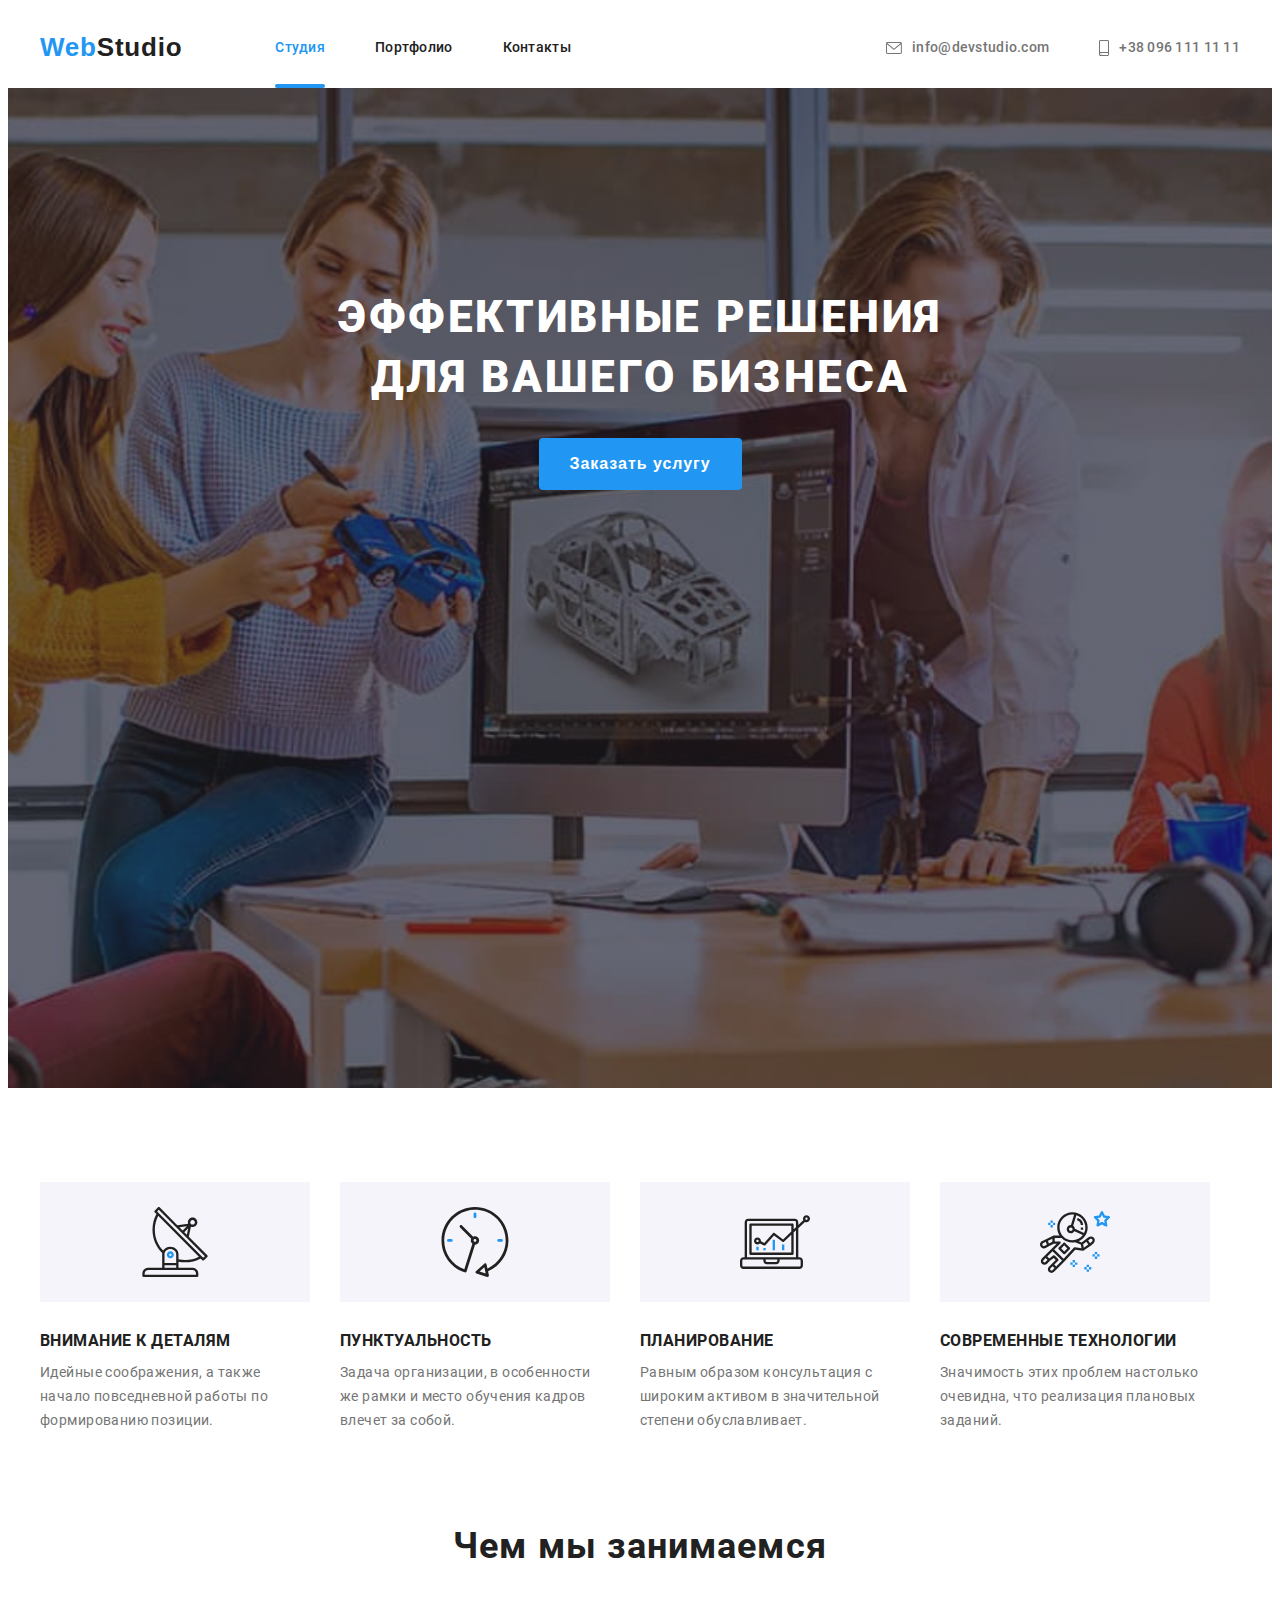
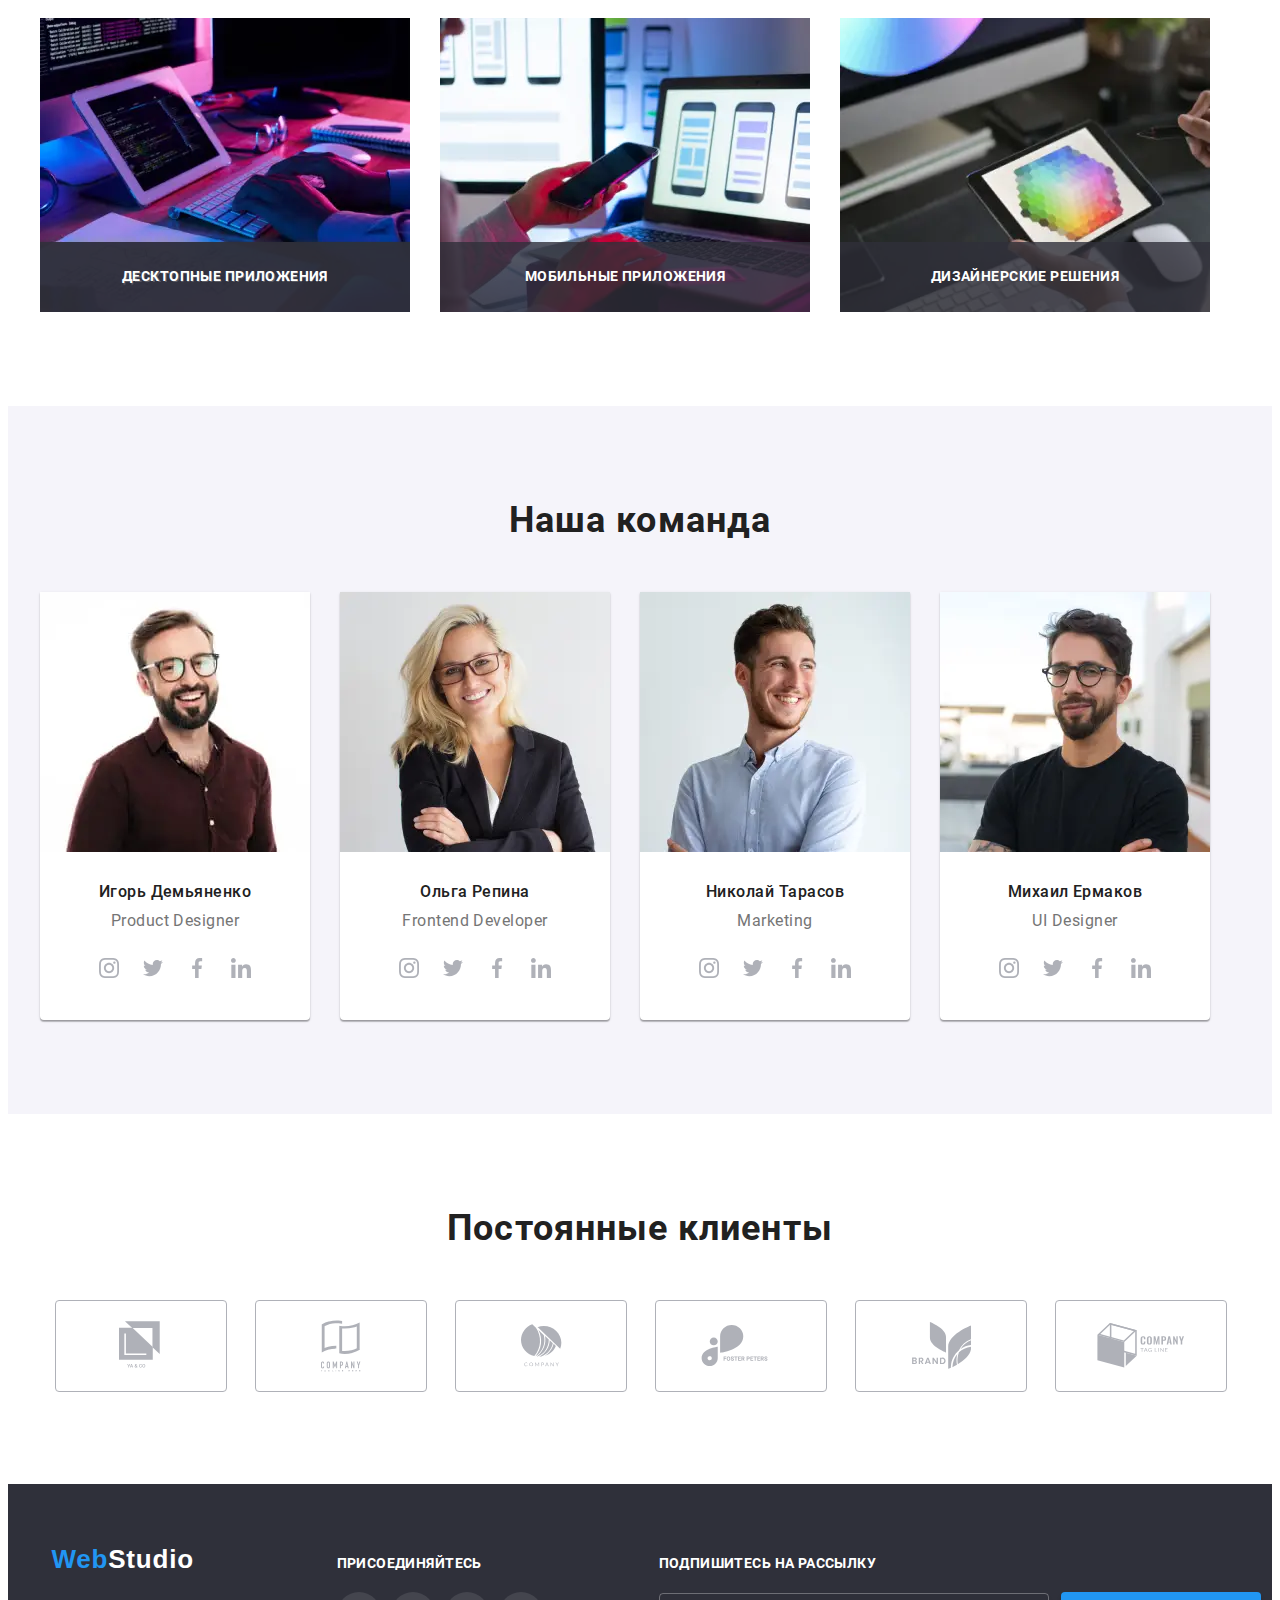
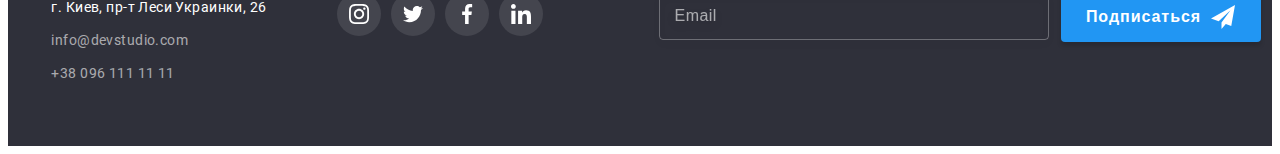
==== commit b3ac3392: "fonts" ====
--- a/index.html
+++ b/index.html
@@ -7,6 +7,8 @@
     <link rel="stylesheet" href="https://cdnjs.cloudflare.com/ajax/libs/modern-normalize/1.0.0/modern-normalize.min.css"
     integrity="sha512-ISS7cAi1PEhQ8jnbJpJZMd29NlhNj4AWYyLOSp2CE/CsHxTCu+r+t0D2yoJudVrd0/8fTVPUVDzY5Tvli75u/g=="
     crossorigin="anonymous" />
+    <!-- <link href="https://fonts.googleapis.com/css2?family=Raleway:wght@700&family=Roboto:wght@400;500;700;900&display=swap"
+        rel="stylesheet"> -->
     <link rel="stylesheet" href="./css/main.min.css">
 </head>
 <body>
@@ -70,7 +72,7 @@
                         <a href="tel:+380961111111" class="mobile-contacts-link link">+38 096 111 11 11</a>
                     </li>
                     <li class="mobile-contacts-item">
-                        <a href="mailto:info@devstudio.com" class="mobile-contacts-link link">info@devstudio.com</a>
+                        <a href="mailto:info@devstudio.com" class="mobile-contacts-link mail link">info@devstudio.com</a>
                     </li>
                 </ul>
                 <ul class="mobile-social-menu list">
--- a/css/main.min.css
+++ b/css/main.min.css
@@ -1,2 +1,2 @@
-:root{--main-font: "Roboto", sans-serif;--logo-font: "Raleway", sans-serif;--primary-text-color: #212121;--title-text-color: #757575;--accent-color: #2196f3;--main-bg-color: #eeeeee;--background-color: #ffffff;--main-lite-color: rgba(255, 255, 255, 0.6);--footer-bg-color: #2f303a;--main-bg-color: #f5f4fa;--icon-color: #afb1b8;--time-animation: 250ms;--bezier-animation: cubic-bezier(0.4, 0, 0.2, 1)}.visually-hidden{position:absolute;width:1px;height:1px;margin:-1px;padding:0;overflow:hidden;border:0;clip:rect(0 0 0 0)}body{font-family:"Roboto",sans-serif;font-weight:400;font-size:14px;background-color:#fff;color:#212121}.list{padding:0px;margin:0px;list-style:none}.link{text-decoration:none}h1,h2,h3,h4,p{margin:0px}img{display:block;max-width:100%;height:auto}.btn-subscribe,.modal-btn-thumb,.page-header,.features-thumbs,.examples-articles,.social-link,.clients-link,.social-footer-thumbs,.social-footer-link,.footer-form,.form-field{display:-webkit-box;display:-ms-flexbox;display:flex;-webkit-box-align:center;-ms-flex-align:center;align-items:center}.container{width:100%;padding:0 15px;margin:0 auto}@media screen and (min-width: 480px){.container{width:480px}}@media screen and (min-width: 768px){.container{width:768px}}@media screen and (min-width: 1200px){.container{width:1200px}}@media screen and (min-width: 768px){.burger-button{display:none}}.burger-button,.mobile-close-button{padding:0;border:none;background-color:transparent}.mobile-close-button{position:absolute;top:10px;right:15px}.burger-button:hover,.burger-button:focus,.mobile-close-button:hover,.mobile-close-button:focus{color:#2196f3}.buttons.primary{padding:10px 30px;min-width:200px;text-align:center;border:1px solid transparent;border-radius:4px;font-size:16px;font-weight:700;line-height:1.87;letter-spacing:0.06em;cursor:pointer;background-color:#2196f3;color:#fff;-webkit-transition-property:background-color, -webkit-box-shadow;transition-property:background-color, -webkit-box-shadow;transition-property:background-color, box-shadow;transition-property:background-color, box-shadow, -webkit-box-shadow;-webkit-transition-duration:250ms;transition-duration:250ms;-webkit-transition-timing-function:cubic-bezier(0.4, 0, 0.2, 1);transition-timing-function:cubic-bezier(0.4, 0, 0.2, 1)}.buttons.primary:hover,.buttons.primary:focus{background-color:#188ce8;-webkit-box-shadow:0px 4px 4px rgba(0,0,0,0.15);box-shadow:0px 4px 4px rgba(0,0,0,0.15)}.buttons-filters{margin:0px;padding:6px 20px;min-width:73px;text-align:center;border:1px solid transparent;border-radius:4px;font-size:16px;font-weight:500;line-height:1.62;letter-spacing:0.03em;cursor:pointer;background-color:#f5f4fa;color:#212121;font-family:inherit;-webkit-transition-property:background-color, color, -webkit-box-shadow;transition-property:background-color, color, -webkit-box-shadow;transition-property:background-color, box-shadow, color;transition-property:background-color, box-shadow, color, -webkit-box-shadow;-webkit-transition-duration:250ms;transition-duration:250ms;-webkit-transition-timing-function:cubic-bezier(0.4, 0, 0.2, 1);transition-timing-function:cubic-bezier(0.4, 0, 0.2, 1)}.buttons-filters:hover,.buttons-filters:focus{background-color:#2196f3;color:#f5f4fa;-webkit-box-shadow:0px 3px 1px rgba(0,0,0,0.1),0px 1px 2px rgba(0,0,0,0.08),0px 2px 2px rgba(0,0,0,0.12);box-shadow:0px 3px 1px rgba(0,0,0,0.1),0px 1px 2px rgba(0,0,0,0.08),0px 2px 2px rgba(0,0,0,0.12)}.btn-subscribe{-webkit-box-pack:center;-ms-flex-pack:center;justify-content:center;padding:10px;min-width:200px;font-size:16px;font-weight:700;line-height:1.87;-webkit-box-align:center;-ms-flex-align:center;align-items:center;text-align:center;letter-spacing:0.06em;color:#fff;background-color:#2196f3;-webkit-box-shadow:0px 4px 4px rgba(0,0,0,0.15);box-shadow:0px 4px 4px rgba(0,0,0,0.15);border-radius:4px;border-width:0;cursor:pointer}.btn-icon{margin-left:10px}.modal-btn-thumb{position:absolute;top:8px;right:8px;-webkit-box-pack:center;-ms-flex-pack:center;justify-content:center;background-color:#fff;width:30px;height:30px;border:1px solid rgba(0,0,0,0.1);border-radius:50%;cursor:pointer;color:#000000}.modal-btn-thumb:hover,.modal-btn-thumb:focus{color:#2196f3}.modal-icon-close{fill:currentColor;-webkit-transition-property:color;transition-property:color;-webkit-transition-duration:250ms;transition-duration:250ms;-webkit-transition-timing-function:cubic-bezier(0.4, 0, 0.2, 1);transition-timing-function:cubic-bezier(0.4, 0, 0.2, 1)}.modal-btn-send{text-align:center}.btn-send{padding:10px 56px;font-size:16px;font-weight:700;line-height:1.87;letter-spacing:0.06em;min-width:200px;background-color:#2196f3;color:#fff;-webkit-box-shadow:0px 4px 4px rgba(0,0,0,0.15);box-shadow:0px 4px 4px rgba(0,0,0,0.15);border-radius:4px;border-width:0;cursor:pointer;-webkit-transition-property:background-color;transition-property:background-color;-webkit-transition-duration:250ms;transition-duration:250ms;-webkit-transition-timing-function:cubic-bezier(0.4, 0, 0.2, 1);transition-timing-function:cubic-bezier(0.4, 0, 0.2, 1)}.btn-send:focus,.btn-send:hover{background:#188ce8;-webkit-box-shadow:0px 4px 4px rgba(0,0,0,0.15);box-shadow:0px 4px 4px rgba(0,0,0,0.15)}.section-title{margin-bottom:50px;text-align:center;font-size:36px;font-weight:700;line-height:1.16;letter-spacing:0.03em}.backdrop{position:fixed;top:0;left:0;width:100%;height:100%;background-color:rgba(0,0,0,0.2);opacity:1;-webkit-transition-property:opacity;transition-property:opacity;-webkit-transition-duration:250ms;transition-duration:250ms;-webkit-transition-timing-function:cubic-bezier(0.4, 0, 0.2, 1);transition-timing-function:cubic-bezier(0.4, 0, 0.2, 1)}.backdrop.is-hidden{opacity:0;pointer-events:none}.backdrop.is-hidden .modal{-webkit-transform:translate(-50%, -50%) scale(0.9);transform:translate(-50%, -50%) scale(0.9)}.modal{position:absolute;top:50%;left:50%;-webkit-transform:translate(-50%, -50%) scale(1);transform:translate(-50%, -50%) scale(1);display:-webkit-box;display:-ms-flexbox;display:flex;-webkit-box-pack:end;-ms-flex-pack:end;justify-content:flex-end;padding:40px 40px;max-width:450px;height:95%;max-height:609px;overflow:scroll;background-color:#fff;-webkit-transition-property:-webkit-transform;transition-property:-webkit-transform;transition-property:transform;transition-property:transform, -webkit-transform;-webkit-transition-duration:250ms;transition-duration:250ms;-webkit-transition-timing-function:cubic-bezier(0.4, 0, 0.2, 1);transition-timing-function:cubic-bezier(0.4, 0, 0.2, 1)}@media screen and (min-width: 1200px){.modal{max-width:528px;height:95%;max-height:581px}}.modal-form{display:-webkit-box;display:-ms-flexbox;display:flex;-webkit-box-orient:vertical;-webkit-box-direction:normal;-ms-flex-direction:column;flex-direction:column;-webkit-box-pack:center;-ms-flex-pack:center;justify-content:center;width:100%}.modal-form-field{margin-bottom:10px}.modal-form-title{margin-bottom:12px;font-size:20px;font-weight:700;line-height:1.15;text-align:center;letter-spacing:0.03em}.modal-label{font-size:12px;line-height:1.17;letter-spacing:0.01em;color:#757575}.modal-input-thumb{position:relative;display:block;margin-top:4px;color:#000000}.modal-input{display:block;margin:0;padding:11px 40px;width:100%;border:1px solid rgba(33,33,33,0.2);border-radius:4px;-webkit-transition:border-color;transition:border-color;-webkit-transition-duration:250ms;transition-duration:250ms;-webkit-transition-timing-function:cubic-bezier(0.4, 0, 0.2, 1);transition-timing-function:cubic-bezier(0.4, 0, 0.2, 1)}.modal-input:focus,.modal-input:hover{outline:none;border-color:#2196f3}.modal-icon{position:absolute;top:50%;left:15px;-webkit-transform:translateY(-50%);transform:translateY(-50%);fill:currentColor;-webkit-transition-property:fill;transition-property:fill;-webkit-transition-duration:250ms;transition-duration:250ms;-webkit-transition-timing-function:cubic-bezier(0.4, 0, 0.2, 1);transition-timing-function:cubic-bezier(0.4, 0, 0.2, 1)}.modal-input:focus+.modal-icon,.modal-input:hover+.modal-icon{fill:#2196f3}.modal-textarea{margin-bottom:20px}.textarea-thumb{margin-top:4px;display:block}.textarea-field{padding:11px 16px;resize:none;width:370px;height:138px;line-height:1.14;letter-spacing:0.01em;border:1px solid rgba(33,33,33,0.2);border-radius:4px;-webkit-transition:border-color;transition:border-color;-webkit-transition-duration:250ms;transition-duration:250ms;-webkit-transition-timing-function:cubic-bezier(0.4, 0, 0.2, 1);transition-timing-function:cubic-bezier(0.4, 0, 0.2, 1)}.textarea-field:focus,.textarea-field:hover{outline:none;border-color:#2196f3}.textarea-field::-webkit-input-placeholder{color:rgba(117,117,117,0.5)}.textarea-field:-ms-input-placeholder{color:rgba(117,117,117,0.5)}.textarea-field::-ms-input-placeholder{color:rgba(117,117,117,0.5)}.textarea-field::placeholder{color:rgba(117,117,117,0.5)}@media screen and (min-width: 1200px){.textarea-field{width:448px;height:120px}}.checkbox{position:absolute;width:1px;height:1px;margin:-1px;padding:0;overflow:hidden;border:0;clip:rect(0 0 0 0)}.modal-checkbox{position:relative;margin-bottom:28px}.modal-label-checkbox{display:block;text-align:center;padding-left:25px;font-size:12px;line-height:1.17;letter-spacing:0.03em;color:#757575}@media screen and (min-width: 1200px){.modal-label-checkbox{padding-left:10px;font-size:14px;line-height:1.71;letter-spacing:0.03em}}.modal-label-checkbox::before{position:absolute;content:" ";display:inline-block;top:50%;left:5px;-webkit-transform:translateY(-50%);transform:translateY(-50%);margin-right:7px;width:16px;height:15px;border:2px solid #212121;border-radius:2px}@media screen and (min-width: 1200px){.modal-label-checkbox::before{top:50%;left:7px;-webkit-transform:translateY(-50%);transform:translateY(-50%);margin-right:5px}}.checkbox:checked+.modal-label-checkbox::before{background-color:#2196f3;background-image:url(../images/checkbox/icon-check.svg);background-size:contain;background-origin:border-box;border-color:#2196f3}.checkbox:focus+.checkbox:checked+.modal-label-checkbox::before{border-color:#2196f3}.conditios{line-height:1.71;letter-spacing:0.03em;color:#2196f3}.page-header{-webkit-box-pack:justify;-ms-flex-pack:justify;justify-content:space-between;-webkit-box-align:center;-ms-flex-align:center;align-items:center}@media screen and (min-width: 768px){.navigation{display:-webkit-box;display:-ms-flexbox;display:flex;-webkit-box-align:center;-ms-flex-align:center;align-items:center}}.logo{display:block;padding-top:24px;padding-bottom:24px;font-family:"Raleway",sans-serif;font-size:26px;font-weight:700;line-height:1.19;letter-spacing:0.03em;text-decoration:none;cursor:pointer;margin-right:88px;color:#212121}@media screen and (min-width: 1200px){.logo{margin-right:93px}}.logo-accent{font-family:"Raleway",sans-serif;font-size:26px;font-weight:700;line-height:1.23;letter-spacing:0.03em;color:#2196f3}.site-nav{display:-webkit-box;display:-ms-flexbox;display:flex}@media screen and (max-width: 767px){.site-nav{display:none}}.site-nav-link{display:block;padding-top:32px;padding-bottom:32px;font-weight:500;line-height:1.14;letter-spacing:0.02em;text-decoration:none;color:#212121;-webkit-transition-property:color;transition-property:color;-webkit-transition-duration:250ms;transition-duration:250ms;-webkit-transition-timing-function:cubic-bezier(0.4, 0, 0.2, 1);transition-timing-function:cubic-bezier(0.4, 0, 0.2, 1)}.site-nav-link:hover,.site-nav-link:focus{color:#2196f3;fill:#2196f3}.site-nav-link.current{position:relative;color:#2196f3}.site-nav-link.current::after{content:"";position:absolute;left:0;bottom:0;display:block;width:100%;height:4px;background-color:#2196f3;border-radius:2px}.site-nav-item:not(:last-child){margin-right:50px}@media screen and (max-width: 767px){.contacts-nav{display:none}}@media screen and (min-width: 768px){.contacts-nav{margin-left:auto}}@media screen and (min-width: 1200px){.contacts-nav{display:-webkit-box;display:-ms-flexbox;display:flex;-webkit-box-align:center;-ms-flex-align:center;align-items:center;margin-left:auto}}@media screen and (min-width: 768px){.contacts-nav-item:not(:last-child){margin-bottom:10px}}@media screen and (min-width: 1200px){.contacts-nav-item:not(:last-child){margin-right:50px;margin-bottom:0}}.contacts-nav-link{font-weight:500;font-size:12px;line-height:1.17;letter-spacing:0.02em;color:#757575;-webkit-transition-property:color;transition-property:color;-webkit-transition-duration:250ms;transition-duration:250ms;-webkit-transition-timing-function:cubic-bezier(0.4, 0, 0.2, 1);transition-timing-function:cubic-bezier(0.4, 0, 0.2, 1)}@media screen and (min-width: 768px){.contacts-nav-link{display:-webkit-box;display:-ms-flexbox;display:flex;-webkit-box-align:center;-ms-flex-align:center;align-items:center}}@media screen and (min-width: 1200px){.contacts-nav-link{padding-top:32px;padding-bottom:32px;font-size:14px;font-weight:500;line-height:1.14;display:-webkit-box;display:-ms-flexbox;display:flex;-webkit-box-align:center;-ms-flex-align:center;align-items:center;-webkit-box-pack:center;-ms-flex-pack:center;justify-content:center;letter-spacing:0.02em}}.contacts-nav-link:hover,.contacts-nav-link:focus{color:#2196f3;fill:#2196f3}.icon-mail{display:block;margin-right:10px;fill:currentColor;-webkit-transition-property:fill;transition-property:fill;-webkit-transition-duration:250ms;transition-duration:250ms;-webkit-transition-timing-function:cubic-bezier(0.4, 0, 0.2, 1);transition-timing-function:cubic-bezier(0.4, 0, 0.2, 1)}.icon-phone{display:block;margin-right:10px;fill:currentColor;-webkit-transition-property:fill;transition-property:fill;-webkit-transition-duration:250ms;transition-duration:250ms;-webkit-transition-timing-function:cubic-bezier(0.4, 0, 0.2, 1);transition-timing-function:cubic-bezier(0.4, 0, 0.2, 1)}.mobile-menu{position:absolute;top:0;left:50%;-webkit-transform:translateX(-50%) translateY(-100%);transform:translateX(-50%) translateY(-100%);width:100%;max-width:480px;height:100vh;z-index:1;display:-webkit-box;display:-ms-flexbox;display:flex;-webkit-box-orient:vertical;-webkit-box-direction:normal;-ms-flex-direction:column;flex-direction:column;-webkit-box-pack:justify;-ms-flex-pack:justify;justify-content:space-between;padding:48px 40px;background-color:#fff;-webkit-transition-property:-webkit-transform;transition-property:-webkit-transform;transition-property:transform;transition-property:transform, -webkit-transform;-webkit-transition-duration:250ms;transition-duration:250ms;-webkit-transition-timing-function:cubic-bezier(0.4, 0, 0.2, 1);transition-timing-function:cubic-bezier(0.4, 0, 0.2, 1)}.mobile-menu.is-open{-webkit-transform:translateX(-50%) translateY(0%);transform:translateX(-50%) translateY(0%)}@media screen and (min-width: 768px){.mobile-menu{display:none}}.mobile-site-items:not(:last-child){margin-bottom:37px}.mobile-site-link{font-size:40px;font-weight:500;line-height:1.18;letter-spacing:0.02em;color:#212121;-webkit-transition-property:color;transition-property:color;-webkit-transition-duration:250ms;transition-duration:250ms;-webkit-transition-timing-function:cubic-bezier(0.4, 0, 0.2, 1);transition-timing-function:cubic-bezier(0.4, 0, 0.2, 1)}.mobile-site-link.current{color:#2196f3}.mobile-site-link:hover,.mobile-site-link:focus{color:#2196f3;fill:#2196f3}.mobile-contacts{margin-top:auto}.mobile-contacts-list{margin-bottom:64px}.mobile-contacts-item:not(:last-child){margin-bottom:32px}.mobile-contacts-link{font-size:34px;font-weight:500;line-height:1.18;letter-spacing:0.02em;color:#757575;-webkit-transition-property:color;transition-property:color;-webkit-transition-duration:250ms;transition-duration:250ms;-webkit-transition-timing-function:cubic-bezier(0.4, 0, 0.2, 1);transition-timing-function:cubic-bezier(0.4, 0, 0.2, 1)}.mobile-contacts-link:hover,.mobile-contacts-link:focus{color:#2196f3}.mobile-social-menu{display:-webkit-box;display:-ms-flexbox;display:flex;font-size:18px;font-weight:500;line-height:1.22;letter-spacing:0.02em;color:#2196f3}.mobile-social-text:not(:last-child){margin-right:10px}.mobile-social-text:not(:last-child)::after{content:" ";margin-left:10px;width:22px;height:0px;border:1px solid rgba(33,33,33,0.2)}.burger-icon,.mobile-close-button{fill:currentColor}.hero{padding-top:118px;padding-bottom:118px;text-align:center;margin:0 auto;max-width:480px;height:400px;background-image:-webkit-gradient(linear, left top, left bottom, from(rgba(47,48,58,0.4)), to(rgba(47,48,58,0.4))),url(../../../images/bg-mob.jpg);background-image:linear-gradient(rgba(47,48,58,0.4), rgba(47,48,58,0.4)),url(../../../images/bg-mob.jpg);background-repeat:no-repeat;background-position:center;background-size:cover;background-color:#c4c4c4}@media screen and (min-device-pixel-ratio: 2) and (min-width: 480px), screen and (-webkit-min-device-pixel-ratio: 2) and (min-width: 480px), screen and (min-resolution: 192dpi) and (min-width: 480px), screen and (min-resolution: 2dppx) and (min-width: 480px){.hero{background-image:url(../../../images/bg-tablet@2x.jpg)}}@media screen and (min-width: 768px){.hero{padding-top:118px;padding-bottom:118px;max-width:768px;height:400px;background-image:-webkit-gradient(linear, left top, left bottom, from(rgba(47,48,58,0.4)), to(rgba(47,48,58,0.4))),url(../../../images/bg-tablet.jpg);background-image:linear-gradient(rgba(47,48,58,0.4), rgba(47,48,58,0.4)),url(../../../images/bg-tablet.jpg)}}@media screen and (min-width: 768px) and (min-device-pixel-ratio: 2) and (min-width: 768px), screen and (min-width: 768px) and (-webkit-min-device-pixel-ratio: 2) and (min-width: 768px), screen and (min-width: 768px) and (min-resolution: 192dpi) and (min-width: 768px), screen and (min-width: 768px) and (min-resolution: 2dppx) and (min-width: 768px){.hero{background-image:-webkit-gradient(linear, left top, left bottom, from(rgba(47,48,58,0.4)), to(rgba(47,48,58,0.4))),url(../../../images/bg-tablet@2x.jpg);background-image:linear-gradient(rgba(47,48,58,0.4), rgba(47,48,58,0.4)),url(../../../images/bg-tablet@2x.jpg)}}@media screen and (min-width: 1200px){.hero{padding-top:200px;padding-bottom:200px;max-width:1600px;height:600px;background-image:-webkit-gradient(linear, left top, left bottom, from(rgba(47,48,58,0.4)), to(rgba(47,48,58,0.4))),url(../../../images/bg-descktop.jpg);background-image:linear-gradient(rgba(47,48,58,0.4), rgba(47,48,58,0.4)),url(../../../images/bg-descktop.jpg);background-repeat:no-repeat;background-position:center;background-size:cover}}@media screen and (min-width: 1200px) and (min-device-pixel-ratio: 2) and (min-width: 1200px), screen and (min-width: 1200px) and (-webkit-min-device-pixel-ratio: 2) and (min-width: 1200px), screen and (min-width: 1200px) and (min-resolution: 192dpi) and (min-width: 1200px), screen and (min-width: 1200px) and (min-resolution: 2dppx) and (min-width: 1200px){.hero{background-image:-webkit-gradient(linear, left top, left bottom, from(rgba(47,48,58,0.4)), to(rgba(47,48,58,0.4))),url(../../../images/bg-descktop@2x.jpg);background-image:linear-gradient(rgba(47,48,58,0.4), rgba(47,48,58,0.4)),url(../../../images/bg-descktop@2x.jpg)}}.hero-title{font-size:26px;font-weight:900;line-height:1.62;letter-spacing:0.06em;text-transform:uppercase;color:#fff;margin-left:auto;margin-right:auto;margin-bottom:30px;max-width:360px}@media screen and (min-width: 768px){.hero-title{max-width:360px}}@media screen and (min-width: 1200px){.hero-title{max-width:696px;font-size:44px;font-weight:900;line-height:1.36}}.section-features{padding-top:60px;padding-bottom:60px}@media screen and (min-width: 1200px){.section-features{padding-top:94px;padding-bottom:94px}}.features{margin:-15px}@media screen and (min-width: 768px){.features{display:-webkit-box;display:-ms-flexbox;display:flex;-ms-flex-wrap:wrap;flex-wrap:wrap;min-height:251px}}@media screen and (min-width: 1200px){.features{-ms-flex-wrap:nowrap;flex-wrap:nowrap}}.features-items{width:450px;height:226px;margin:15px}@media screen and (min-width: 768px){.features-items{width:calc((100% - 60px) / 2)}}@media screen and (min-width: 1200px){.features-items{width:270px}}.features-thumbs{-webkit-box-pack:center;-ms-flex-pack:center;justify-content:center;margin-bottom:30px;width:100%;height:120px;background-color:#f5f4fa}.features-title{text-align:center;margin-bottom:10px;font-weight:700;line-height:1.14;letter-spacing:0.03em;text-transform:uppercase}@media screen and (min-width: 768px){.features-title{text-align:left}}.features-text{line-height:1.71;letter-spacing:0.03em;color:#757575}.section-examples{padding-bottom:94px}@media screen and (max-width: 1199px){.section-examples{display:none}}.examples{display:-webkit-box;display:-ms-flexbox;display:flex}.examples-item{position:relative}.examples-item:not(:last-child){margin-right:30px}.examples-articles{position:absolute;bottom:0;right:0;-webkit-box-pack:center;-ms-flex-pack:center;justify-content:center;width:370px;height:70px;background-color:rgba(47,48,58,0.8)}.examples-articles-text{font-size:14px;font-weight:700;line-height:1.14;letter-spacing:0.03em;text-transform:uppercase;color:#fff}.section-wokers{padding-top:60px;padding-bottom:60px;background-color:#f5f4fa}@media screen and (min-width: 1200px){.section-wokers{padding-top:94px;padding-bottom:94px}}.team{margin:-15px}@media screen and (min-width: 768px){.team{display:-webkit-box;display:-ms-flexbox;display:flex;-ms-flex-wrap:wrap;flex-wrap:wrap}}@media screen and (min-width: 1200px){.team{-ms-flex-wrap:nowrap;flex-wrap:nowrap}}.team-item{width:450px;height:622px;border-radius:0px 0px 4px 4px;background-color:#fff;-webkit-box-shadow:0px 1px 3px rgba(0,0,0,0.12),0px 1px 1px rgba(0,0,0,0.14),0px 2px 1px rgba(0,0,0,0.2);box-shadow:0px 1px 3px rgba(0,0,0,0.12),0px 1px 1px rgba(0,0,0,0.14),0px 2px 1px rgba(0,0,0,0.2);margin:15px}@media screen and (min-width: 768px){.team-item{width:354px;height:536px}}@media screen and (min-width: 1200px){.team-item{width:270px;height:428px}}.card-description{padding-top:30px;padding-bottom:30px;padding-left:32px;padding-right:32px}.card-description-title{margin-bottom:10px;font-weight:500;font-size:16px;line-height:1.187;letter-spacing:0.03em;text-align:center}.card-description-text{margin-bottom:16px;font-size:16px;line-height:1.187;letter-spacing:0.03em;text-align:center;color:#757575}.social-thumbs{display:-webkit-box;display:-ms-flexbox;display:flex;-webkit-box-pack:center;-ms-flex-pack:center;justify-content:center;width:206px;margin-left:auto;margin-right:auto}.social-link{-webkit-box-pack:center;-ms-flex-pack:center;justify-content:center;color:#afb1b8;width:100%;height:100%;border-radius:50%;-webkit-transition-property:background-color, color;transition-property:background-color, color;-webkit-transition-duration:250ms;transition-duration:250ms;-webkit-transition-timing-function:cubic-bezier(0.4, 0, 0.2, 1);transition-timing-function:cubic-bezier(0.4, 0, 0.2, 1)}.social-link:hover,.social-link:focus{background-color:#2196f3;color:#fff}.social-icons{fill:currentColor}.social-items{width:44px;height:44px}.clients{padding-top:60px;padding-bottom:60px}@media screen and (min-width: 1200px){.clients{padding-top:94px;padding-bottom:94px}}.clients-list{display:-webkit-box;display:-ms-flexbox;display:flex;-webkit-box-pack:center;-ms-flex-pack:center;justify-content:center;-ms-flex-wrap:wrap;flex-wrap:wrap;margin:-15px}.clients-link{-webkit-box-pack:center;-ms-flex-pack:center;justify-content:center;width:100%;height:100%;border:1px solid #afb1b8;border-radius:4px;color:#afb1b8;-webkit-transition-property:border-color;transition-property:border-color;-webkit-transition-duration:250ms;transition-duration:250ms;-webkit-transition-timing-function:cubic-bezier(0.4, 0, 0.2, 1);transition-timing-function:cubic-bezier(0.4, 0, 0.2, 1)}.clients-link:hover,.clients-link:focus{fill:#2196f3;border-color:#2196f3}.client-items{fill:currentColor;-webkit-transition-property:fill;transition-property:fill;-webkit-transition-duration:250ms;transition-duration:250ms;-webkit-transition-timing-function:cubic-bezier(0.4, 0, 0.2, 1);transition-timing-function:cubic-bezier(0.4, 0, 0.2, 1)}.clients-link:hover .client-items,.clients-link:focus .client-items{fill:#2196f3;border-color:#2196f3}.clients-thumbs{width:170px;height:90px;margin:15px}.footer-contacts{padding-top:60px;padding-bottom:60px;background-color:#2f303a}.container.footer{text-align:center}@media screen and (min-width: 1200px){.container.footer{display:-webkit-box;display:-ms-flexbox;display:flex;-webkit-box-align:baseline;-ms-flex-align:baseline;align-items:baseline;-ms-flex-pack:distribute;justify-content:space-around;text-align:left}}.footer-logo{display:block;font-size:26px;font-weight:700;line-height:1.19;letter-spacing:0.03em;color:#fff;font-family:"Raleway",sans-serif;text-decoration:none;margin-bottom:20px}@media screen and (min-width: 768px){.footer-media{display:-webkit-box;display:-ms-flexbox;display:flex;-webkit-box-pack:justify;-ms-flex-pack:justify;justify-content:space-between;-webkit-box-align:baseline;-ms-flex-align:baseline;align-items:baseline}}.footer-adress{margin-bottom:60px}@media screen and (min-width: 1200px){.footer-adress:not(:last-child){margin-bottom:0;margin-right:70px}}.adress .adress-map{line-height:1.71;letter-spacing:0.03em;color:#fff;font-style:normal;text-decoration:none;-webkit-transition-property:color;transition-property:color;-webkit-transition-duration:250ms;transition-duration:250ms;-webkit-transition-timing-function:cubic-bezier(0.4, 0, 0.2, 1);transition-timing-function:cubic-bezier(0.4, 0, 0.2, 1)}.adress .adress-map:hover,.adress .adress-map:focus{color:#2196f3}.adress .adress-item:not(:last-child){margin-bottom:8px}@media screen and (min-width: 768px){.adress .adress-item:not(:last-child){margin-bottom:9px}}.adress .adress-link{line-height:1.71;letter-spacing:0.03em;color:rgba(255,255,255,0.6);font-style:normal;text-decoration:none}.adress .adress-link:hover,.adress .adress-link:focus{color:#2196f3}.social-footer{margin-bottom:60px}@media screen and (min-width: 1200px){.social-footer{margin-right:93px;margin-bottom:0;min-width:206px;height:80px}}.social-footer-text{margin-bottom:20px;font-size:14px;font-weight:700;line-height:1.14;letter-spacing:0.03em;text-transform:uppercase;color:#fff}.social-footer-thumbs{-webkit-box-pack:center;-ms-flex-pack:center;justify-content:center}@media screen and (min-width: 1200px){.social-footer-thumbs{-webkit-box-pack:justify;-ms-flex-pack:justify;justify-content:space-between}}.social-footer-link{-webkit-box-pack:center;-ms-flex-pack:center;justify-content:center;width:100%;height:100%;background-color:rgba(255,255,255,0.1);border-radius:50%;color:#fff;-webkit-transition-property:background-color;transition-property:background-color;-webkit-transition-duration:250ms;transition-duration:250ms;-webkit-transition-timing-function:cubic-bezier(0.4, 0, 0.2, 1);transition-timing-function:cubic-bezier(0.4, 0, 0.2, 1)}.social-footer-link:hover,.social-footer-link:focus{background-color:#2196f3}.social-footer-items{width:44px;height:44px}.social-footer-items:not(:last-child){margin-right:10px}.social-footer-icons{fill:currentColor}.subscribe-footer{text-align:center}@media screen and (min-width: 1200px){.subscribe-footer{text-align:left}}.subscribe-footer-text{margin-bottom:20px;font-size:14px;font-weight:700;line-height:1.14;letter-spacing:0.03em;text-transform:uppercase;color:#fff}.footer-form{-webkit-box-orient:vertical;-webkit-box-direction:normal;-ms-flex-direction:column;flex-direction:column}@media screen and (min-width: 1200px){.footer-form{-webkit-box-orient:horizontal;-webkit-box-direction:normal;-ms-flex-direction:row;flex-direction:row;width:570px}}.form-field{-webkit-box-orient:vertical;-webkit-box-direction:normal;-ms-flex-direction:column;flex-direction:column;margin-bottom:20px}.form-field .form-field-input::-webkit-input-placeholder{font-size:16px;font-weight:400;line-height:1.25;-webkit-box-align:center;align-items:center;letter-spacing:0.03em;color:rgba(255,255,255,0.6)}.form-field .form-field-input:-ms-input-placeholder{font-size:16px;font-weight:400;line-height:1.25;-ms-flex-align:center;align-items:center;letter-spacing:0.03em;color:rgba(255,255,255,0.6)}.form-field .form-field-input::-ms-input-placeholder{font-size:16px;font-weight:400;line-height:1.25;-ms-flex-align:center;align-items:center;letter-spacing:0.03em;color:rgba(255,255,255,0.6)}.form-field .form-field-input::placeholder{font-size:16px;font-weight:400;line-height:1.25;-webkit-box-align:center;-ms-flex-align:center;align-items:center;letter-spacing:0.03em;color:rgba(255,255,255,0.6)}@media screen and (min-width: 1200px){.form-field{margin-bottom:0;margin-right:12px;-webkit-box-orient:horizontal;-webkit-box-direction:normal;-ms-flex-direction:row;flex-direction:row;-webkit-box-align:center;-ms-flex-align:center;align-items:center}}.form-field-input{display:-webkit-box;display:-ms-flexbox;display:flex;margin:0;padding:15px;width:358px;color:#fff;background-color:transparent;border:1px solid rgba(255,255,255,0.3);-webkit-filter:drop-shadow(0px 4px 4px rgba(0,0,0,0.15));filter:drop-shadow(0px 4px 4px rgba(0,0,0,0.15));border-radius:4px}
+@font-face{font-family:"Roboto";font-style:normal;font-weight:400;src:url("../fonts/roboto-v20-latin_cyrillic-ext_cyrillic-regular.eot");src:local(""),url("../fonts/roboto-v20-latin_cyrillic-ext_cyrillic-regular.eot?#iefix") format("embedded-opentype"),url("../fonts/roboto-v20-latin_cyrillic-ext_cyrillic-regular.woff2") format("woff2"),url("../fonts/roboto-v20-latin_cyrillic-ext_cyrillic-regular.woff") format("woff"),url("../fonts/roboto-v20-latin_cyrillic-ext_cyrillic-regular.ttf") format("truetype"),url("../fonts/roboto-v20-latin_cyrillic-ext_cyrillic-regular.svg#Roboto") format("svg")}@font-face{font-family:"Roboto";font-style:normal;font-weight:500;src:url("../fonts/roboto-v20-latin_cyrillic-ext_cyrillic-500.eot");src:local(""),url("../fonts/roboto-v20-latin_cyrillic-ext_cyrillic-500.eot?#iefix") format("embedded-opentype"),url("../fonts/roboto-v20-latin_cyrillic-ext_cyrillic-500.woff2") format("woff2"),url("../fonts/roboto-v20-latin_cyrillic-ext_cyrillic-500.woff") format("woff"),url("../fonts/roboto-v20-latin_cyrillic-ext_cyrillic-500.ttf") format("truetype"),url("../fonts/roboto-v20-latin_cyrillic-ext_cyrillic-500.svg#Roboto") format("svg")}@font-face{font-family:"Roboto";font-style:normal;font-weight:700;src:url("../fonts/roboto-v20-latin_cyrillic-ext_cyrillic-700.eot");src:local(""),url("../fonts/roboto-v20-latin_cyrillic-ext_cyrillic-700.eot?#iefix") format("embedded-opentype"),url("../fonts/roboto-v20-latin_cyrillic-ext_cyrillic-700.woff2") format("woff2"),url("../fonts/roboto-v20-latin_cyrillic-ext_cyrillic-700.woff") format("woff"),url("../fonts/roboto-v20-latin_cyrillic-ext_cyrillic-700.ttf") format("truetype"),url("../fonts/roboto-v20-latin_cyrillic-ext_cyrillic-700.svg#Roboto") format("svg")}@font-face{font-family:"Roboto";font-style:normal;font-weight:900;src:url("../fonts/roboto-v20-latin_cyrillic-ext_cyrillic-900.eot");src:local(""),url("../fonts/roboto-v20-latin_cyrillic-ext_cyrillic-900.eot?#iefix") format("embedded-opentype"),url("../fonts/roboto-v20-latin_cyrillic-ext_cyrillic-900.woff2") format("woff2"),url("../fonts/roboto-v20-latin_cyrillic-ext_cyrillic-900.woff") format("woff"),url("../fonts/roboto-v20-latin_cyrillic-ext_cyrillic-900.ttf") format("truetype"),url("../fonts/roboto-v20-latin_cyrillic-ext_cyrillic-900.svg#Roboto") format("svg")}@font-face{font-family:"Raleway";font-style:normal;font-weight:400;src:url("../fonts/raleway-v19-latin_cyrillic-regular.eot");src:local(""),url("../fonts/raleway-v19-latin_cyrillic-regular.eot?#iefix") format("embedded-opentype"),url("../fonts/raleway-v19-latin_cyrillic-regular.woff2") format("woff2"),url("../fonts/raleway-v19-latin_cyrillic-regular.woff") format("woff"),url("../fonts/raleway-v19-latin_cyrillic-regular.ttf") format("truetype"),url("../fonts/raleway-v19-latin_cyrillic-regular.svg#Raleway") format("svg")}@font-face{font-family:"Raleway";font-style:normal;font-weight:700;src:url("../fonts/raleway-v19-latin_cyrillic-700.eot");src:local(""),url("../fonts/raleway-v19-latin_cyrillic-700.eot?#iefix") format("embedded-opentype"),url("../fonts/raleway-v19-latin_cyrillic-700.woff2") format("woff2"),url("../fonts/raleway-v19-latin_cyrillic-700.woff") format("woff"),url("../fonts/raleway-v19-latin_cyrillic-700.ttf") format("truetype"),url("../fonts/raleway-v19-latin_cyrillic-700.svg#Raleway") format("svg")}:root{--main-font: "Roboto", sans-serif;--logo-font: "Raleway", sans-serif;--primary-text-color: #212121;--title-text-color: #757575;--accent-color: #2196f3;--main-bg-color: #eeeeee;--background-color: #ffffff;--main-lite-color: rgba(255, 255, 255, 0.6);--footer-bg-color: #2f303a;--main-bg-color: #f5f4fa;--icon-color: #afb1b8;--time-animation: 250ms;--bezier-animation: cubic-bezier(0.4, 0, 0.2, 1)}.visually-hidden{position:absolute;width:1px;height:1px;margin:-1px;padding:0;overflow:hidden;border:0;clip:rect(0 0 0 0)}body{font-family:"Roboto",sans-serif;font-weight:400;font-size:14px;background-color:#fff;color:#212121}.list{padding:0px;margin:0px;list-style:none}.link{text-decoration:none}h1,h2,h3,h4,p{margin:0px}img{display:block;max-width:100%;height:auto}.btn-subscribe,.modal-btn-thumb,.page-header,.features-thumbs,.examples-articles,.social-link,.clients-link,.social-footer-thumbs,.social-footer-link,.footer-form,.form-field{display:-webkit-box;display:-ms-flexbox;display:flex;-webkit-box-align:center;-ms-flex-align:center;align-items:center}.container{width:100%;padding:0 15px;margin:0 auto}@media screen and (min-width: 480px){.container{width:480px}}@media screen and (min-width: 768px){.container{width:768px}}@media screen and (min-width: 1200px){.container{width:1200px}}@media screen and (min-width: 768px){.burger-button{display:none}}.burger-button,.mobile-close-button{padding:0;border:none;background-color:transparent}.mobile-close-button{position:absolute;top:10px;right:15px}.burger-button:hover,.burger-button:focus,.mobile-close-button:hover,.mobile-close-button:focus{color:#2196f3}.buttons.primary{padding:10px 30px;min-width:200px;text-align:center;border:1px solid transparent;border-radius:4px;font-size:16px;font-weight:700;line-height:1.87;letter-spacing:0.06em;cursor:pointer;background-color:#2196f3;color:#fff;-webkit-transition-property:background-color, -webkit-box-shadow;transition-property:background-color, -webkit-box-shadow;transition-property:background-color, box-shadow;transition-property:background-color, box-shadow, -webkit-box-shadow;-webkit-transition-duration:250ms;transition-duration:250ms;-webkit-transition-timing-function:cubic-bezier(0.4, 0, 0.2, 1);transition-timing-function:cubic-bezier(0.4, 0, 0.2, 1)}.buttons.primary:hover,.buttons.primary:focus{background-color:#188ce8;-webkit-box-shadow:0px 4px 4px rgba(0,0,0,0.15);box-shadow:0px 4px 4px rgba(0,0,0,0.15)}.buttons-filters{margin:0px;padding:6px 20px;min-width:73px;text-align:center;border:1px solid transparent;border-radius:4px;font-size:16px;font-weight:500;line-height:1.62;letter-spacing:0.03em;cursor:pointer;background-color:#f5f4fa;color:#212121;font-family:inherit;-webkit-transition-property:background-color, color, -webkit-box-shadow;transition-property:background-color, color, -webkit-box-shadow;transition-property:background-color, box-shadow, color;transition-property:background-color, box-shadow, color, -webkit-box-shadow;-webkit-transition-duration:250ms;transition-duration:250ms;-webkit-transition-timing-function:cubic-bezier(0.4, 0, 0.2, 1);transition-timing-function:cubic-bezier(0.4, 0, 0.2, 1)}.buttons-filters:hover,.buttons-filters:focus{background-color:#2196f3;color:#f5f4fa;-webkit-box-shadow:0px 3px 1px rgba(0,0,0,0.1),0px 1px 2px rgba(0,0,0,0.08),0px 2px 2px rgba(0,0,0,0.12);box-shadow:0px 3px 1px rgba(0,0,0,0.1),0px 1px 2px rgba(0,0,0,0.08),0px 2px 2px rgba(0,0,0,0.12)}.btn-subscribe{-webkit-box-pack:center;-ms-flex-pack:center;justify-content:center;padding:10px;min-width:200px;font-size:16px;font-weight:700;line-height:1.87;-webkit-box-align:center;-ms-flex-align:center;align-items:center;text-align:center;letter-spacing:0.06em;color:#fff;background-color:#2196f3;-webkit-box-shadow:0px 4px 4px rgba(0,0,0,0.15);box-shadow:0px 4px 4px rgba(0,0,0,0.15);border-radius:4px;border-width:0;cursor:pointer}.btn-icon{margin-left:10px}.modal-btn-thumb{position:absolute;top:8px;right:8px;-webkit-box-pack:center;-ms-flex-pack:center;justify-content:center;background-color:#fff;width:30px;height:30px;border:1px solid rgba(0,0,0,0.1);border-radius:50%;cursor:pointer;color:#000000}.modal-btn-thumb:hover,.modal-btn-thumb:focus{color:#2196f3}.modal-icon-close{fill:currentColor;-webkit-transition-property:color;transition-property:color;-webkit-transition-duration:250ms;transition-duration:250ms;-webkit-transition-timing-function:cubic-bezier(0.4, 0, 0.2, 1);transition-timing-function:cubic-bezier(0.4, 0, 0.2, 1)}.modal-btn-send{text-align:center}.btn-send{padding:10px 56px;font-size:16px;font-weight:700;line-height:1.87;letter-spacing:0.06em;min-width:200px;background-color:#2196f3;color:#fff;-webkit-box-shadow:0px 4px 4px rgba(0,0,0,0.15);box-shadow:0px 4px 4px rgba(0,0,0,0.15);border-radius:4px;border-width:0;cursor:pointer;-webkit-transition-property:background-color;transition-property:background-color;-webkit-transition-duration:250ms;transition-duration:250ms;-webkit-transition-timing-function:cubic-bezier(0.4, 0, 0.2, 1);transition-timing-function:cubic-bezier(0.4, 0, 0.2, 1)}.btn-send:focus,.btn-send:hover{background:#188ce8;-webkit-box-shadow:0px 4px 4px rgba(0,0,0,0.15);box-shadow:0px 4px 4px rgba(0,0,0,0.15)}.section-title{margin-bottom:50px;text-align:center;font-size:36px;font-weight:700;line-height:1.16;letter-spacing:0.03em}.backdrop{position:fixed;top:0;left:0;width:100%;height:100%;background-color:rgba(0,0,0,0.2);opacity:1;-webkit-transition-property:opacity;transition-property:opacity;-webkit-transition-duration:250ms;transition-duration:250ms;-webkit-transition-timing-function:cubic-bezier(0.4, 0, 0.2, 1);transition-timing-function:cubic-bezier(0.4, 0, 0.2, 1)}.backdrop.is-hidden{opacity:0;pointer-events:none}.backdrop.is-hidden .modal{-webkit-transform:translate(-50%, -50%) scale(0.9);transform:translate(-50%, -50%) scale(0.9)}.modal{position:absolute;top:50%;left:50%;-webkit-transform:translate(-50%, -50%) scale(1);transform:translate(-50%, -50%) scale(1);display:-webkit-box;display:-ms-flexbox;display:flex;-webkit-box-pack:end;-ms-flex-pack:end;justify-content:flex-end;padding:40px 40px;max-width:450px;height:95%;max-height:609px;overflow:scroll;background-color:#fff;-webkit-transition-property:-webkit-transform;transition-property:-webkit-transform;transition-property:transform;transition-property:transform, -webkit-transform;-webkit-transition-duration:250ms;transition-duration:250ms;-webkit-transition-timing-function:cubic-bezier(0.4, 0, 0.2, 1);transition-timing-function:cubic-bezier(0.4, 0, 0.2, 1)}@media screen and (min-width: 1200px){.modal{max-width:528px;height:95%;max-height:581px}}.modal-form{display:-webkit-box;display:-ms-flexbox;display:flex;-webkit-box-orient:vertical;-webkit-box-direction:normal;-ms-flex-direction:column;flex-direction:column;-webkit-box-pack:center;-ms-flex-pack:center;justify-content:center;width:100%}.modal-form-field{margin-bottom:10px}.modal-form-title{margin-bottom:12px;font-size:20px;font-weight:700;line-height:1.15;text-align:center;letter-spacing:0.03em}.modal-label{font-size:12px;line-height:1.17;letter-spacing:0.01em;color:#757575}.modal-input-thumb{position:relative;display:block;margin-top:4px;color:#000000}.modal-input{display:block;margin:0;padding:11px 40px;width:100%;border:1px solid rgba(33,33,33,0.2);border-radius:4px;-webkit-transition:border-color;transition:border-color;-webkit-transition-duration:250ms;transition-duration:250ms;-webkit-transition-timing-function:cubic-bezier(0.4, 0, 0.2, 1);transition-timing-function:cubic-bezier(0.4, 0, 0.2, 1)}.modal-input:focus,.modal-input:hover{outline:none;border-color:#2196f3}.modal-icon{position:absolute;top:50%;left:15px;-webkit-transform:translateY(-50%);transform:translateY(-50%);fill:currentColor;-webkit-transition-property:fill;transition-property:fill;-webkit-transition-duration:250ms;transition-duration:250ms;-webkit-transition-timing-function:cubic-bezier(0.4, 0, 0.2, 1);transition-timing-function:cubic-bezier(0.4, 0, 0.2, 1)}.modal-input:focus+.modal-icon,.modal-input:hover+.modal-icon{fill:#2196f3}.modal-textarea{margin-bottom:20px}.textarea-thumb{margin-top:4px;display:block}.textarea-field{padding:11px 16px;resize:none;width:370px;height:138px;line-height:1.14;letter-spacing:0.01em;border:1px solid rgba(33,33,33,0.2);border-radius:4px;-webkit-transition:border-color;transition:border-color;-webkit-transition-duration:250ms;transition-duration:250ms;-webkit-transition-timing-function:cubic-bezier(0.4, 0, 0.2, 1);transition-timing-function:cubic-bezier(0.4, 0, 0.2, 1)}.textarea-field:focus,.textarea-field:hover{outline:none;border-color:#2196f3}.textarea-field::-webkit-input-placeholder{color:rgba(117,117,117,0.5)}.textarea-field:-ms-input-placeholder{color:rgba(117,117,117,0.5)}.textarea-field::-ms-input-placeholder{color:rgba(117,117,117,0.5)}.textarea-field::placeholder{color:rgba(117,117,117,0.5)}@media screen and (min-width: 1200px){.textarea-field{width:448px;height:120px}}.checkbox{position:absolute;width:1px;height:1px;margin:-1px;padding:0;overflow:hidden;border:0;clip:rect(0 0 0 0)}.modal-checkbox{position:relative;margin-bottom:28px}.modal-label-checkbox{display:block;text-align:center;padding-left:25px;font-size:12px;line-height:1.17;letter-spacing:0.03em;color:#757575}@media screen and (min-width: 1200px){.modal-label-checkbox{padding-left:10px;font-size:14px;line-height:1.71;letter-spacing:0.03em}}.modal-label-checkbox::before{position:absolute;content:" ";display:inline-block;top:50%;left:5px;-webkit-transform:translateY(-50%);transform:translateY(-50%);margin-right:7px;width:16px;height:15px;border:2px solid #212121;border-radius:2px}@media screen and (min-width: 1200px){.modal-label-checkbox::before{top:50%;left:7px;-webkit-transform:translateY(-50%);transform:translateY(-50%);margin-right:5px}}.checkbox:checked+.modal-label-checkbox::before{background-color:#2196f3;background-image:url(../images/checkbox/icon-check.svg);background-size:contain;background-origin:border-box;border-color:#2196f3}.checkbox:focus+.checkbox:checked+.modal-label-checkbox::before{border-color:#2196f3}.conditios{line-height:1.71;letter-spacing:0.03em;color:#2196f3}.page-header{-webkit-box-pack:justify;-ms-flex-pack:justify;justify-content:space-between;-webkit-box-align:center;-ms-flex-align:center;align-items:center}@media screen and (min-width: 768px){.navigation{display:-webkit-box;display:-ms-flexbox;display:flex;-webkit-box-align:center;-ms-flex-align:center;align-items:center}}.logo{display:block;padding-top:24px;padding-bottom:24px;font-family:"Raleway",sans-serif;font-size:26px;font-weight:700;line-height:1.19;letter-spacing:0.03em;text-decoration:none;cursor:pointer;margin-right:88px;color:#212121}@media screen and (min-width: 1200px){.logo{margin-right:93px}}.logo-accent{font-family:"Raleway",sans-serif;font-size:26px;font-weight:700;line-height:1.23;letter-spacing:0.03em;color:#2196f3}.site-nav{display:-webkit-box;display:-ms-flexbox;display:flex}@media screen and (max-width: 767px){.site-nav{display:none}}.site-nav-link{display:block;padding-top:32px;padding-bottom:32px;font-weight:500;line-height:1.14;letter-spacing:0.02em;text-decoration:none;color:#212121;-webkit-transition-property:color;transition-property:color;-webkit-transition-duration:250ms;transition-duration:250ms;-webkit-transition-timing-function:cubic-bezier(0.4, 0, 0.2, 1);transition-timing-function:cubic-bezier(0.4, 0, 0.2, 1)}.site-nav-link:hover,.site-nav-link:focus{color:#2196f3;fill:#2196f3}.site-nav-link.current{position:relative;color:#2196f3}.site-nav-link.current::after{content:"";position:absolute;left:0;bottom:0;display:block;width:100%;height:4px;background-color:#2196f3;border-radius:2px}.site-nav-item:not(:last-child){margin-right:50px}@media screen and (max-width: 767px){.contacts-nav{display:none}}@media screen and (min-width: 768px){.contacts-nav{margin-left:auto}}@media screen and (min-width: 1200px){.contacts-nav{display:-webkit-box;display:-ms-flexbox;display:flex;-webkit-box-align:center;-ms-flex-align:center;align-items:center;margin-left:auto}}@media screen and (min-width: 768px){.contacts-nav-item:not(:last-child){margin-bottom:10px}}@media screen and (min-width: 1200px){.contacts-nav-item:not(:last-child){margin-right:50px;margin-bottom:0}}.contacts-nav-link{font-weight:500;font-size:12px;line-height:1.17;letter-spacing:0.02em;color:#757575;-webkit-transition-property:color;transition-property:color;-webkit-transition-duration:250ms;transition-duration:250ms;-webkit-transition-timing-function:cubic-bezier(0.4, 0, 0.2, 1);transition-timing-function:cubic-bezier(0.4, 0, 0.2, 1)}@media screen and (min-width: 768px){.contacts-nav-link{display:-webkit-box;display:-ms-flexbox;display:flex;-webkit-box-align:center;-ms-flex-align:center;align-items:center}}@media screen and (min-width: 1200px){.contacts-nav-link{padding-top:32px;padding-bottom:32px;font-size:14px;font-weight:500;line-height:1.14;display:-webkit-box;display:-ms-flexbox;display:flex;-webkit-box-align:center;-ms-flex-align:center;align-items:center;-webkit-box-pack:center;-ms-flex-pack:center;justify-content:center;letter-spacing:0.02em}}.contacts-nav-link:hover,.contacts-nav-link:focus{color:#2196f3;fill:#2196f3}.icon-mail{display:block;margin-right:10px;fill:currentColor;-webkit-transition-property:fill;transition-property:fill;-webkit-transition-duration:250ms;transition-duration:250ms;-webkit-transition-timing-function:cubic-bezier(0.4, 0, 0.2, 1);transition-timing-function:cubic-bezier(0.4, 0, 0.2, 1)}.icon-phone{display:block;margin-right:10px;fill:currentColor;-webkit-transition-property:fill;transition-property:fill;-webkit-transition-duration:250ms;transition-duration:250ms;-webkit-transition-timing-function:cubic-bezier(0.4, 0, 0.2, 1);transition-timing-function:cubic-bezier(0.4, 0, 0.2, 1)}.mobile-menu{position:absolute;top:0;left:50%;-webkit-transform:translateX(-50%) translateY(-100%);transform:translateX(-50%) translateY(-100%);width:100%;max-width:480px;height:100vh;z-index:1;display:-webkit-box;display:-ms-flexbox;display:flex;-webkit-box-orient:vertical;-webkit-box-direction:normal;-ms-flex-direction:column;flex-direction:column;-webkit-box-pack:justify;-ms-flex-pack:justify;justify-content:space-between;padding:48px 40px;background-color:#fff;-webkit-transition-property:-webkit-transform;transition-property:-webkit-transform;transition-property:transform;transition-property:transform, -webkit-transform;-webkit-transition-duration:250ms;transition-duration:250ms;-webkit-transition-timing-function:cubic-bezier(0.4, 0, 0.2, 1);transition-timing-function:cubic-bezier(0.4, 0, 0.2, 1)}.mobile-menu.is-open{-webkit-transform:translateX(-50%) translateY(0%);transform:translateX(-50%) translateY(0%)}@media screen and (min-width: 768px){.mobile-menu{display:none}}.mobile-site-items:not(:last-child){margin-bottom:37px}.mobile-site-link{font-size:40px;font-weight:500;line-height:1.18;letter-spacing:0.02em;color:#212121;-webkit-transition-property:color;transition-property:color;-webkit-transition-duration:250ms;transition-duration:250ms;-webkit-transition-timing-function:cubic-bezier(0.4, 0, 0.2, 1);transition-timing-function:cubic-bezier(0.4, 0, 0.2, 1)}.mobile-site-link.current{color:#2196f3}.mobile-site-link:hover,.mobile-site-link:focus{color:#2196f3;fill:#2196f3}.mobile-contacts{margin-top:auto}.mobile-contacts-list{margin-bottom:64px}.mobile-contacts-item:not(:last-child){margin-bottom:32px}.mobile-contacts-link{font-size:34px;font-weight:500;line-height:1.18;letter-spacing:0.02em;color:#2196f3;-webkit-transition-property:color;transition-property:color;-webkit-transition-duration:250ms;transition-duration:250ms;-webkit-transition-timing-function:cubic-bezier(0.4, 0, 0.2, 1);transition-timing-function:cubic-bezier(0.4, 0, 0.2, 1)}.mobile-contacts-link:hover,.mobile-contacts-link:focus{color:#2196f3}.mobile-contacts-link.mail{font-size:24px;font-weight:500;line-height:1.17;letter-spacing:0.02em;color:#757575}.mobile-social-menu{display:-webkit-box;display:-ms-flexbox;display:flex;font-size:18px;font-weight:500;line-height:1.22;letter-spacing:0.02em;color:#2196f3}@media screen and (max-width: 479px){.mobile-social-menu{font-size:100%}}.mobile-social-text:not(:last-child){margin-right:10px}.mobile-social-text:not(:last-child)::after{content:" ";margin-left:10px;width:22px;height:0px;border:1px solid rgba(33,33,33,0.2)}.burger-icon,.mobile-close-button{fill:currentColor}.hero{padding-top:118px;padding-bottom:118px;text-align:center;margin:0 auto;max-width:480px;height:400px;background-image:-webkit-gradient(linear, left top, left bottom, from(rgba(47,48,58,0.4)), to(rgba(47,48,58,0.4))),url(../images/bg-mob.jpg);background-image:linear-gradient(rgba(47,48,58,0.4), rgba(47,48,58,0.4)),url(../images/bg-mob.jpg);background-repeat:no-repeat;background-position:center;background-size:cover;background-color:#c4c4c4}@media screen and (min-device-pixel-ratio: 2) and (min-width: 480px), screen and (-webkit-min-device-pixel-ratio: 2) and (min-width: 480px), screen and (min-resolution: 192dpi) and (min-width: 480px), screen and (min-resolution: 2dppx) and (min-width: 480px){.hero{background-image:-webkit-gradient(linear, left top, left bottom, from(rgba(47,48,58,0.4)), to(rgba(47,48,58,0.4))),url(../images/bg-mob@2x.jpg);background-image:linear-gradient(rgba(47,48,58,0.4), rgba(47,48,58,0.4)),url(../images/bg-mob@2x.jpg)}}@media screen and (min-width: 768px){.hero{padding-top:118px;padding-bottom:118px;max-width:768px;height:400px;background-image:-webkit-gradient(linear, left top, left bottom, from(rgba(47,48,58,0.4)), to(rgba(47,48,58,0.4))),url(../images/bg-tablet.jpg);background-image:linear-gradient(rgba(47,48,58,0.4), rgba(47,48,58,0.4)),url(../images/bg-tablet.jpg)}}@media screen and (min-width: 768px) and (min-device-pixel-ratio: 2) and (min-width: 768px), screen and (min-width: 768px) and (-webkit-min-device-pixel-ratio: 2) and (min-width: 768px), screen and (min-width: 768px) and (min-resolution: 192dpi) and (min-width: 768px), screen and (min-width: 768px) and (min-resolution: 2dppx) and (min-width: 768px){.hero{background-image:-webkit-gradient(linear, left top, left bottom, from(rgba(47,48,58,0.4)), to(rgba(47,48,58,0.4))),url(../images/bg-tablet@2x.jpg);background-image:linear-gradient(rgba(47,48,58,0.4), rgba(47,48,58,0.4)),url(../images/bg-tablet@2x.jpg)}}@media screen and (min-width: 1200px){.hero{padding-top:200px;padding-bottom:200px;max-width:1600px;height:600px;background-image:-webkit-gradient(linear, left top, left bottom, from(rgba(47,48,58,0.4)), to(rgba(47,48,58,0.4))),url(../images/bg-descktop.jpg);background-image:linear-gradient(rgba(47,48,58,0.4), rgba(47,48,58,0.4)),url(../images/bg-descktop.jpg);background-repeat:no-repeat;background-position:center;background-size:cover}}@media screen and (min-width: 1200px) and (min-device-pixel-ratio: 2) and (min-width: 1200px), screen and (min-width: 1200px) and (-webkit-min-device-pixel-ratio: 2) and (min-width: 1200px), screen and (min-width: 1200px) and (min-resolution: 192dpi) and (min-width: 1200px), screen and (min-width: 1200px) and (min-resolution: 2dppx) and (min-width: 1200px){.hero{background-image:-webkit-gradient(linear, left top, left bottom, from(rgba(47,48,58,0.4)), to(rgba(47,48,58,0.4))),url(../images/bg-descktop@2x.jpg);background-image:linear-gradient(rgba(47,48,58,0.4), rgba(47,48,58,0.4)),url(../images/bg-descktop@2x.jpg)}}.hero-title{font-size:26px;font-weight:900;line-height:1.62;letter-spacing:0.06em;text-transform:uppercase;color:#fff;margin-left:auto;margin-right:auto;margin-bottom:30px;max-width:360px}@media screen and (min-width: 768px){.hero-title{max-width:360px}}@media screen and (min-width: 1200px){.hero-title{max-width:696px;font-size:44px;font-weight:900;line-height:1.36}}.section-features{padding-top:60px;padding-bottom:60px}@media screen and (min-width: 1200px){.section-features{padding-top:94px;padding-bottom:94px}}@media screen and (min-width: 768px){.features{display:-webkit-box;display:-ms-flexbox;display:flex;-ms-flex-wrap:wrap;flex-wrap:wrap;min-height:251px;margin:-15px}}@media screen and (min-width: 1200px){.features{-ms-flex-wrap:nowrap;flex-wrap:nowrap}}.features-items{width:100%;margin-bottom:30px}@media screen and (min-width: 768px){.features-items{width:calc((100% - 60px) / 2);margin:15px}}@media screen and (min-width: 1200px){.features-items{width:270px}}.features-thumbs{-webkit-box-pack:center;-ms-flex-pack:center;justify-content:center;margin-bottom:30px;width:100%;height:120px;background-color:#f5f4fa}.features-title{text-align:center;margin-bottom:10px;font-weight:700;line-height:1.14;letter-spacing:0.03em;text-transform:uppercase}@media screen and (min-width: 768px){.features-title{text-align:left}}.features-text{line-height:1.71;letter-spacing:0.03em;color:#757575}.section-examples{padding-bottom:94px}@media screen and (max-width: 1199px){.section-examples{display:none}}.examples{display:-webkit-box;display:-ms-flexbox;display:flex}.examples-item{position:relative}.examples-item:not(:last-child){margin-right:30px}.examples-articles{position:absolute;bottom:0;right:0;-webkit-box-pack:center;-ms-flex-pack:center;justify-content:center;width:370px;height:70px;background-color:rgba(47,48,58,0.8)}.examples-articles-text{font-size:14px;font-weight:700;line-height:1.14;letter-spacing:0.03em;text-transform:uppercase;color:#fff}.section-wokers{padding-top:60px;padding-bottom:60px;background-color:#f5f4fa}@media screen and (min-width: 1200px){.section-wokers{padding-top:94px;padding-bottom:94px}}@media screen and (min-width: 768px){.team{display:-webkit-box;display:-ms-flexbox;display:flex;-ms-flex-wrap:wrap;flex-wrap:wrap;margin:-15px}}@media screen and (min-width: 1200px){.team{-ms-flex-wrap:nowrap;flex-wrap:nowrap}}.team-item{width:100%;margin-bottom:30px;border-radius:0px 0px 4px 4px;background-color:#fff;-webkit-box-shadow:0px 1px 3px rgba(0,0,0,0.12),0px 1px 1px rgba(0,0,0,0.14),0px 2px 1px rgba(0,0,0,0.2);box-shadow:0px 1px 3px rgba(0,0,0,0.12),0px 1px 1px rgba(0,0,0,0.14),0px 2px 1px rgba(0,0,0,0.2)}@media screen and (min-width: 768px){.team-item{width:354px;height:536px;margin:15px}}@media screen and (min-width: 1200px){.team-item{width:270px;height:428px}}.card-description{padding-top:30px;padding-bottom:30px;padding-left:32px;padding-right:32px}.card-description-title{margin-bottom:10px;font-weight:500;font-size:16px;line-height:1.187;letter-spacing:0.03em;text-align:center}.card-description-text{margin-bottom:16px;font-size:16px;line-height:1.187;letter-spacing:0.03em;text-align:center;color:#757575}.social-thumbs{display:-webkit-box;display:-ms-flexbox;display:flex;-webkit-box-pack:center;-ms-flex-pack:center;justify-content:center;width:206px;margin-left:auto;margin-right:auto}.social-link{-webkit-box-pack:center;-ms-flex-pack:center;justify-content:center;color:#afb1b8;width:100%;height:100%;border-radius:50%;-webkit-transition-property:background-color, color;transition-property:background-color, color;-webkit-transition-duration:250ms;transition-duration:250ms;-webkit-transition-timing-function:cubic-bezier(0.4, 0, 0.2, 1);transition-timing-function:cubic-bezier(0.4, 0, 0.2, 1)}.social-link:hover,.social-link:focus{background-color:#2196f3;color:#fff}.social-icons{fill:currentColor}.social-items{width:44px;height:44px}.clients{padding-top:60px;padding-bottom:60px}@media screen and (min-width: 1200px){.clients{padding-top:94px;padding-bottom:94px}}.clients-list{display:-webkit-box;display:-ms-flexbox;display:flex;-webkit-box-pack:center;-ms-flex-pack:center;justify-content:center;-ms-flex-wrap:wrap;flex-wrap:wrap;margin:-15px}.clients-link{-webkit-box-pack:center;-ms-flex-pack:center;justify-content:center;width:100%;height:100%;border:1px solid #afb1b8;border-radius:4px;color:#afb1b8;-webkit-transition-property:border-color;transition-property:border-color;-webkit-transition-duration:250ms;transition-duration:250ms;-webkit-transition-timing-function:cubic-bezier(0.4, 0, 0.2, 1);transition-timing-function:cubic-bezier(0.4, 0, 0.2, 1)}.clients-link:hover,.clients-link:focus{fill:#2196f3;border-color:#2196f3}.client-items{fill:currentColor;-webkit-transition-property:fill;transition-property:fill;-webkit-transition-duration:250ms;transition-duration:250ms;-webkit-transition-timing-function:cubic-bezier(0.4, 0, 0.2, 1);transition-timing-function:cubic-bezier(0.4, 0, 0.2, 1)}.clients-link:hover .client-items,.clients-link:focus .client-items{fill:#2196f3;border-color:#2196f3}.clients-thumbs{width:170px;height:90px;margin:15px}.footer-contacts{padding-top:60px;padding-bottom:60px;background-color:#2f303a}.container.footer{text-align:center}@media screen and (min-width: 1200px){.container.footer{display:-webkit-box;display:-ms-flexbox;display:flex;-webkit-box-align:baseline;-ms-flex-align:baseline;align-items:baseline;-ms-flex-pack:distribute;justify-content:space-around;text-align:left}}.footer-logo{display:block;font-size:26px;font-weight:700;line-height:1.19;letter-spacing:0.03em;color:#fff;font-family:"Raleway",sans-serif;text-decoration:none;margin-bottom:20px}@media screen and (min-width: 768px){.footer-media{display:-webkit-box;display:-ms-flexbox;display:flex;-webkit-box-pack:justify;-ms-flex-pack:justify;justify-content:space-between;-webkit-box-align:baseline;-ms-flex-align:baseline;align-items:baseline}}.footer-adress{margin-bottom:60px}@media screen and (min-width: 1200px){.footer-adress:not(:last-child){margin-bottom:0;margin-right:70px}}.adress .adress-map{line-height:1.71;letter-spacing:0.03em;color:#fff;font-style:normal;text-decoration:none;-webkit-transition-property:color;transition-property:color;-webkit-transition-duration:250ms;transition-duration:250ms;-webkit-transition-timing-function:cubic-bezier(0.4, 0, 0.2, 1);transition-timing-function:cubic-bezier(0.4, 0, 0.2, 1)}.adress .adress-map:hover,.adress .adress-map:focus{color:#2196f3}.adress .adress-item:not(:last-child){margin-bottom:8px}@media screen and (min-width: 768px){.adress .adress-item:not(:last-child){margin-bottom:9px}}.adress .adress-link{line-height:1.71;letter-spacing:0.03em;color:rgba(255,255,255,0.6);font-style:normal;text-decoration:none}.adress .adress-link:hover,.adress .adress-link:focus{color:#2196f3}.social-footer{margin-bottom:60px}@media screen and (min-width: 1200px){.social-footer{margin-right:93px;margin-bottom:0;min-width:206px;height:80px}}.social-footer-text{margin-bottom:20px;font-size:14px;font-weight:700;line-height:1.14;letter-spacing:0.03em;text-transform:uppercase;color:#fff}.social-footer-thumbs{-webkit-box-pack:center;-ms-flex-pack:center;justify-content:center}@media screen and (min-width: 1200px){.social-footer-thumbs{-webkit-box-pack:justify;-ms-flex-pack:justify;justify-content:space-between}}.social-footer-link{-webkit-box-pack:center;-ms-flex-pack:center;justify-content:center;width:100%;height:100%;background-color:rgba(255,255,255,0.1);border-radius:50%;color:#fff;-webkit-transition-property:background-color;transition-property:background-color;-webkit-transition-duration:250ms;transition-duration:250ms;-webkit-transition-timing-function:cubic-bezier(0.4, 0, 0.2, 1);transition-timing-function:cubic-bezier(0.4, 0, 0.2, 1)}.social-footer-link:hover,.social-footer-link:focus{background-color:#2196f3}.social-footer-items{width:44px;height:44px}.social-footer-items:not(:last-child){margin-right:10px}.social-footer-icons{fill:currentColor}.subscribe-footer{text-align:center}@media screen and (min-width: 1200px){.subscribe-footer{text-align:left}}.subscribe-footer-text{margin-bottom:20px;font-size:14px;font-weight:700;line-height:1.14;letter-spacing:0.03em;text-transform:uppercase;color:#fff}.footer-form{-webkit-box-orient:vertical;-webkit-box-direction:normal;-ms-flex-direction:column;flex-direction:column}@media screen and (min-width: 1200px){.footer-form{-webkit-box-orient:horizontal;-webkit-box-direction:normal;-ms-flex-direction:row;flex-direction:row;width:570px}}.form-field{-webkit-box-orient:vertical;-webkit-box-direction:normal;-ms-flex-direction:column;flex-direction:column;margin-bottom:20px}.form-field .form-field-input::-webkit-input-placeholder{font-size:16px;font-weight:400;line-height:1.25;-webkit-box-align:center;align-items:center;letter-spacing:0.03em;color:rgba(255,255,255,0.6)}.form-field .form-field-input:-ms-input-placeholder{font-size:16px;font-weight:400;line-height:1.25;-ms-flex-align:center;align-items:center;letter-spacing:0.03em;color:rgba(255,255,255,0.6)}.form-field .form-field-input::-ms-input-placeholder{font-size:16px;font-weight:400;line-height:1.25;-ms-flex-align:center;align-items:center;letter-spacing:0.03em;color:rgba(255,255,255,0.6)}.form-field .form-field-input::placeholder{font-size:16px;font-weight:400;line-height:1.25;-webkit-box-align:center;-ms-flex-align:center;align-items:center;letter-spacing:0.03em;color:rgba(255,255,255,0.6)}@media screen and (min-width: 1200px){.form-field{margin-bottom:0;margin-right:12px;-webkit-box-orient:horizontal;-webkit-box-direction:normal;-ms-flex-direction:row;flex-direction:row;-webkit-box-align:center;-ms-flex-align:center;align-items:center}}.form-field-input{display:-webkit-box;display:-ms-flexbox;display:flex;margin:0;padding:15px;width:358px;color:#fff;background-color:transparent;border:1px solid rgba(255,255,255,0.3);-webkit-filter:drop-shadow(0px 4px 4px rgba(0,0,0,0.15));filter:drop-shadow(0px 4px 4px rgba(0,0,0,0.15));border-radius:4px}
 /*# sourceMappingURL=main.min.css.map */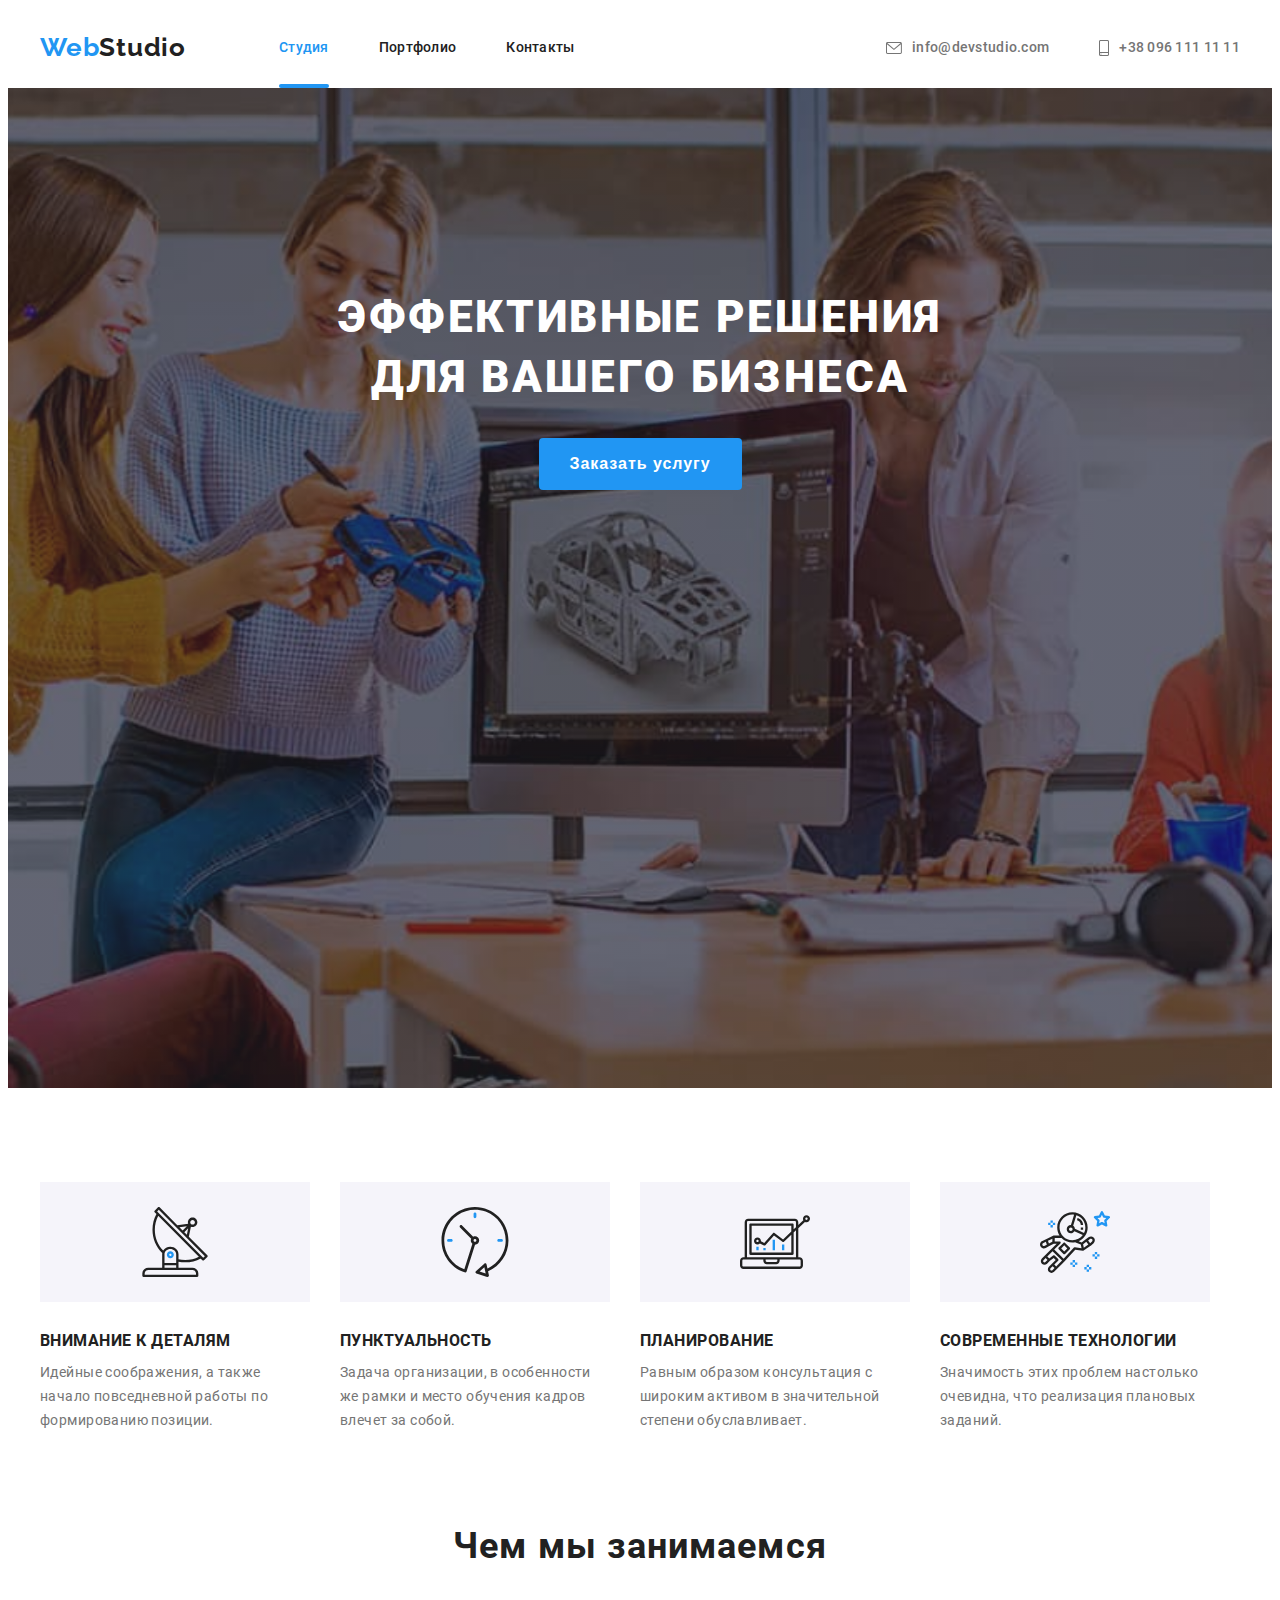
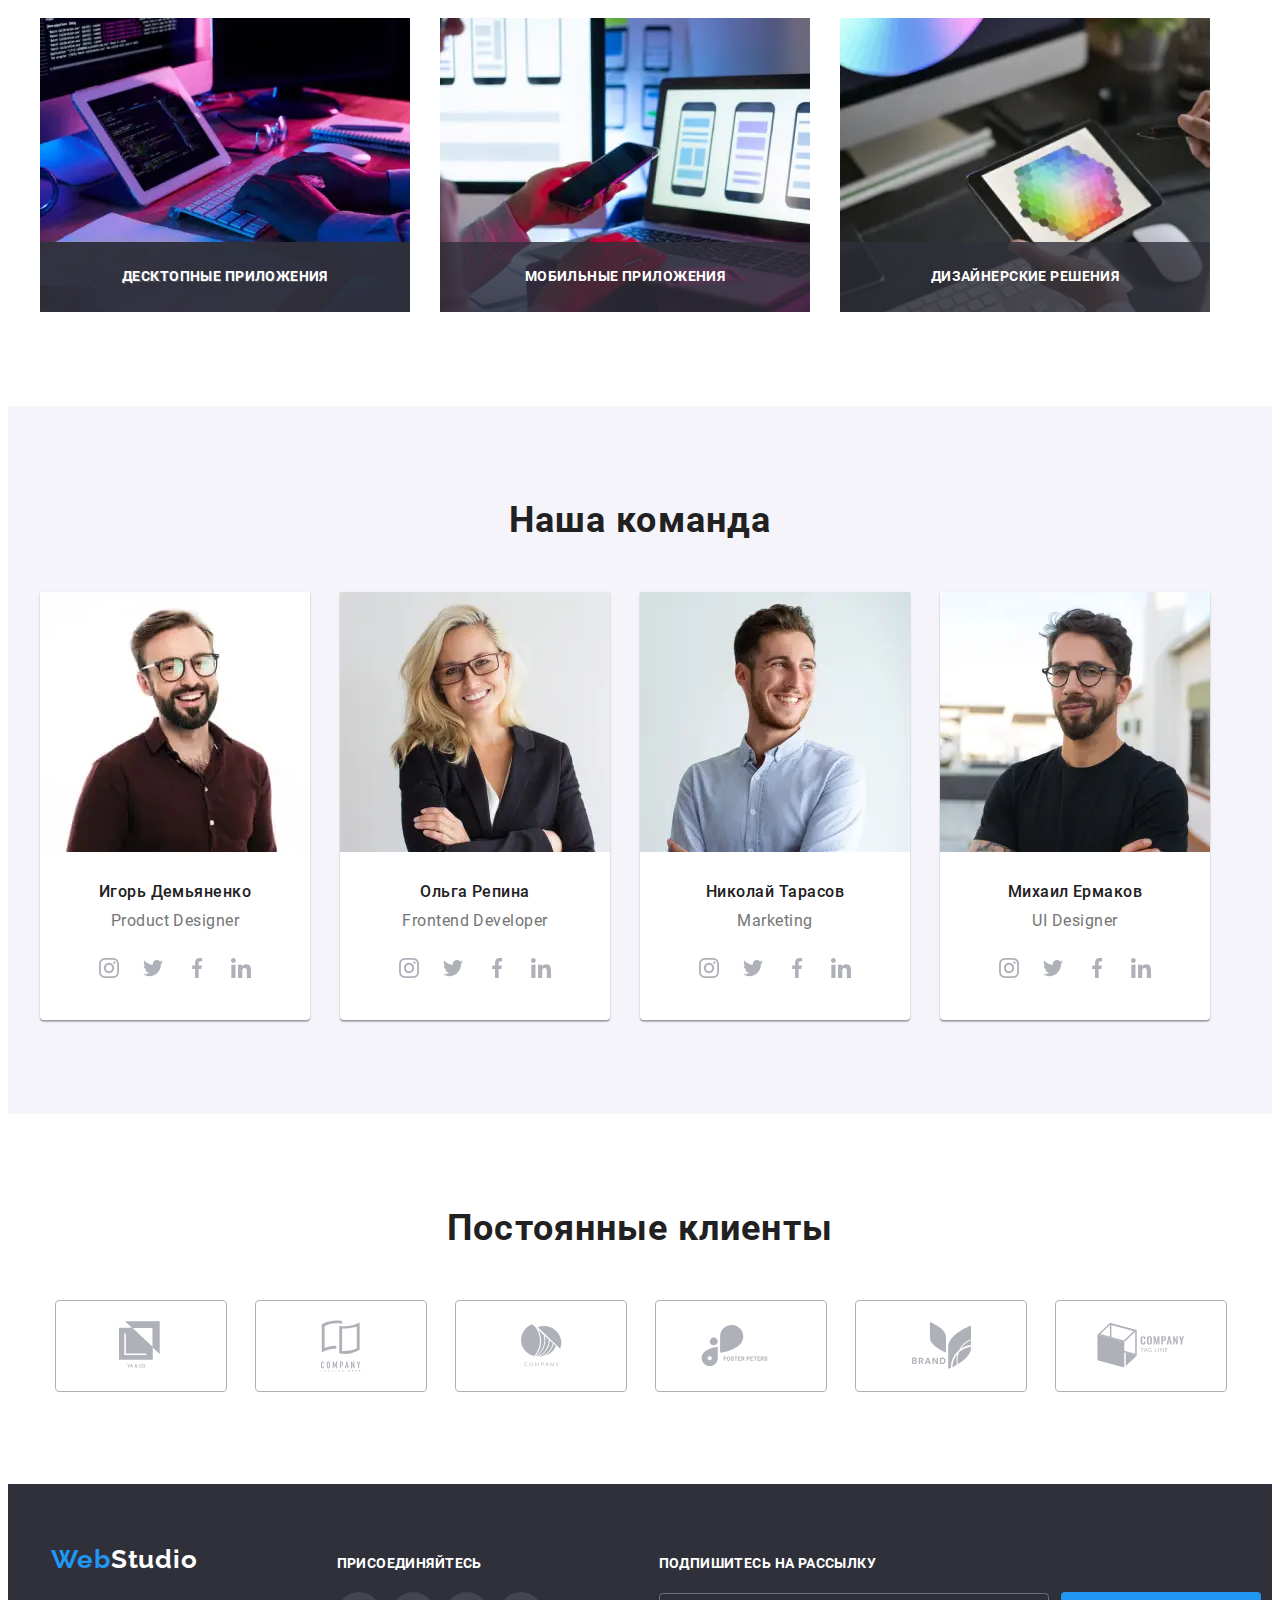
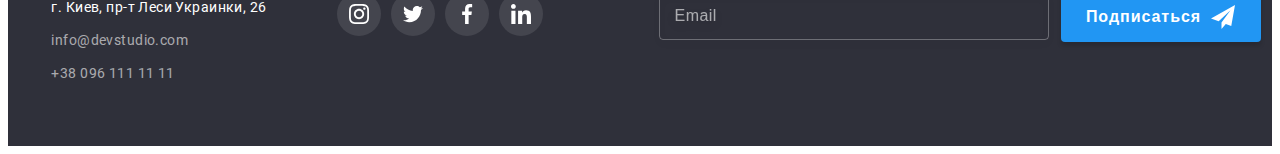
==== commit 1eed6168: "all" ====
--- a/index.html
+++ b/index.html
@@ -7,8 +7,6 @@
     <link rel="stylesheet" href="https://cdnjs.cloudflare.com/ajax/libs/modern-normalize/1.0.0/modern-normalize.min.css"
     integrity="sha512-ISS7cAi1PEhQ8jnbJpJZMd29NlhNj4AWYyLOSp2CE/CsHxTCu+r+t0D2yoJudVrd0/8fTVPUVDzY5Tvli75u/g=="
     crossorigin="anonymous" />
-    <!-- <link href="https://fonts.googleapis.com/css2?family=Raleway:wght@700&family=Roboto:wght@400;500;700;900&display=swap"
-        rel="stylesheet"> -->
     <link rel="stylesheet" href="./css/main.min.css">
 </head>
 <body>
--- a/css/main.min.css
+++ b/css/main.min.css
@@ -1,2 +1,2 @@
-@font-face{font-family:"Roboto";font-style:normal;font-weight:400;src:url("../fonts/roboto-v20-latin_cyrillic-ext_cyrillic-regular.eot");src:local(""),url("../fonts/roboto-v20-latin_cyrillic-ext_cyrillic-regular.eot?#iefix") format("embedded-opentype"),url("../fonts/roboto-v20-latin_cyrillic-ext_cyrillic-regular.woff2") format("woff2"),url("../fonts/roboto-v20-latin_cyrillic-ext_cyrillic-regular.woff") format("woff"),url("../fonts/roboto-v20-latin_cyrillic-ext_cyrillic-regular.ttf") format("truetype"),url("../fonts/roboto-v20-latin_cyrillic-ext_cyrillic-regular.svg#Roboto") format("svg")}@font-face{font-family:"Roboto";font-style:normal;font-weight:500;src:url("../fonts/roboto-v20-latin_cyrillic-ext_cyrillic-500.eot");src:local(""),url("../fonts/roboto-v20-latin_cyrillic-ext_cyrillic-500.eot?#iefix") format("embedded-opentype"),url("../fonts/roboto-v20-latin_cyrillic-ext_cyrillic-500.woff2") format("woff2"),url("../fonts/roboto-v20-latin_cyrillic-ext_cyrillic-500.woff") format("woff"),url("../fonts/roboto-v20-latin_cyrillic-ext_cyrillic-500.ttf") format("truetype"),url("../fonts/roboto-v20-latin_cyrillic-ext_cyrillic-500.svg#Roboto") format("svg")}@font-face{font-family:"Roboto";font-style:normal;font-weight:700;src:url("../fonts/roboto-v20-latin_cyrillic-ext_cyrillic-700.eot");src:local(""),url("../fonts/roboto-v20-latin_cyrillic-ext_cyrillic-700.eot?#iefix") format("embedded-opentype"),url("../fonts/roboto-v20-latin_cyrillic-ext_cyrillic-700.woff2") format("woff2"),url("../fonts/roboto-v20-latin_cyrillic-ext_cyrillic-700.woff") format("woff"),url("../fonts/roboto-v20-latin_cyrillic-ext_cyrillic-700.ttf") format("truetype"),url("../fonts/roboto-v20-latin_cyrillic-ext_cyrillic-700.svg#Roboto") format("svg")}@font-face{font-family:"Roboto";font-style:normal;font-weight:900;src:url("../fonts/roboto-v20-latin_cyrillic-ext_cyrillic-900.eot");src:local(""),url("../fonts/roboto-v20-latin_cyrillic-ext_cyrillic-900.eot?#iefix") format("embedded-opentype"),url("../fonts/roboto-v20-latin_cyrillic-ext_cyrillic-900.woff2") format("woff2"),url("../fonts/roboto-v20-latin_cyrillic-ext_cyrillic-900.woff") format("woff"),url("../fonts/roboto-v20-latin_cyrillic-ext_cyrillic-900.ttf") format("truetype"),url("../fonts/roboto-v20-latin_cyrillic-ext_cyrillic-900.svg#Roboto") format("svg")}@font-face{font-family:"Raleway";font-style:normal;font-weight:400;src:url("../fonts/raleway-v19-latin_cyrillic-regular.eot");src:local(""),url("../fonts/raleway-v19-latin_cyrillic-regular.eot?#iefix") format("embedded-opentype"),url("../fonts/raleway-v19-latin_cyrillic-regular.woff2") format("woff2"),url("../fonts/raleway-v19-latin_cyrillic-regular.woff") format("woff"),url("../fonts/raleway-v19-latin_cyrillic-regular.ttf") format("truetype"),url("../fonts/raleway-v19-latin_cyrillic-regular.svg#Raleway") format("svg")}@font-face{font-family:"Raleway";font-style:normal;font-weight:700;src:url("../fonts/raleway-v19-latin_cyrillic-700.eot");src:local(""),url("../fonts/raleway-v19-latin_cyrillic-700.eot?#iefix") format("embedded-opentype"),url("../fonts/raleway-v19-latin_cyrillic-700.woff2") format("woff2"),url("../fonts/raleway-v19-latin_cyrillic-700.woff") format("woff"),url("../fonts/raleway-v19-latin_cyrillic-700.ttf") format("truetype"),url("../fonts/raleway-v19-latin_cyrillic-700.svg#Raleway") format("svg")}:root{--main-font: "Roboto", sans-serif;--logo-font: "Raleway", sans-serif;--primary-text-color: #212121;--title-text-color: #757575;--accent-color: #2196f3;--main-bg-color: #eeeeee;--background-color: #ffffff;--main-lite-color: rgba(255, 255, 255, 0.6);--footer-bg-color: #2f303a;--main-bg-color: #f5f4fa;--icon-color: #afb1b8;--time-animation: 250ms;--bezier-animation: cubic-bezier(0.4, 0, 0.2, 1)}.visually-hidden{position:absolute;width:1px;height:1px;margin:-1px;padding:0;overflow:hidden;border:0;clip:rect(0 0 0 0)}body{font-family:"Roboto",sans-serif;font-weight:400;font-size:14px;background-color:#fff;color:#212121}.list{padding:0px;margin:0px;list-style:none}.link{text-decoration:none}h1,h2,h3,h4,p{margin:0px}img{display:block;max-width:100%;height:auto}.btn-subscribe,.modal-btn-thumb,.page-header,.features-thumbs,.examples-articles,.social-link,.clients-link,.social-footer-thumbs,.social-footer-link,.footer-form,.form-field{display:-webkit-box;display:-ms-flexbox;display:flex;-webkit-box-align:center;-ms-flex-align:center;align-items:center}.container{width:100%;padding:0 15px;margin:0 auto}@media screen and (min-width: 480px){.container{width:480px}}@media screen and (min-width: 768px){.container{width:768px}}@media screen and (min-width: 1200px){.container{width:1200px}}@media screen and (min-width: 768px){.burger-button{display:none}}.burger-button,.mobile-close-button{padding:0;border:none;background-color:transparent}.mobile-close-button{position:absolute;top:10px;right:15px}.burger-button:hover,.burger-button:focus,.mobile-close-button:hover,.mobile-close-button:focus{color:#2196f3}.buttons.primary{padding:10px 30px;min-width:200px;text-align:center;border:1px solid transparent;border-radius:4px;font-size:16px;font-weight:700;line-height:1.87;letter-spacing:0.06em;cursor:pointer;background-color:#2196f3;color:#fff;-webkit-transition-property:background-color, -webkit-box-shadow;transition-property:background-color, -webkit-box-shadow;transition-property:background-color, box-shadow;transition-property:background-color, box-shadow, -webkit-box-shadow;-webkit-transition-duration:250ms;transition-duration:250ms;-webkit-transition-timing-function:cubic-bezier(0.4, 0, 0.2, 1);transition-timing-function:cubic-bezier(0.4, 0, 0.2, 1)}.buttons.primary:hover,.buttons.primary:focus{background-color:#188ce8;-webkit-box-shadow:0px 4px 4px rgba(0,0,0,0.15);box-shadow:0px 4px 4px rgba(0,0,0,0.15)}.buttons-filters{margin:0px;padding:6px 20px;min-width:73px;text-align:center;border:1px solid transparent;border-radius:4px;font-size:16px;font-weight:500;line-height:1.62;letter-spacing:0.03em;cursor:pointer;background-color:#f5f4fa;color:#212121;font-family:inherit;-webkit-transition-property:background-color, color, -webkit-box-shadow;transition-property:background-color, color, -webkit-box-shadow;transition-property:background-color, box-shadow, color;transition-property:background-color, box-shadow, color, -webkit-box-shadow;-webkit-transition-duration:250ms;transition-duration:250ms;-webkit-transition-timing-function:cubic-bezier(0.4, 0, 0.2, 1);transition-timing-function:cubic-bezier(0.4, 0, 0.2, 1)}.buttons-filters:hover,.buttons-filters:focus{background-color:#2196f3;color:#f5f4fa;-webkit-box-shadow:0px 3px 1px rgba(0,0,0,0.1),0px 1px 2px rgba(0,0,0,0.08),0px 2px 2px rgba(0,0,0,0.12);box-shadow:0px 3px 1px rgba(0,0,0,0.1),0px 1px 2px rgba(0,0,0,0.08),0px 2px 2px rgba(0,0,0,0.12)}.btn-subscribe{-webkit-box-pack:center;-ms-flex-pack:center;justify-content:center;padding:10px;min-width:200px;font-size:16px;font-weight:700;line-height:1.87;-webkit-box-align:center;-ms-flex-align:center;align-items:center;text-align:center;letter-spacing:0.06em;color:#fff;background-color:#2196f3;-webkit-box-shadow:0px 4px 4px rgba(0,0,0,0.15);box-shadow:0px 4px 4px rgba(0,0,0,0.15);border-radius:4px;border-width:0;cursor:pointer}.btn-icon{margin-left:10px}.modal-btn-thumb{position:absolute;top:8px;right:8px;-webkit-box-pack:center;-ms-flex-pack:center;justify-content:center;background-color:#fff;width:30px;height:30px;border:1px solid rgba(0,0,0,0.1);border-radius:50%;cursor:pointer;color:#000000}.modal-btn-thumb:hover,.modal-btn-thumb:focus{color:#2196f3}.modal-icon-close{fill:currentColor;-webkit-transition-property:color;transition-property:color;-webkit-transition-duration:250ms;transition-duration:250ms;-webkit-transition-timing-function:cubic-bezier(0.4, 0, 0.2, 1);transition-timing-function:cubic-bezier(0.4, 0, 0.2, 1)}.modal-btn-send{text-align:center}.btn-send{padding:10px 56px;font-size:16px;font-weight:700;line-height:1.87;letter-spacing:0.06em;min-width:200px;background-color:#2196f3;color:#fff;-webkit-box-shadow:0px 4px 4px rgba(0,0,0,0.15);box-shadow:0px 4px 4px rgba(0,0,0,0.15);border-radius:4px;border-width:0;cursor:pointer;-webkit-transition-property:background-color;transition-property:background-color;-webkit-transition-duration:250ms;transition-duration:250ms;-webkit-transition-timing-function:cubic-bezier(0.4, 0, 0.2, 1);transition-timing-function:cubic-bezier(0.4, 0, 0.2, 1)}.btn-send:focus,.btn-send:hover{background:#188ce8;-webkit-box-shadow:0px 4px 4px rgba(0,0,0,0.15);box-shadow:0px 4px 4px rgba(0,0,0,0.15)}.section-title{margin-bottom:50px;text-align:center;font-size:36px;font-weight:700;line-height:1.16;letter-spacing:0.03em}.backdrop{position:fixed;top:0;left:0;width:100%;height:100%;background-color:rgba(0,0,0,0.2);opacity:1;-webkit-transition-property:opacity;transition-property:opacity;-webkit-transition-duration:250ms;transition-duration:250ms;-webkit-transition-timing-function:cubic-bezier(0.4, 0, 0.2, 1);transition-timing-function:cubic-bezier(0.4, 0, 0.2, 1)}.backdrop.is-hidden{opacity:0;pointer-events:none}.backdrop.is-hidden .modal{-webkit-transform:translate(-50%, -50%) scale(0.9);transform:translate(-50%, -50%) scale(0.9)}.modal{position:absolute;top:50%;left:50%;-webkit-transform:translate(-50%, -50%) scale(1);transform:translate(-50%, -50%) scale(1);display:-webkit-box;display:-ms-flexbox;display:flex;-webkit-box-pack:end;-ms-flex-pack:end;justify-content:flex-end;padding:40px 40px;max-width:450px;height:95%;max-height:609px;overflow:scroll;background-color:#fff;-webkit-transition-property:-webkit-transform;transition-property:-webkit-transform;transition-property:transform;transition-property:transform, -webkit-transform;-webkit-transition-duration:250ms;transition-duration:250ms;-webkit-transition-timing-function:cubic-bezier(0.4, 0, 0.2, 1);transition-timing-function:cubic-bezier(0.4, 0, 0.2, 1)}@media screen and (min-width: 1200px){.modal{max-width:528px;height:95%;max-height:581px}}.modal-form{display:-webkit-box;display:-ms-flexbox;display:flex;-webkit-box-orient:vertical;-webkit-box-direction:normal;-ms-flex-direction:column;flex-direction:column;-webkit-box-pack:center;-ms-flex-pack:center;justify-content:center;width:100%}.modal-form-field{margin-bottom:10px}.modal-form-title{margin-bottom:12px;font-size:20px;font-weight:700;line-height:1.15;text-align:center;letter-spacing:0.03em}.modal-label{font-size:12px;line-height:1.17;letter-spacing:0.01em;color:#757575}.modal-input-thumb{position:relative;display:block;margin-top:4px;color:#000000}.modal-input{display:block;margin:0;padding:11px 40px;width:100%;border:1px solid rgba(33,33,33,0.2);border-radius:4px;-webkit-transition:border-color;transition:border-color;-webkit-transition-duration:250ms;transition-duration:250ms;-webkit-transition-timing-function:cubic-bezier(0.4, 0, 0.2, 1);transition-timing-function:cubic-bezier(0.4, 0, 0.2, 1)}.modal-input:focus,.modal-input:hover{outline:none;border-color:#2196f3}.modal-icon{position:absolute;top:50%;left:15px;-webkit-transform:translateY(-50%);transform:translateY(-50%);fill:currentColor;-webkit-transition-property:fill;transition-property:fill;-webkit-transition-duration:250ms;transition-duration:250ms;-webkit-transition-timing-function:cubic-bezier(0.4, 0, 0.2, 1);transition-timing-function:cubic-bezier(0.4, 0, 0.2, 1)}.modal-input:focus+.modal-icon,.modal-input:hover+.modal-icon{fill:#2196f3}.modal-textarea{margin-bottom:20px}.textarea-thumb{margin-top:4px;display:block}.textarea-field{padding:11px 16px;resize:none;width:370px;height:138px;line-height:1.14;letter-spacing:0.01em;border:1px solid rgba(33,33,33,0.2);border-radius:4px;-webkit-transition:border-color;transition:border-color;-webkit-transition-duration:250ms;transition-duration:250ms;-webkit-transition-timing-function:cubic-bezier(0.4, 0, 0.2, 1);transition-timing-function:cubic-bezier(0.4, 0, 0.2, 1)}.textarea-field:focus,.textarea-field:hover{outline:none;border-color:#2196f3}.textarea-field::-webkit-input-placeholder{color:rgba(117,117,117,0.5)}.textarea-field:-ms-input-placeholder{color:rgba(117,117,117,0.5)}.textarea-field::-ms-input-placeholder{color:rgba(117,117,117,0.5)}.textarea-field::placeholder{color:rgba(117,117,117,0.5)}@media screen and (min-width: 1200px){.textarea-field{width:448px;height:120px}}.checkbox{position:absolute;width:1px;height:1px;margin:-1px;padding:0;overflow:hidden;border:0;clip:rect(0 0 0 0)}.modal-checkbox{position:relative;margin-bottom:28px}.modal-label-checkbox{display:block;text-align:center;padding-left:25px;font-size:12px;line-height:1.17;letter-spacing:0.03em;color:#757575}@media screen and (min-width: 1200px){.modal-label-checkbox{padding-left:10px;font-size:14px;line-height:1.71;letter-spacing:0.03em}}.modal-label-checkbox::before{position:absolute;content:" ";display:inline-block;top:50%;left:5px;-webkit-transform:translateY(-50%);transform:translateY(-50%);margin-right:7px;width:16px;height:15px;border:2px solid #212121;border-radius:2px}@media screen and (min-width: 1200px){.modal-label-checkbox::before{top:50%;left:7px;-webkit-transform:translateY(-50%);transform:translateY(-50%);margin-right:5px}}.checkbox:checked+.modal-label-checkbox::before{background-color:#2196f3;background-image:url(../images/checkbox/icon-check.svg);background-size:contain;background-origin:border-box;border-color:#2196f3}.checkbox:focus+.checkbox:checked+.modal-label-checkbox::before{border-color:#2196f3}.conditios{line-height:1.71;letter-spacing:0.03em;color:#2196f3}.page-header{-webkit-box-pack:justify;-ms-flex-pack:justify;justify-content:space-between;-webkit-box-align:center;-ms-flex-align:center;align-items:center}@media screen and (min-width: 768px){.navigation{display:-webkit-box;display:-ms-flexbox;display:flex;-webkit-box-align:center;-ms-flex-align:center;align-items:center}}.logo{display:block;padding-top:24px;padding-bottom:24px;font-family:"Raleway",sans-serif;font-size:26px;font-weight:700;line-height:1.19;letter-spacing:0.03em;text-decoration:none;cursor:pointer;margin-right:88px;color:#212121}@media screen and (min-width: 1200px){.logo{margin-right:93px}}.logo-accent{font-family:"Raleway",sans-serif;font-size:26px;font-weight:700;line-height:1.23;letter-spacing:0.03em;color:#2196f3}.site-nav{display:-webkit-box;display:-ms-flexbox;display:flex}@media screen and (max-width: 767px){.site-nav{display:none}}.site-nav-link{display:block;padding-top:32px;padding-bottom:32px;font-weight:500;line-height:1.14;letter-spacing:0.02em;text-decoration:none;color:#212121;-webkit-transition-property:color;transition-property:color;-webkit-transition-duration:250ms;transition-duration:250ms;-webkit-transition-timing-function:cubic-bezier(0.4, 0, 0.2, 1);transition-timing-function:cubic-bezier(0.4, 0, 0.2, 1)}.site-nav-link:hover,.site-nav-link:focus{color:#2196f3;fill:#2196f3}.site-nav-link.current{position:relative;color:#2196f3}.site-nav-link.current::after{content:"";position:absolute;left:0;bottom:0;display:block;width:100%;height:4px;background-color:#2196f3;border-radius:2px}.site-nav-item:not(:last-child){margin-right:50px}@media screen and (max-width: 767px){.contacts-nav{display:none}}@media screen and (min-width: 768px){.contacts-nav{margin-left:auto}}@media screen and (min-width: 1200px){.contacts-nav{display:-webkit-box;display:-ms-flexbox;display:flex;-webkit-box-align:center;-ms-flex-align:center;align-items:center;margin-left:auto}}@media screen and (min-width: 768px){.contacts-nav-item:not(:last-child){margin-bottom:10px}}@media screen and (min-width: 1200px){.contacts-nav-item:not(:last-child){margin-right:50px;margin-bottom:0}}.contacts-nav-link{font-weight:500;font-size:12px;line-height:1.17;letter-spacing:0.02em;color:#757575;-webkit-transition-property:color;transition-property:color;-webkit-transition-duration:250ms;transition-duration:250ms;-webkit-transition-timing-function:cubic-bezier(0.4, 0, 0.2, 1);transition-timing-function:cubic-bezier(0.4, 0, 0.2, 1)}@media screen and (min-width: 768px){.contacts-nav-link{display:-webkit-box;display:-ms-flexbox;display:flex;-webkit-box-align:center;-ms-flex-align:center;align-items:center}}@media screen and (min-width: 1200px){.contacts-nav-link{padding-top:32px;padding-bottom:32px;font-size:14px;font-weight:500;line-height:1.14;display:-webkit-box;display:-ms-flexbox;display:flex;-webkit-box-align:center;-ms-flex-align:center;align-items:center;-webkit-box-pack:center;-ms-flex-pack:center;justify-content:center;letter-spacing:0.02em}}.contacts-nav-link:hover,.contacts-nav-link:focus{color:#2196f3;fill:#2196f3}.icon-mail{display:block;margin-right:10px;fill:currentColor;-webkit-transition-property:fill;transition-property:fill;-webkit-transition-duration:250ms;transition-duration:250ms;-webkit-transition-timing-function:cubic-bezier(0.4, 0, 0.2, 1);transition-timing-function:cubic-bezier(0.4, 0, 0.2, 1)}.icon-phone{display:block;margin-right:10px;fill:currentColor;-webkit-transition-property:fill;transition-property:fill;-webkit-transition-duration:250ms;transition-duration:250ms;-webkit-transition-timing-function:cubic-bezier(0.4, 0, 0.2, 1);transition-timing-function:cubic-bezier(0.4, 0, 0.2, 1)}.mobile-menu{position:absolute;top:0;left:50%;-webkit-transform:translateX(-50%) translateY(-100%);transform:translateX(-50%) translateY(-100%);width:100%;max-width:480px;height:100vh;z-index:1;display:-webkit-box;display:-ms-flexbox;display:flex;-webkit-box-orient:vertical;-webkit-box-direction:normal;-ms-flex-direction:column;flex-direction:column;-webkit-box-pack:justify;-ms-flex-pack:justify;justify-content:space-between;padding:48px 40px;background-color:#fff;-webkit-transition-property:-webkit-transform;transition-property:-webkit-transform;transition-property:transform;transition-property:transform, -webkit-transform;-webkit-transition-duration:250ms;transition-duration:250ms;-webkit-transition-timing-function:cubic-bezier(0.4, 0, 0.2, 1);transition-timing-function:cubic-bezier(0.4, 0, 0.2, 1)}.mobile-menu.is-open{-webkit-transform:translateX(-50%) translateY(0%);transform:translateX(-50%) translateY(0%)}@media screen and (min-width: 768px){.mobile-menu{display:none}}.mobile-site-items:not(:last-child){margin-bottom:37px}.mobile-site-link{font-size:40px;font-weight:500;line-height:1.18;letter-spacing:0.02em;color:#212121;-webkit-transition-property:color;transition-property:color;-webkit-transition-duration:250ms;transition-duration:250ms;-webkit-transition-timing-function:cubic-bezier(0.4, 0, 0.2, 1);transition-timing-function:cubic-bezier(0.4, 0, 0.2, 1)}.mobile-site-link.current{color:#2196f3}.mobile-site-link:hover,.mobile-site-link:focus{color:#2196f3;fill:#2196f3}.mobile-contacts{margin-top:auto}.mobile-contacts-list{margin-bottom:64px}.mobile-contacts-item:not(:last-child){margin-bottom:32px}.mobile-contacts-link{font-size:34px;font-weight:500;line-height:1.18;letter-spacing:0.02em;color:#2196f3;-webkit-transition-property:color;transition-property:color;-webkit-transition-duration:250ms;transition-duration:250ms;-webkit-transition-timing-function:cubic-bezier(0.4, 0, 0.2, 1);transition-timing-function:cubic-bezier(0.4, 0, 0.2, 1)}.mobile-contacts-link:hover,.mobile-contacts-link:focus{color:#2196f3}.mobile-contacts-link.mail{font-size:24px;font-weight:500;line-height:1.17;letter-spacing:0.02em;color:#757575}.mobile-social-menu{display:-webkit-box;display:-ms-flexbox;display:flex;font-size:18px;font-weight:500;line-height:1.22;letter-spacing:0.02em;color:#2196f3}@media screen and (max-width: 479px){.mobile-social-menu{font-size:100%}}.mobile-social-text:not(:last-child){margin-right:10px}.mobile-social-text:not(:last-child)::after{content:" ";margin-left:10px;width:22px;height:0px;border:1px solid rgba(33,33,33,0.2)}.burger-icon,.mobile-close-button{fill:currentColor}.hero{padding-top:118px;padding-bottom:118px;text-align:center;margin:0 auto;max-width:480px;height:400px;background-image:-webkit-gradient(linear, left top, left bottom, from(rgba(47,48,58,0.4)), to(rgba(47,48,58,0.4))),url(../images/bg-mob.jpg);background-image:linear-gradient(rgba(47,48,58,0.4), rgba(47,48,58,0.4)),url(../images/bg-mob.jpg);background-repeat:no-repeat;background-position:center;background-size:cover;background-color:#c4c4c4}@media screen and (min-device-pixel-ratio: 2) and (min-width: 480px), screen and (-webkit-min-device-pixel-ratio: 2) and (min-width: 480px), screen and (min-resolution: 192dpi) and (min-width: 480px), screen and (min-resolution: 2dppx) and (min-width: 480px){.hero{background-image:-webkit-gradient(linear, left top, left bottom, from(rgba(47,48,58,0.4)), to(rgba(47,48,58,0.4))),url(../images/bg-mob@2x.jpg);background-image:linear-gradient(rgba(47,48,58,0.4), rgba(47,48,58,0.4)),url(../images/bg-mob@2x.jpg)}}@media screen and (min-width: 768px){.hero{padding-top:118px;padding-bottom:118px;max-width:768px;height:400px;background-image:-webkit-gradient(linear, left top, left bottom, from(rgba(47,48,58,0.4)), to(rgba(47,48,58,0.4))),url(../images/bg-tablet.jpg);background-image:linear-gradient(rgba(47,48,58,0.4), rgba(47,48,58,0.4)),url(../images/bg-tablet.jpg)}}@media screen and (min-width: 768px) and (min-device-pixel-ratio: 2) and (min-width: 768px), screen and (min-width: 768px) and (-webkit-min-device-pixel-ratio: 2) and (min-width: 768px), screen and (min-width: 768px) and (min-resolution: 192dpi) and (min-width: 768px), screen and (min-width: 768px) and (min-resolution: 2dppx) and (min-width: 768px){.hero{background-image:-webkit-gradient(linear, left top, left bottom, from(rgba(47,48,58,0.4)), to(rgba(47,48,58,0.4))),url(../images/bg-tablet@2x.jpg);background-image:linear-gradient(rgba(47,48,58,0.4), rgba(47,48,58,0.4)),url(../images/bg-tablet@2x.jpg)}}@media screen and (min-width: 1200px){.hero{padding-top:200px;padding-bottom:200px;max-width:1600px;height:600px;background-image:-webkit-gradient(linear, left top, left bottom, from(rgba(47,48,58,0.4)), to(rgba(47,48,58,0.4))),url(../images/bg-descktop.jpg);background-image:linear-gradient(rgba(47,48,58,0.4), rgba(47,48,58,0.4)),url(../images/bg-descktop.jpg);background-repeat:no-repeat;background-position:center;background-size:cover}}@media screen and (min-width: 1200px) and (min-device-pixel-ratio: 2) and (min-width: 1200px), screen and (min-width: 1200px) and (-webkit-min-device-pixel-ratio: 2) and (min-width: 1200px), screen and (min-width: 1200px) and (min-resolution: 192dpi) and (min-width: 1200px), screen and (min-width: 1200px) and (min-resolution: 2dppx) and (min-width: 1200px){.hero{background-image:-webkit-gradient(linear, left top, left bottom, from(rgba(47,48,58,0.4)), to(rgba(47,48,58,0.4))),url(../images/bg-descktop@2x.jpg);background-image:linear-gradient(rgba(47,48,58,0.4), rgba(47,48,58,0.4)),url(../images/bg-descktop@2x.jpg)}}.hero-title{font-size:26px;font-weight:900;line-height:1.62;letter-spacing:0.06em;text-transform:uppercase;color:#fff;margin-left:auto;margin-right:auto;margin-bottom:30px;max-width:360px}@media screen and (min-width: 768px){.hero-title{max-width:360px}}@media screen and (min-width: 1200px){.hero-title{max-width:696px;font-size:44px;font-weight:900;line-height:1.36}}.section-features{padding-top:60px;padding-bottom:60px}@media screen and (min-width: 1200px){.section-features{padding-top:94px;padding-bottom:94px}}@media screen and (min-width: 768px){.features{display:-webkit-box;display:-ms-flexbox;display:flex;-ms-flex-wrap:wrap;flex-wrap:wrap;min-height:251px;margin:-15px}}@media screen and (min-width: 1200px){.features{-ms-flex-wrap:nowrap;flex-wrap:nowrap}}.features-items{width:100%;margin-bottom:30px}@media screen and (min-width: 768px){.features-items{width:calc((100% - 60px) / 2);margin:15px}}@media screen and (min-width: 1200px){.features-items{width:270px}}.features-thumbs{-webkit-box-pack:center;-ms-flex-pack:center;justify-content:center;margin-bottom:30px;width:100%;height:120px;background-color:#f5f4fa}.features-title{text-align:center;margin-bottom:10px;font-weight:700;line-height:1.14;letter-spacing:0.03em;text-transform:uppercase}@media screen and (min-width: 768px){.features-title{text-align:left}}.features-text{line-height:1.71;letter-spacing:0.03em;color:#757575}.section-examples{padding-bottom:94px}@media screen and (max-width: 1199px){.section-examples{display:none}}.examples{display:-webkit-box;display:-ms-flexbox;display:flex}.examples-item{position:relative}.examples-item:not(:last-child){margin-right:30px}.examples-articles{position:absolute;bottom:0;right:0;-webkit-box-pack:center;-ms-flex-pack:center;justify-content:center;width:370px;height:70px;background-color:rgba(47,48,58,0.8)}.examples-articles-text{font-size:14px;font-weight:700;line-height:1.14;letter-spacing:0.03em;text-transform:uppercase;color:#fff}.section-wokers{padding-top:60px;padding-bottom:60px;background-color:#f5f4fa}@media screen and (min-width: 1200px){.section-wokers{padding-top:94px;padding-bottom:94px}}@media screen and (min-width: 768px){.team{display:-webkit-box;display:-ms-flexbox;display:flex;-ms-flex-wrap:wrap;flex-wrap:wrap;margin:-15px}}@media screen and (min-width: 1200px){.team{-ms-flex-wrap:nowrap;flex-wrap:nowrap}}.team-item{width:100%;margin-bottom:30px;border-radius:0px 0px 4px 4px;background-color:#fff;-webkit-box-shadow:0px 1px 3px rgba(0,0,0,0.12),0px 1px 1px rgba(0,0,0,0.14),0px 2px 1px rgba(0,0,0,0.2);box-shadow:0px 1px 3px rgba(0,0,0,0.12),0px 1px 1px rgba(0,0,0,0.14),0px 2px 1px rgba(0,0,0,0.2)}@media screen and (min-width: 768px){.team-item{width:354px;height:536px;margin:15px}}@media screen and (min-width: 1200px){.team-item{width:270px;height:428px}}.card-description{padding-top:30px;padding-bottom:30px;padding-left:32px;padding-right:32px}.card-description-title{margin-bottom:10px;font-weight:500;font-size:16px;line-height:1.187;letter-spacing:0.03em;text-align:center}.card-description-text{margin-bottom:16px;font-size:16px;line-height:1.187;letter-spacing:0.03em;text-align:center;color:#757575}.social-thumbs{display:-webkit-box;display:-ms-flexbox;display:flex;-webkit-box-pack:center;-ms-flex-pack:center;justify-content:center;width:206px;margin-left:auto;margin-right:auto}.social-link{-webkit-box-pack:center;-ms-flex-pack:center;justify-content:center;color:#afb1b8;width:100%;height:100%;border-radius:50%;-webkit-transition-property:background-color, color;transition-property:background-color, color;-webkit-transition-duration:250ms;transition-duration:250ms;-webkit-transition-timing-function:cubic-bezier(0.4, 0, 0.2, 1);transition-timing-function:cubic-bezier(0.4, 0, 0.2, 1)}.social-link:hover,.social-link:focus{background-color:#2196f3;color:#fff}.social-icons{fill:currentColor}.social-items{width:44px;height:44px}.clients{padding-top:60px;padding-bottom:60px}@media screen and (min-width: 1200px){.clients{padding-top:94px;padding-bottom:94px}}.clients-list{display:-webkit-box;display:-ms-flexbox;display:flex;-webkit-box-pack:center;-ms-flex-pack:center;justify-content:center;-ms-flex-wrap:wrap;flex-wrap:wrap;margin:-15px}.clients-link{-webkit-box-pack:center;-ms-flex-pack:center;justify-content:center;width:100%;height:100%;border:1px solid #afb1b8;border-radius:4px;color:#afb1b8;-webkit-transition-property:border-color;transition-property:border-color;-webkit-transition-duration:250ms;transition-duration:250ms;-webkit-transition-timing-function:cubic-bezier(0.4, 0, 0.2, 1);transition-timing-function:cubic-bezier(0.4, 0, 0.2, 1)}.clients-link:hover,.clients-link:focus{fill:#2196f3;border-color:#2196f3}.client-items{fill:currentColor;-webkit-transition-property:fill;transition-property:fill;-webkit-transition-duration:250ms;transition-duration:250ms;-webkit-transition-timing-function:cubic-bezier(0.4, 0, 0.2, 1);transition-timing-function:cubic-bezier(0.4, 0, 0.2, 1)}.clients-link:hover .client-items,.clients-link:focus .client-items{fill:#2196f3;border-color:#2196f3}.clients-thumbs{width:170px;height:90px;margin:15px}.footer-contacts{padding-top:60px;padding-bottom:60px;background-color:#2f303a}.container.footer{text-align:center}@media screen and (min-width: 1200px){.container.footer{display:-webkit-box;display:-ms-flexbox;display:flex;-webkit-box-align:baseline;-ms-flex-align:baseline;align-items:baseline;-ms-flex-pack:distribute;justify-content:space-around;text-align:left}}.footer-logo{display:block;font-size:26px;font-weight:700;line-height:1.19;letter-spacing:0.03em;color:#fff;font-family:"Raleway",sans-serif;text-decoration:none;margin-bottom:20px}@media screen and (min-width: 768px){.footer-media{display:-webkit-box;display:-ms-flexbox;display:flex;-webkit-box-pack:justify;-ms-flex-pack:justify;justify-content:space-between;-webkit-box-align:baseline;-ms-flex-align:baseline;align-items:baseline}}.footer-adress{margin-bottom:60px}@media screen and (min-width: 1200px){.footer-adress:not(:last-child){margin-bottom:0;margin-right:70px}}.adress .adress-map{line-height:1.71;letter-spacing:0.03em;color:#fff;font-style:normal;text-decoration:none;-webkit-transition-property:color;transition-property:color;-webkit-transition-duration:250ms;transition-duration:250ms;-webkit-transition-timing-function:cubic-bezier(0.4, 0, 0.2, 1);transition-timing-function:cubic-bezier(0.4, 0, 0.2, 1)}.adress .adress-map:hover,.adress .adress-map:focus{color:#2196f3}.adress .adress-item:not(:last-child){margin-bottom:8px}@media screen and (min-width: 768px){.adress .adress-item:not(:last-child){margin-bottom:9px}}.adress .adress-link{line-height:1.71;letter-spacing:0.03em;color:rgba(255,255,255,0.6);font-style:normal;text-decoration:none}.adress .adress-link:hover,.adress .adress-link:focus{color:#2196f3}.social-footer{margin-bottom:60px}@media screen and (min-width: 1200px){.social-footer{margin-right:93px;margin-bottom:0;min-width:206px;height:80px}}.social-footer-text{margin-bottom:20px;font-size:14px;font-weight:700;line-height:1.14;letter-spacing:0.03em;text-transform:uppercase;color:#fff}.social-footer-thumbs{-webkit-box-pack:center;-ms-flex-pack:center;justify-content:center}@media screen and (min-width: 1200px){.social-footer-thumbs{-webkit-box-pack:justify;-ms-flex-pack:justify;justify-content:space-between}}.social-footer-link{-webkit-box-pack:center;-ms-flex-pack:center;justify-content:center;width:100%;height:100%;background-color:rgba(255,255,255,0.1);border-radius:50%;color:#fff;-webkit-transition-property:background-color;transition-property:background-color;-webkit-transition-duration:250ms;transition-duration:250ms;-webkit-transition-timing-function:cubic-bezier(0.4, 0, 0.2, 1);transition-timing-function:cubic-bezier(0.4, 0, 0.2, 1)}.social-footer-link:hover,.social-footer-link:focus{background-color:#2196f3}.social-footer-items{width:44px;height:44px}.social-footer-items:not(:last-child){margin-right:10px}.social-footer-icons{fill:currentColor}.subscribe-footer{text-align:center}@media screen and (min-width: 1200px){.subscribe-footer{text-align:left}}.subscribe-footer-text{margin-bottom:20px;font-size:14px;font-weight:700;line-height:1.14;letter-spacing:0.03em;text-transform:uppercase;color:#fff}.footer-form{-webkit-box-orient:vertical;-webkit-box-direction:normal;-ms-flex-direction:column;flex-direction:column}@media screen and (min-width: 1200px){.footer-form{-webkit-box-orient:horizontal;-webkit-box-direction:normal;-ms-flex-direction:row;flex-direction:row;width:570px}}.form-field{-webkit-box-orient:vertical;-webkit-box-direction:normal;-ms-flex-direction:column;flex-direction:column;margin-bottom:20px}.form-field .form-field-input::-webkit-input-placeholder{font-size:16px;font-weight:400;line-height:1.25;-webkit-box-align:center;align-items:center;letter-spacing:0.03em;color:rgba(255,255,255,0.6)}.form-field .form-field-input:-ms-input-placeholder{font-size:16px;font-weight:400;line-height:1.25;-ms-flex-align:center;align-items:center;letter-spacing:0.03em;color:rgba(255,255,255,0.6)}.form-field .form-field-input::-ms-input-placeholder{font-size:16px;font-weight:400;line-height:1.25;-ms-flex-align:center;align-items:center;letter-spacing:0.03em;color:rgba(255,255,255,0.6)}.form-field .form-field-input::placeholder{font-size:16px;font-weight:400;line-height:1.25;-webkit-box-align:center;-ms-flex-align:center;align-items:center;letter-spacing:0.03em;color:rgba(255,255,255,0.6)}@media screen and (min-width: 1200px){.form-field{margin-bottom:0;margin-right:12px;-webkit-box-orient:horizontal;-webkit-box-direction:normal;-ms-flex-direction:row;flex-direction:row;-webkit-box-align:center;-ms-flex-align:center;align-items:center}}.form-field-input{display:-webkit-box;display:-ms-flexbox;display:flex;margin:0;padding:15px;width:358px;color:#fff;background-color:transparent;border:1px solid rgba(255,255,255,0.3);-webkit-filter:drop-shadow(0px 4px 4px rgba(0,0,0,0.15));filter:drop-shadow(0px 4px 4px rgba(0,0,0,0.15));border-radius:4px}
+@font-face{font-family:"Roboto";font-style:normal;font-weight:400;src:url("../../fonts/roboto-v20-latin_cyrillic-ext_cyrillic-regular.eot");src:local(""),url("../../fonts/roboto-v20-latin_cyrillic-ext_cyrillic-regular.eot?#iefix") format("embedded-opentype"),url("../../fonts/roboto-v20-latin_cyrillic-ext_cyrillic-regular.woff2") format("woff2"),url("../../fonts/roboto-v20-latin_cyrillic-ext_cyrillic-regular.woff") format("woff"),url("../../fonts/roboto-v20-latin_cyrillic-ext_cyrillic-regular.ttf") format("truetype"),url("../../fonts/roboto-v20-latin_cyrillic-ext_cyrillic-regular.svg#Roboto") format("svg")}@font-face{font-family:"Roboto";font-style:normal;font-weight:500;src:url("../../fonts/roboto-v20-latin_cyrillic-ext_cyrillic-500.eot");src:local(""),url("../../fonts/roboto-v20-latin_cyrillic-ext_cyrillic-500.eot?#iefix") format("embedded-opentype"),url("../../fonts/roboto-v20-latin_cyrillic-ext_cyrillic-500.woff2") format("woff2"),url("../../fonts/roboto-v20-latin_cyrillic-ext_cyrillic-500.woff") format("woff"),url("../../fonts/roboto-v20-latin_cyrillic-ext_cyrillic-500.ttf") format("truetype"),url("../..//fonts/roboto-v20-latin_cyrillic-ext_cyrillic-500.svg#Roboto") format("svg")}@font-face{font-family:"Roboto";font-style:normal;font-weight:700;src:url("../../fonts/roboto-v20-latin_cyrillic-ext_cyrillic-700.eot");src:local(""),url("../../fonts/roboto-v20-latin_cyrillic-ext_cyrillic-700.eot?#iefix") format("embedded-opentype"),url("../../fonts/roboto-v20-latin_cyrillic-ext_cyrillic-700.woff2") format("woff2"),url("../../fonts/roboto-v20-latin_cyrillic-ext_cyrillic-700.woff") format("woff"),url("../../fonts/roboto-v20-latin_cyrillic-ext_cyrillic-700.ttf") format("truetype"),url("../../fonts/roboto-v20-latin_cyrillic-ext_cyrillic-700.svg#Roboto") format("svg")}@font-face{font-family:"Roboto";font-style:normal;font-weight:900;src:url("../../fonts/roboto-v20-latin_cyrillic-ext_cyrillic-900.eot");src:local(""),url("../../fonts/roboto-v20-latin_cyrillic-ext_cyrillic-900.eot?#iefix") format("embedded-opentype"),url("../../fonts/roboto-v20-latin_cyrillic-ext_cyrillic-900.woff2") format("woff2"),url("../..//fonts/roboto-v20-latin_cyrillic-ext_cyrillic-900.woff") format("woff"),url("../../fonts/roboto-v20-latin_cyrillic-ext_cyrillic-900.ttf") format("truetype"),url("../../fonts/roboto-v20-latin_cyrillic-ext_cyrillic-900.svg#Roboto") format("svg")}@font-face{font-family:"Raleway";font-style:normal;font-weight:400;src:url("../../fonts/raleway-v19-latin_cyrillic-regular.eot");src:local(""),url("../../fonts/raleway-v19-latin_cyrillic-regular.eot?#iefix") format("embedded-opentype"),url("../fonts/raleway-v19-latin_cyrillic-regular.woff2") format("woff2"),url("../../fonts/raleway-v19-latin_cyrillic-regular.woff") format("woff"),url("../fonts/raleway-v19-latin_cyrillic-regular.ttf") format("truetype"),url("../../fonts/raleway-v19-latin_cyrillic-regular.svg#Raleway") format("svg")}@font-face{font-family:"Raleway";font-style:normal;font-weight:700;src:url("../../fonts/raleway-v19-latin_cyrillic-700.eot");src:local(""),url("../../fonts/raleway-v19-latin_cyrillic-700.eot?#iefix") format("embedded-opentype"),url("../../fonts/raleway-v19-latin_cyrillic-ext_cyrillic-700.woff2") format("woff2"),url("../../fonts/raleway-v19-latin_cyrillic-ext_cyrillic-700.woff") format("woff"),url("../../fonts/raleway-v19-latin_cyrillic-ext_cyrillic-regular.ttf") format("truetype"),url("../../fonts/raleway-v19-latin_cyrillic-700.svg#Raleway") format("svg")}:root{--main-font: "Roboto", sans-serif;--logo-font: "Raleway", sans-serif;--primary-text-color: #212121;--title-text-color: #757575;--accent-color: #2196f3;--main-bg-color: #eeeeee;--background-color: #ffffff;--main-lite-color: rgba(255, 255, 255, 0.6);--footer-bg-color: #2f303a;--main-bg-color: #f5f4fa;--icon-color: #afb1b8;--time-animation: 250ms;--bezier-animation: cubic-bezier(0.4, 0, 0.2, 1)}.visually-hidden{position:absolute;width:1px;height:1px;margin:-1px;padding:0;overflow:hidden;border:0;clip:rect(0 0 0 0)}body{font-family:"Roboto",sans-serif;font-weight:400;font-size:14px;background-color:#fff;color:#212121}.list{padding:0px;margin:0px;list-style:none}.link{text-decoration:none}h1,h2,h3,h4,p{margin:0px}img{display:block;max-width:100%;height:auto}.btn-subscribe,.modal-btn-thumb,.page-header,.features-thumbs,.examples-articles,.social-link,.clients-link,.social-footer-thumbs,.social-footer-link,.footer-form,.form-field{display:flex;align-items:center}.container{width:100%;padding:0 15px;margin:0 auto}@media screen and (min-width: 480px){.container{width:480px}}@media screen and (min-width: 768px){.container{width:768px}}@media screen and (min-width: 1200px){.container{width:1200px}}@media screen and (min-width: 768px){.burger-button{display:none}}.burger-button,.mobile-close-button{padding:0;border:none;background-color:transparent}.mobile-close-button{position:absolute;top:10px;right:15px}.burger-button:hover,.burger-button:focus,.mobile-close-button:hover,.mobile-close-button:focus{color:#2196f3}.buttons.primary{padding:10px 30px;min-width:200px;text-align:center;border:1px solid transparent;border-radius:4px;font-size:16px;font-weight:700;line-height:1.87;letter-spacing:0.06em;cursor:pointer;background-color:#2196f3;color:#fff;transition-property:background-color, box-shadow;transition-duration:250ms;transition-timing-function:cubic-bezier(0.4, 0, 0.2, 1)}.buttons.primary:hover,.buttons.primary:focus{background-color:#188ce8;box-shadow:0px 4px 4px rgba(0,0,0,0.15)}.buttons-filters{margin:0px;padding:6px 20px;min-width:73px;text-align:center;border:1px solid transparent;border-radius:4px;font-size:16px;font-weight:500;line-height:1.62;letter-spacing:0.03em;cursor:pointer;background-color:#f5f4fa;color:#212121;font-family:inherit;transition-property:background-color, box-shadow, color;transition-duration:250ms;transition-timing-function:cubic-bezier(0.4, 0, 0.2, 1)}.buttons-filters:hover,.buttons-filters:focus{background-color:#2196f3;color:#f5f4fa;box-shadow:0px 3px 1px rgba(0,0,0,0.1),0px 1px 2px rgba(0,0,0,0.08),0px 2px 2px rgba(0,0,0,0.12)}.btn-subscribe{justify-content:center;padding:10px;min-width:200px;font-size:16px;font-weight:700;line-height:1.87;align-items:center;text-align:center;letter-spacing:0.06em;color:#fff;background-color:#2196f3;box-shadow:0px 4px 4px rgba(0,0,0,0.15);border-radius:4px;border-width:0;cursor:pointer}.btn-icon{margin-left:10px}.modal-btn-thumb{position:absolute;top:8px;right:8px;justify-content:center;background-color:#fff;width:30px;height:30px;border:1px solid rgba(0,0,0,0.1);border-radius:50%;cursor:pointer;color:#000000}.modal-btn-thumb:hover,.modal-btn-thumb:focus{color:#2196f3}.modal-icon-close{fill:currentColor;transition-property:color;transition-duration:250ms;transition-timing-function:cubic-bezier(0.4, 0, 0.2, 1)}.modal-btn-send{text-align:center}.btn-send{padding:10px 56px;font-size:16px;font-weight:700;line-height:1.87;letter-spacing:0.06em;min-width:200px;background-color:#2196f3;color:#fff;box-shadow:0px 4px 4px rgba(0,0,0,0.15);border-radius:4px;border-width:0;cursor:pointer;transition-property:background-color;transition-duration:250ms;transition-timing-function:cubic-bezier(0.4, 0, 0.2, 1)}.btn-send:focus,.btn-send:hover{background:#188ce8;box-shadow:0px 4px 4px rgba(0,0,0,0.15)}.section-title{margin-bottom:50px;text-align:center;font-size:36px;font-weight:700;line-height:1.16;letter-spacing:0.03em}.backdrop{position:fixed;top:0;left:0;width:100%;height:100%;background-color:rgba(0,0,0,0.2);opacity:1;transition-property:opacity;transition-duration:250ms;transition-timing-function:cubic-bezier(0.4, 0, 0.2, 1)}.backdrop.is-hidden{opacity:0;pointer-events:none}.backdrop.is-hidden .modal{transform:translate(-50%, -50%) scale(0.9)}.modal{position:absolute;top:50%;left:50%;transform:translate(-50%, -50%) scale(1);display:flex;justify-content:flex-end;padding:40px 40px;max-width:450px;height:95%;max-height:609px;overflow:scroll;background-color:#fff;transition-property:transform;transition-duration:250ms;transition-timing-function:cubic-bezier(0.4, 0, 0.2, 1)}@media screen and (max-width: 479px){.modal{width:100%}}@media screen and (min-width: 1200px){.modal{max-width:528px;height:95%;max-height:581px}}.modal-form{display:flex;flex-direction:column;justify-content:center;width:100%}.modal-form-field{margin-bottom:10px}.modal-form-title{margin-bottom:12px;font-size:20px;font-weight:700;line-height:1.15;text-align:center;letter-spacing:0.03em}.modal-label{font-size:12px;line-height:1.17;letter-spacing:0.01em;color:#757575}.modal-input-thumb{position:relative;display:block;margin-top:4px;color:#000000}.modal-input{display:block;margin:0;padding:11px 40px;width:100%;border:1px solid rgba(33,33,33,0.2);border-radius:4px;transition:border-color;transition-duration:250ms;transition-timing-function:cubic-bezier(0.4, 0, 0.2, 1)}.modal-input:focus,.modal-input:hover{outline:none;border-color:#2196f3}.modal-icon{position:absolute;top:50%;left:15px;transform:translateY(-50%);fill:currentColor;transition-property:fill;transition-duration:250ms;transition-timing-function:cubic-bezier(0.4, 0, 0.2, 1)}.modal-input:focus+.modal-icon,.modal-input:hover+.modal-icon{fill:#2196f3}.modal-textarea{margin-bottom:20px}.textarea-thumb{margin-top:4px;display:block}.textarea-field{padding:11px 16px;resize:none;width:370px;height:138px;line-height:1.14;letter-spacing:0.01em;border:1px solid rgba(33,33,33,0.2);border-radius:4px;transition:border-color;transition-duration:250ms;transition-timing-function:cubic-bezier(0.4, 0, 0.2, 1)}@media screen and (max-width: 479px){.textarea-field{width:100%}}.textarea-field:focus,.textarea-field:hover{outline:none;border-color:#2196f3}.textarea-field::placeholder{color:rgba(117,117,117,0.5)}@media screen and (min-width: 1200px){.textarea-field{width:448px;height:120px}}.checkbox{position:absolute;width:1px;height:1px;margin:-1px;padding:0;overflow:hidden;border:0;clip:rect(0 0 0 0)}.modal-checkbox{position:relative;margin-bottom:28px}.modal-label-checkbox{display:block;text-align:center;padding-left:25px;font-size:12px;line-height:1.17;letter-spacing:0.03em;color:#757575}@media screen and (min-width: 1200px){.modal-label-checkbox{padding-left:10px;font-size:14px;line-height:1.71;letter-spacing:0.03em}}.modal-label-checkbox::before{position:absolute;content:" ";display:inline-block;top:50%;left:5px;transform:translateY(-50%);margin-right:7px;width:16px;height:15px;border:2px solid #212121;border-radius:2px}@media screen and (min-width: 1200px){.modal-label-checkbox::before{top:50%;left:7px;transform:translateY(-50%);margin-right:5px}}.checkbox:checked+.modal-label-checkbox::before{background-color:#2196f3;background-image:url(../images/checkbox/icon-check.svg);background-size:contain;background-origin:border-box;border-color:#2196f3}.checkbox:focus+.checkbox:checked+.modal-label-checkbox::before{border-color:#2196f3}.conditios{line-height:1.71;letter-spacing:0.03em;color:#2196f3}.page-header{justify-content:space-between;align-items:center}@media screen and (min-width: 768px){.navigation{display:flex;align-items:center}}.logo{display:block;padding-top:24px;padding-bottom:24px;font-family:"Raleway",sans-serif;font-size:26px;font-weight:700;line-height:1.19;letter-spacing:0.03em;text-decoration:none;cursor:pointer;margin-right:88px;color:#212121}@media screen and (min-width: 1200px){.logo{margin-right:93px}}.logo-accent{font-family:"Raleway",sans-serif;font-size:26px;font-weight:700;line-height:1.23;letter-spacing:0.03em;color:#2196f3}.site-nav{display:flex}@media screen and (max-width: 767px){.site-nav{display:none}}.site-nav-link{display:block;padding-top:32px;padding-bottom:32px;font-weight:500;line-height:1.14;letter-spacing:0.02em;text-decoration:none;color:#212121;transition-property:color;transition-duration:250ms;transition-timing-function:cubic-bezier(0.4, 0, 0.2, 1)}.site-nav-link:hover,.site-nav-link:focus{color:#2196f3;fill:#2196f3}.site-nav-link.current{position:relative;color:#2196f3}.site-nav-link.current::after{content:"";position:absolute;left:0;bottom:0;display:block;width:100%;height:4px;background-color:#2196f3;border-radius:2px}.site-nav-item:not(:last-child){margin-right:50px}@media screen and (max-width: 767px){.contacts-nav{display:none}}@media screen and (min-width: 768px){.contacts-nav{margin-left:auto}}@media screen and (min-width: 1200px){.contacts-nav{display:flex;align-items:center;margin-left:auto}}@media screen and (min-width: 768px){.contacts-nav-item:not(:last-child){margin-bottom:10px}}@media screen and (min-width: 1200px){.contacts-nav-item:not(:last-child){margin-right:50px;margin-bottom:0}}.contacts-nav-link{font-weight:500;font-size:12px;line-height:1.17;letter-spacing:0.02em;color:#757575;transition-property:color;transition-duration:250ms;transition-timing-function:cubic-bezier(0.4, 0, 0.2, 1)}@media screen and (min-width: 768px){.contacts-nav-link{display:flex;align-items:center}}@media screen and (min-width: 1200px){.contacts-nav-link{padding-top:32px;padding-bottom:32px;font-size:14px;font-weight:500;line-height:1.14;display:flex;align-items:center;justify-content:center;letter-spacing:0.02em}}.contacts-nav-link:hover,.contacts-nav-link:focus{color:#2196f3;fill:#2196f3}.icon-mail{display:block;margin-right:10px;fill:currentColor;transition-property:fill;transition-duration:250ms;transition-timing-function:cubic-bezier(0.4, 0, 0.2, 1)}.icon-phone{display:block;margin-right:10px;fill:currentColor;transition-property:fill;transition-duration:250ms;transition-timing-function:cubic-bezier(0.4, 0, 0.2, 1)}.mobile-menu{position:fixed;top:0;left:50%;transform:translateX(-50%) translateY(-100%);width:100%;max-width:480px;height:100vh;z-index:1;display:flex;flex-direction:column;justify-content:space-between;padding:48px 40px;background-color:#fff;transition-property:transform;transition-duration:250ms;transition-timing-function:cubic-bezier(0.4, 0, 0.2, 1)}.mobile-menu.is-open{transform:translateX(-50%) translateY(0%)}@media screen and (min-width: 768px){.mobile-menu{display:none}}.mobile-site-items:not(:last-child){margin-bottom:37px}.mobile-site-link{font-size:40px;font-weight:500;line-height:1.18;letter-spacing:0.02em;color:#212121;transition-property:color;transition-duration:250ms;transition-timing-function:cubic-bezier(0.4, 0, 0.2, 1)}.mobile-site-link.current{color:#2196f3}.mobile-site-link:hover,.mobile-site-link:focus{color:#2196f3;fill:#2196f3}.mobile-contacts{margin-top:auto}.mobile-contacts-list{margin-bottom:64px}.mobile-contacts-item:not(:last-child){margin-bottom:32px}.mobile-contacts-link{font-size:34px;font-weight:500;line-height:1.18;letter-spacing:0.02em;color:#2196f3;transition-property:color;transition-duration:250ms;transition-timing-function:cubic-bezier(0.4, 0, 0.2, 1)}@media screen and (max-width: 479px){.mobile-contacts-link{font-size:26px}}.mobile-contacts-link:hover,.mobile-contacts-link:focus{color:#2196f3}.mobile-contacts-link.mail{font-size:24px;font-weight:500;line-height:1.17;letter-spacing:0.02em;color:#757575}@media screen and (max-width: 479px){.mobile-contacts-link.mail{font-size:20px}}.mobile-social-menu{display:flex;font-size:18px;font-weight:500;line-height:1.22;letter-spacing:0.02em;color:#2196f3}@media screen and (max-width: 479px){.mobile-social-menu{font-size:12px}}.mobile-social-text:not(:last-child){margin-right:10px}.mobile-social-text:not(:last-child)::after{content:" ";margin-left:10px;width:22px;height:0px;border:1px solid rgba(33,33,33,0.2)}.burger-icon,.mobile-close-button{fill:currentColor}.hero{padding-top:118px;padding-bottom:118px;text-align:center;margin:0 auto;background-image:linear-gradient(rgba(47,48,58,0.4), rgba(47,48,58,0.4)),url(../images/bg-mob.jpg);background-repeat:no-repeat;background-position:center;background-size:cover;background-color:#c4c4c4}@media screen and (min-width: 480px){.hero{padding-top:118px;padding-bottom:118px;text-align:center;margin:0 auto;background-image:linear-gradient(rgba(47,48,58,0.4), rgba(47,48,58,0.4)),url(../images/bg-mob.jpg)}}@media screen and (min-width: 480px) and (min-device-pixel-ratio: 2) and (min-width: 320px), screen and (min-width: 480px) and (min-resolution: 192dpi) and (min-width: 320px), screen and (min-width: 480px) and (min-resolution: 2dppx) and (min-width: 320px){.hero{background-image:linear-gradient(rgba(47,48,58,0.4), rgba(47,48,58,0.4)),url(../images/bg-mob@2x.jpg)}}@media screen and (min-width: 768px){.hero{background-image:linear-gradient(rgba(47,48,58,0.4), rgba(47,48,58,0.4)),url(../images/bg-tablet.jpg)}}@media screen and (min-width: 768px) and (min-device-pixel-ratio: 2) and (min-width: 768px), screen and (min-width: 768px) and (min-resolution: 192dpi) and (min-width: 768px), screen and (min-width: 768px) and (min-resolution: 2dppx) and (min-width: 768px){.hero{background-image:linear-gradient(rgba(47,48,58,0.4), rgba(47,48,58,0.4)),url(../images/bg-tablet@2x.jpg)}}@media screen and (min-width: 1200px){.hero{padding-top:200px;padding-bottom:200px;max-width:1600px;height:600px;background-image:linear-gradient(rgba(47,48,58,0.4), rgba(47,48,58,0.4)),url(../images/bg-descktop.jpg)}}@media screen and (min-width: 1200px) and (min-device-pixel-ratio: 2) and (min-width: 1200px), screen and (min-width: 1200px) and (min-resolution: 192dpi) and (min-width: 1200px), screen and (min-width: 1200px) and (min-resolution: 2dppx) and (min-width: 1200px){.hero{background-image:linear-gradient(rgba(47,48,58,0.4), rgba(47,48,58,0.4)),url(../images/bg-descktop@2x.jpg)}}.hero-title{font-size:26px;font-weight:900;line-height:1.62;letter-spacing:0.06em;text-transform:uppercase;color:#fff;margin-left:auto;margin-right:auto;margin-bottom:30px;max-width:360px}@media screen and (min-width: 768px){.hero-title{max-width:360px}}@media screen and (min-width: 1200px){.hero-title{max-width:696px;font-size:44px;font-weight:900;line-height:1.36}}.section-features{padding-top:60px;padding-bottom:60px}@media screen and (min-width: 1200px){.section-features{padding-top:94px;padding-bottom:94px}}@media screen and (min-width: 768px){.features{display:flex;flex-wrap:wrap;min-height:251px;margin:-15px}}@media screen and (min-width: 1200px){.features{flex-wrap:nowrap}}.features-items{width:100%;margin-bottom:30px}@media screen and (min-width: 768px){.features-items{width:calc((100% - 60px) / 2);margin:15px}}@media screen and (min-width: 1200px){.features-items{width:270px}}.features-thumbs{justify-content:center;margin-bottom:30px;width:100%;height:120px;background-color:#f5f4fa}.features-title{text-align:center;margin-bottom:10px;font-weight:700;line-height:1.14;letter-spacing:0.03em;text-transform:uppercase}@media screen and (min-width: 768px){.features-title{text-align:left}}.features-text{line-height:1.71;letter-spacing:0.03em;color:#757575}.section-examples{padding-bottom:94px}@media screen and (max-width: 1199px){.section-examples{display:none}}.examples{display:flex}.examples-item{position:relative}.examples-item:not(:last-child){margin-right:30px}.examples-articles{position:absolute;bottom:0;right:0;justify-content:center;width:370px;height:70px;background-color:rgba(47,48,58,0.8)}.examples-articles-text{font-size:14px;font-weight:700;line-height:1.14;letter-spacing:0.03em;text-transform:uppercase;color:#fff}.section-wokers{padding-top:60px;padding-bottom:60px;background-color:#f5f4fa}@media screen and (min-width: 1200px){.section-wokers{padding-top:94px;padding-bottom:94px}}@media screen and (min-width: 768px){.team{display:flex;flex-wrap:wrap;margin:-15px}}@media screen and (min-width: 1200px){.team{flex-wrap:nowrap}}.team-item{width:100%;margin-bottom:30px;border-radius:0px 0px 4px 4px;background-color:#fff;box-shadow:0px 1px 3px rgba(0,0,0,0.12),0px 1px 1px rgba(0,0,0,0.14),0px 2px 1px rgba(0,0,0,0.2)}@media screen and (min-width: 768px){.team-item{width:354px;height:536px;margin:15px}}@media screen and (min-width: 1200px){.team-item{width:270px;height:428px}}.card-description{padding-top:30px;padding-bottom:30px;padding-left:32px;padding-right:32px}.card-description-title{margin-bottom:10px;font-weight:500;font-size:16px;line-height:1.187;letter-spacing:0.03em;text-align:center}.card-description-text{margin-bottom:16px;font-size:16px;line-height:1.187;letter-spacing:0.03em;text-align:center;color:#757575}.social-thumbs{display:flex;justify-content:center;width:206px;margin-left:auto;margin-right:auto}.social-link{justify-content:center;color:#afb1b8;width:100%;height:100%;border-radius:50%;transition-property:background-color, color;transition-duration:250ms;transition-timing-function:cubic-bezier(0.4, 0, 0.2, 1)}.social-link:hover,.social-link:focus{background-color:#2196f3;color:#fff}.social-icons{fill:currentColor}.social-items{width:44px;height:44px}.clients{padding-top:60px;padding-bottom:60px}@media screen and (min-width: 1200px){.clients{padding-top:94px;padding-bottom:94px}}.clients-list{display:flex;justify-content:center;flex-wrap:wrap;margin:-15px}.clients-link{justify-content:center;width:100%;height:100%;border:1px solid #afb1b8;border-radius:4px;color:#afb1b8;transition-property:border-color;transition-duration:250ms;transition-timing-function:cubic-bezier(0.4, 0, 0.2, 1)}.clients-link:hover,.clients-link:focus{fill:#2196f3;border-color:#2196f3}.client-items{fill:currentColor;transition-property:fill;transition-duration:250ms;transition-timing-function:cubic-bezier(0.4, 0, 0.2, 1)}.clients-link:hover .client-items,.clients-link:focus .client-items{fill:#2196f3;border-color:#2196f3}.clients-thumbs{width:170px;height:90px;margin:15px}.footer-contacts{padding-top:60px;padding-bottom:60px;background-color:#2f303a}.container.footer{text-align:center}@media screen and (min-width: 1200px){.container.footer{display:flex;align-items:baseline;justify-content:space-around;text-align:left}}.footer-logo{display:block;font-size:26px;font-weight:700;line-height:1.19;letter-spacing:0.03em;color:#fff;font-family:"Raleway",sans-serif;text-decoration:none;margin-bottom:20px}@media screen and (min-width: 768px){.footer-media{display:flex;justify-content:space-between;align-items:baseline}}.footer-adress{margin-bottom:60px}@media screen and (min-width: 1200px){.footer-adress:not(:last-child){margin-bottom:0;margin-right:70px}}.adress .adress-map{line-height:1.71;letter-spacing:0.03em;color:#fff;font-style:normal;text-decoration:none;transition-property:color;transition-duration:250ms;transition-timing-function:cubic-bezier(0.4, 0, 0.2, 1)}.adress .adress-map:hover,.adress .adress-map:focus{color:#2196f3}.adress .adress-item:not(:last-child){margin-bottom:8px}@media screen and (min-width: 768px){.adress .adress-item:not(:last-child){margin-bottom:9px}}.adress .adress-link{line-height:1.71;letter-spacing:0.03em;color:rgba(255,255,255,0.6);font-style:normal;text-decoration:none}.adress .adress-link:hover,.adress .adress-link:focus{color:#2196f3}.social-footer{margin-bottom:60px}@media screen and (min-width: 1200px){.social-footer{margin-right:93px;margin-bottom:0;min-width:206px;height:80px}}.social-footer-text{margin-bottom:20px;font-size:14px;font-weight:700;line-height:1.14;letter-spacing:0.03em;text-transform:uppercase;color:#fff}.social-footer-thumbs{justify-content:center}@media screen and (min-width: 1200px){.social-footer-thumbs{justify-content:space-between}}.social-footer-link{justify-content:center;width:100%;height:100%;background-color:rgba(255,255,255,0.1);border-radius:50%;color:#fff;transition-property:background-color;transition-duration:250ms;transition-timing-function:cubic-bezier(0.4, 0, 0.2, 1)}.social-footer-link:hover,.social-footer-link:focus{background-color:#2196f3}.social-footer-items{width:44px;height:44px}.social-footer-items:not(:last-child){margin-right:10px}.social-footer-icons{fill:currentColor}.subscribe-footer{text-align:center}@media screen and (min-width: 1200px){.subscribe-footer{text-align:left}}.subscribe-footer-text{margin-bottom:20px;font-size:14px;font-weight:700;line-height:1.14;letter-spacing:0.03em;text-transform:uppercase;color:#fff}.footer-form{flex-direction:column}@media screen and (min-width: 1200px){.footer-form{flex-direction:row;width:570px}}.form-field{flex-direction:column;margin-bottom:20px}.form-field .form-field-input::placeholder{font-size:16px;font-weight:400;line-height:1.25;align-items:center;letter-spacing:0.03em;color:rgba(255,255,255,0.6)}@media screen and (min-width: 1200px){.form-field{margin-bottom:0;margin-right:12px;flex-direction:row;align-items:center}}.form-field-input{display:flex;margin:0;padding:15px;width:300px;color:#fff;background-color:transparent;border:1px solid rgba(255,255,255,0.3);filter:drop-shadow(0px 4px 4px rgba(0,0,0,0.15));border-radius:4px}@media screen and (min-width: 480px){.form-field-input{width:450px}}@media screen and (min-width: 1200px){.form-field-input{width:358px}}
 /*# sourceMappingURL=main.min.css.map */